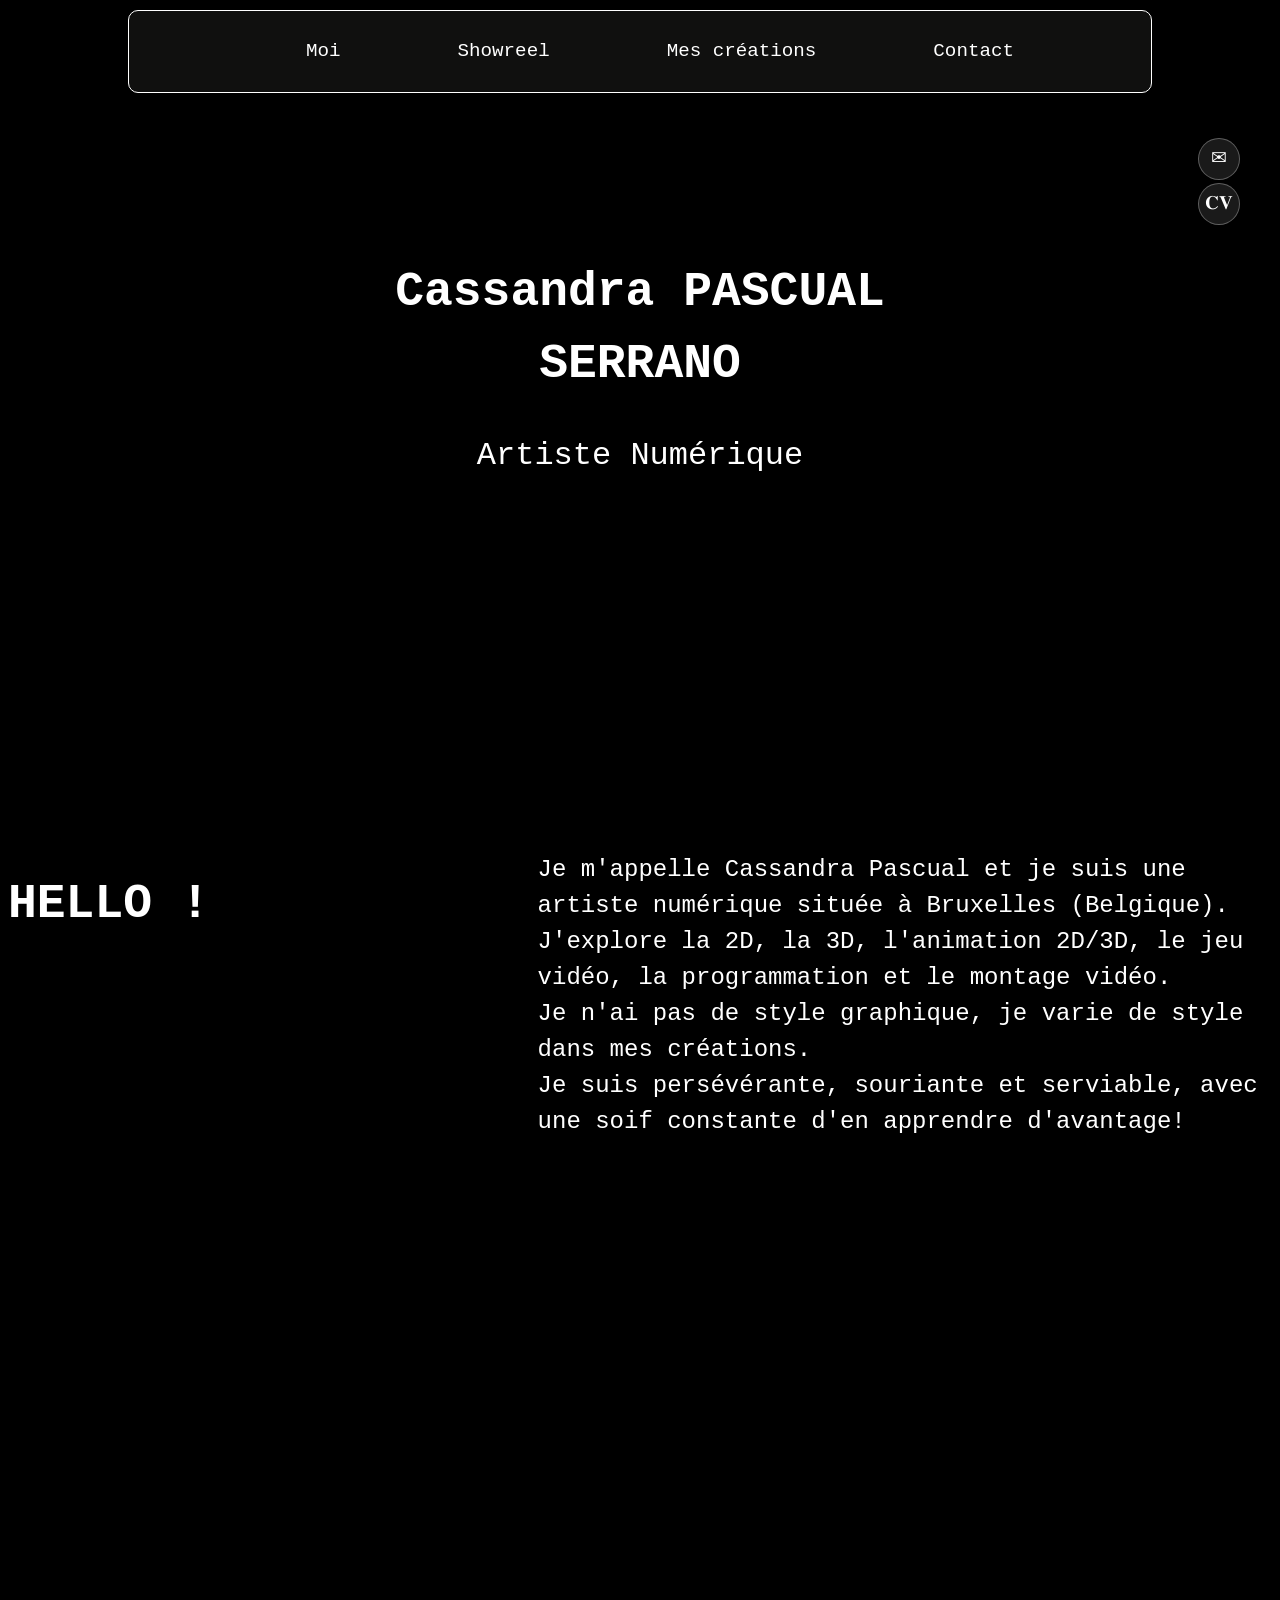
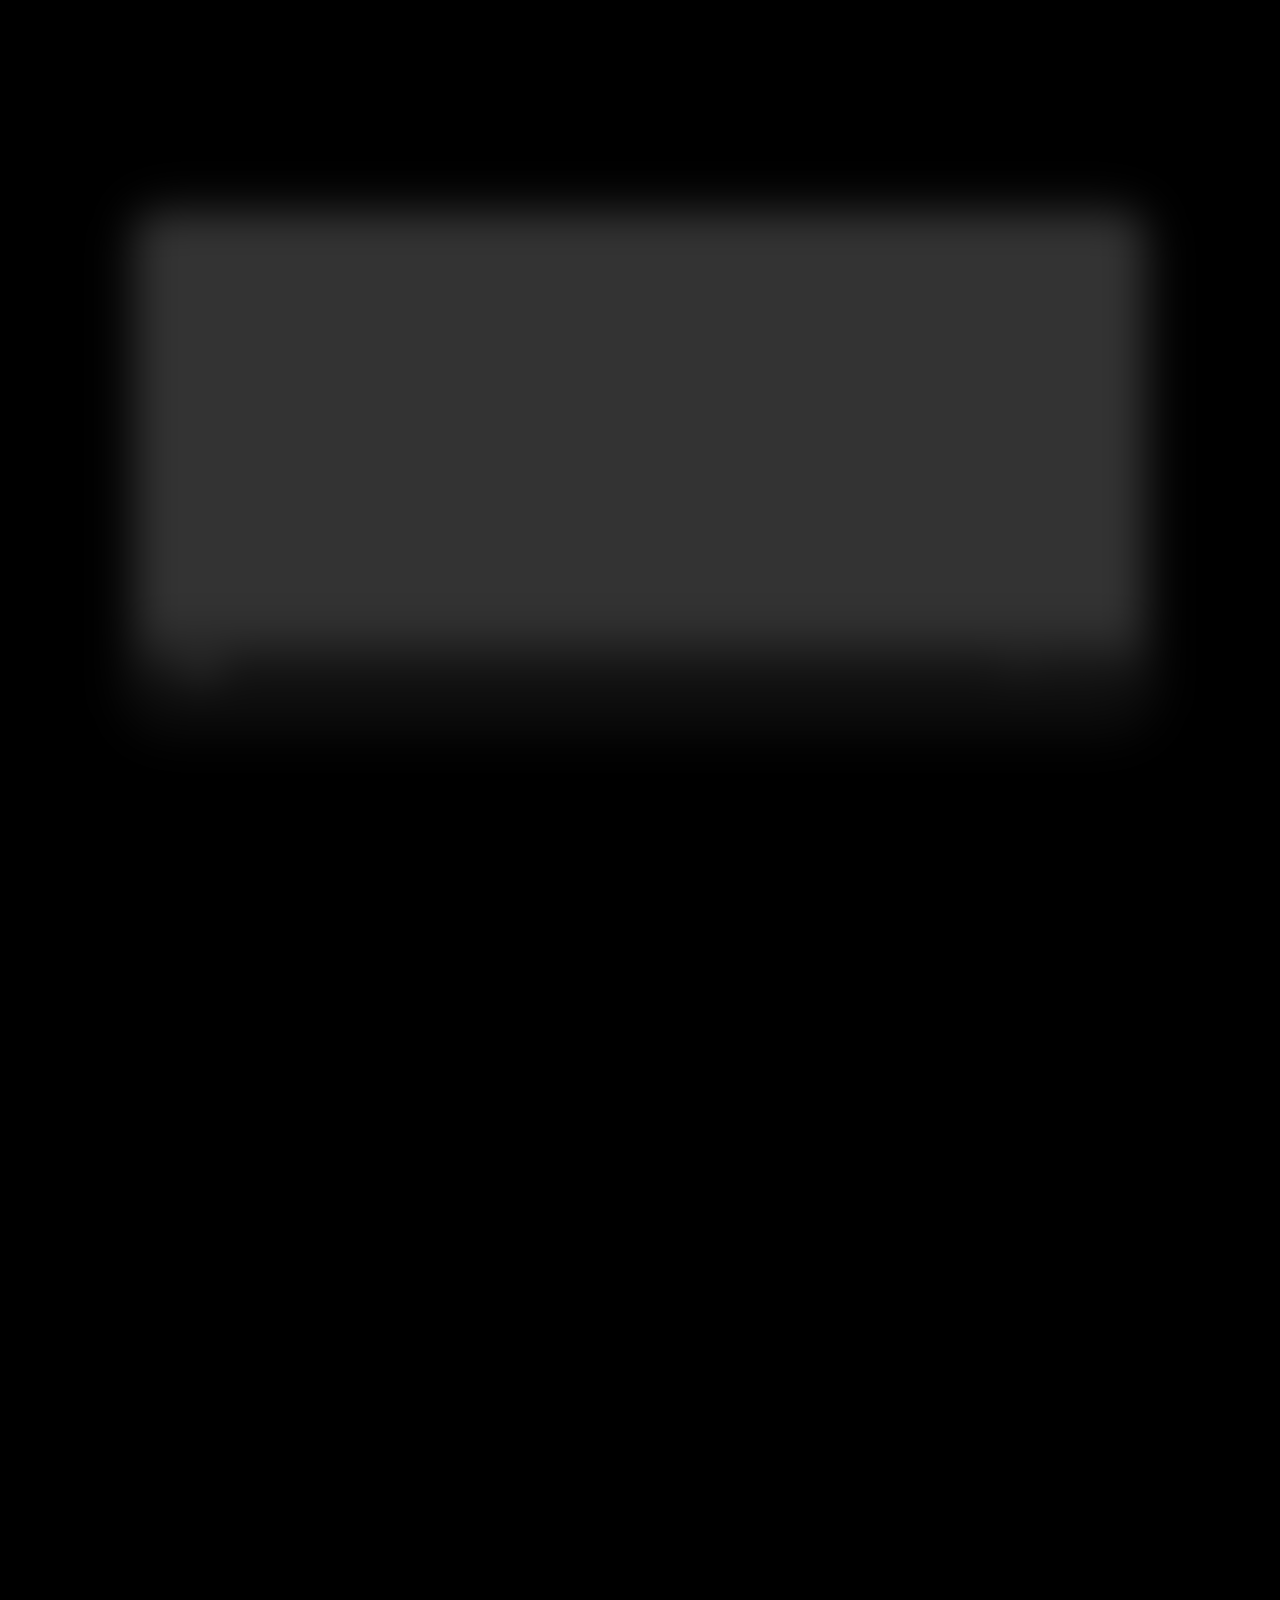
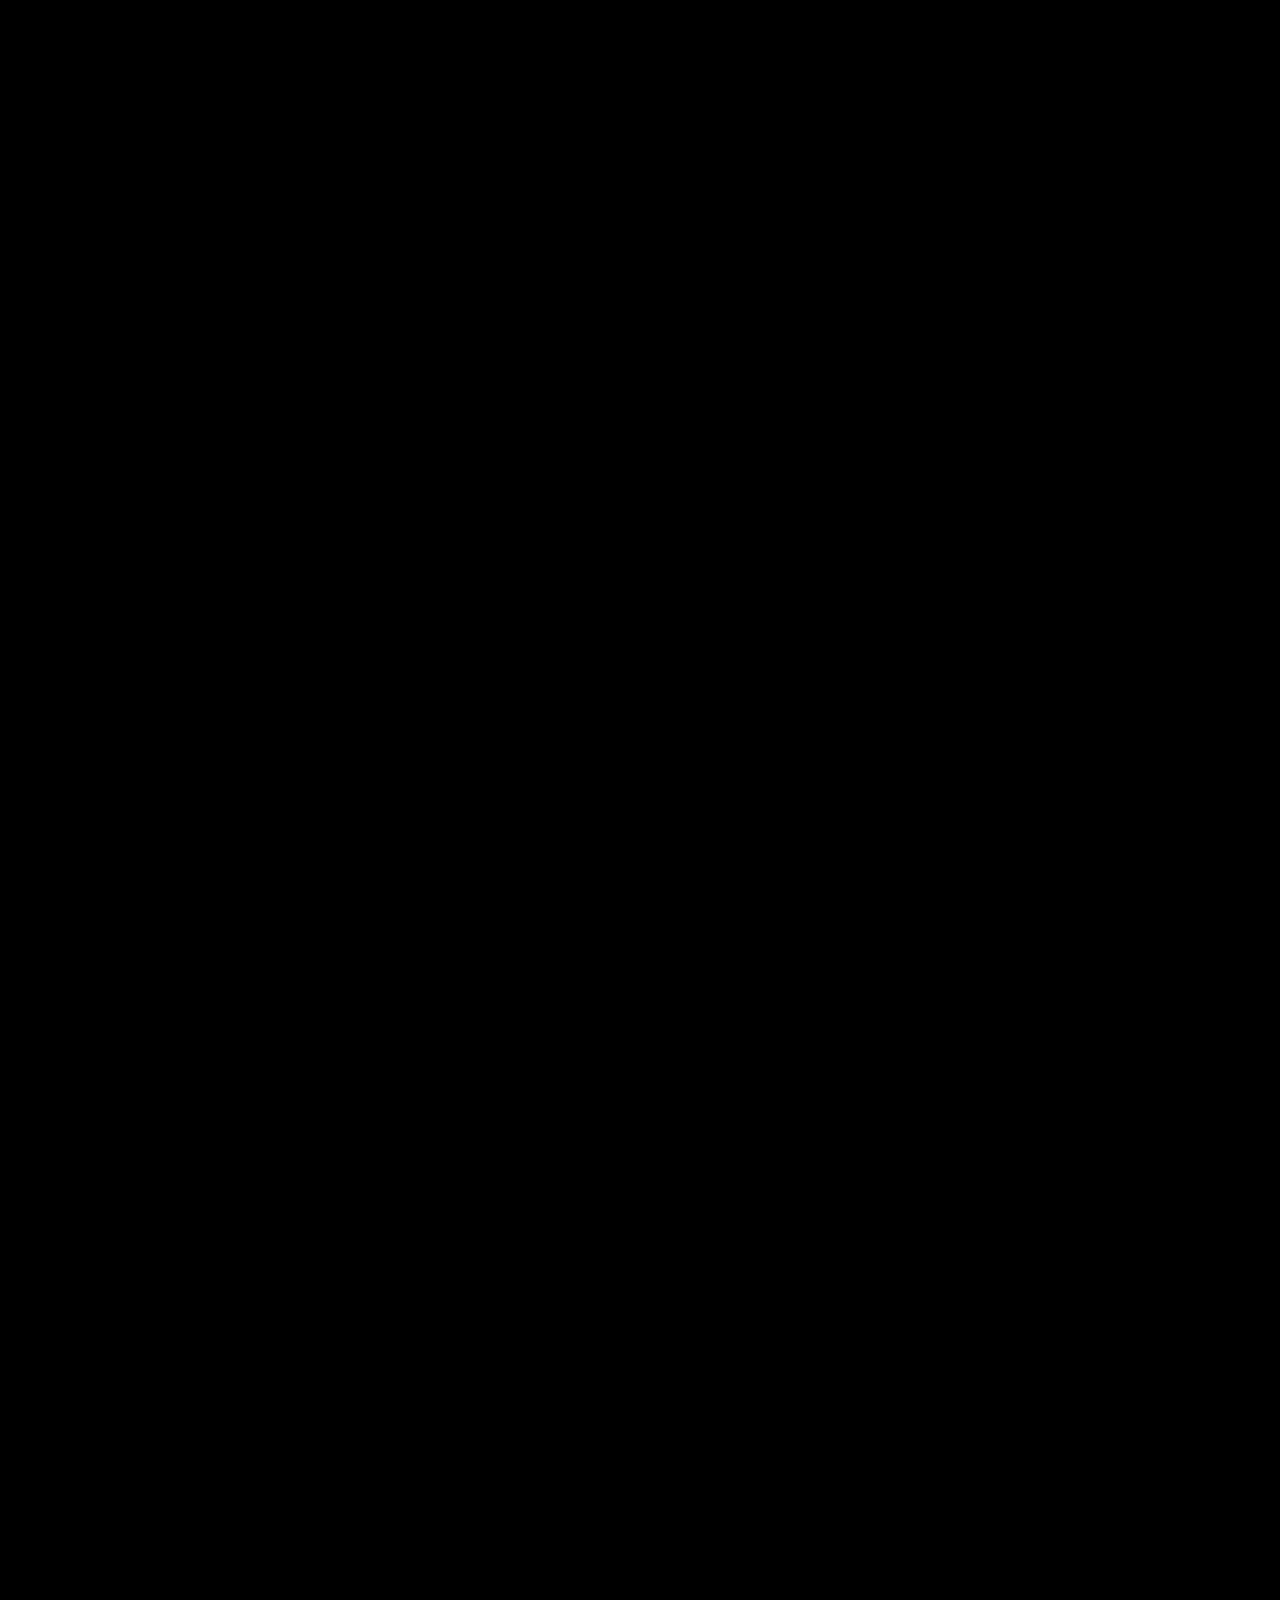
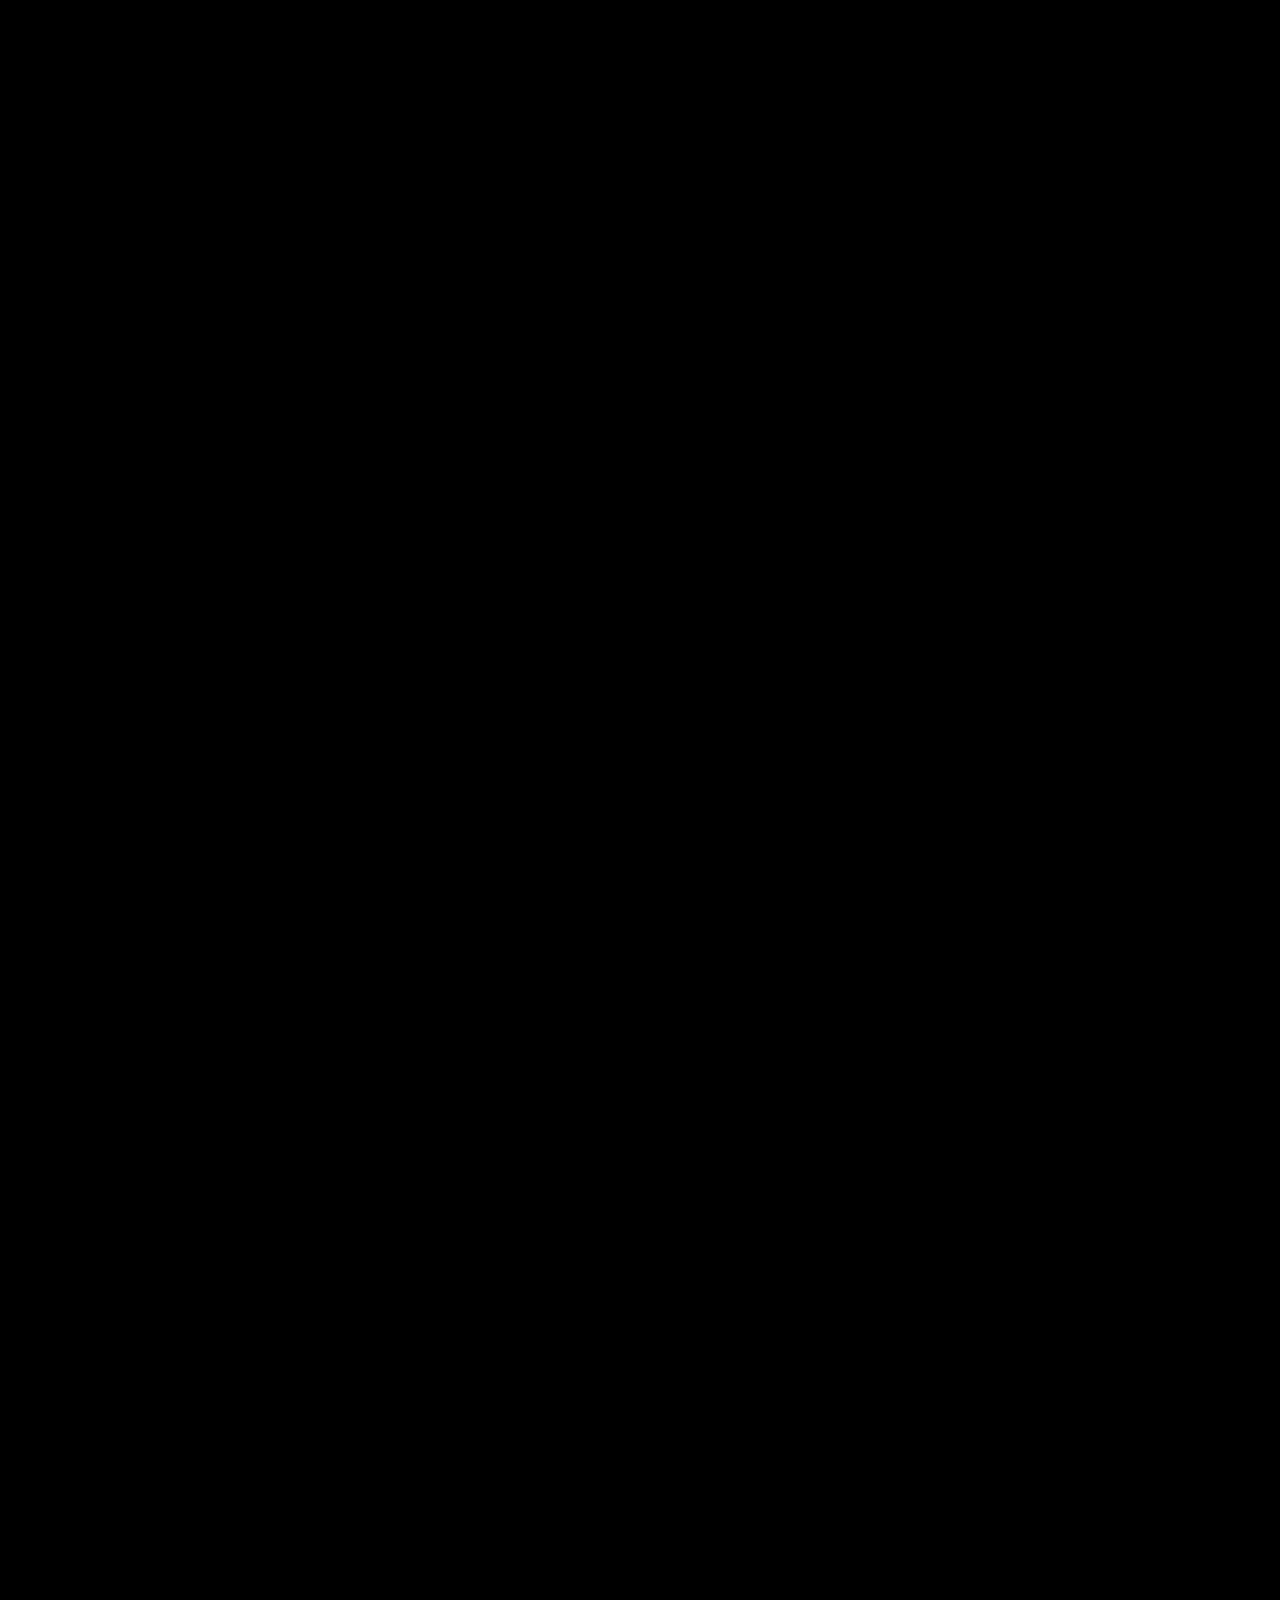
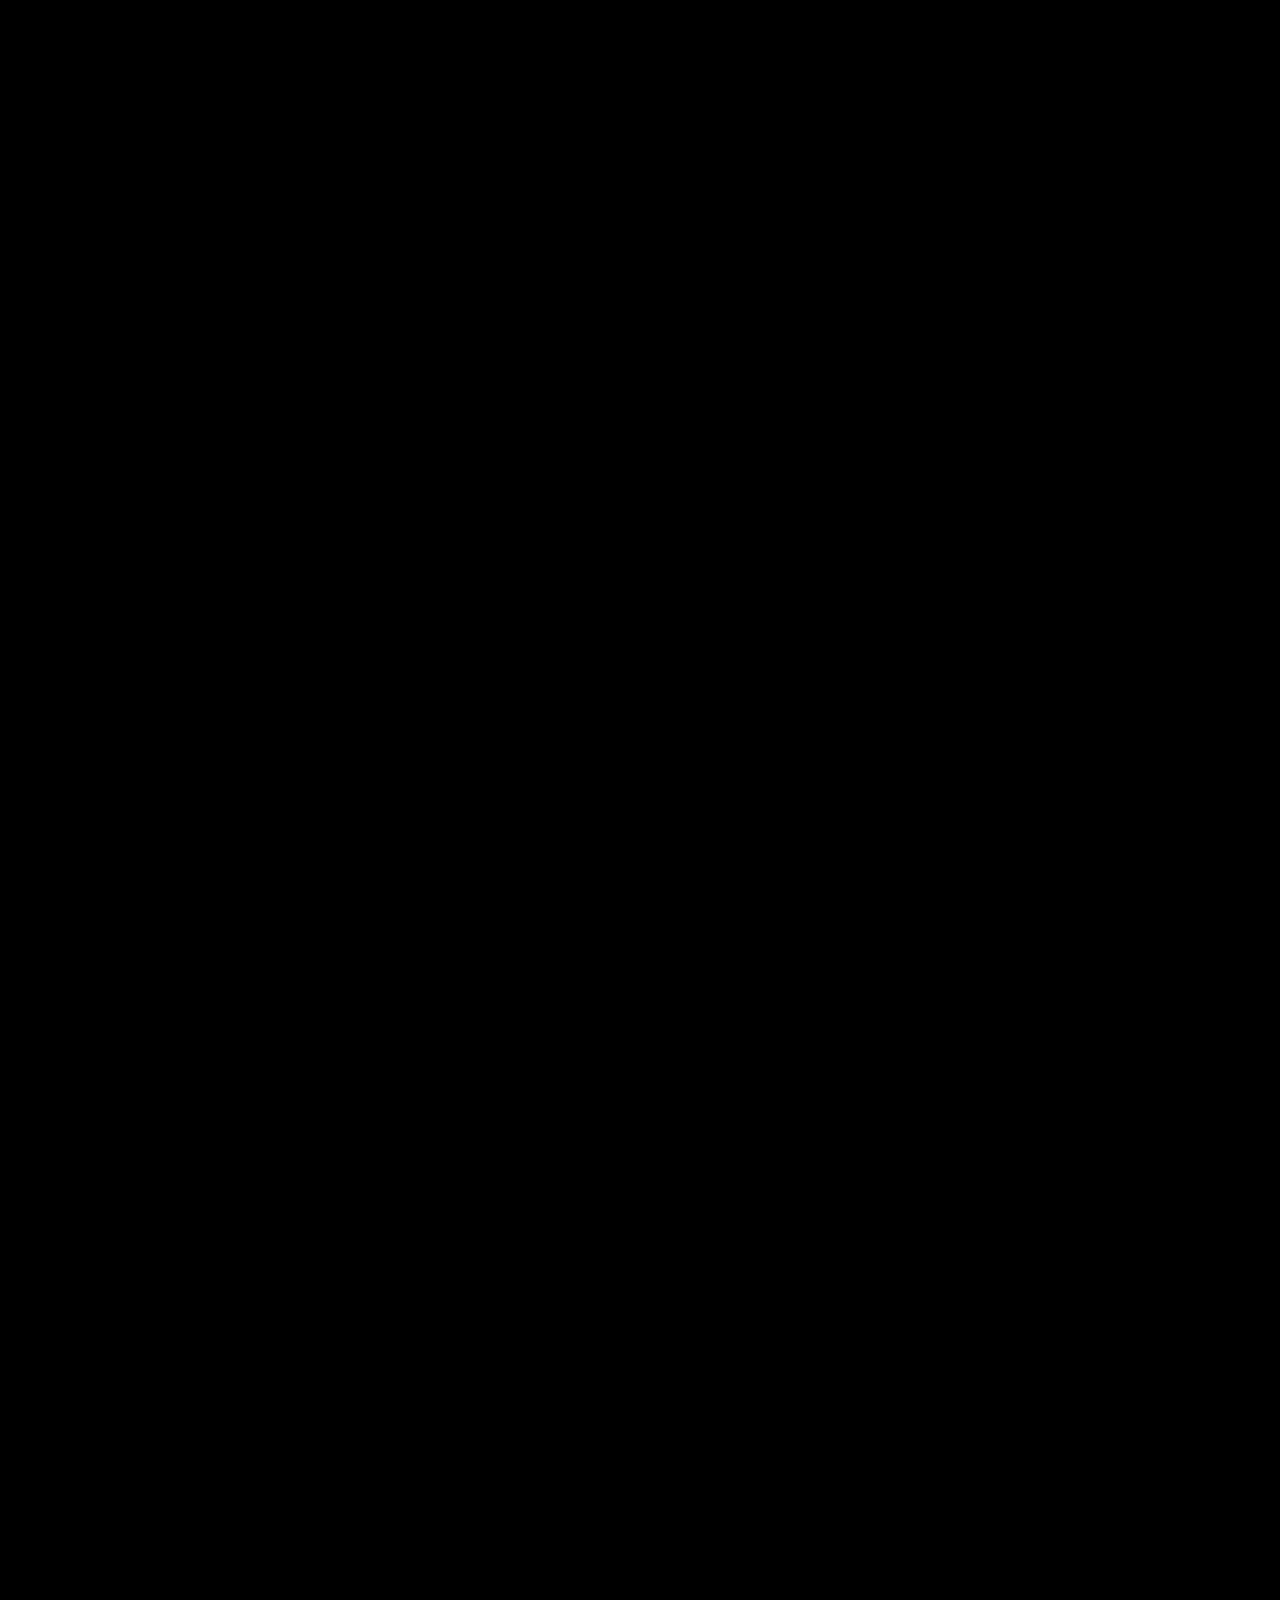
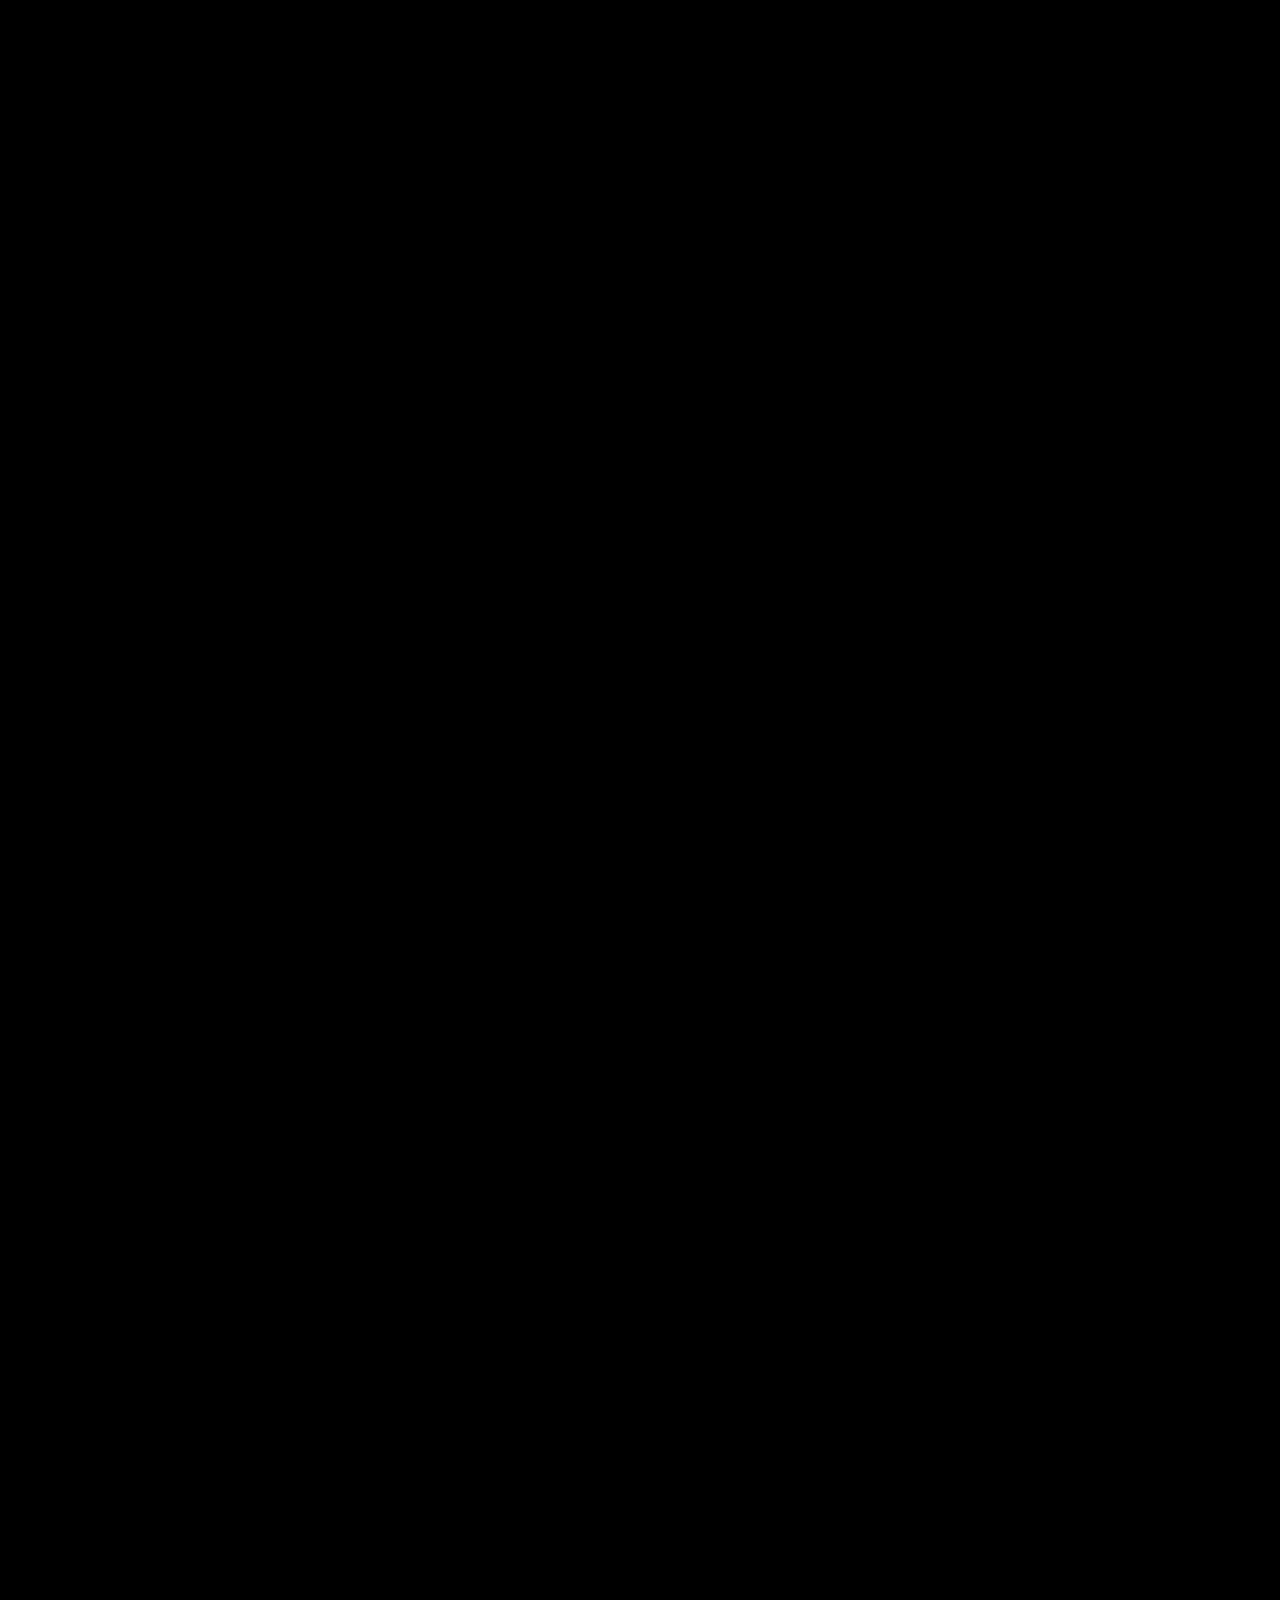
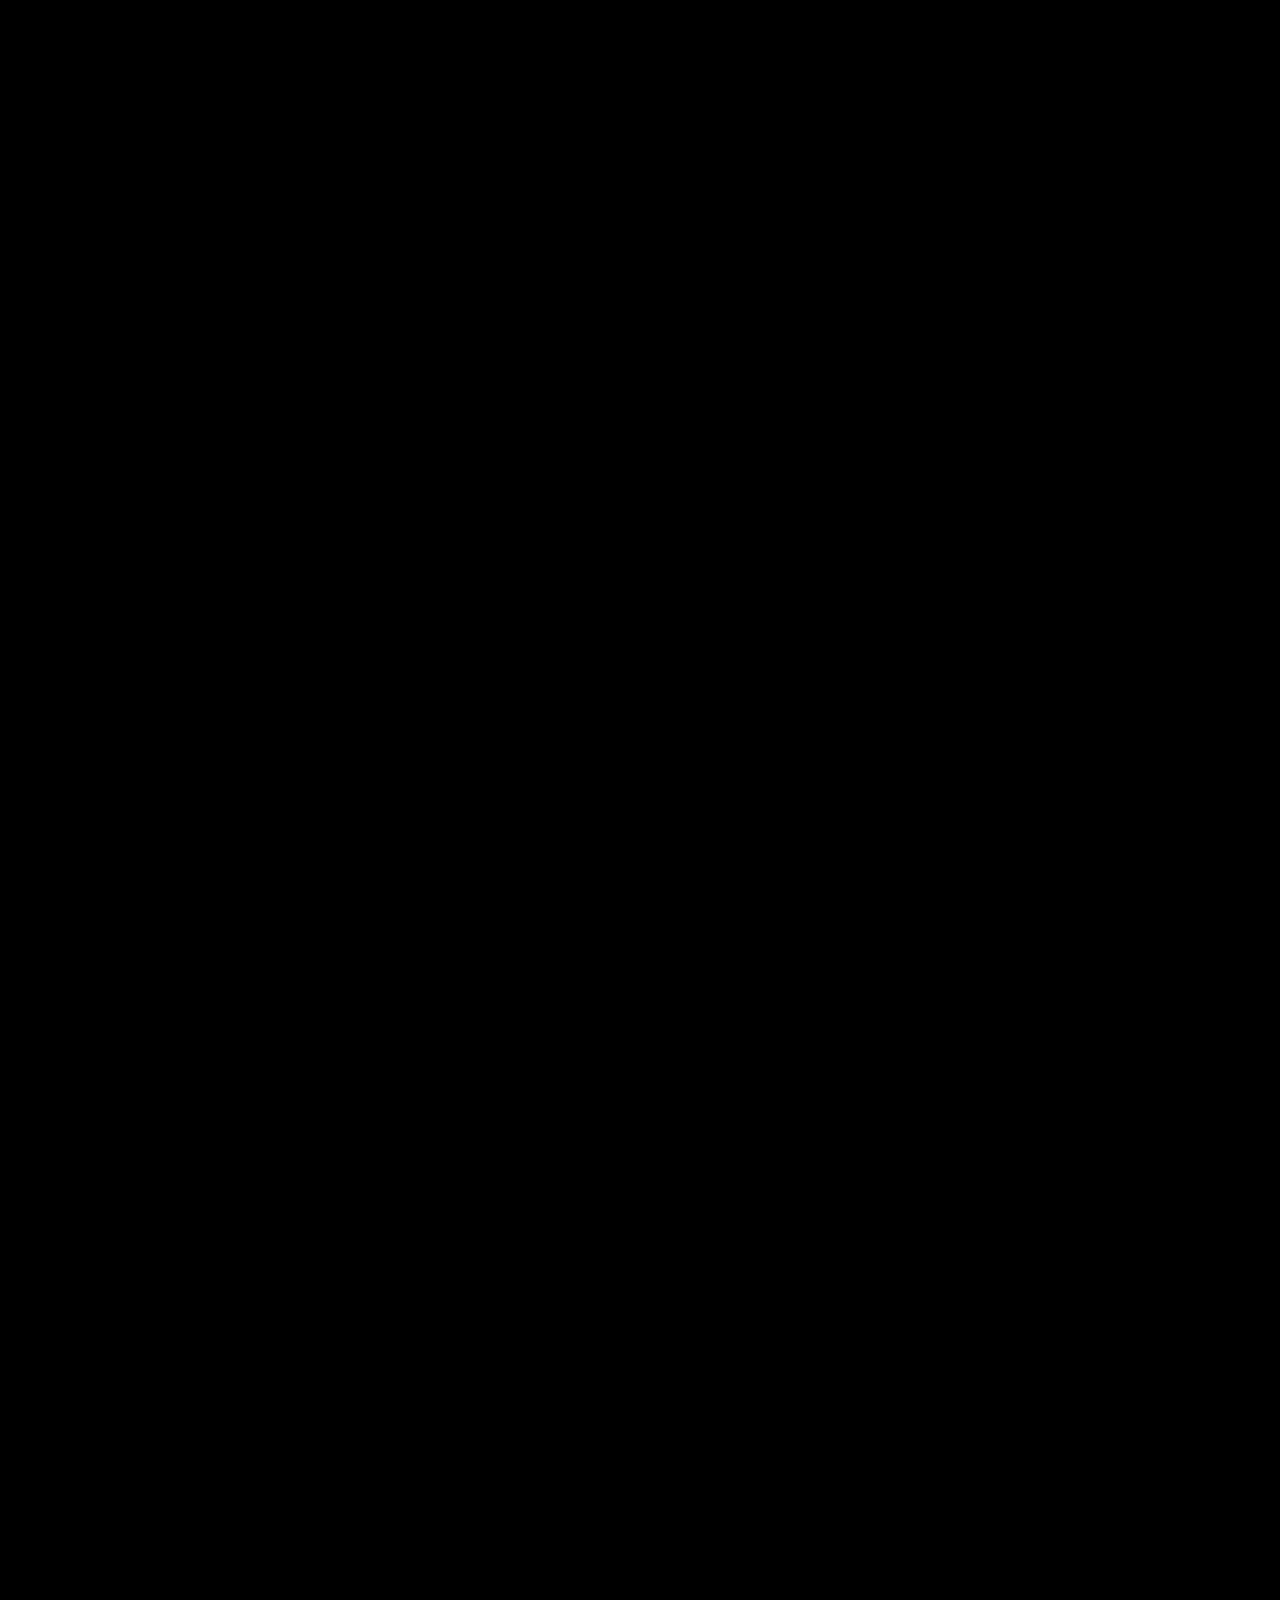
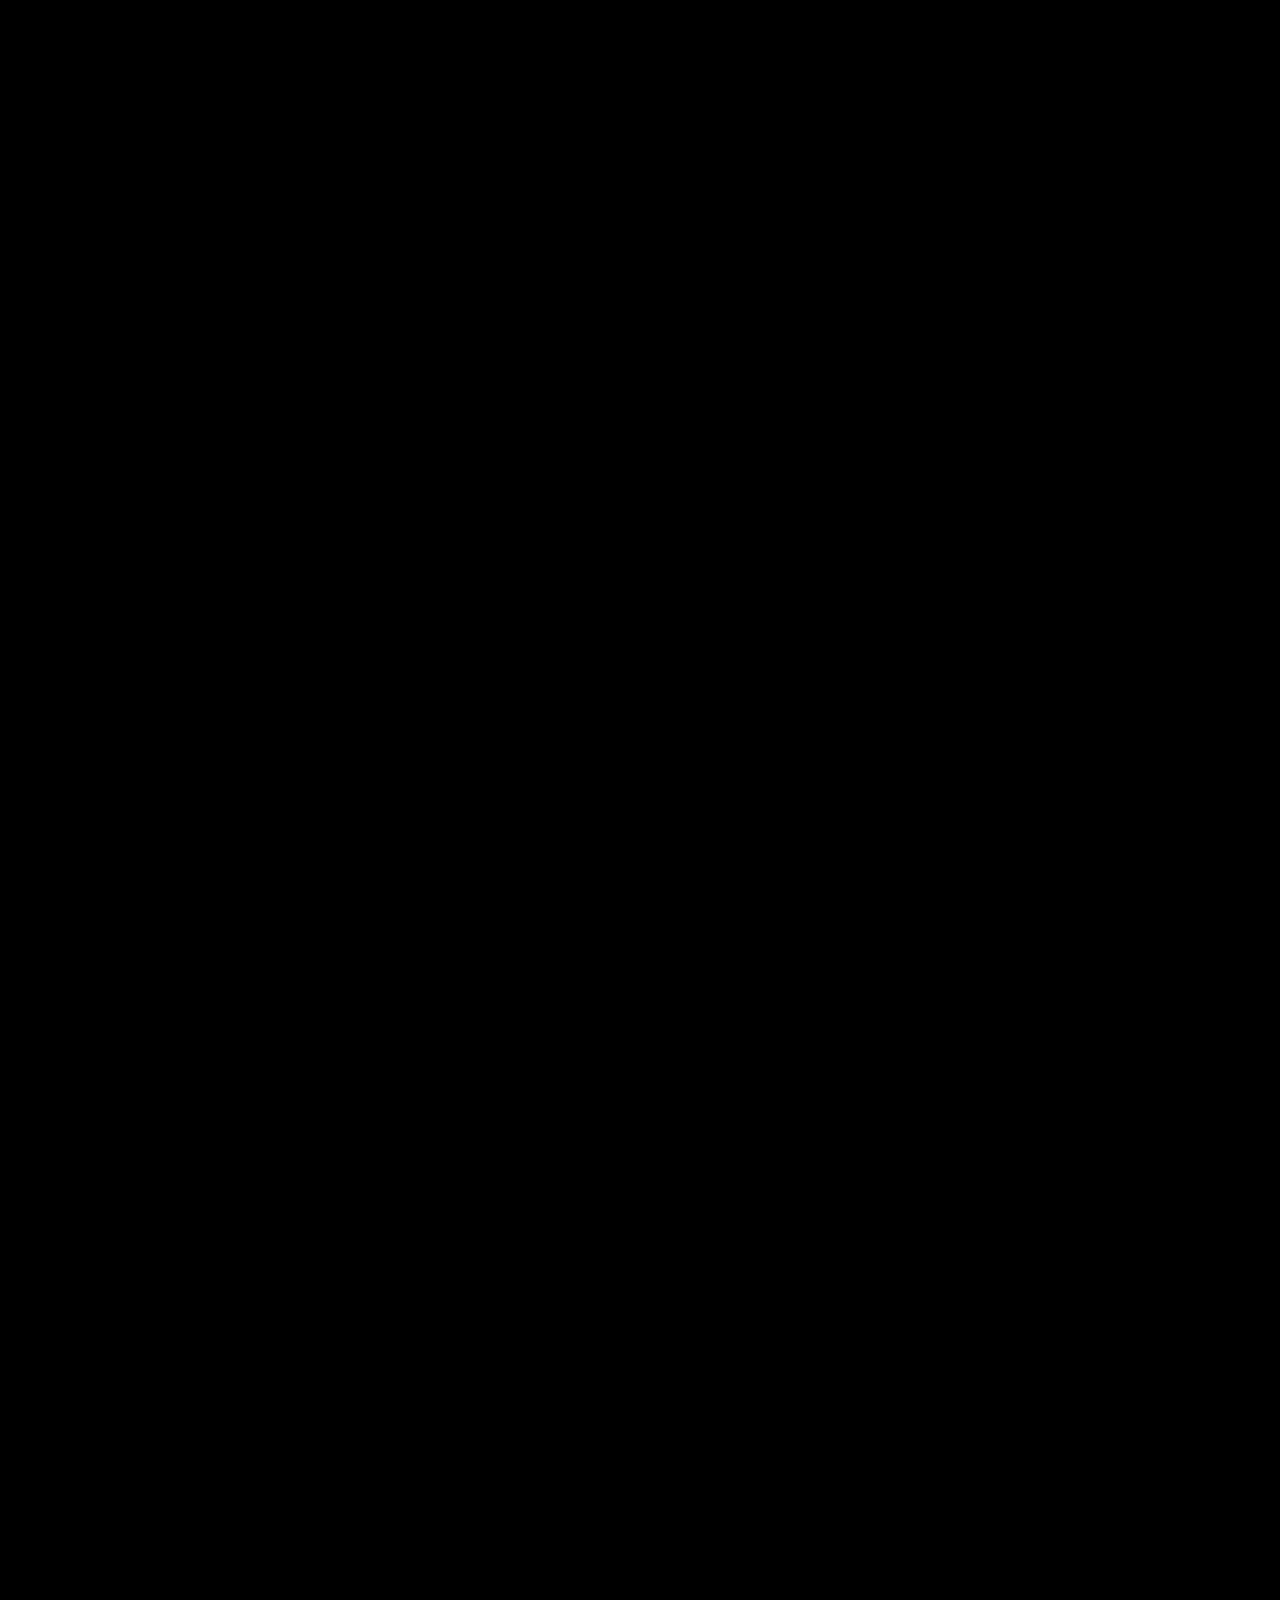
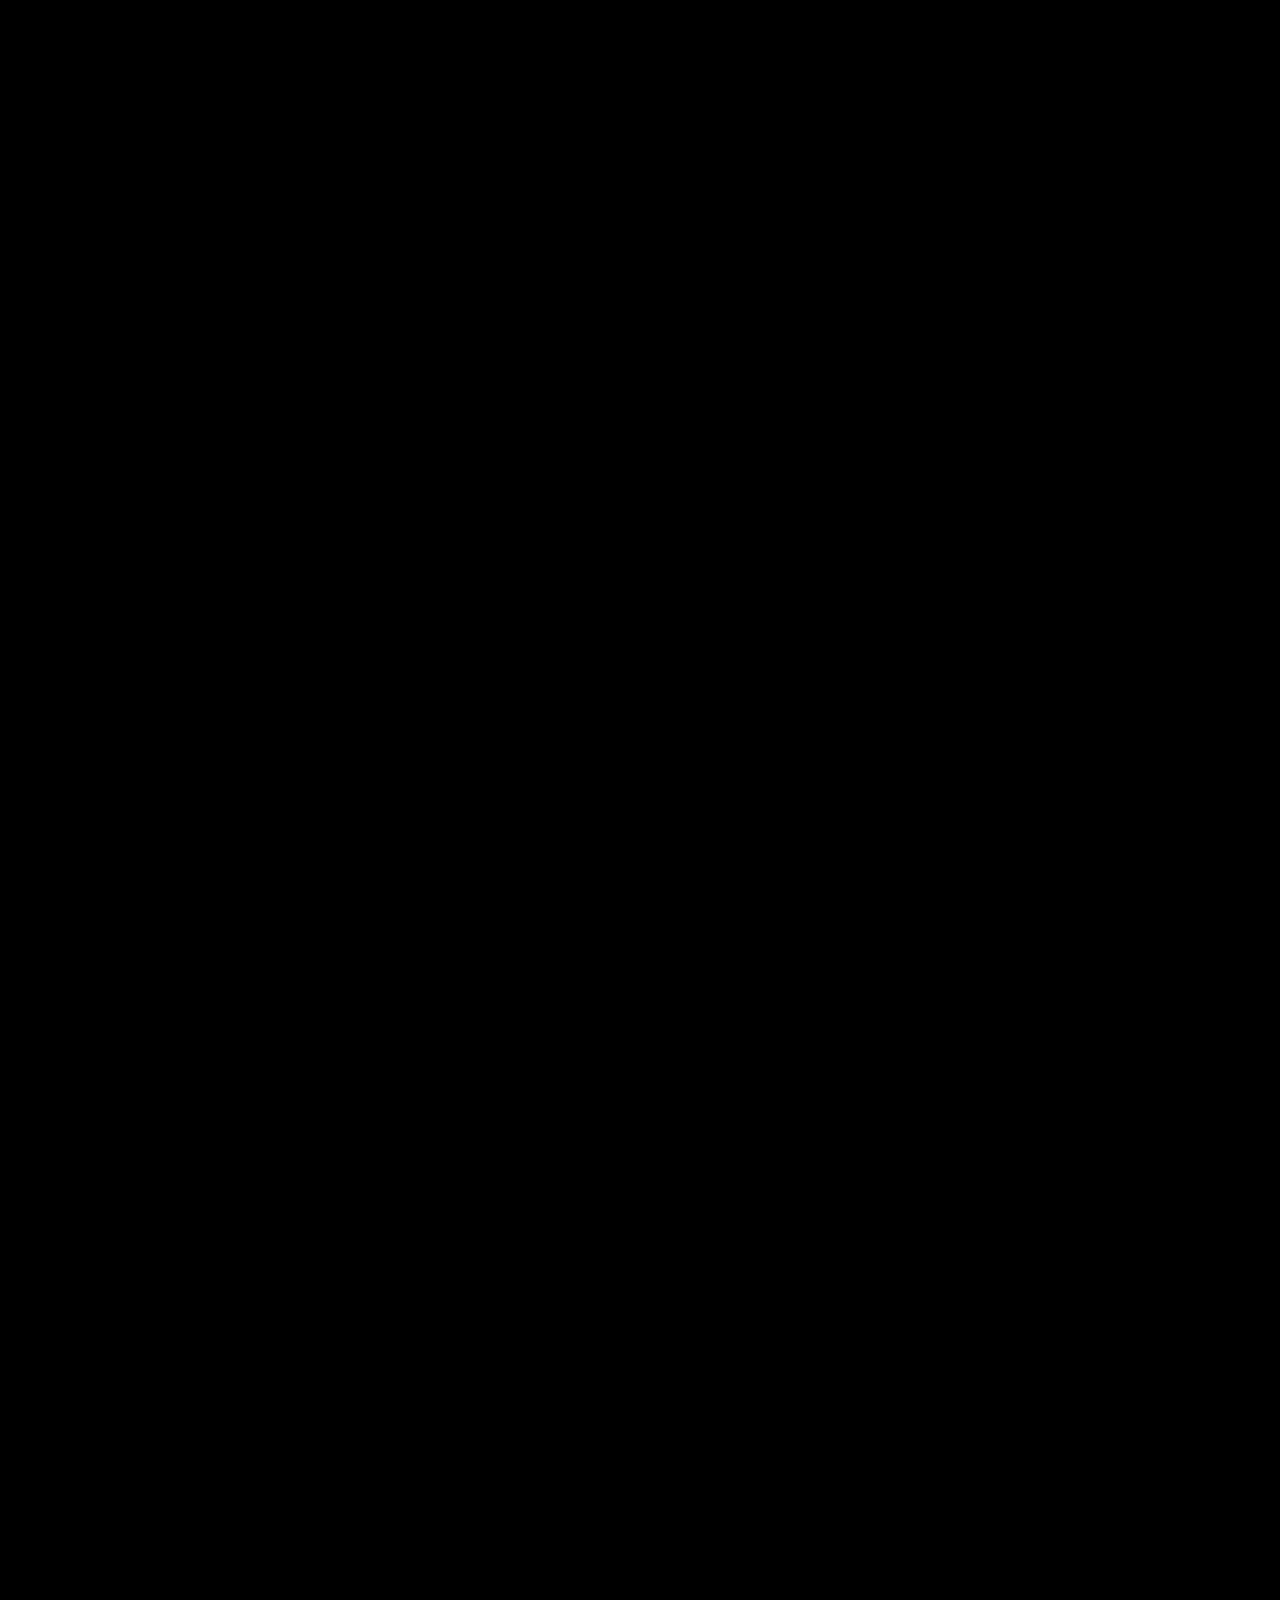
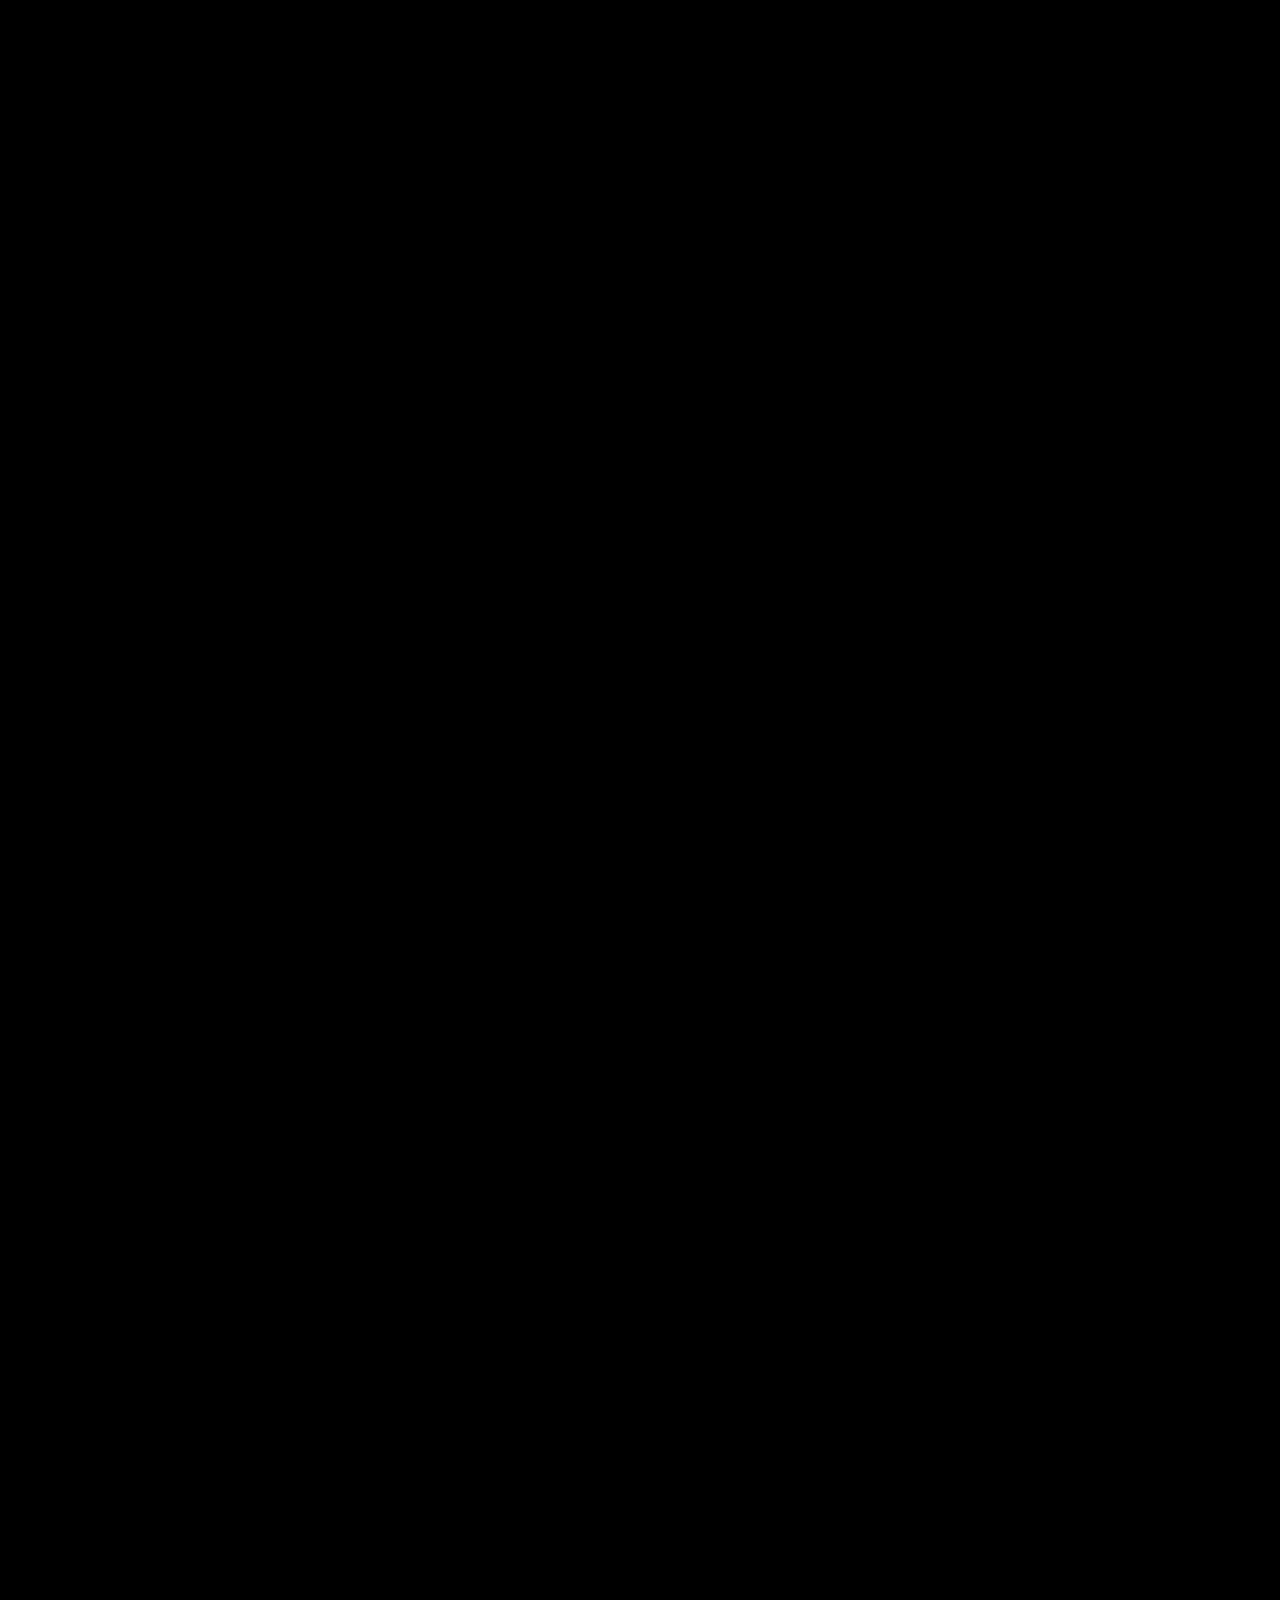
==== index.html @ 213ffda8 "nouveau cv" ====
<!DOCTYPE html>
<html lang="en">
<head>
    <meta charset="UTF-8">
    <meta name="viewport" content="width=device-width, initial-scale=1.0">
    <title>Mon Portfolio</title>
    <meta type="description" content="Ceci est mon portfolio en tant qu'artiste numérique" />
    <link rel="stylesheet" href="styles/styles.css" type="text/css">  

</head>
<body>

    <nav id="navbar">
        <ul>
            <li><a href="#home">Moi</a></li>
            <li><a href="#showreel">Showreel</a></li> 
            <li class="has-sous-nav">
                <a href="#creations">Mes créations</a>
                <ul class="sous-nav">
                   <!--<li><a href="sommeil.html">In-Somnia</a></li>-->
                   <li><a href="#Dear_trace">Dear Trace</a></li> 
                   <li><a href="#La_rue">La Rue</a></li>  
                   <li><a href="#The_last_project">The Last Project</a></li>
                   <li><a href="#Burning_window">Burning Window</a></li>
                   <li><a href="#Le_nouveau_prof">Le Nouveau Prof</a></li>
                   <!--<li><a href="clipweb.html">Clipweb</a></li>-->
                   <!--<li><a href="4cases.html">Le Mystère Révélé</a></li>--> 
                   
                   <!--<li><a href="paradoxe.html">Quand La Lumière Crée L'ombre</a></li>-->
                </ul>
            </li>
            <!--<li><a href="#experiences">Mes experiences</a></li> -->
            <li><a href="#contact">Contact</a></li>  
        

        </ul>
    </nav>
    <div class="bg-blobs">
            <span></span>
            <span></span>
            <span></span>
            <span></span>
            <span></span>
    </div>
    <div id="home" class="slider page-section">
      <!-- <img src="img/bob.png" class="slider-background"> -->
       
        <div class="slider-content">
            <h1 id="name"> Cassandra PASCUAL SERRANO</h1>
            <p> Artiste Numérique</p>
            <video id="avatar" width="180" muted preload="auto" playsinline>
                <source id="avatar-src" src="" type="video/mp4">
            
        </div> 
    </div>

    <div class="section page-section">
        <div class="boxed">
            <div class="flex">
                <div class="w40">
                    <h2> HELLO !</h2>
                </div>
                <div class="w60"> 
                    <p>Je m'appelle Cassandra Pascual et je suis une artiste numérique située à Bruxelles (Belgique).<br> 
                        J'explore la 2D, la 3D, l'animation 2D/3D, le jeu vidéo, la programmation et le montage vidéo.<br>  
                        Je n'ai pas de style graphique, je varie de style dans mes créations.<br> 
                        Je suis persévérante, souriante et serviable, avec une soif constante d'en 
                        apprendre d'avantage!<br> 
                    </p>
                </div>
            </div>
        </div>
    </div>

    <!-- SECTION SHOWREEL -->
<div id="showreel" class="showreel-section page-section">
    <!--<h2>Showreel</h2>-->
    <div class="video-container">
        <video controls autoplay loop playsinline>
            <source src="videoscompr/showreel_vf.mp4"type="video/mp4">
        </video>
     </div>
</div>
 



    <div id="creations" class="page-section">
        <div class="mescrea-content">
            <h3>Mes créations</h3>

            <div class="categories"> 
                <h5 class="titre_categorie"> 3D </h5>

                <article class="projet"> 
                    <h6 id="Dear_trace" class="titre_projet"> Dear Trace</h6>
                    <p class="desc_projet">Design 3D d'un jeu vidéo pour une gamejam de 3 jours.</p>

                    <div class="media lien-jeu" data-url="https://ghostsnwitches.itch.io/dear-trace">
                        <img src="img/rendu_cuisinev2.jpg" alt="Dear Trace">
                        <img src="img/close_up_plan_de_travail.jpg" alt="Dear Trace">
                        <img src="img/close_up_sol.jpg" alt="Dear Trace">
                    </div>
                </article>

                <article class="projet"> 
                    <h6 id="La_rue" class="titre_projet"> La Rue</h6>
                    <p class="desc_projet">Animation 3D d'une étrange rue abandonnée.</p>

                    <div class="media">
                        <img src="img/bw/IMG_2753.png" alt="La Rue" class="video-poster" data-video="videoscompr/larue1.mp4">
                        <img src="img/larue/maison.png" alt="La Rue">
                        <img src="img/larue/cartons.png" alt="La Rue">
                        <img src="img/larue/chaises.png" alt="La Rue">
                        <img src="img/larue/fantome.png" alt="La Rue">
                    </div>
                    
                    
                </article>

                <article class="projet"> 
                    <h6 id="The_last_project" class="titre_projet"> The Last Project</h6>
                    <p class="desc_projet">Jeu vidéo 3D d'un escape game dans un laboratoire.</p>

                    <div class="media">
                        <img src="img/bw/IMG_2756.png" alt="The Last Project" class="video-poster" data-video="videoscompr/tlp.mp4">
                        <img src="img/tlp/start.png" alt="La Rue">
                        <img src="img/tlp/IMG_0666.jpg" alt="tlp">
                        <img src="img/tlp/IMG_0667.jpg" alt="tlp">
                        <img src="img/tlp/IMG_0668.jpg" alt="tlp">
                        <img src="img/tlp/IMG_0669.jpg" alt="tlp">
                        <img src="img/tlp/IMG_0670.jpg" alt="tlp">
                        <img src="img/tlp/IMG_0672.jpg" alt="tlp">
                        <img src="img/tlp/IMG_0673.jpg" alt="tlp">
                        
                    </div>
                    
                </article>
            
            </div>

            <div class="categories"> 
                <h5 class="titre_categorie"> 2D </h5>

                <article class="projet"> 
                    <h6 id="Burning_window" class="titre_projet"> Burning Window</h6>
                    <p class="desc_projet">Animation 2D.</p>

                    <div class="media">
                        <img src="img/bw/IMG_2754.png" alt="Burning Window" class="video-poster" data-video="videoscompr/videos_version_finale-2.mp4">
                        <img src="img/bw/IMG_2738.jpeg" alt="Burning_window">
                        <img src="img/bw/IMG_2748.png" alt="Burning_window">
                        <img src="img/bw/IMG_2744.png" alt="Burning_window">
                        <img src="img/bw/IMG_2745.png" alt="Burning_window">
                        <img src="img/bw/IMG_2747.png" alt="Burning_window">
                        <img src="img/bw/IMG_2746.png" alt="Burning_window">
                    </div>
                    
                </article>

                <article class="projet"> 
                    <h6 id="Le_nouveau_prof" class="titre_projet"> Le Nouveau Prof</h6>
                    <p class="desc_projet">Charadesign, Storyboard et Animatique.</p>

                    <div class="media">
                        <img src="img/bw/IMG_2755.png" alt="Le Nouveau Prof" class="video-poster" data-video="videoscompr/animatique.mp4">
                        <img src="img/harrypotter.PNG" alt="Le_nouveau_prof">
                        <img src="img/emotions.png" alt="Le_nouveau_prof">
                        <img src="img/silas.png" alt="Le_nouveau_prof">
                        <img src="img/icarus.png" alt="Le_nouveau_prof">
                        
                    </div>
                    
                </article>
            </div>
            
        </div>

        
    </div>

    <!--<div class="slide-track">
            <div class="slide" data-page="maison.html">
                <img src="img/maison_3d.jpg" class="trapeze1"/>
            </div> 
            <div class="slide" data-page="clipweb.html">
                <img src="img/clipweb.PNG" class="trapeze2"/>
            </div>
            <div class="slide" data-page="paradoxe.html">
                <img src="img/paradoxe.png" class="trapeze3"/>
            </div>
            <div class="slide" data-page="flammes.html">
                <img src="img/flammes.JPG" class="trapeze4"/>
            </div>
            <div class="slide" data-page="sommeil.html">
                <img src="img/sommeil.JPG" class="trapeze5"/>
            </div>
            <div class="slide" data-page="harrypotter.html">
                <img src="img/harrypotter.PNG" class="trapeze6"/>
            </div>
            <div class="slide" data-page="thelastproject.html">
                <img src="img/tlp.png" class="trapeze1"/>
            </div>
            
            <div class="slide" data-page="maison.html">
                <img src="img/maison_3d.jpg" class="trapeze1"/>
            </div>
            <div class="slide" data-page="clipweb.html">
                <img src="img/clipweb.PNG" class="trapeze2"/>
            </div>
            <div class="slide" data-page="paradoxe.html">
                <img src="img/paradoxe.png" class="trapeze3"/>
            </div>
            <div class="slide" data-page="flammes.html">
                <img src="img/flammes.JPG" class="trapeze4"/>
            </div>
            <div class="slide" data-page="sommeil.html">
                <img src="img/sommeil.JPG" class="trapeze5"/>
            </div>
            <div class="slide" data-page="harrypotter.html">
                <img src="img/harrypotter.PNG" class="trapeze6"/>
            </div>
            <div class="slide" data-page="thelastproject.html">
                <img src="img/tlp.png" class="trapeze1"/>
            </div>
        </div>-->



    <div class="bulle-contact" id="bulle-contact">✉︎</div> 
    <div class="bulle-contact" id="bulle-cv">𝐂𝐕</div>

    <footer class="footer page-section" id="contact">
        <div class="footer-content">
            <h4>Contact</h4>
            <div class="footer-copyright">
                <p>© 2025 Cassandra Pascual Serrano</p>
            </div>
            <div class="footer-info">
                <p>Artiste numérique | Portfolio personnel</p>
            </div>
            <div class="footer-links">
                <a href="mailto:cassiepascual85@gmail.com">✉︎</a>
                <!--<a href="https://www.instagram.com/tonprofil" target="_blank">Instagram</a>-->
                <a href="pdf/cv_lastvf.pdf" target="_blank">𝐂𝐕</a>
            </div>
            <div class="hdp">
                <a href="#home">Haut de page ↑</a>
            </div>
        </div>
    </footer>

</body>
<script src="js/app.js"></script>
</html>
---- styles/styles.css ----
/*{
    margin:0;
    padding:0;
    font-family: monospace;

    

}*/
html {
    font-size: 16px;
}

.page-section {
  opacity: 0;
  filter: blur(20px);
  transform: translateY(50px);
  transition: opacity 1.2s ease, filter 1.2s ease, transform 1.2s ease;
}

/* Quand la section devient visible */
.page-section.visible {
  opacity: 1;
  filter: blur(0px);
  transform: translateY(0);
}



body{
    font-family: monospace;
    line-height: 1.5;
    background: black;
    overflow-x: hidden;
}


@media screen and (max-width: 768px) {
    .slider {
        min-height: 60vh;
    }
}

@media screen and (max-width: 480px) {
    .slider {
        min-height: 50vh;
    }
}

.slider{
    width: 100%;
    min-height: 80vh;
    aspect-ratio: 16/9;
    background: rgba(0, 0, 0, 0);
    position: relative;
}

/*BULLES*/

.bg-blobs {
    position: fixed;
    top: 0;
    left: 0;
    width: 100vw;
    height: 100vh;
    z-index: -1;
    overflow: hidden;
    }
.bg-blobs span {
    position: absolute;
    display: block;
    border-radius: 50%;
    filter: blur(100px);
    opacity: 0;
    animation: moveBlob 20s ease-in-out infinite alternate;
    mix-blend-mode: screen;
}
.bg-blobs span:nth-child(1) {
    width: 400px;
    height: 400px;
    background: rgba(255, 0, 200, 0.3);
    top: 10%;
    left: 15%;
    animation-delay: 0s;
}
.bg-blobs span:nth-child(2) {
    width: 400px;
    height: 400px;
    background: rgba(0, 200, 255, 0.3);
    top: 40%;
    left: 60%;
    animation-delay: 5s;
}
.bg-blobs span:nth-child(3) {
    width: 300px;
    height: 300px;
    background: rgba(255, 0, 200, 0.3);
    top: 30%;
    left: 40%;
    animation-delay: 10s;
}
.bg-blobs span:nth-child(4) {
    width: 350px;
    height: 350px;
    background: rgba(255, 0, 200, 0.3);
    top: 30%;
    left: 80%;
    animation-delay: 15s;
}

.bg-blobs span:nth-child(5) {
    width: 350px;
    height: 350px;
    background: rgba(0, 200, 255, 0.3);
    top: 60%;
    left: 10%;
    animation-delay: 15s;
}

@media screen and (max-width: 768px) {
    .bg-blobs span:nth-child(1),
    .bg-blobs span:nth-child(2) {
        width: 250px;
        height: 250px;
    }
    .bg-blobs span:nth-child(3),
    .bg-blobs span:nth-child(4),
    .bg-blobs span:nth-child(5) {
        width: 200px;
        height: 200px;
    }
}
@media screen and (max-width: 480px) {
    .bg-blobs span:nth-child(1),
    .bg-blobs span:nth-child(2) {
        width: 180px;
        height: 180px;
    }
    .bg-blobs span:nth-child(3),
    .bg-blobs span:nth-child(4),
    .bg-blobs span:nth-child(5) {
        width: 150px;
        height: 150px;
    }
}


@keyframes moveBlob {
    0% {
     transform: scale(1);
     opacity: 0;
    }
    25% {
     transform:  scale(1.6);
     opacity: 0.5;    
    }
    50% {
     transform:  scale(1.1);
     opacity: 1;
    }
    75% {
     transform:  scale(1.6);  
     opacity: 0.5;  
    }
     100% {
     transform:  scale(1);
     opacity: 0;
    }
}

/*.slider-background{
    width: 100%;
    height: 100%;
    object-fit: cover;
    filter: brightness(30%);
}*/

.slider-content{
   position: absolute; 
   top: 50%;
   left: 50%;
   transform: translate(-50%, -50%);
   text-align: center;
}

/*TITRE NOM PRENOM*/
h1{
  color: rgb(255, 255, 255);  
  font-size: 3rem;
}

#avatar {
    position: absolute;
    left:  35%;   /* à droite du nom */
    top: -160px;
    opacity: 0;
    transform: translateY(0) scale(2);
    transition: opacity 0.2s ease, transform 0.2s ease;
    pointer-events: none;
    clip-path: circle(30% at 50% 50%);
}

#avatar.show {
    opacity: 1;
    transform: translateY(0) scale(2);
}

@media screen and (max-width: 768px) {
    h1 {
        font-size: 2.2rem;
    }

    #avatar {
        left: 30%;
        top: -120px;
        transform: translateY(0) scale(1.5);
    }
}


@media screen and (max-width: 480px) {
    h1 {
        font-size: 1.8rem;
    }

    #avatar {
        left: 25%;
        top: -90px;
        transform: translateY(0) scale(1.2);
    }
}


/* TITRE A PROPOS DE MOI*/
h2{
    color: rgb(255, 255, 255);
    font-size: 3rem;
}


/*TITRE MES CREATIONS*/
h3{
  color: rgb(255, 255, 255);  
  font-size: 3rem;
}

/*TITRE CONTACT*/
h4{
  color: rgb(255, 255, 255);  
  font-size: 3rem;
  margin: 0 0 10px 0;

}

@media screen and (max-width: 768px) {
    h2, h3, h4 {
        font-size: 2.4rem;
    }
}

/* MOBILE (480px et moins) */
@media screen and (max-width: 480px) {
    h2, h3, h4 {
        font-size: 1.8rem;
    }
}

#creations h3 {
    margin-top: 400px;
    margin-bottom: 120px;
}

.mescrea-content{
   /*position: absolute; 
   top: 10%;
   left: 50%;
   transform: translate(-50%, -50%);*/
   max-width: 1200px;
   margin: 0 auto;
   padding: 0 40px;
   text-align: center;

}

.categories {
    margin-bottom: 160px;

}

.titre_categorie {
    font-family: Impact, Haettenschweiler, 'Arial Narrow Bold', sans-serif;
    color: white;
    font-size: 4rem;
    text-align: left;
    margin-bottom: 60px;
    display: flex;
    align-items: center;
    gap: 80px;
}

.titre_categorie::after {
    content: "";
    flex-grow: 1;
    height: 3px;
    background-color: white;
    border-radius: 2px;
}

.projet {
    margin-bottom: 120px;
    text-align: left;
}

.titre_projet {
    color: white;
    font-size: 2rem;
    margin-bottom: 10px;
    text-align: center;
}

.desc_projet {
    font-size: 1.2rem;
    max-width: 600px;
    margin: 0 auto 30px auto;
    text-align: center;
    font-style: italic;
}

.media {
    display: flex;
    flex-direction: column;
    align-items: center;
    gap: 30px;

}
.media img,
.media video {
    width: 100%;
    max-width: 900px;
    display: block;
    border-radius: 20px;
    border: 3px solid rgba(255, 255, 255, 0.2);
    box-shadow: 0 0 40px rgba(255, 255, 255, 0.1);
}

.video-poster {
    cursor: none;
}

.lien-jeu {
    cursor: none;
}

@media screen and (max-width: 768px) {
    #creations h3 {
        margin-top: 250px;  
        margin-bottom: 80px;
        font-size: 2.4rem;  
    }
    
    .titre_categorie {
        font-size: 3rem;
        margin-bottom: 40px;
        gap: 40px;
    }

    .titre_projet {
        font-size: 1.6rem;
    }

    .desc_projet {
        font-size: 1rem;
        max-width: 100%;
        margin-bottom: 20px;
    }

    .media img,
    .media video {
        max-width: 100%;
    }
}


@media screen and (max-width: 480px) {
    #creations h3 {
        margin-top: 150px;
        margin-bottom: 60px;
        font-size: 1.8rem;
    }
    
    .titre_categorie {
        font-size: 2rem;
        margin-bottom: 30px;
        gap: 20px;
    }

    .titre_projet {
        font-size: 1.4rem;
    }

    .desc_projet {
        font-size: 0.9rem;
        margin-bottom: 15px;
    }

    .media {
        gap: 20px;
    }

    .media img,
    .media video {
        width: 100%;
        border-radius: 15px;
        border: 2px solid rgba(255, 255, 255, 0.2);
    }
}


p{
    color: white;
    font-size: 1.5rem; 
    line-height: 1.5em; 
}

.slider-content p{
    color: rgb(255, 255, 255);
    font-size: 2rem;
    font-weight: 300;
}

.section{
    padding: 100px 0;
    margin-bottom: 200px;
    background: rgba(0, 0, 0, 0);
}

.boxed{
    max-width: 1280px;
    margin-inline: auto;
}

.flex{
    display: flex; /*ca c'est pour mettre le texte a cote du titre*/
    gap: 40px;
}

.w40{
    width: 40%;
}

.w60{
    width: 60%;
}

.titre{
    padding: 100px 0;
    margin-top: 100px;
    max-width: 1280px;
    margin-inline: auto;
    text-align: center;
}

.texte{
    padding: 100px 0;

    max-width: 1280px;
    margin-inline: auto;
    text-align: center;
}

@media screen and (max-width: 768px) {
    p {
        font-size: 1.3rem;
        line-height: 1.4em;
    }

    .slider-content p {
        font-size: 1.6rem;
    }

    .flex {
        flex-direction: column;
    }

    .w40, .w60 {
        width: 100%;
    }

    .titre, .texte {
        padding: 80px 20px;
    }

    .section {
        padding: 80px 20px;
        margin-bottom: 150px;
    }
}

@media screen and (max-width: 480px) {
    p {
        font-size: 1.1rem;
        line-height: 1.3em;
    }

    .slider-content p {
        font-size: 1.4rem;
    }

    .titre, .texte {
        padding: 60px 15px;
    }

    .section {
        padding: 60px 15px;
        margin-bottom: 100px;
    }

    .flex {
        flex-direction: column;
        gap: 20px;
    }
}

/*SLIDER PROJETS*/

.autoplayslider{
    width: 100%;
    min-height: 80vh;
    aspect-ratio: 16/9;
    background: rgba(0, 0, 0, 0);
    position: relative;
    display: grid;
    place-items: center;
    overflow: hidden;


}

.slide-track{
    display: flex;
    gap: 0;
    width: calc(500px * 12);
    animation: scroll 20s linear infinite;
}

.slide-track:hover{
    animation-play-state: paused;
}

@keyframes scroll {
    0% {
        transform: translateX(0);
    }
    100% {
        transform: translateX(calc(-500px * 6));
    }
}

.slide{
    flex: 0 0 500px;
    height: 400px;
    width: 500px;
    display: flex;
    align-items: center;
    padding: 15px;
    perspective: 100px;
    overflow: visible;
    transition: transform 0.4s ease;
}

.slide img{
    cursor: none;
}


img {
    width: 700px;
    transition: transform 1s;
}

.cursor-text {
    position: fixed;
    pointer-events: none;
    color: white;
    font-size: 1.2rem;
    font-weight: bold;
    opacity: 0;
    transition: opacity 0.2s;
    z-index: 10000;



    background: rgba(0, 0, 0, 0.283);
    backdrop-filter: blur(5px); /* flou derrière */
    padding: 8px 12px;
    border-radius: 20px;
    border: 2px solid rgb(255, 255, 255);
    white-space: nowrap;
    transform: translate(-50%, -50%) scale(0.8);

}

@media screen and (max-width: 768px) {
    .cursor-text {
        font-size: 1rem;        
        padding: 6px 10px;      
        transform: translate(-50%, -50%) scale(0.7);
    }
}


@media screen and (max-width: 480px) {
    .cursor-text {
        font-size: 0.9rem;       
        padding: 5px 8px;
        transform: translate(-50%, -50%) scale(0.6);
    }
}


img:hover{
    transform: translateZ(20px);
}


/*FORME DE MES IMAGES*/

.trapeze1{
    width: 100%;
    height: 100%;
    position: absolute; left: 0px;
    object-fit: cover;
    clip-path: polygon(25% 0%, 100% 0%, 75% 100%, 0% 100%);
}

.trapeze2{
    width: 100%;
    height: 100%;
    position: absolute; left: -100px;
    object-fit: cover;
    clip-path: polygon(25% 0%, 100% 0%, 100% 100%, 0% 100%);
}
.trapeze3{
    width: 100%;
    height: 100%;
    position: absolute; left: -60px;
    object-fit: cover;
    clip-path: polygon(0% 0%, 75% 0%, 100% 100%, 0% 100%);
}

.trapeze4{
    width: 100%;
    height: 100%;
    position: absolute; left: -150px;
    object-fit: cover;
    clip-path: polygon(0% 0%, 100% 0%, 75% 100%, 25% 100%);
}

.trapeze5{
    width: 100%;
    height: 100%;
    position: absolute; left: -245px;
    object-fit: cover;
    clip-path: polygon(25% 0%, 100% 0%, 100% 100%, 0% 100%);
}

.trapeze6{
    width: 100%;
    height: 100%;
    position: absolute; left: -210px;
    object-fit: cover;
    clip-path: polygon(0% 0%, 100% 0%, 75% 100%, 0% 100%);
}


/*BARRE DE NAVIGATION*/

#navbar{
    position: fixed;
    top: 10px;
    left: 10%;
    right: 10%;

    background-color: rgba(243, 255, 240, 0.062);
    backdrop-filter: blur(5px);
    z-index: 1000;
    padding: 10px 20px;
    border-radius: 10px;
    border: 1px solid rgb(255, 255, 255);

}

#navbar > ul{
    list-style: none;
    display: flex;
    justify-content: space-evenly;
}

#navbar ul li a {
    color: rgb(255, 255, 255);
    text-decoration: none;
    font-size: 1.2rem;
    transition: color 0.3s;
}
#navbar ul li a:hover {

    font-weight: bold;

}


.has-sous-nav{
    position: relative;
}

.has-sous-nav::before{
    content: "";
    position: absolute;
    top: 100%; /* juste en dessous du lien principal */
    left: 0;
    width: 100%;
    height: 20px; /* zone tampon invisible */
    background: transparent;
    z-index: 0;

}

.sous-nav{
    list-style: none;
    display: none;
    position: absolute;
    top: 32px;
    left: 0;
    background-color: rgba(0, 0, 0, 0.634);
    backdrop-filter: blur(10px);
    z-index: 2000;
    padding: 10px 20px;
    border-radius: 0 0 10px 10px;
    border: 1px solid rgb(255, 255, 255);
    width: max-content;


}

.has-sous-nav:hover .sous-nav{
    display: block;


}


@media screen and (max-width: 768px) {
    #navbar {
        left: 5%;
        right: 5%;
        padding: 8px 15px;
    }

    #navbar ul {
        flex-wrap: wrap;          
        justify-content: center;
    }

    #navbar ul li a {
        font-size: 1rem;          
        padding: 5px 10px;
    }

    .sous-nav {
        top: 28px;
        padding: 8px 15px;
        border-radius: 0 0 8px 8px;
    }
}


@media screen and (max-width: 480px) {
    #navbar {
        left: 2%;
        right: 2%;
        padding: 6px 10px;
        border-radius: 8px;
    }

    #navbar ul {
        flex-direction: column;    
        gap: 5px;
    }

    #navbar ul li a {
        font-size: 0.9rem;
        padding: 4px 8px;
    }

    .has-sous-nav:hover .sous-nav {
        display: none;              
    }

    .has-sous-nav.active .sous-nav {
        display: block;             
    }

    .sous-nav {
        top: auto;
        left: 0;
        margin-top: 5px;
        border-radius: 0 0 8px 8px;
        width: 100%;               
    }
}




/* FOOTER */
.footer {
  background: rgba(255, 255, 255, 0.05);
  backdrop-filter: blur(10px);
  border-top-left-radius: 50px;
  border-top-right-radius: 50px;
  border-top: 1px solid rgba(255, 255, 255, 0.2);
  color: white;
  text-align: center;
  padding: 30px 10px;
  font-size: 1rem;
  margin-top: 100px;
  width: 100%;
  min-height: 30vh;

  position: relative;
  display: flex;
  flex-direction: column;
  justify-content: center; 
  align-items: center;
}

.footer-copyright{
    position: absolute;
    bottom: 10px;
    left: 10px;
}

.footer-links {
  margin-top: 10px;
  font-size: 4rem;
}

.footer-links a {
  color: rgba(255, 255, 255, 0.8);
  text-decoration: none;
  margin: 0 10px;
  transition: color 0.3s, font-weight 0.3s;
}

.footer-links a:hover {
  color: white;
  font-weight: bold;
}

.hdp a {
  color: rgba(255, 255, 255, 0.8);
  text-decoration: none;
  margin: 0 10px;
  transition: color 0.3s, font-weight 0.3s;
}

.hdp a:hover {
  color: white;
  font-weight: bold;
}


@media screen and (max-width: 768px) {
    .footer {
        padding: 25px 15px;      
        font-size: 0.9rem;       
        border-top-left-radius: 35px;
        border-top-right-radius: 35px;
        min-height: 25vh;
    }

    .footer-links {
        font-size: 3rem;          
        flex-wrap: wrap;          
        justify-content: center;
    }

    .footer-links a {
        margin: 5px 8px;          
    }

    .hdp a {
        font-size: 0.9rem;
        margin: 0 5px;
    }

    .footer-copyright {
        bottom: 5px;
        left: 5px;
        font-size: 0.8rem;
    }
}


@media screen and (max-width: 480px) {
    .footer {
        padding: 20px 10px;
        font-size: 0.8rem;
        border-top-left-radius: 25px;
        border-top-right-radius: 25px;
        min-height: 20vh;
    }

    .footer-links {
        font-size: 2.5rem;        
        flex-direction: column;   
        gap: 8px;
    }

    .footer-links a {
        margin: 4px 0;
    }

    .hdp a {
        font-size: 0.8rem;
        margin: 0 3px;
    }

    .footer-copyright {
        bottom: 3px;
        left: 3px;
        font-size: 0.7rem;
    }
}


/* BULLE CONTACT et CV */
.bulle-contact {
  position: fixed;
  right: 40px;
  width: 40px;
  height: 40px;
  background: rgba(255, 255, 255, 0.1);
  backdrop-filter: blur(8px);
  border-radius: 50%;
  border: 1px solid rgba(255, 255, 255, 0.3);
  color: white;
  font-size: 1.2rem;
  display: flex;
  align-items: center;
  justify-content: center;
  cursor: pointer;
  transition: transform 0.3s ease, background 0.3s ease;
  z-index: 10000;
}

.bulle-contact:hover {
  transform: scale(1.1);

}

/* Cache la bulle quand on est sur le footer */
.footer-visible .bulle-contact {
  opacity: 0;
  pointer-events: none;
  transition: opacity 0.3s ease;
}

#bulle-cv{
    bottom: 75%;
}

#bulle-contact{
    bottom: 80%;
}


@media screen and (max-width: 768px) {
    .bulle-contact {
        width: 35px;
        height: 35px;
        font-size: 1rem;
        right: 25px; 
    }

    #bulle-cv {
        bottom: 70%;
    }

    #bulle-contact {
        bottom: 75%;
    }
}


@media screen and (max-width: 480px) {
    .bulle-contact {
        width: 30px;
        height: 30px;
        font-size: 0.9rem;
        right: 15px; 
    }

    #bulle-cv {
        bottom: 65%;
    }

    #bulle-contact {
        bottom: 70%;
    }
}


/* SECTION SHOWREEL */
.showreel-section {
  background: rgba(0, 0, 0, 0.03); /* léger fond pour contraster */
  backdrop-filter: blur(10px);
  padding: 150px 20px;
  text-align: center;
  margin-top: 400px;
}

.showreel-section h2 {
  font-size: 3rem;
  color: white;

}


@media screen and (max-width: 768px) {
    .showreel-section {
        padding: 100px 15px; 
        margin-top: 250px;    
    }

    .showreel-section h2 {
        font-size: 2.2rem;   
    }
}


@media screen and (max-width: 480px) {
    .showreel-section {
        padding: 80px 10px;
        margin-top: 200px;
    }

    .showreel-section h2 {
        font-size: 1.8rem;
    }
}


/* Conteneur vidéo */
.video-container {
  max-width: 1000px;
  margin: 0 auto;
  border-radius: 20px;
  overflow: hidden;
  border: 3px solid rgba(255, 255, 255, 0.2);
  box-shadow: 0 0 40px rgba(255, 255, 255, 0.1);
}

/* Vidéo */
.video-container video {
  width: 100%;
  height: auto;
  display: block;
}

.image_container {
    display: flex;
    flex-direction: column; /* empile verticalement */
    align-items: center;    /* centre horizontalement */
    gap: 20px;              /* espace entre les images */
}

.image_container img {
    display: block;        /* chaque image est un bloc séparé */
    max-width: 1000px;      /* optionnel : limite la taille des images */
    width: 100%;           /* responsive si max-width est défini */
}
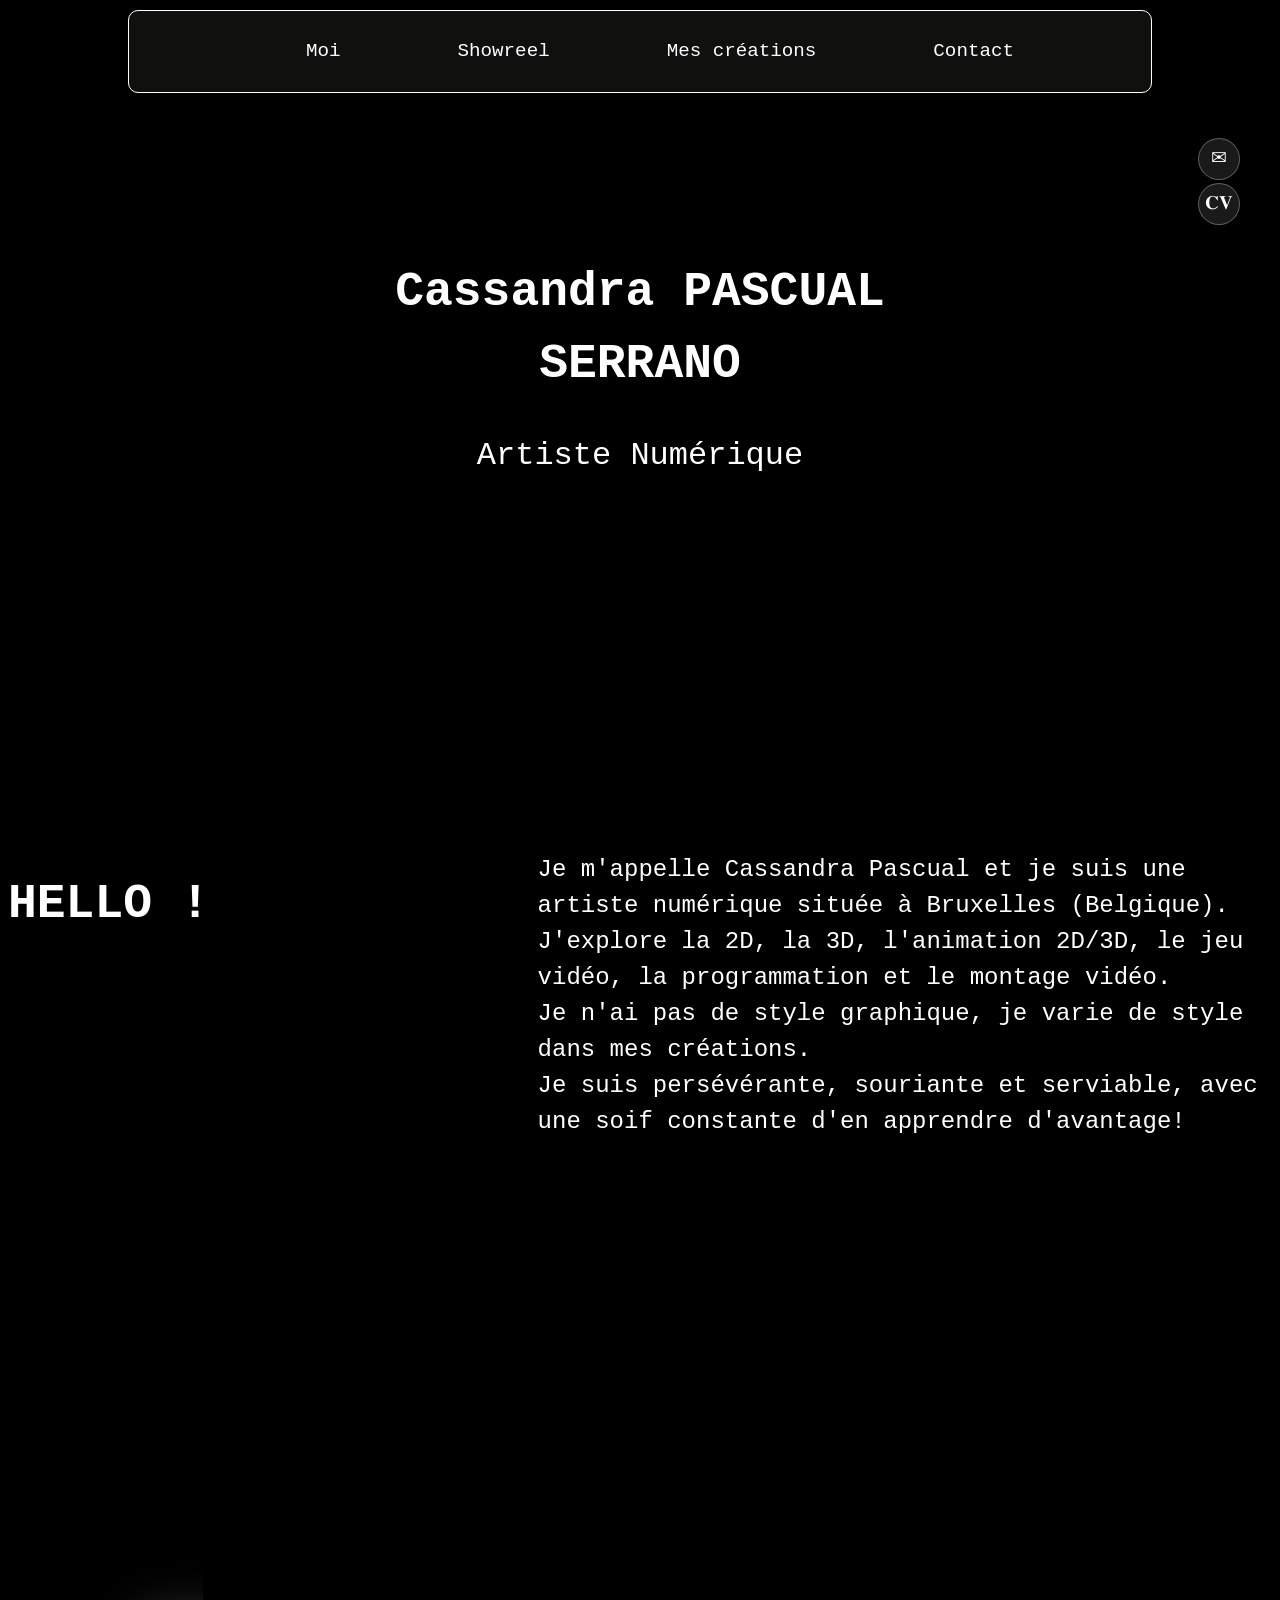
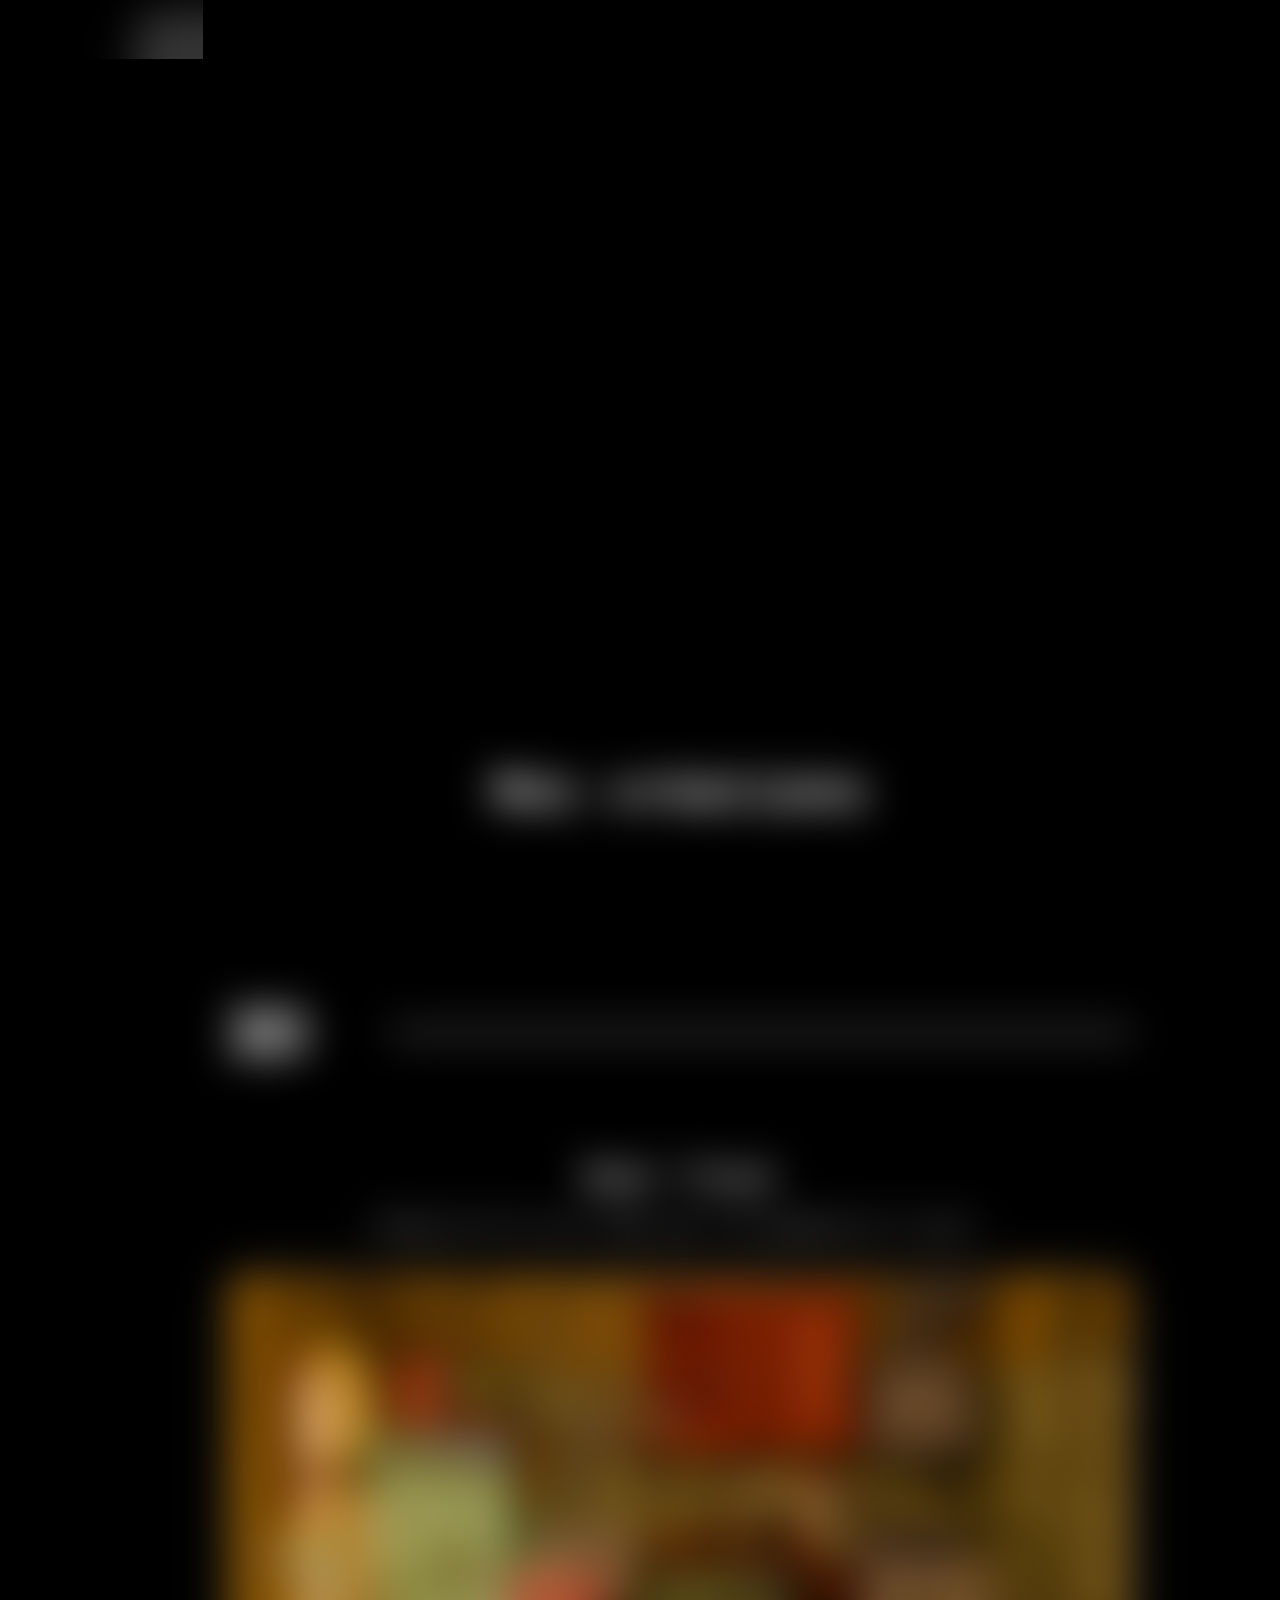
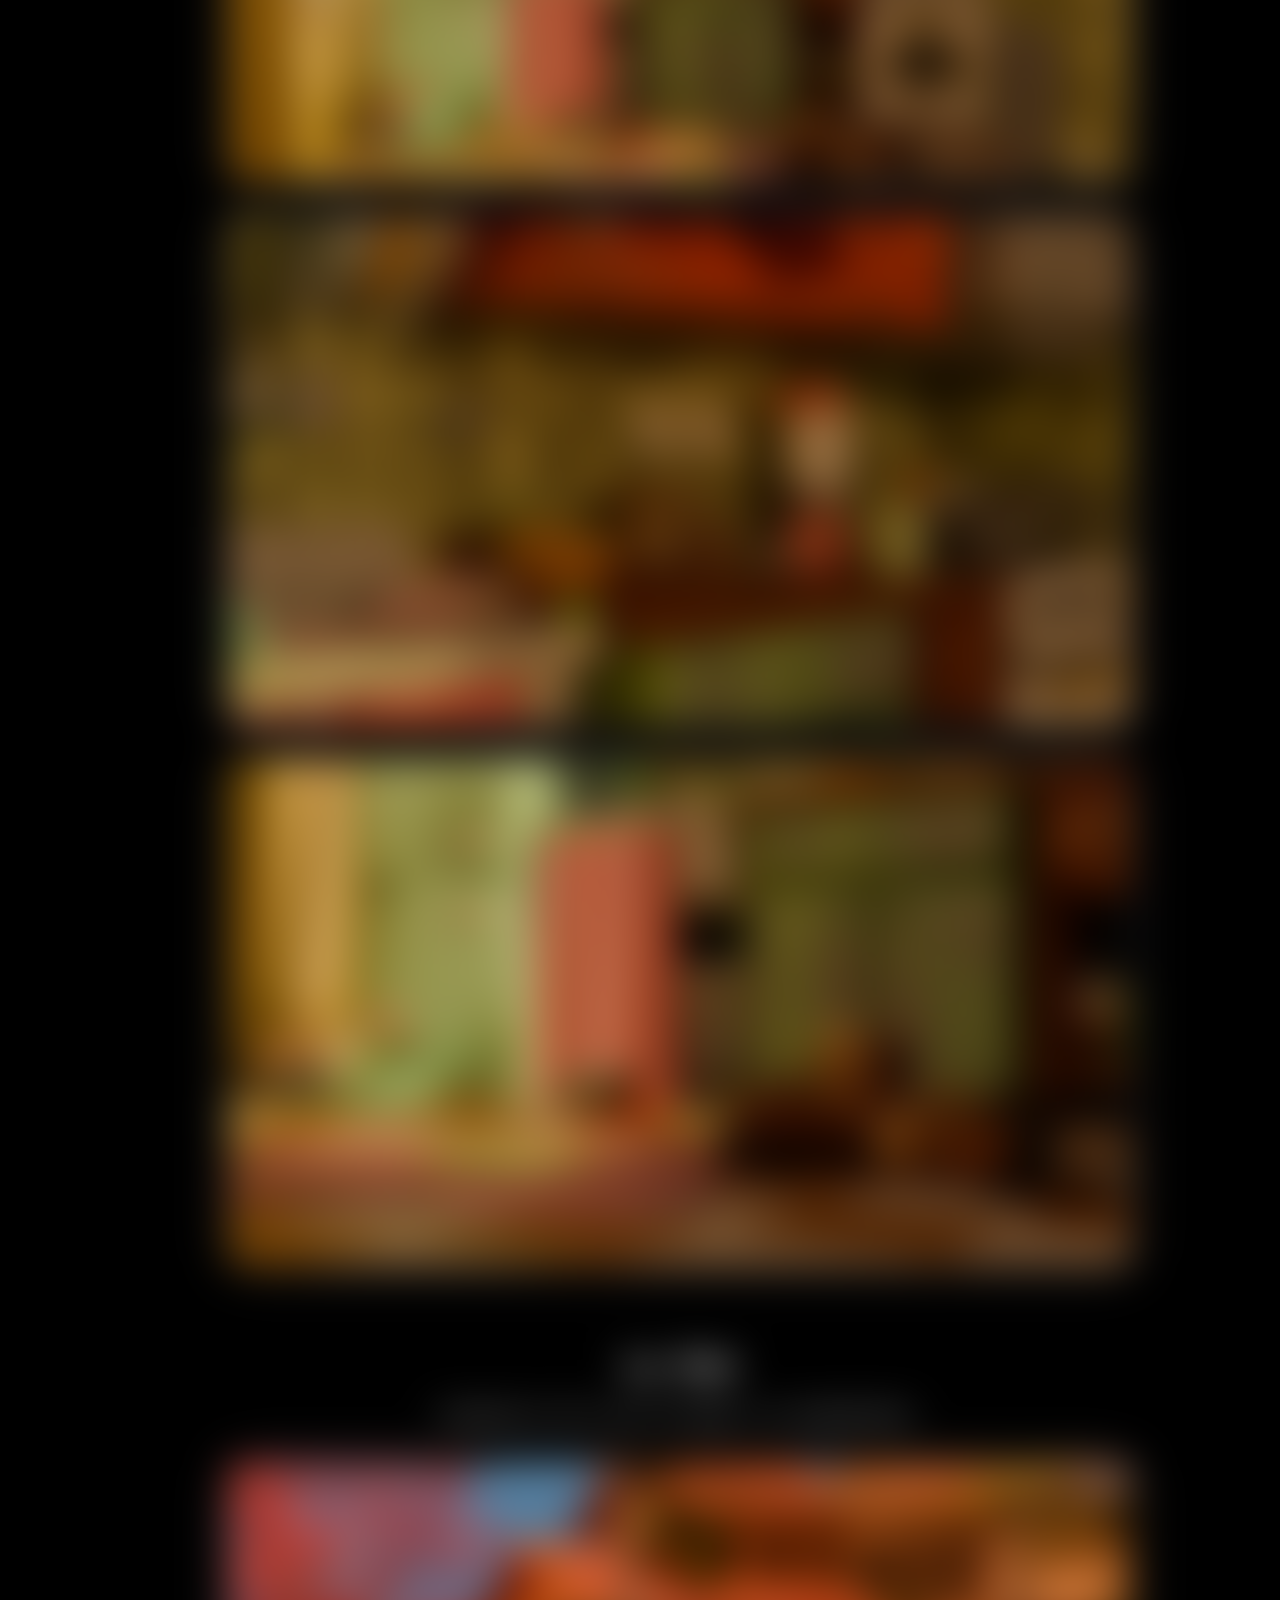
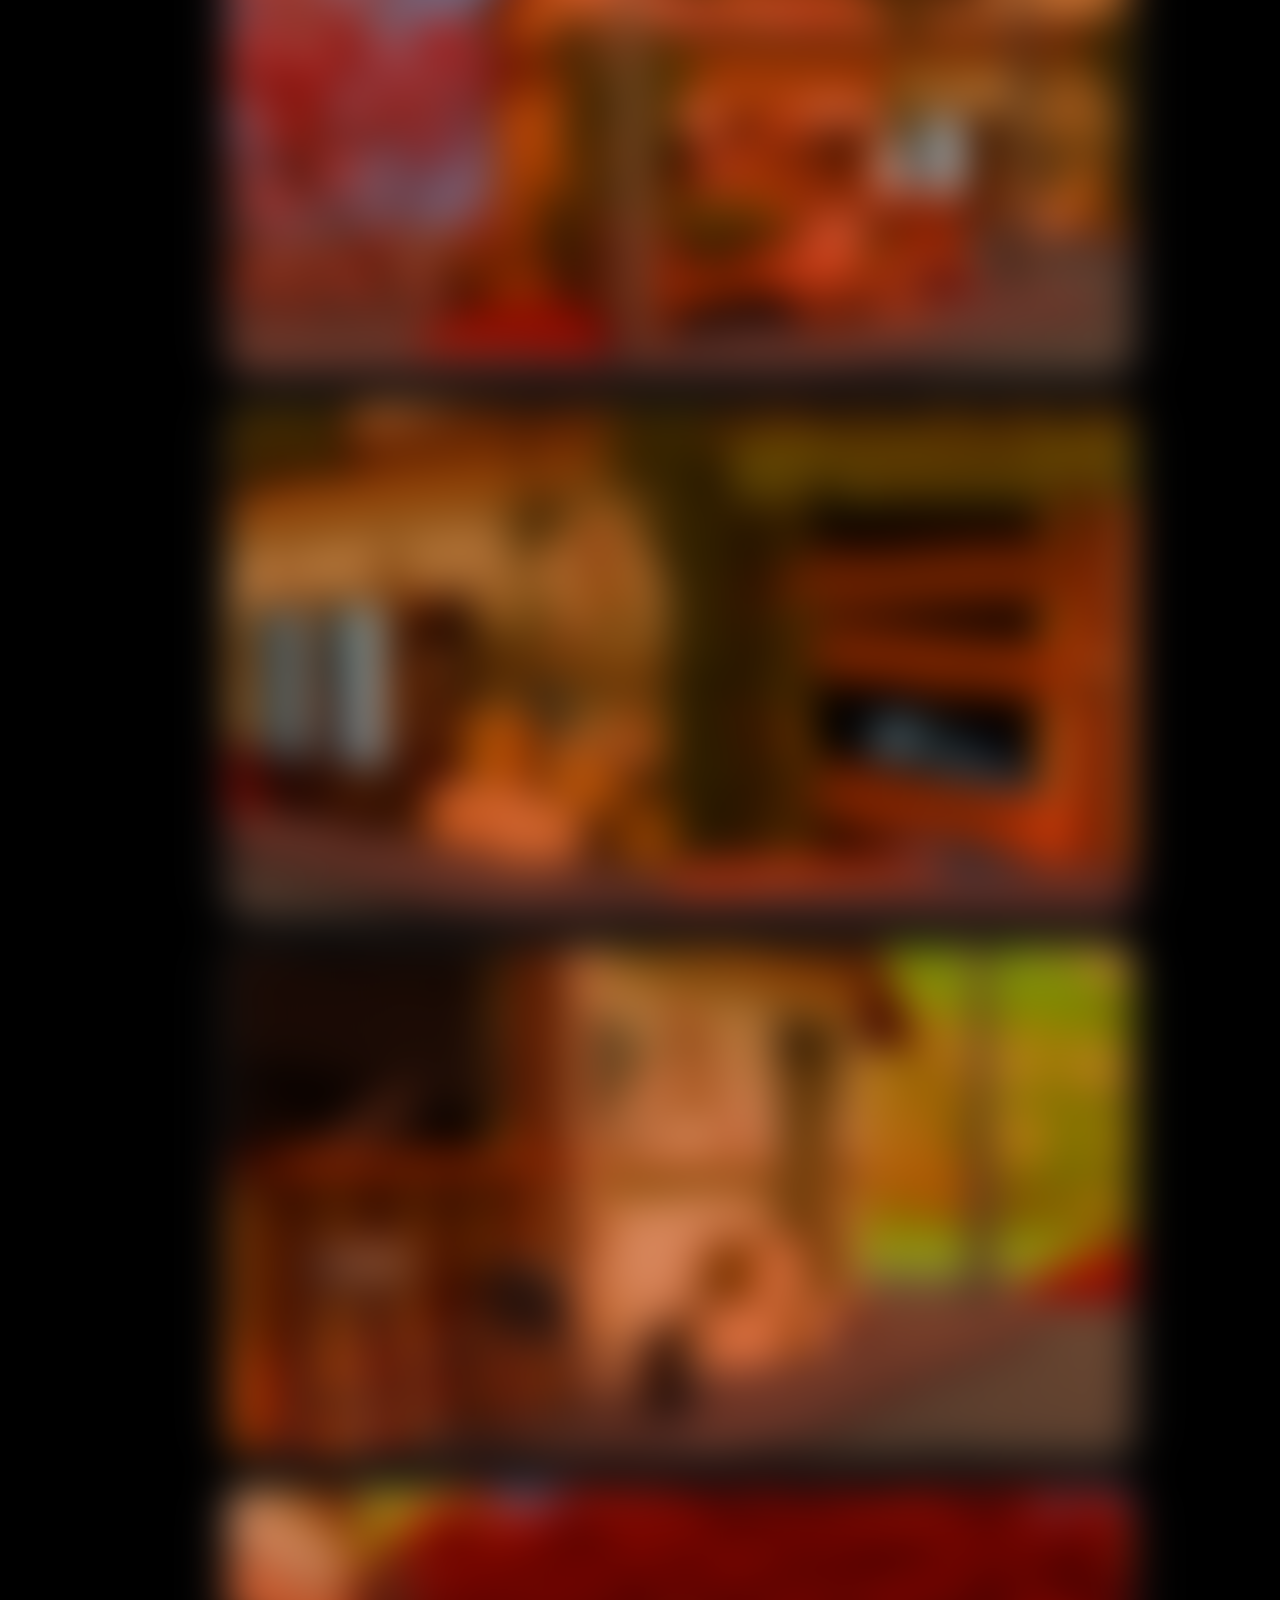
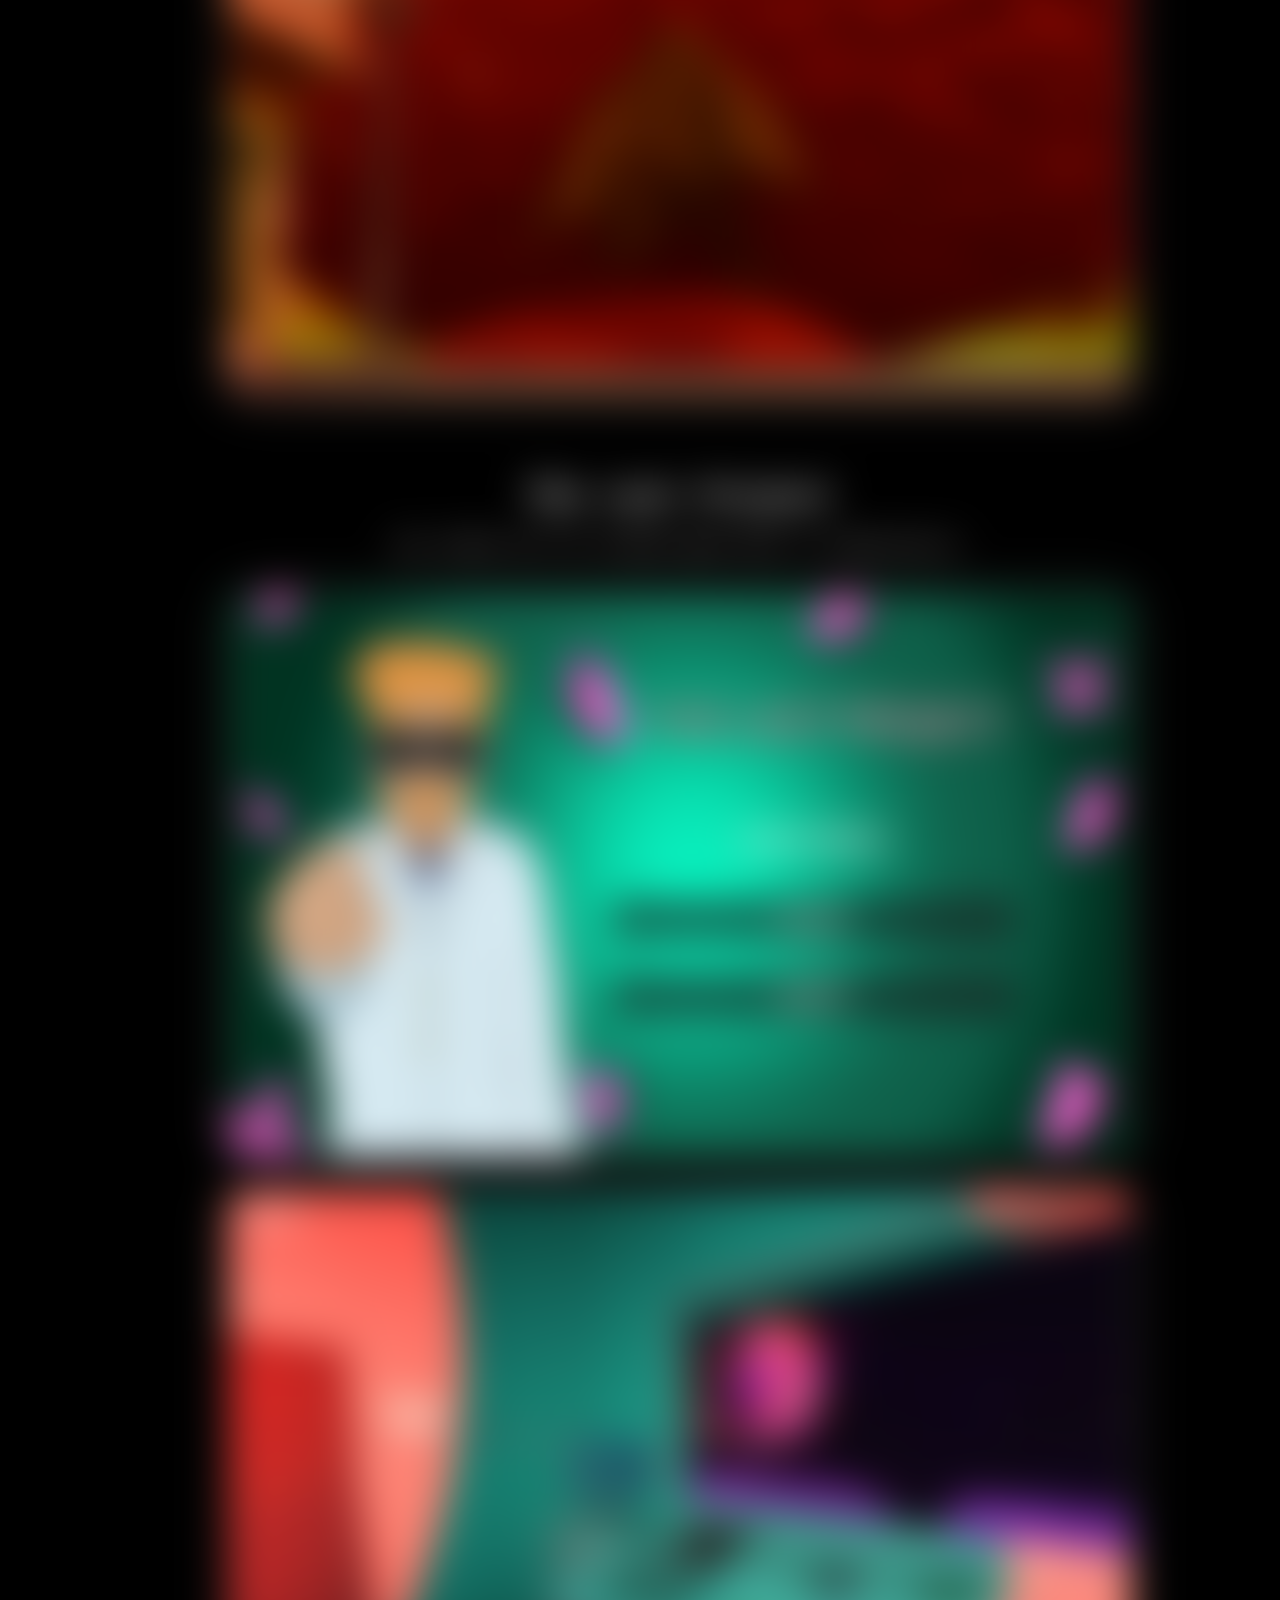
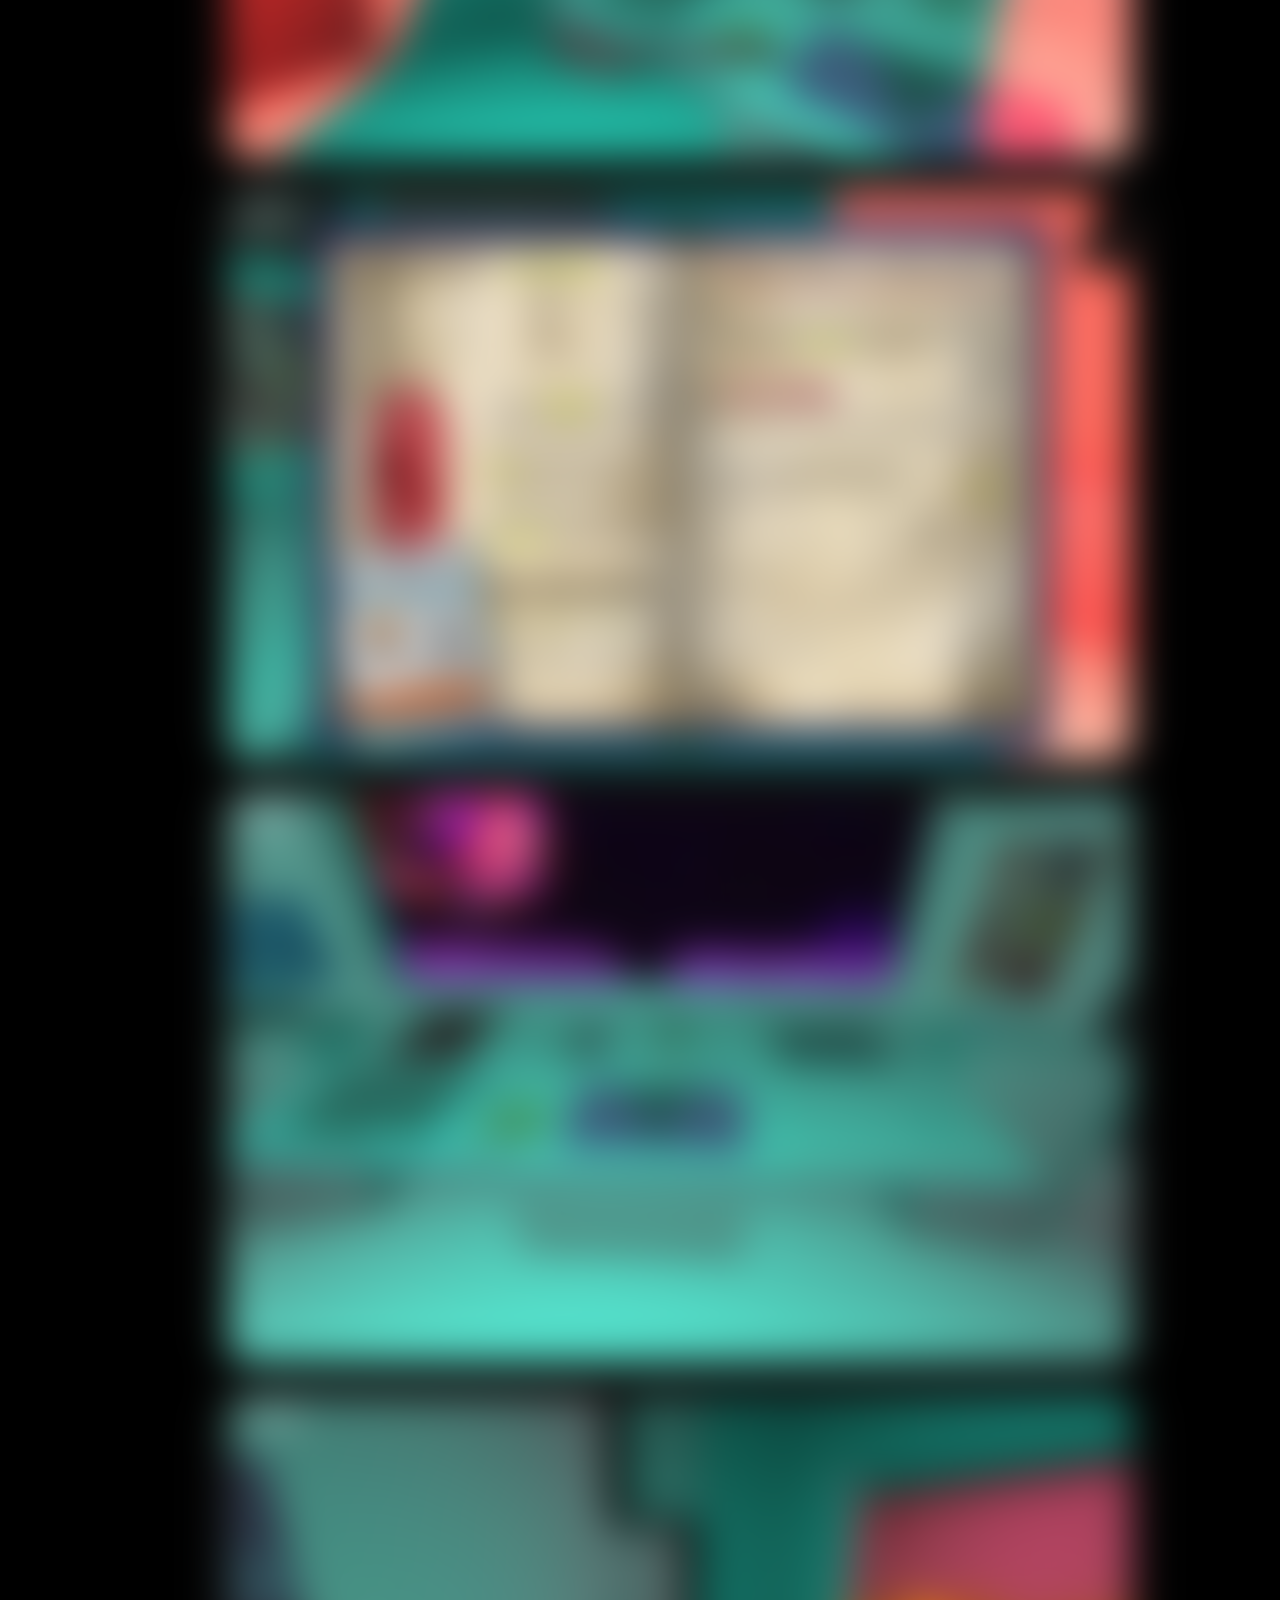
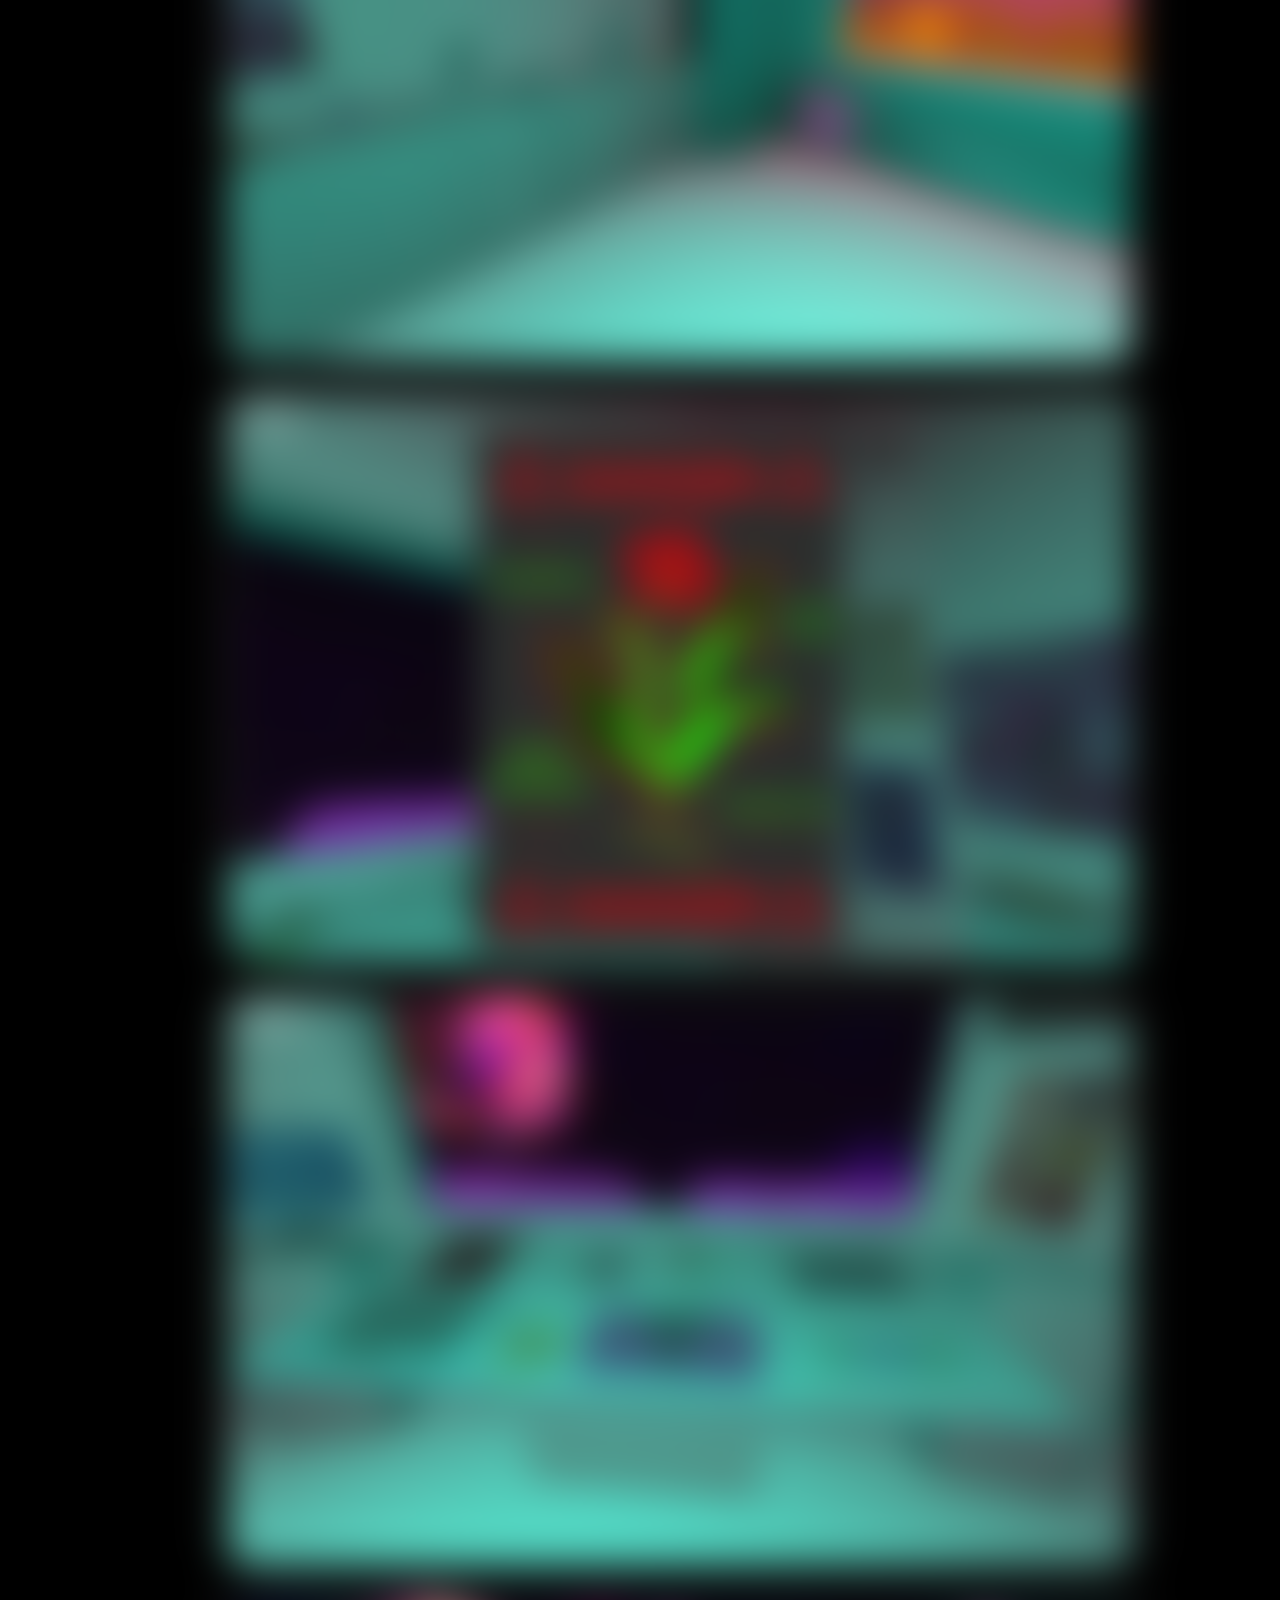
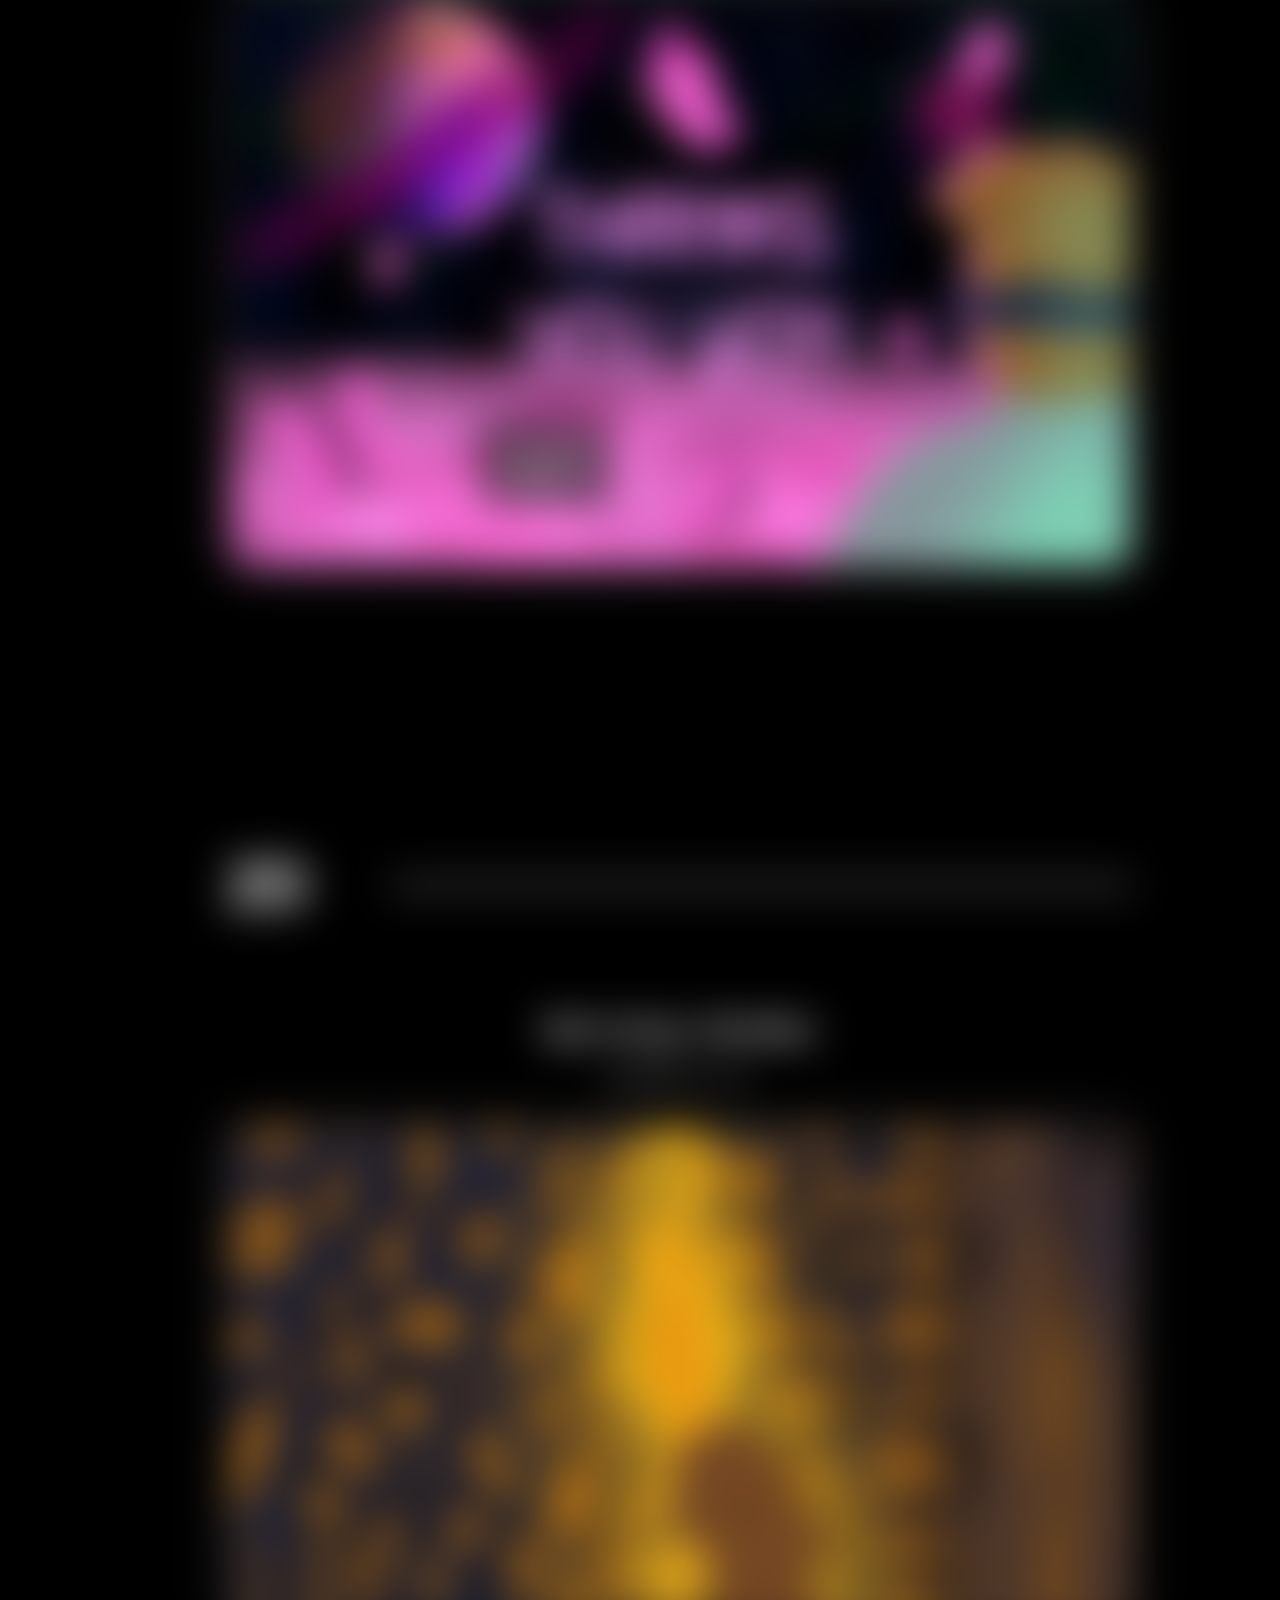
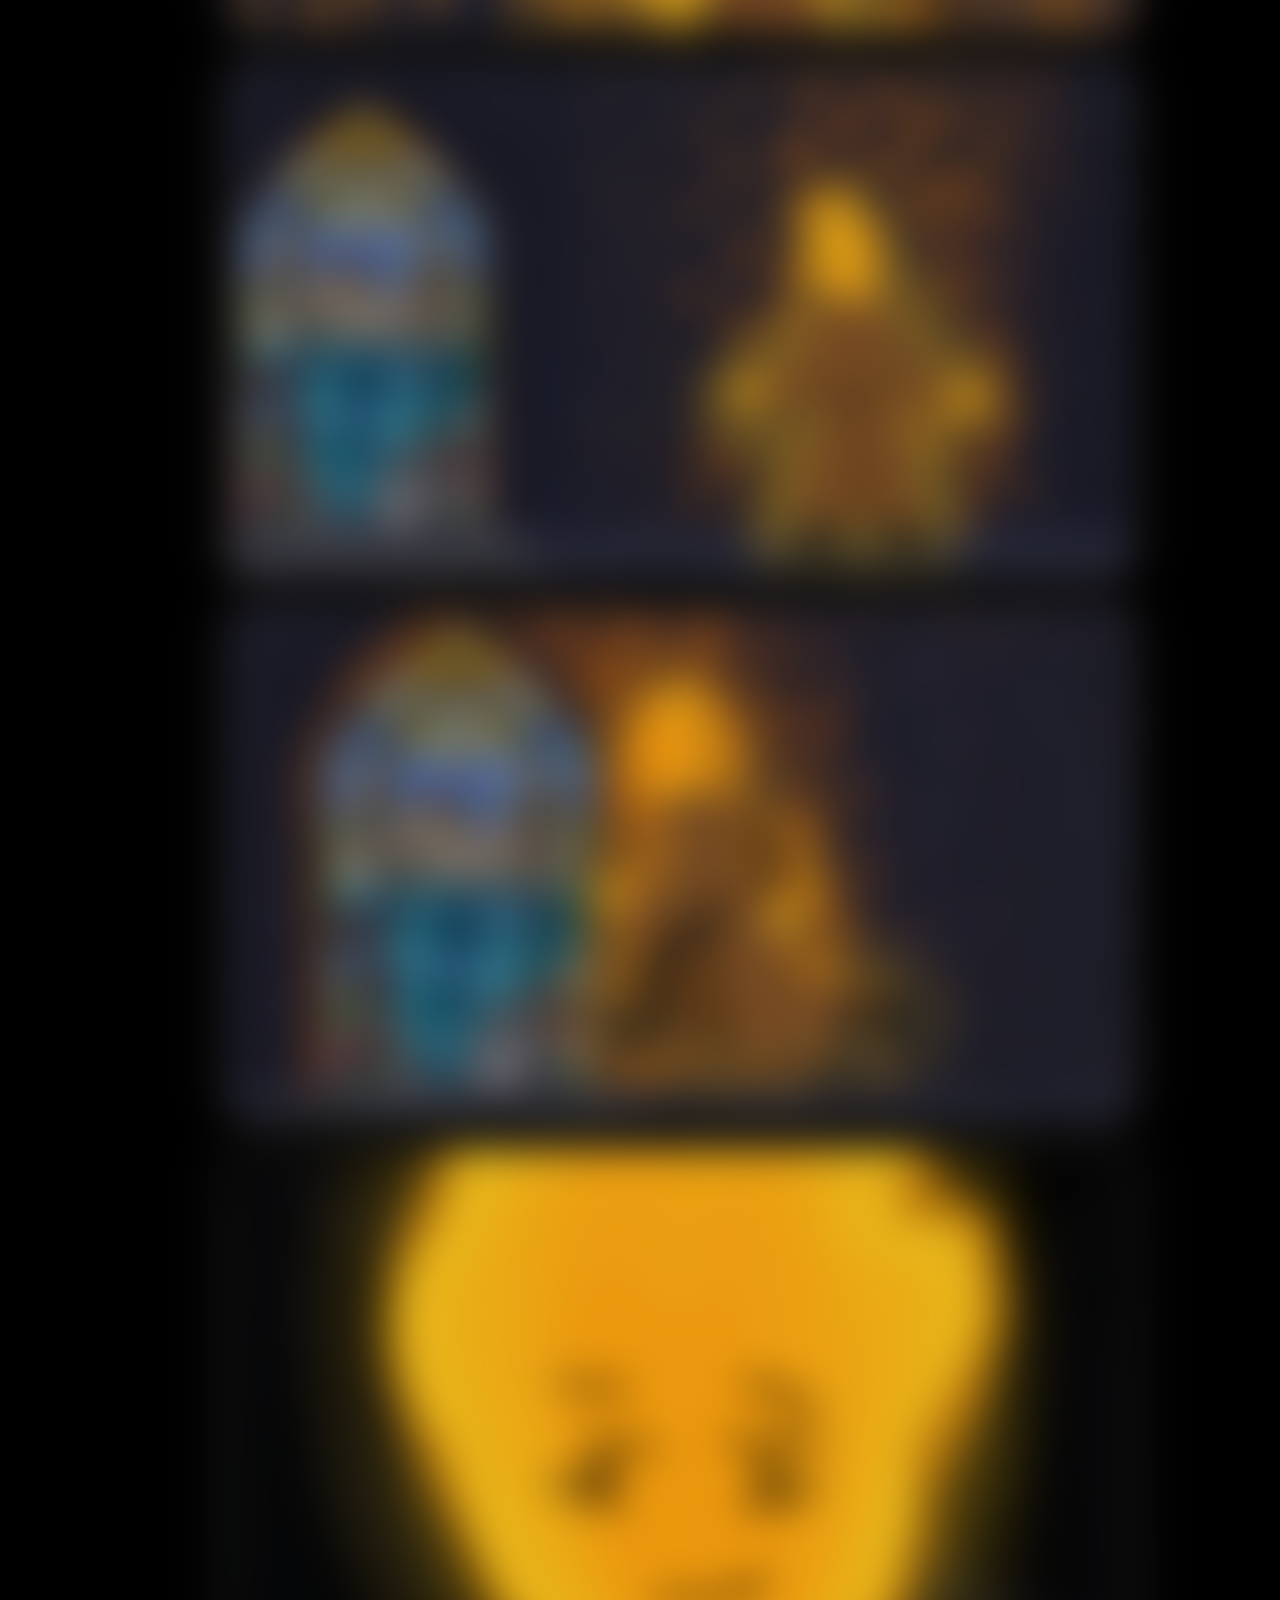
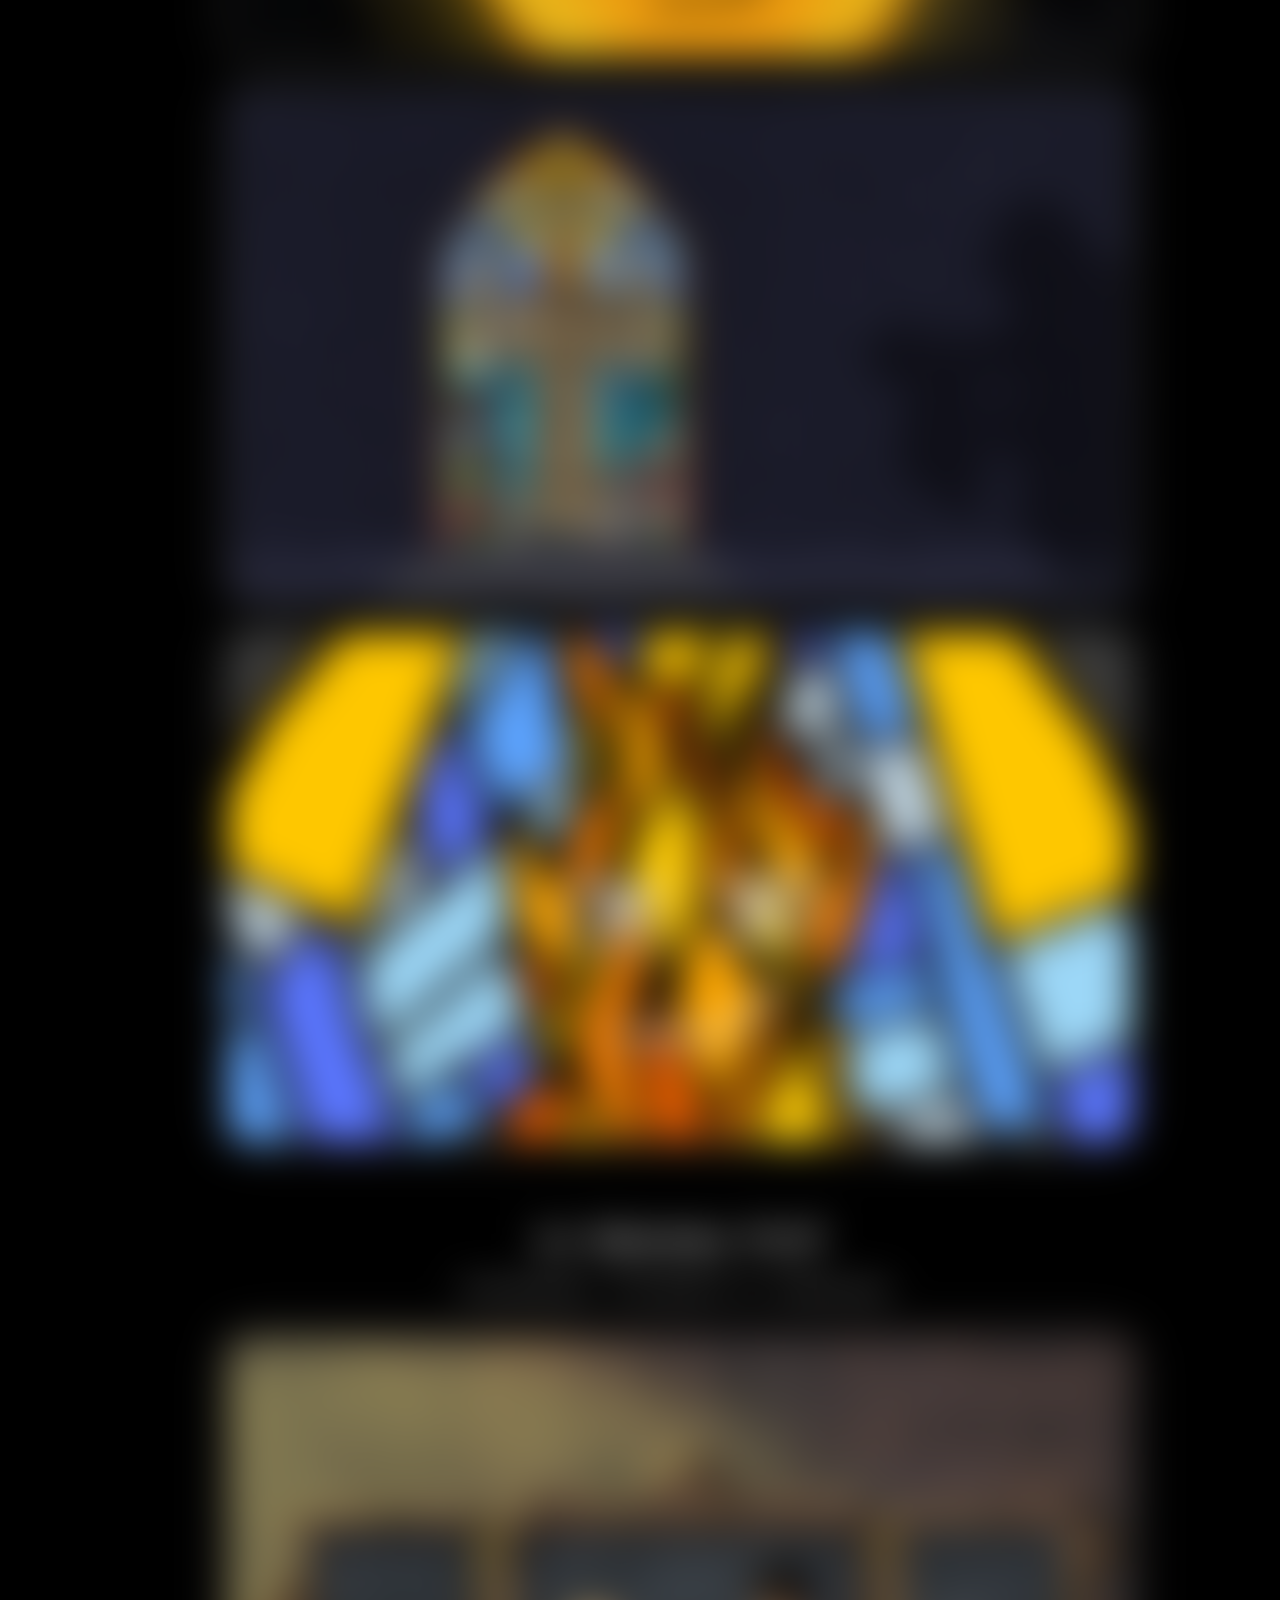
==== commit d521861a: "sans les videos" ====
--- a/index.html
+++ b/index.html
@@ -108,7 +108,7 @@
                     <p class="desc_projet">Animation 3D d'une étrange rue abandonnée.</p>
 
                     <div class="media">
-                        <img src="img/bw/IMG_2753.png" alt="La Rue" class="video-poster" data-video="videoscompr/larue1.mp4">
+                        <!--<img src="img/bw/IMG_2753.png" alt="La Rue" class="video-poster" data-video="videoscompr/larue1.mp4">-->
                         <img src="img/larue/maison.png" alt="La Rue">
                         <img src="img/larue/cartons.png" alt="La Rue">
                         <img src="img/larue/chaises.png" alt="La Rue">
@@ -123,7 +123,7 @@
                     <p class="desc_projet">Jeu vidéo 3D d'un escape game dans un laboratoire.</p>
 
                     <div class="media">
-                        <img src="img/bw/IMG_2756.png" alt="The Last Project" class="video-poster" data-video="videoscompr/tlp.mp4">
+                        <!--<img src="img/bw/IMG_2756.png" alt="The Last Project" class="video-poster" data-video="videoscompr/tlp.mp4">-->
                         <img src="img/tlp/start.png" alt="La Rue">
                         <img src="img/tlp/IMG_0666.jpg" alt="tlp">
                         <img src="img/tlp/IMG_0667.jpg" alt="tlp">
@@ -147,7 +147,7 @@
                     <p class="desc_projet">Animation 2D.</p>
 
                     <div class="media">
-                        <img src="img/bw/IMG_2754.png" alt="Burning Window" class="video-poster" data-video="videoscompr/videos_version_finale-2.mp4">
+                        <!--<img src="img/bw/IMG_2754.png" alt="Burning Window" class="video-poster" data-video="videoscompr/videos_version_finale-2.mp4">-->
                         <img src="img/bw/IMG_2738.jpeg" alt="Burning_window">
                         <img src="img/bw/IMG_2748.png" alt="Burning_window">
                         <img src="img/bw/IMG_2744.png" alt="Burning_window">
@@ -163,7 +163,7 @@
                     <p class="desc_projet">Charadesign, Storyboard et Animatique.</p>
 
                     <div class="media">
-                        <img src="img/bw/IMG_2755.png" alt="Le Nouveau Prof" class="video-poster" data-video="videoscompr/animatique.mp4">
+                        <!--<img src="img/bw/IMG_2755.png" alt="Le Nouveau Prof" class="video-poster" data-video="videoscompr/animatique.mp4">-->
                         <img src="img/harrypotter.PNG" alt="Le_nouveau_prof">
                         <img src="img/emotions.png" alt="Le_nouveau_prof">
                         <img src="img/silas.png" alt="Le_nouveau_prof">
--- a/styles/styles.css
+++ b/styles/styles.css
@@ -264,32 +264,31 @@
     }
 }
 
-#creations h3 {
-    margin-top: 400px;
-    margin-bottom: 120px;
-}
+/*#creations h3 {
+    
+    
+}*/
 
 .mescrea-content{
-   /*position: absolute; 
-   top: 10%;
-   left: 50%;
-   transform: translate(-50%, -50%);*/
-   max-width: 1200px;
-   margin: 0 auto;
-   padding: 0 40px;
+   display: flex;
+   flex-direction: column;
+   align-items: center;
+   width: 100%;
+   padding: clamp(20px, 4vw, 40px);
    text-align: center;
 
 }
 
 .categories {
-    margin-bottom: 160px;
+    margin-bottom: clamp(40px, 10vh, 120px);
 
 }
 
 .titre_categorie {
     font-family: Impact, Haettenschweiler, 'Arial Narrow Bold', sans-serif;
     color: white;
-    font-size: 4rem;
+    /*font-size: 4rem;*/
+    font-size: clamp(2rem, 5vw, 4rem);
     text-align: left;
     margin-bottom: 60px;
     display: flex;
@@ -306,20 +305,22 @@
 }
 
 .projet {
-    margin-bottom: 120px;
+    margin-bottom: clamp(40px, 8vh, 100px);
     text-align: left;
 }
 
 .titre_projet {
     color: white;
-    font-size: 2rem;
+    font-size: clamp(1.2rem, 3vw, 2rem);
+    /*font-size: 2rem;*/
     margin-bottom: 10px;
     text-align: center;
 }
 
 .desc_projet {
-    font-size: 1.2rem;
-    max-width: 600px;
+    font-size: clamp(1rem, 2.5vw, 1.2rem);
+    /*font-size: 1.2rem;*/
+    max-width: 100%;
     margin: 0 auto 30px auto;
     text-align: center;
     font-style: italic;
@@ -336,6 +337,7 @@
 .media video {
     width: 100%;
     max-width: 900px;
+    height: auto;
     display: block;
     border-radius: 20px;
     border: 3px solid rgba(255, 255, 255, 0.2);
@@ -1016,7 +1018,7 @@
   backdrop-filter: blur(10px);
   padding: 150px 20px;
   text-align: center;
-  margin-top: 400px;
+  margin-top: 200px;
 }
 
 .showreel-section h2 {
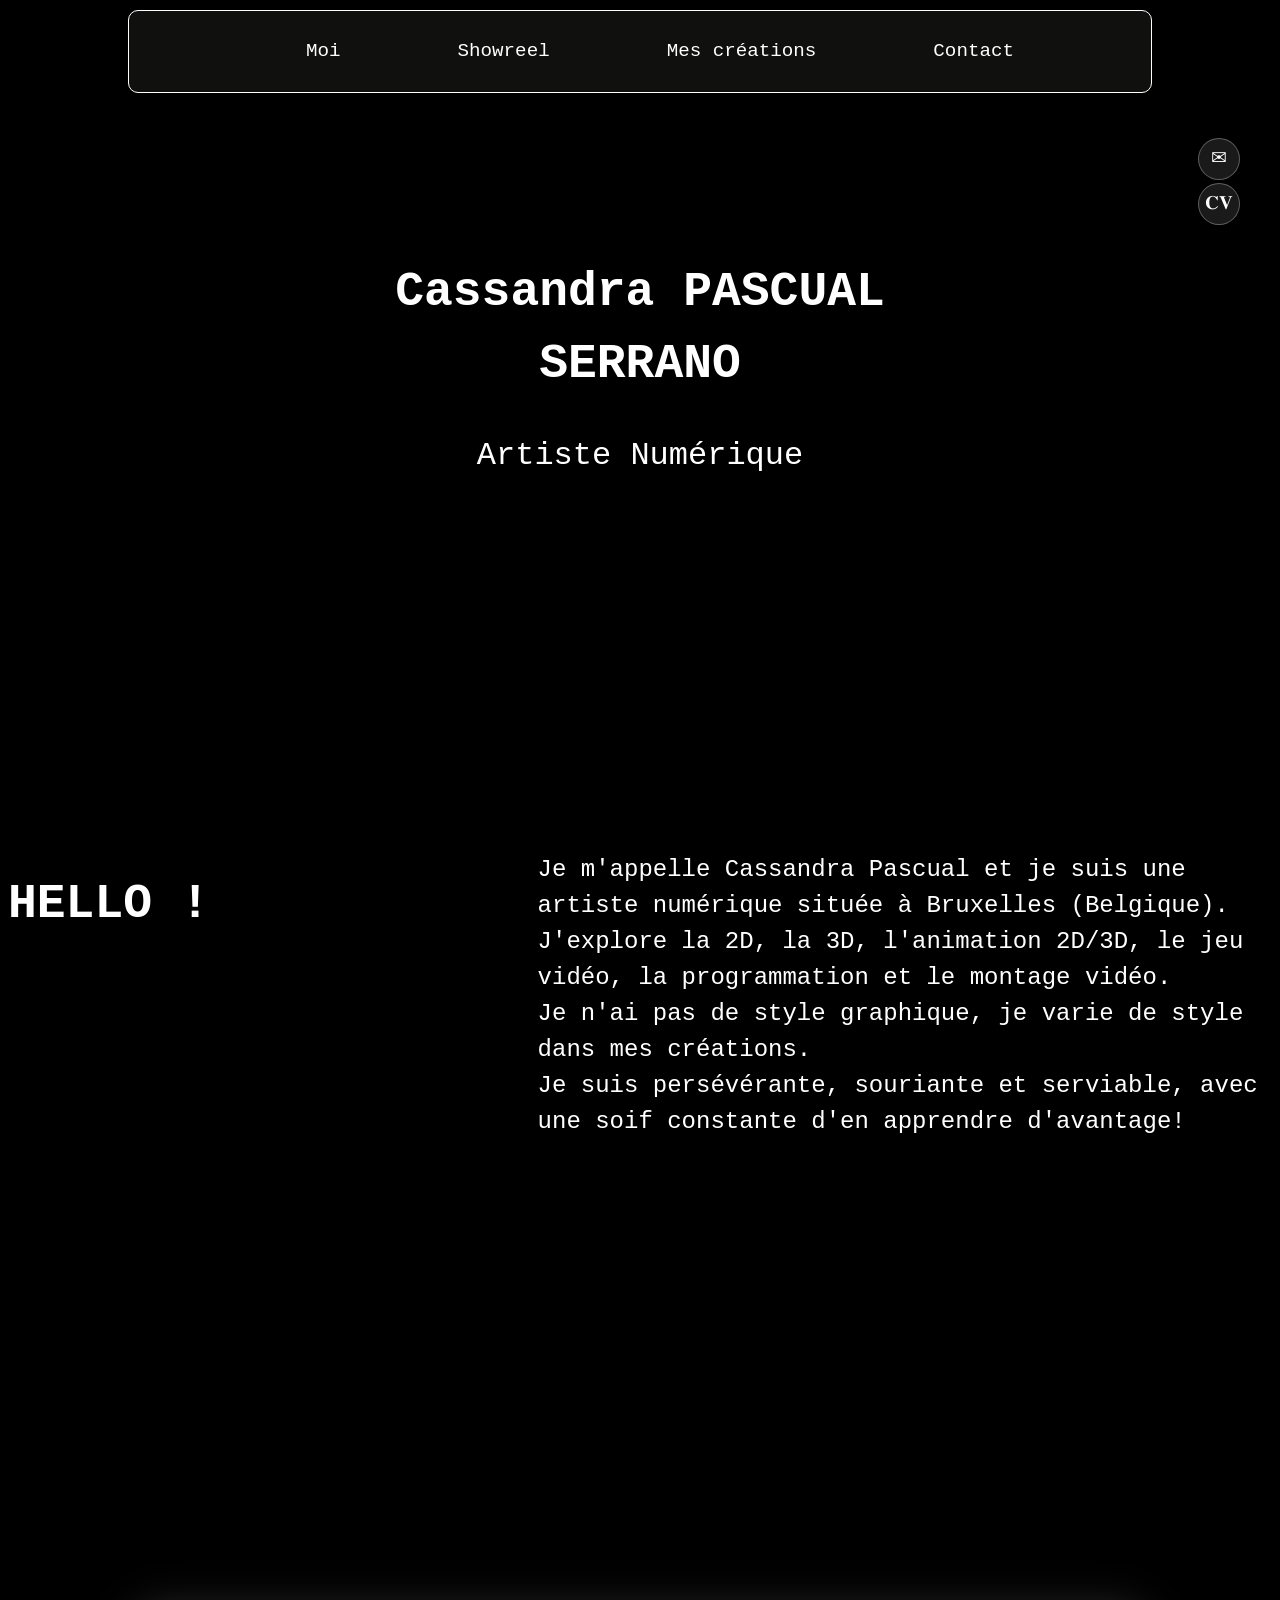
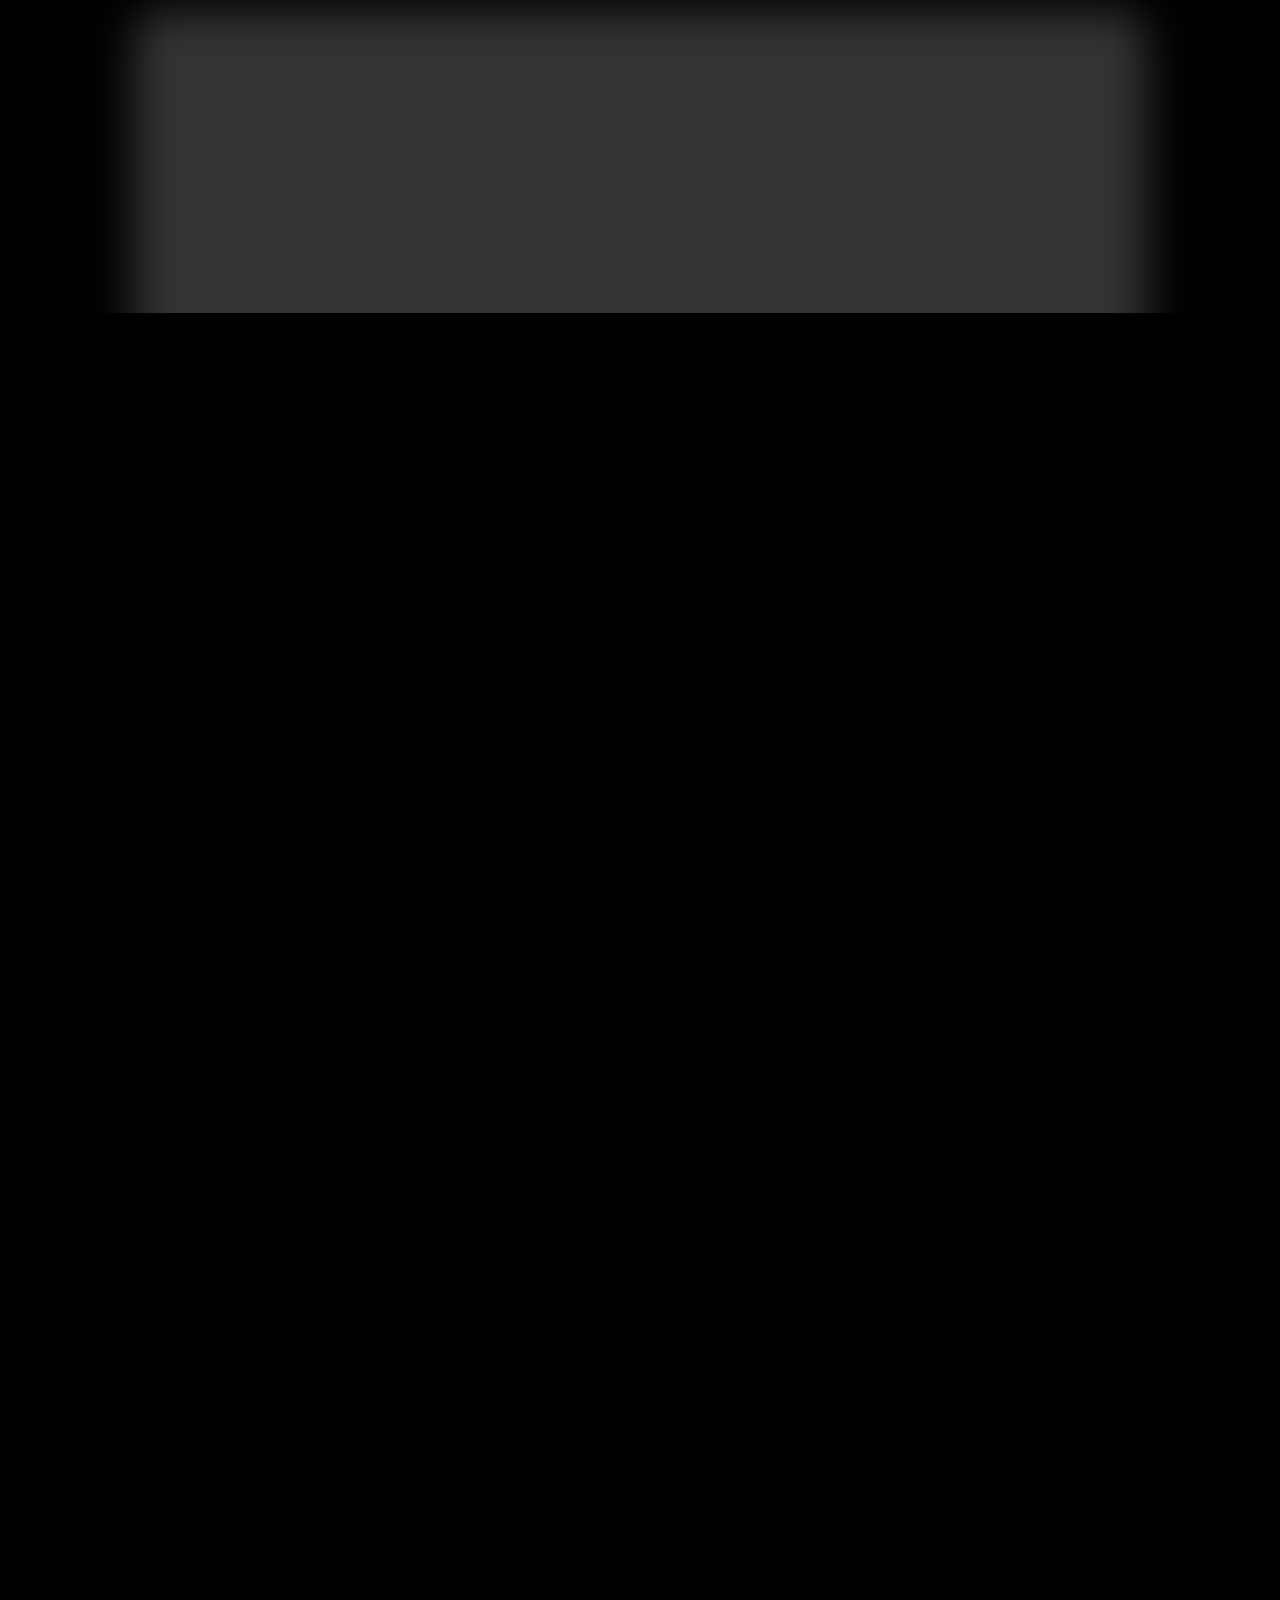
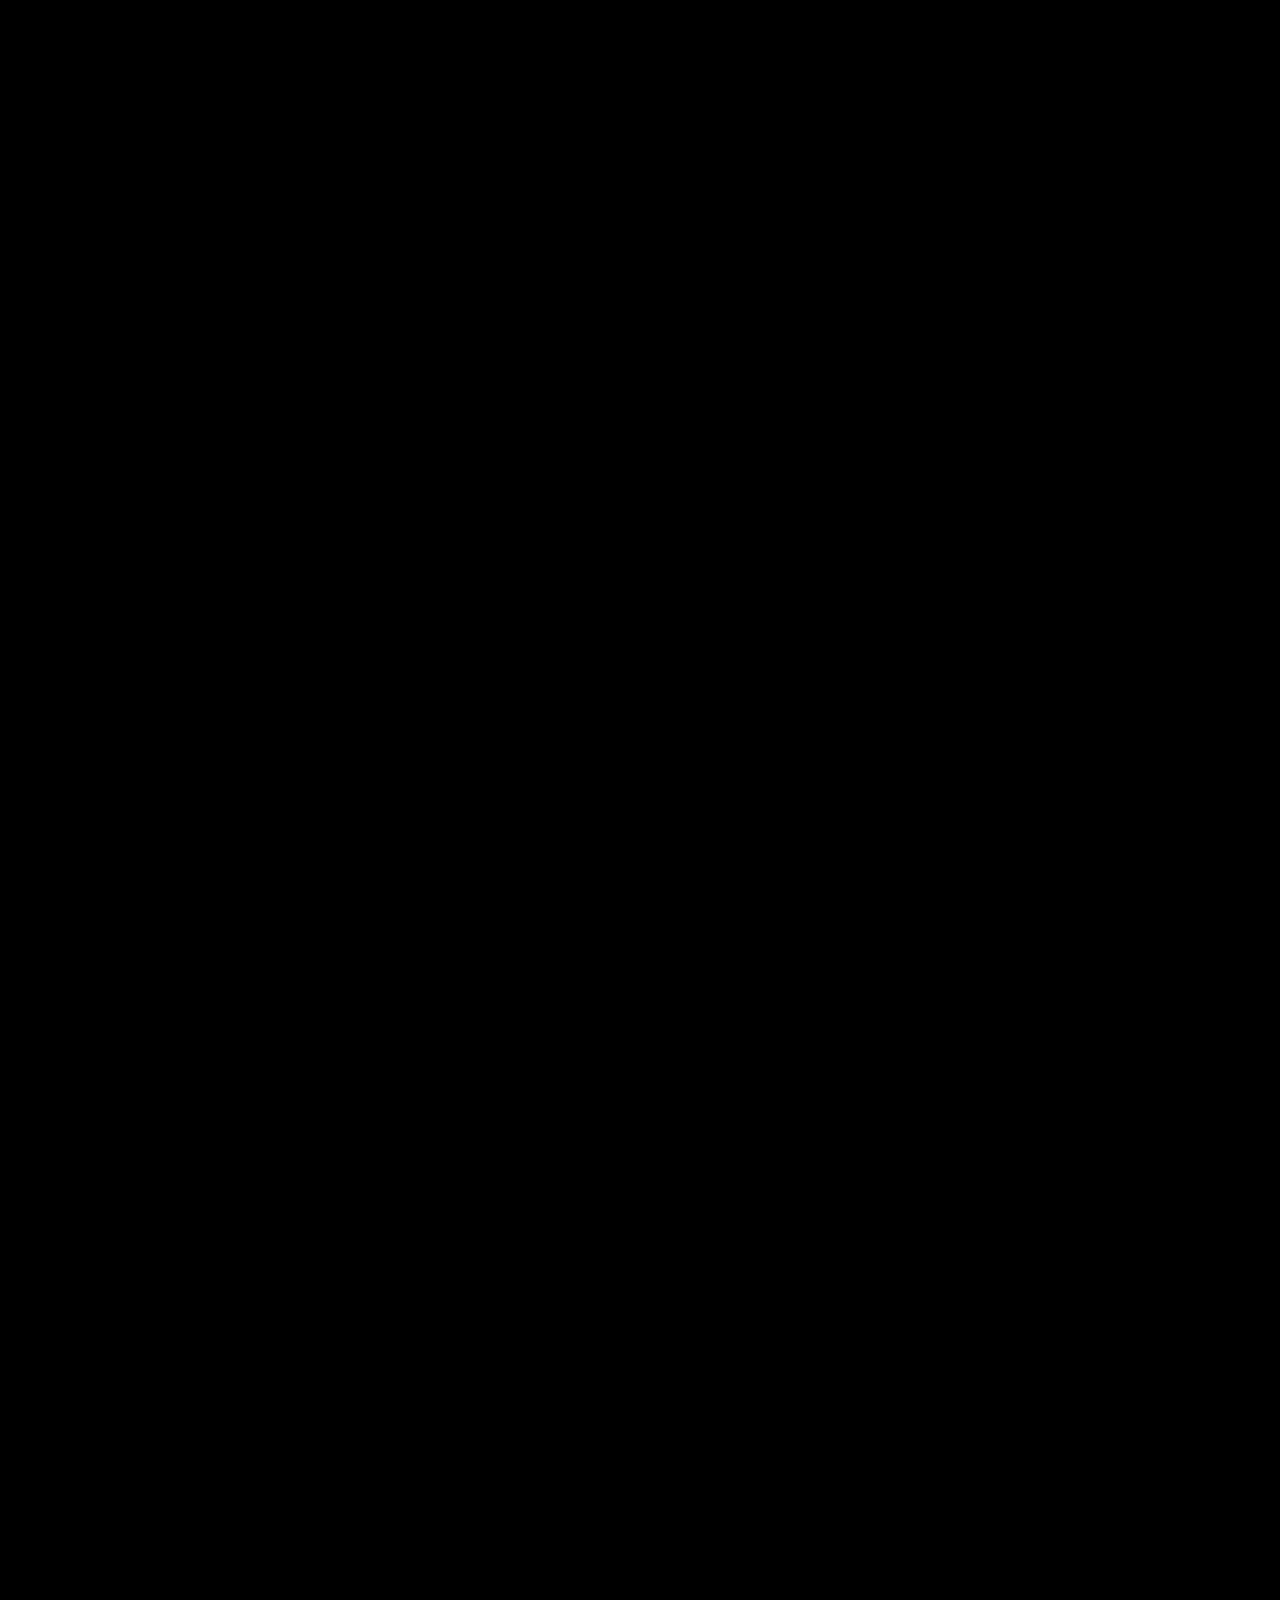
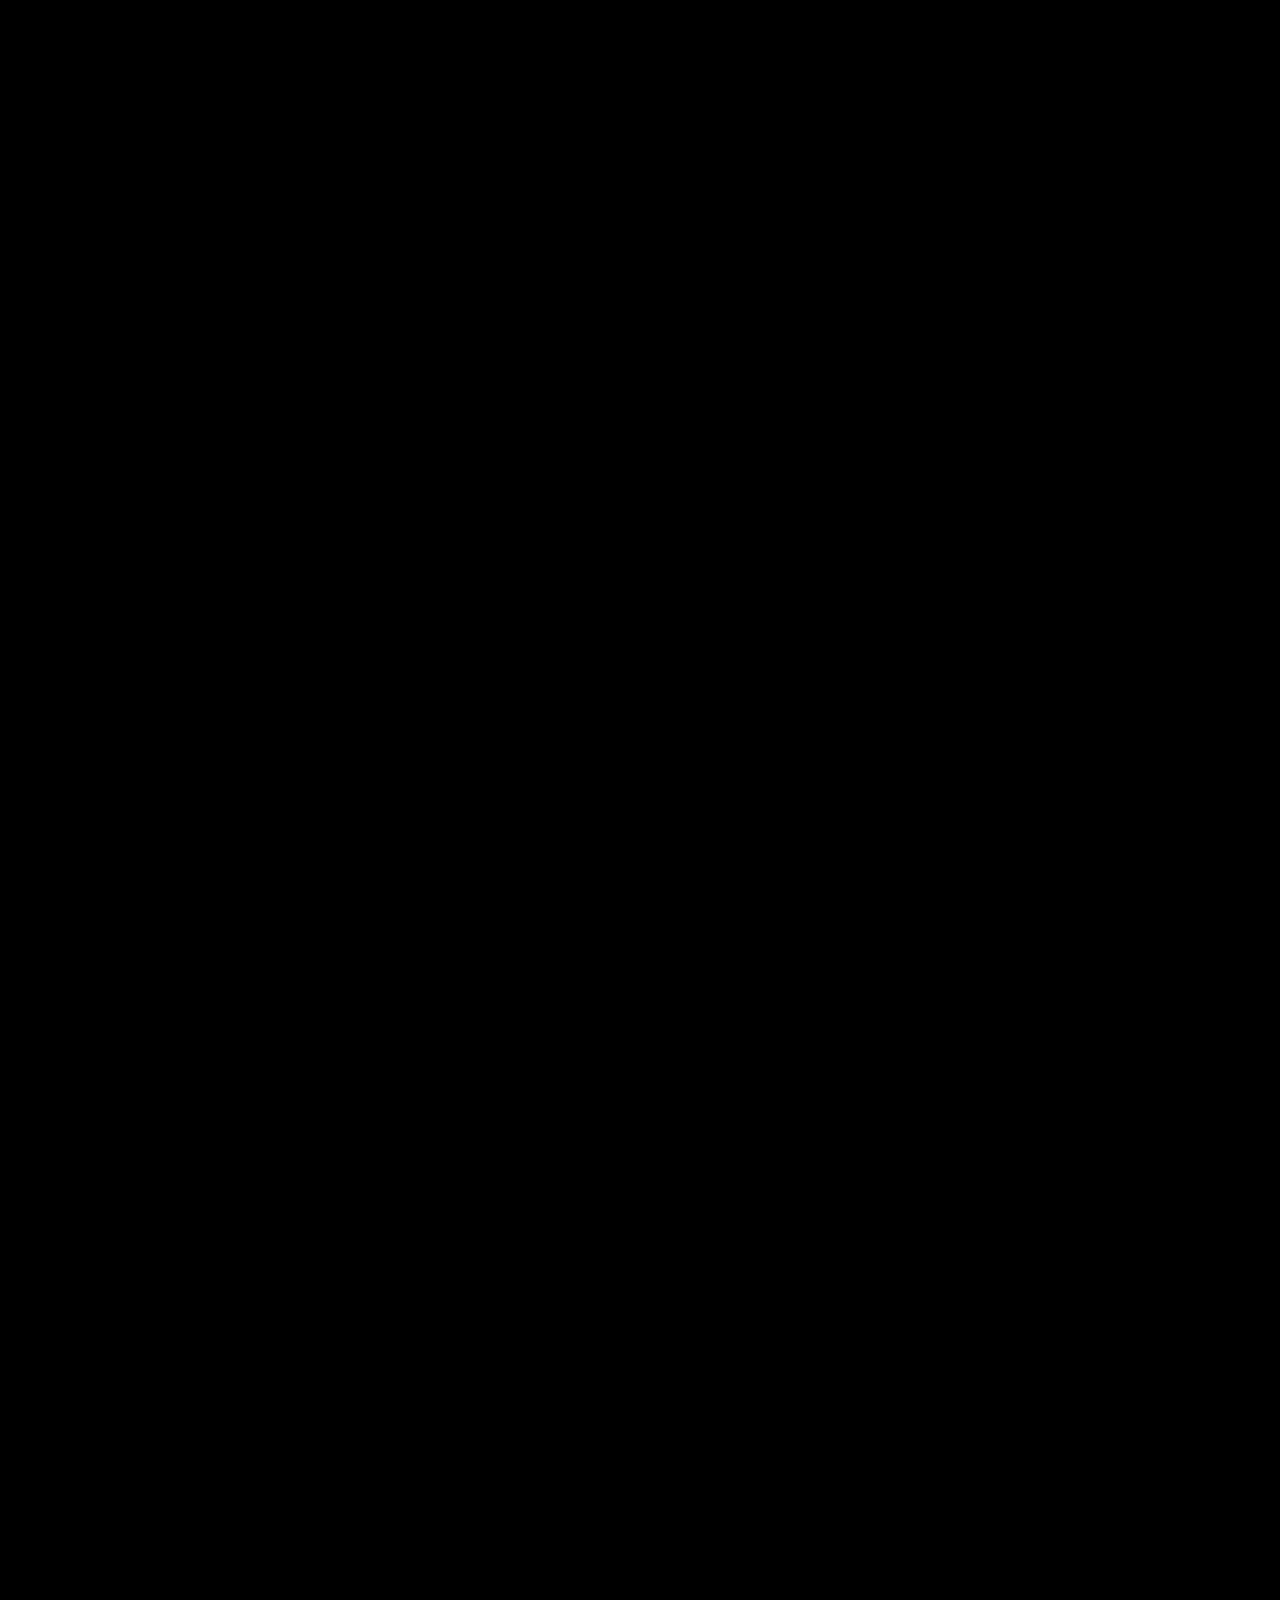
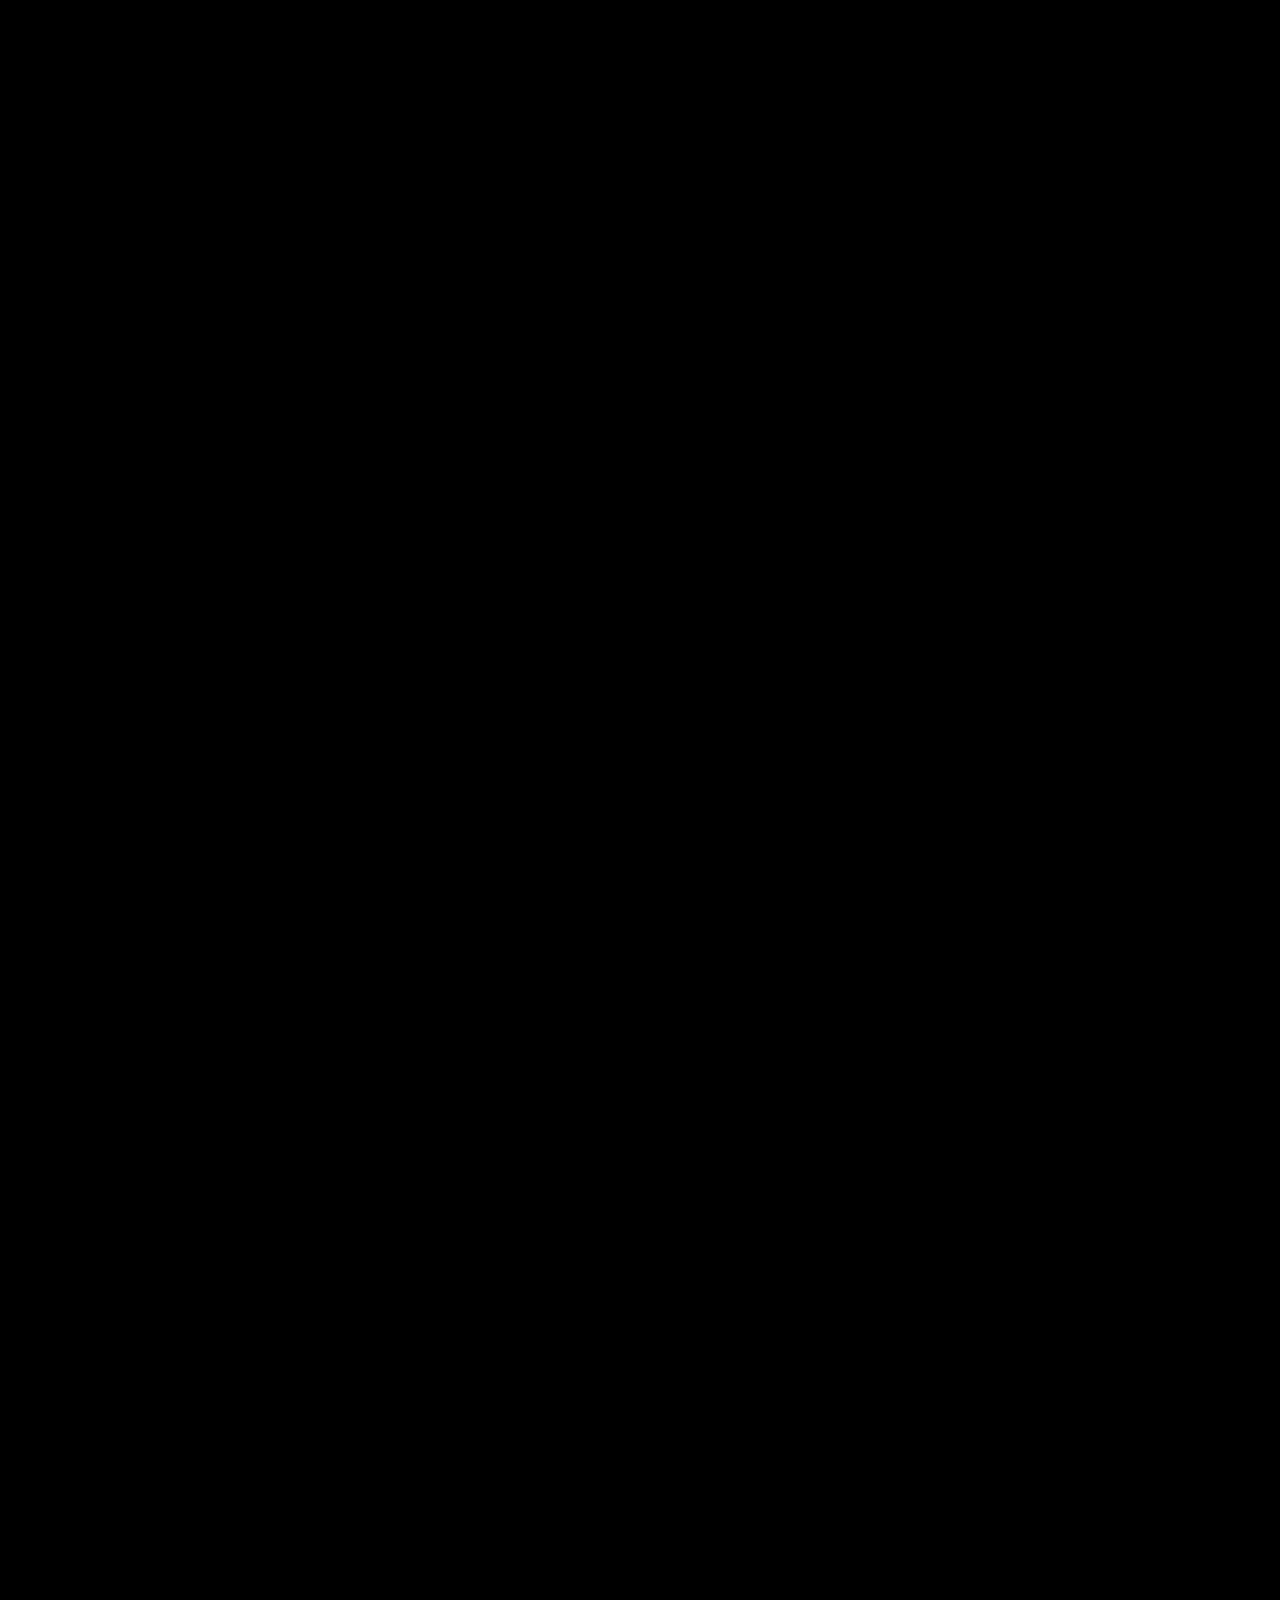
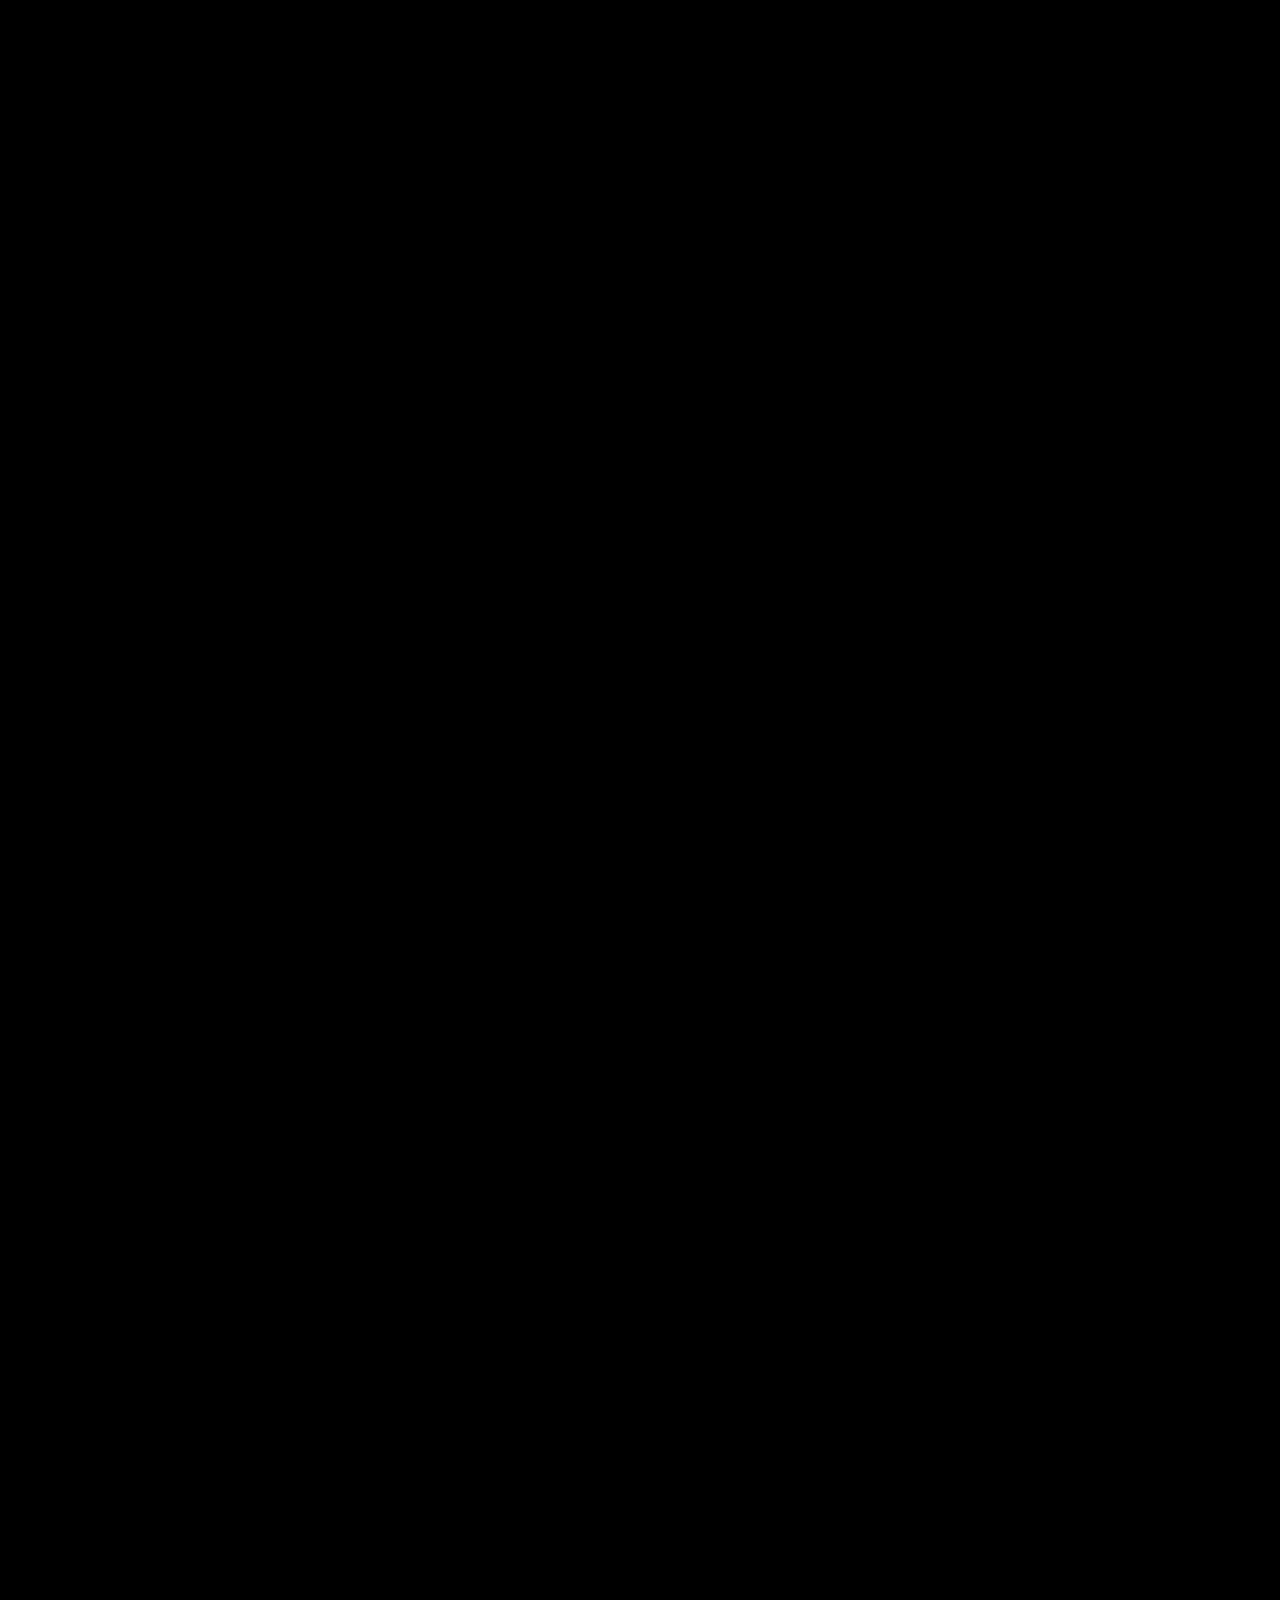
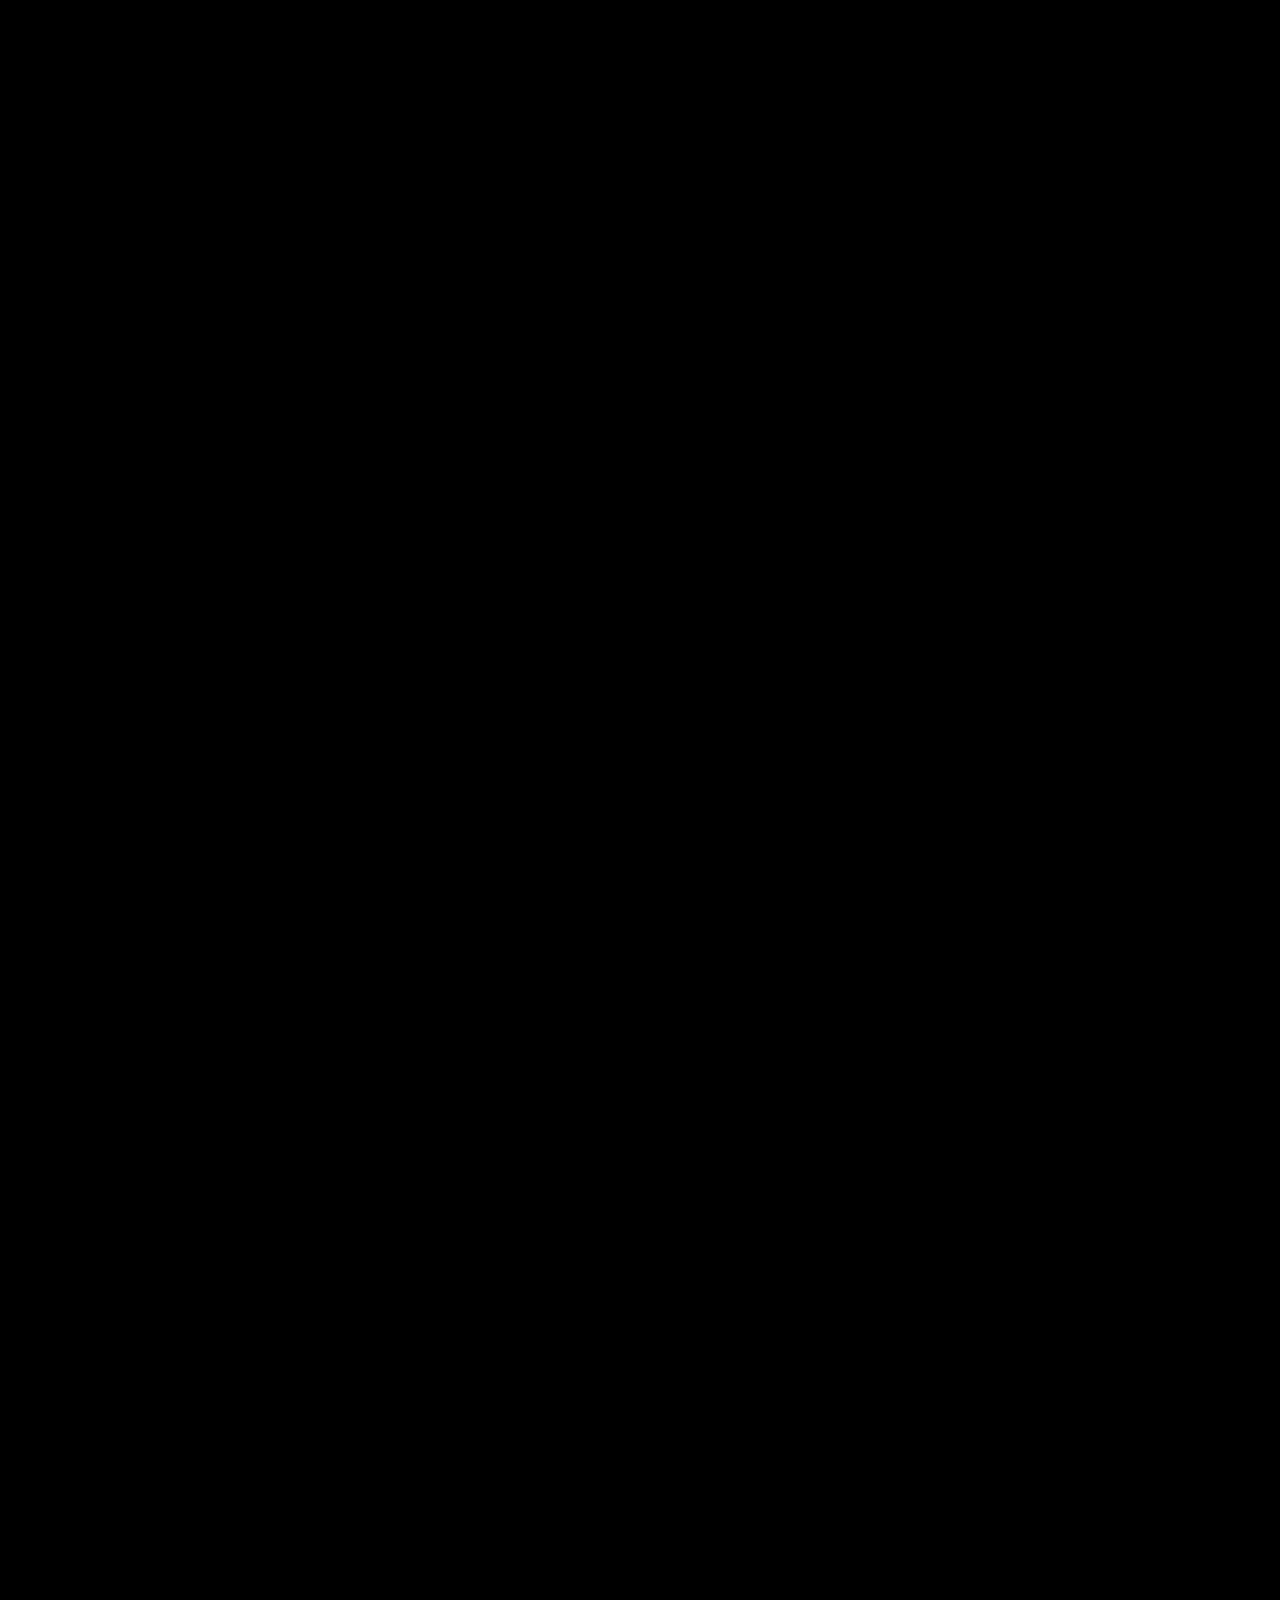
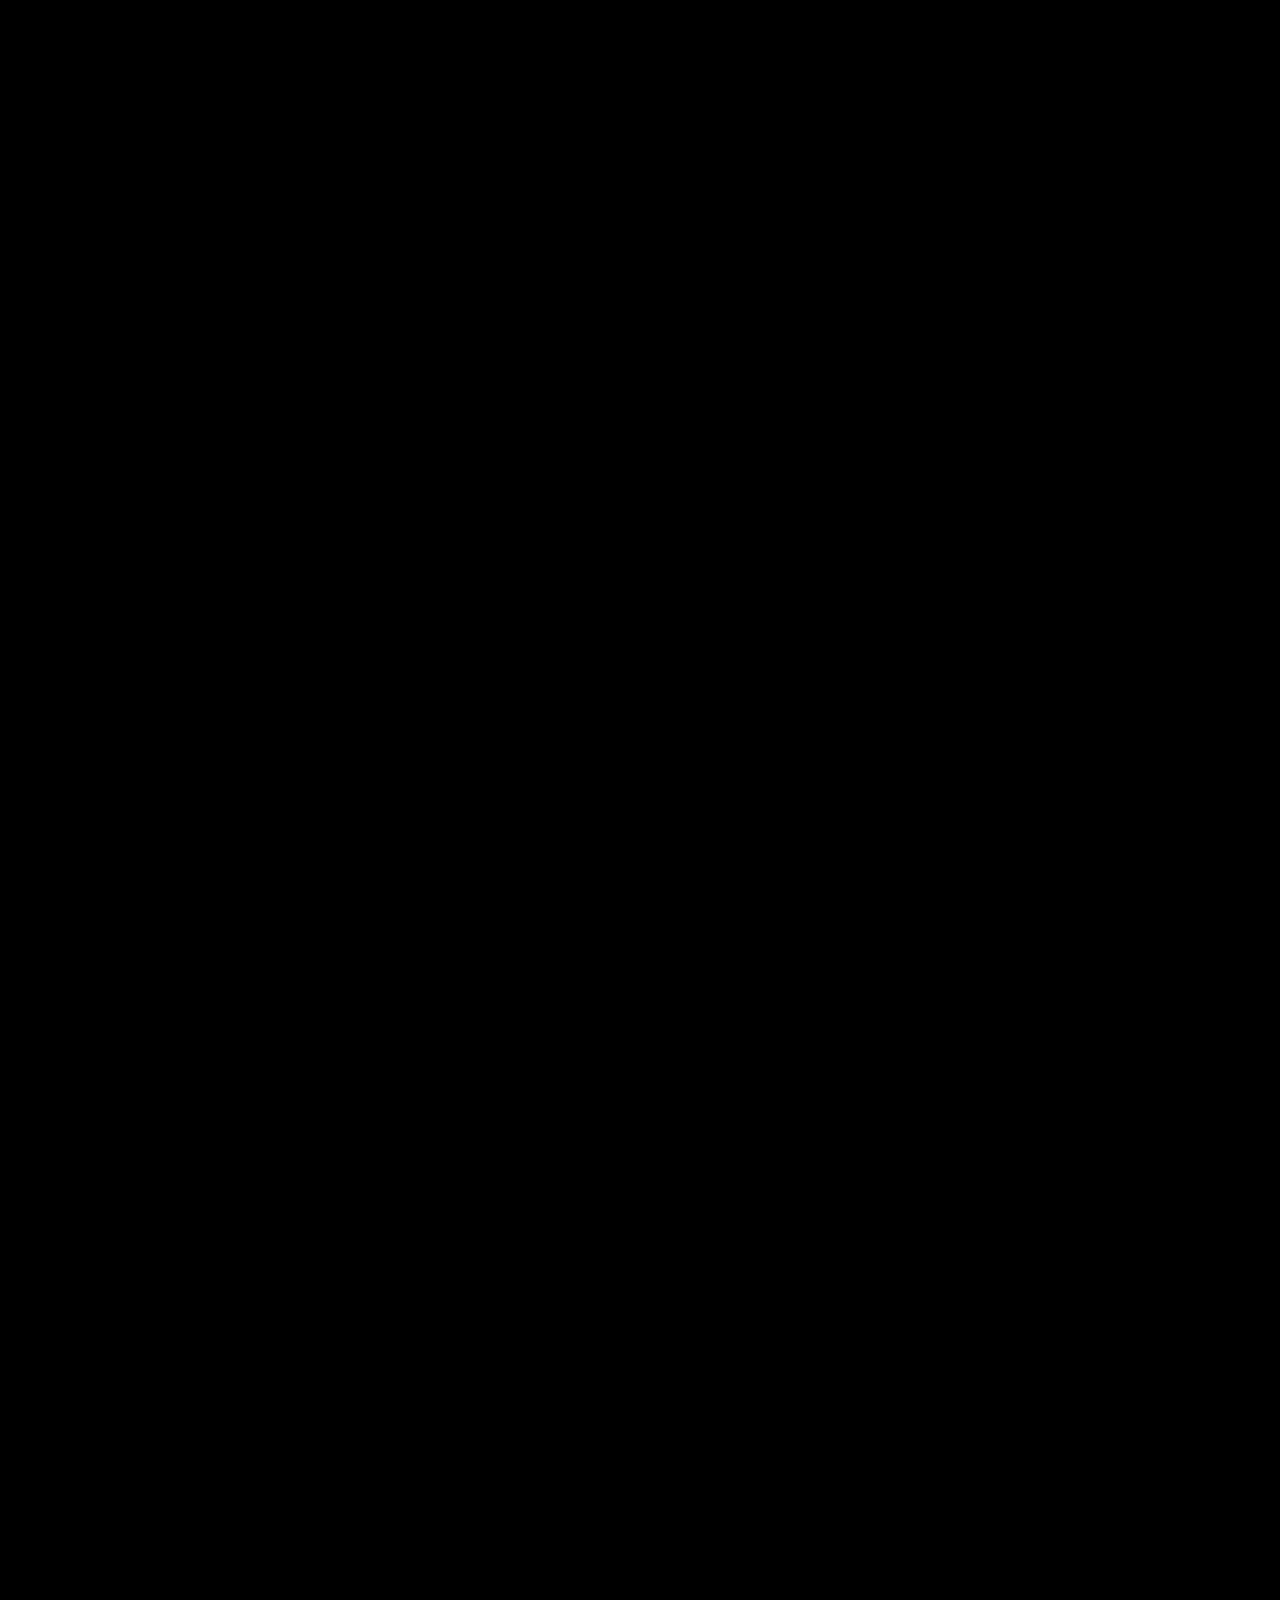
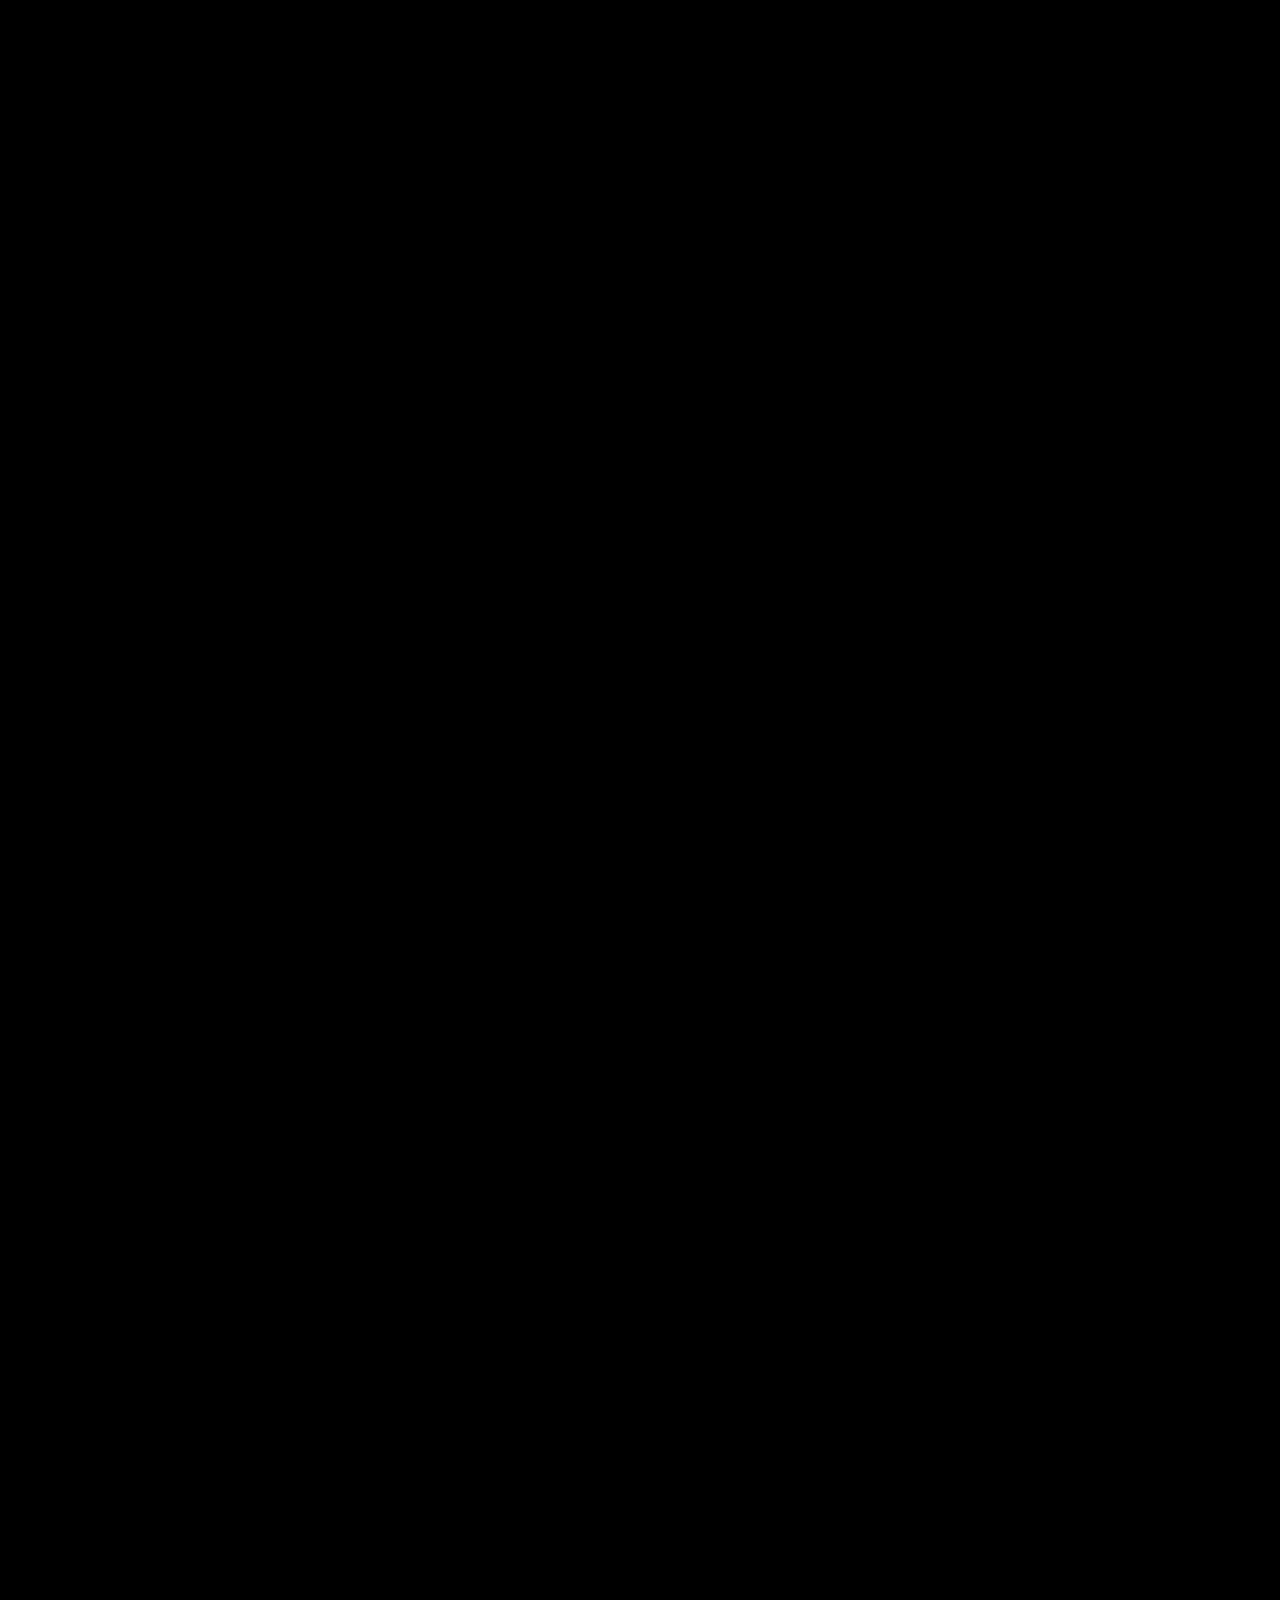
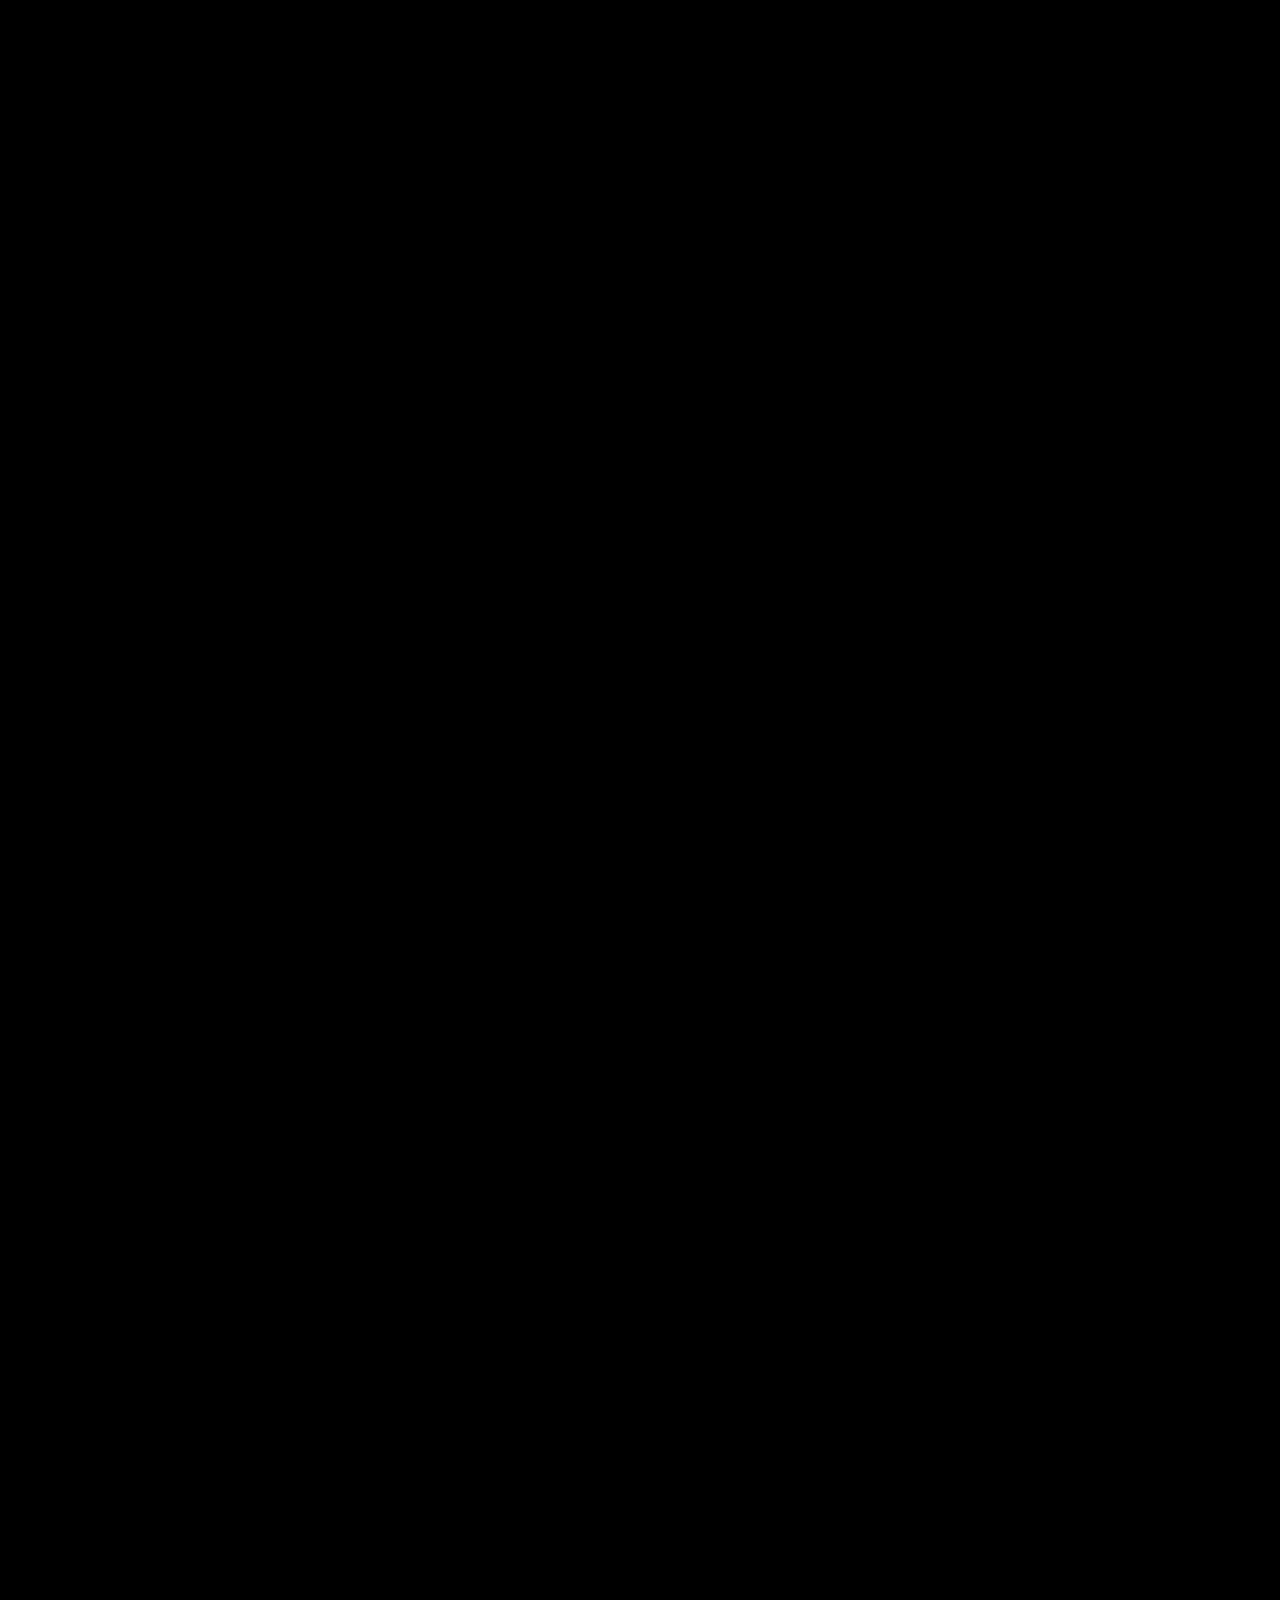
==== commit b70dabcd: "changement des images" ====
--- a/index.html
+++ b/index.html
@@ -97,9 +97,9 @@
                     <p class="desc_projet">Design 3D d'un jeu vidéo pour une gamejam de 3 jours.</p>
 
                     <div class="media lien-jeu" data-url="https://ghostsnwitches.itch.io/dear-trace">
-                        <img src="img/rendu_cuisinev2.jpg" alt="Dear Trace">
-                        <img src="img/close_up_plan_de_travail.jpg" alt="Dear Trace">
-                        <img src="img/close_up_sol.jpg" alt="Dear Trace">
+                        <img src="img/rendu_cuisine.jpg" alt="Dear Trace">
+                        <img src="img/plan_de_travail.jpg" alt="Dear Trace">
+                        <img src="img/sol.jpg" alt="Dear Trace">
                     </div>
                 </article>
 
@@ -108,11 +108,11 @@
                     <p class="desc_projet">Animation 3D d'une étrange rue abandonnée.</p>
 
                     <div class="media">
-                        <!--<img src="img/bw/IMG_2753.png" alt="La Rue" class="video-poster" data-video="videoscompr/larue1.mp4">-->
-                        <img src="img/larue/maison.png" alt="La Rue">
-                        <img src="img/larue/cartons.png" alt="La Rue">
-                        <img src="img/larue/chaises.png" alt="La Rue">
-                        <img src="img/larue/fantome.png" alt="La Rue">
+                        <img src="img/playlarue.png" alt="La Rue" class="video-poster" data-video="videoscompr/larue1.mp4">
+                        <img src="img/maison.png" alt="La Rue">
+                        <img src="img/cartons.png" alt="La Rue">
+                        <img src="img/chaises.png" alt="La Rue">
+                        <img src="img/fantome.png" alt="La Rue">
                     </div>
                     
                     
@@ -123,15 +123,15 @@
                     <p class="desc_projet">Jeu vidéo 3D d'un escape game dans un laboratoire.</p>
 
                     <div class="media">
-                        <!--<img src="img/bw/IMG_2756.png" alt="The Last Project" class="video-poster" data-video="videoscompr/tlp.mp4">-->
-                        <img src="img/tlp/start.png" alt="La Rue">
-                        <img src="img/tlp/IMG_0666.jpg" alt="tlp">
-                        <img src="img/tlp/IMG_0667.jpg" alt="tlp">
-                        <img src="img/tlp/IMG_0668.jpg" alt="tlp">
-                        <img src="img/tlp/IMG_0669.jpg" alt="tlp">
-                        <img src="img/tlp/IMG_0670.jpg" alt="tlp">
-                        <img src="img/tlp/IMG_0672.jpg" alt="tlp">
-                        <img src="img/tlp/IMG_0673.jpg" alt="tlp">
+                        <img src="img/histoirejeu.png" alt="The Last Project" class="video-poster" data-video="videoscompr/tlp.mp4">
+                        <img src="img/start.png" alt="La Rue">
+                        <img src="img/decor.jpg" alt="tlp">
+                        <img src="img/livre.jpg" alt="tlp">
+                        <img src="img/tablette.jpg" alt="tlp">
+                        <img src="img/cuisine.jpg" alt="tlp">
+                        <img src="img/poster.jpg" alt="tlp">
+                        <img src="img/active.jpg" alt="tlp">
+                        <img src="img/fin.jpg" alt="tlp">
                         
                     </div>
                     
@@ -147,13 +147,13 @@
                     <p class="desc_projet">Animation 2D.</p>
 
                     <div class="media">
-                        <!--<img src="img/bw/IMG_2754.png" alt="Burning Window" class="video-poster" data-video="videoscompr/videos_version_finale-2.mp4">-->
-                        <img src="img/bw/IMG_2738.jpeg" alt="Burning_window">
-                        <img src="img/bw/IMG_2748.png" alt="Burning_window">
-                        <img src="img/bw/IMG_2744.png" alt="Burning_window">
-                        <img src="img/bw/IMG_2745.png" alt="Burning_window">
-                        <img src="img/bw/IMG_2747.png" alt="Burning_window">
-                        <img src="img/bw/IMG_2746.png" alt="Burning_window">
+                        <img src="img/playanimation.png" alt="Burning Window" class="video-poster" data-video="videoscompr/videos_version_finale-2.mp4">
+                        <img src="img/stop.jpeg" alt="Burning_window">
+                        <img src="img/cherche.png" alt="Burning_window">
+                        <img src="img/cours.png" alt="Burning_window">
+                        <img src="img/visage.png" alt="Burning_window">
+                        <img src="img/cache.png" alt="Burning_window">
+                        <img src="img/fiere.png" alt="Burning_window">
                     </div>
                     
                 </article>
@@ -163,8 +163,8 @@
                     <p class="desc_projet">Charadesign, Storyboard et Animatique.</p>
 
                     <div class="media">
-                        <!--<img src="img/bw/IMG_2755.png" alt="Le Nouveau Prof" class="video-poster" data-video="videoscompr/animatique.mp4">-->
-                        <img src="img/harrypotter.PNG" alt="Le_nouveau_prof">
+                        <img src="img/playhp.png" alt="Le Nouveau Prof" class="video-poster" data-video="videoscompr/animatique.mp4">
+                        <img src="img/hpcouleur.PNG" alt="Le_nouveau_prof">
                         <img src="img/emotions.png" alt="Le_nouveau_prof">
                         <img src="img/silas.png" alt="Le_nouveau_prof">
                         <img src="img/icarus.png" alt="Le_nouveau_prof">
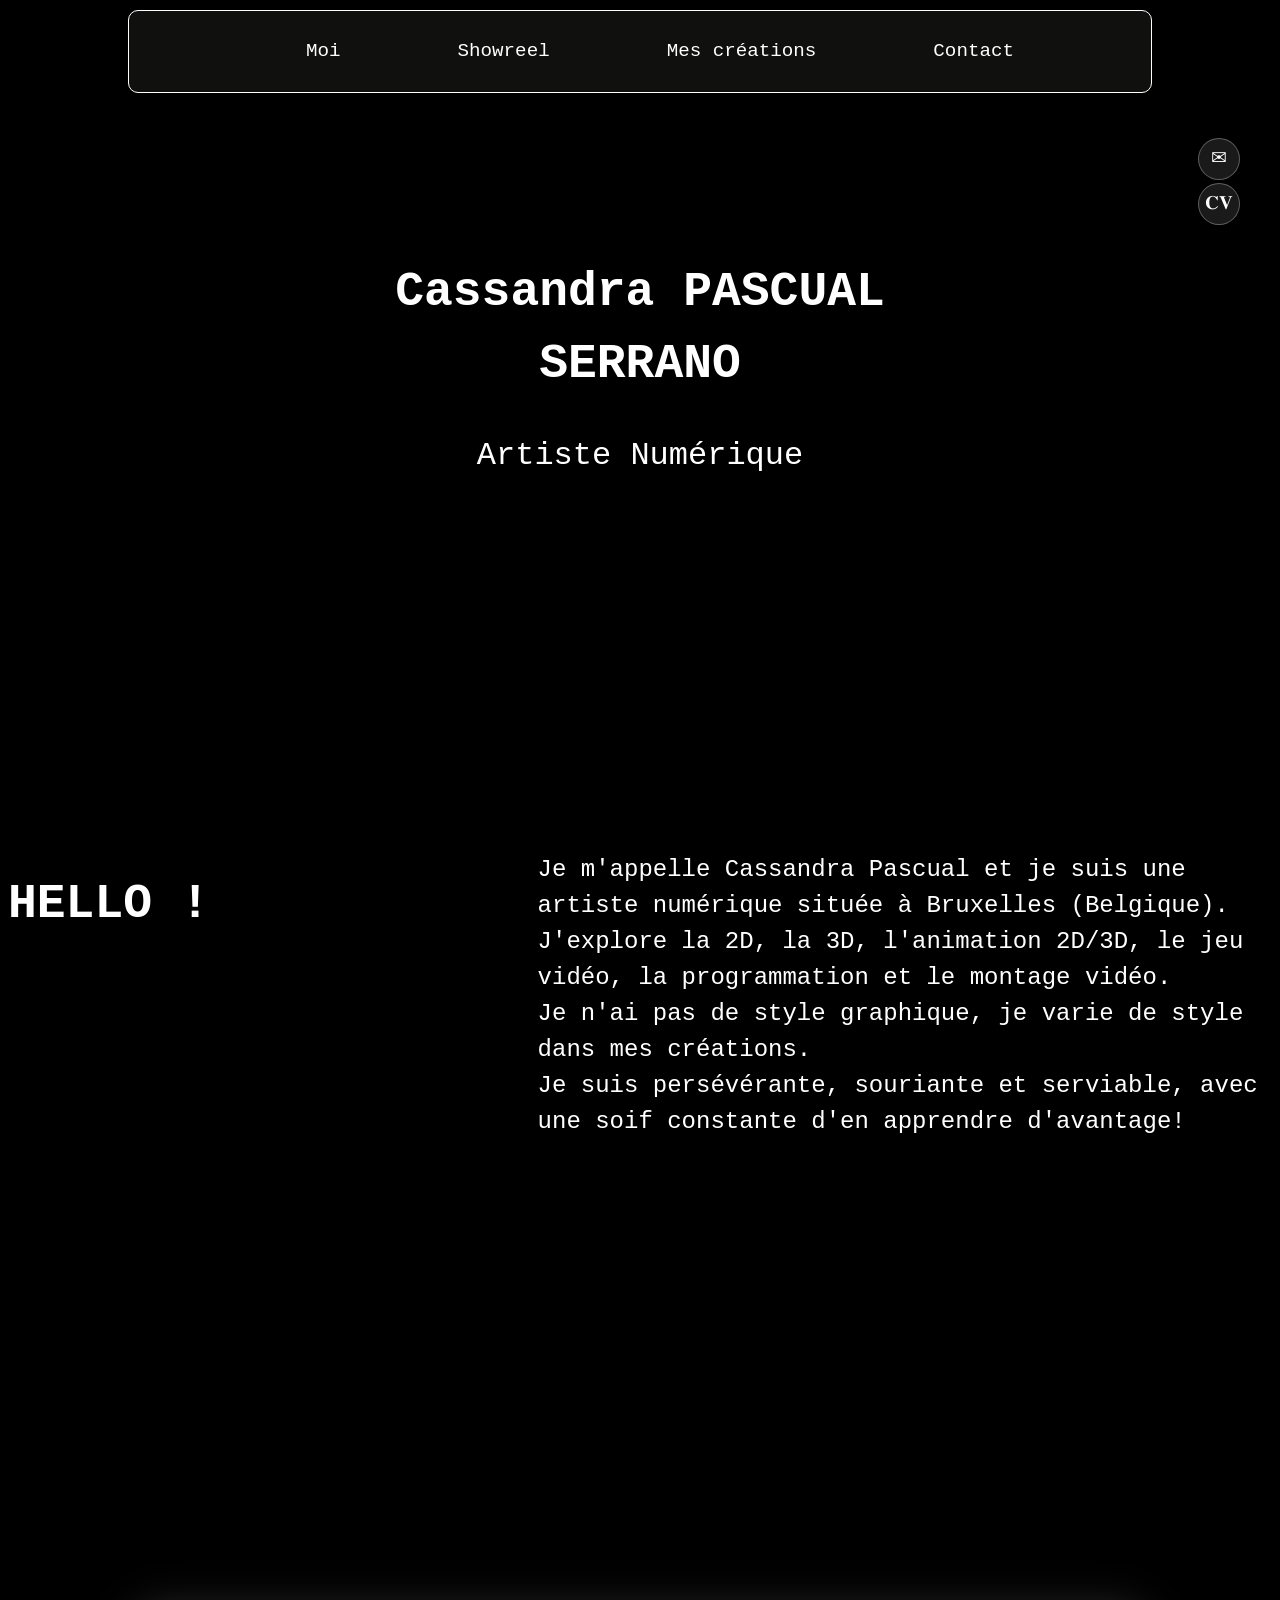
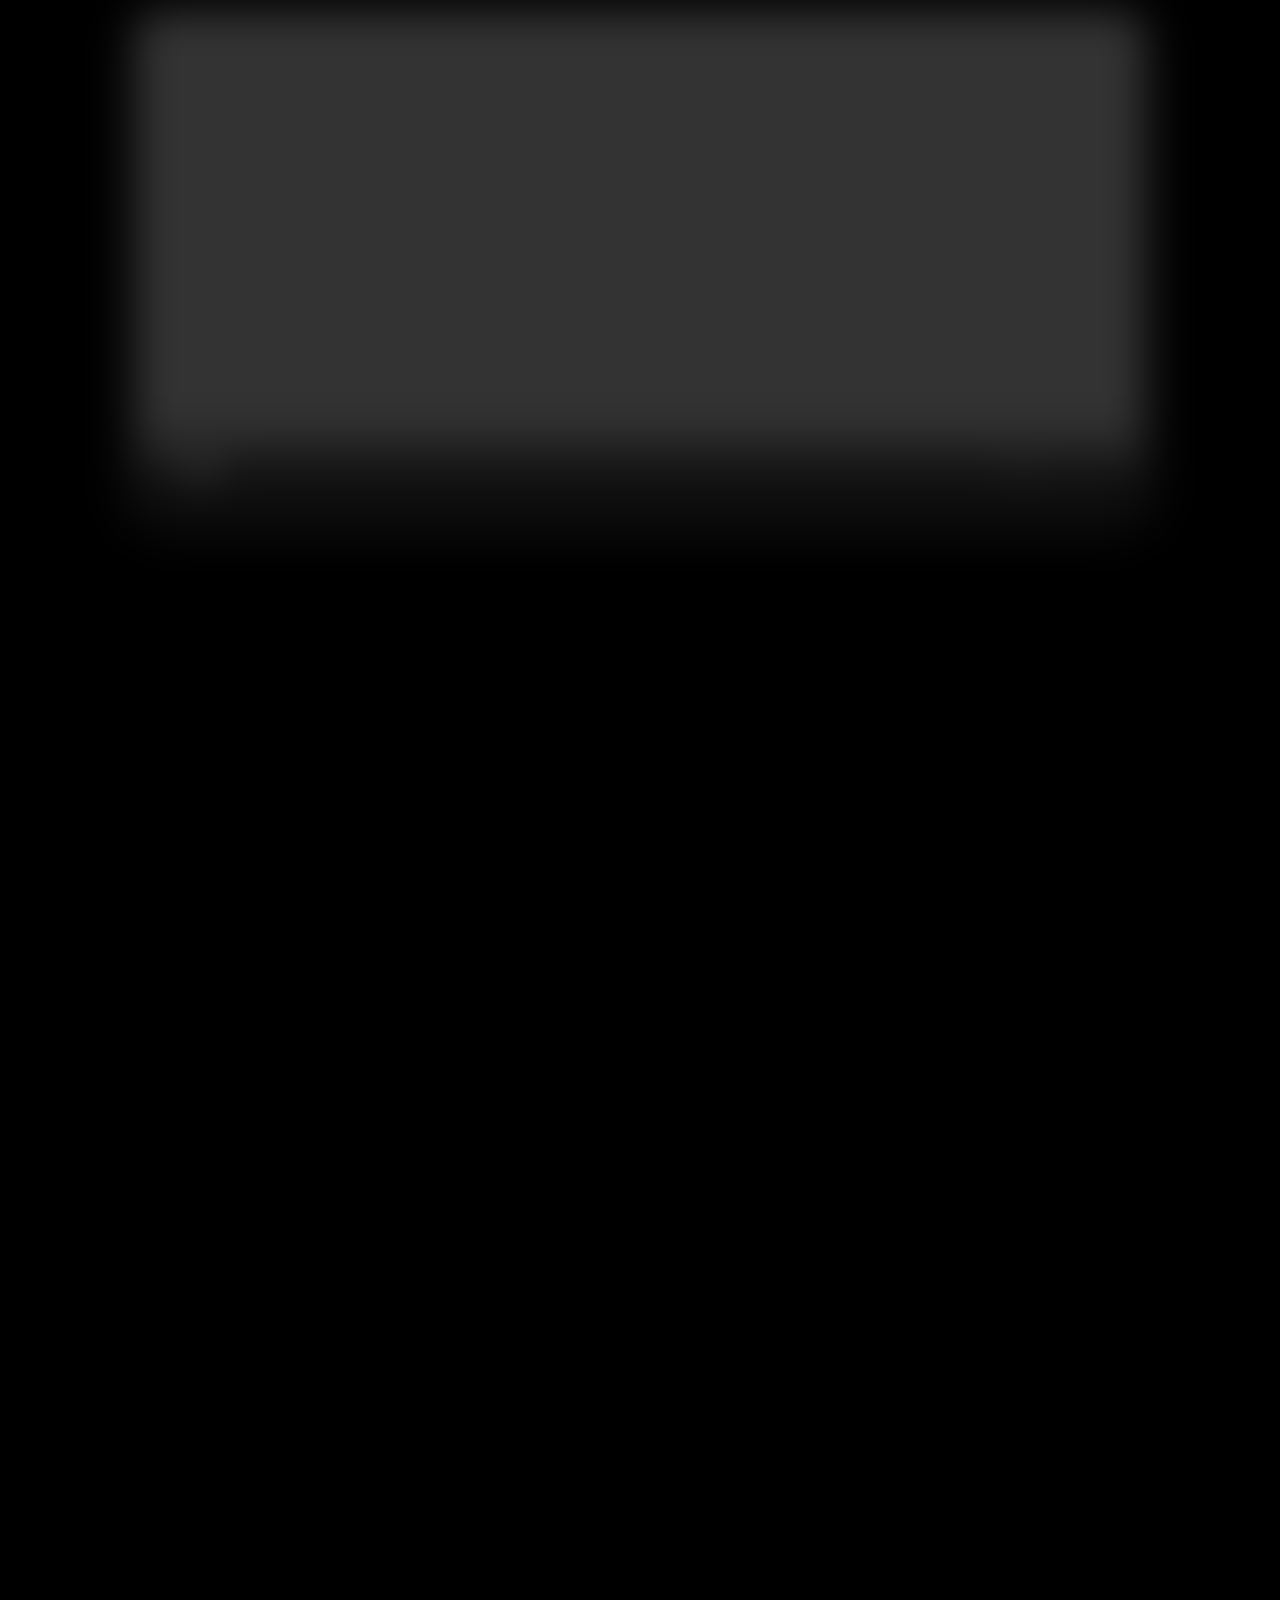
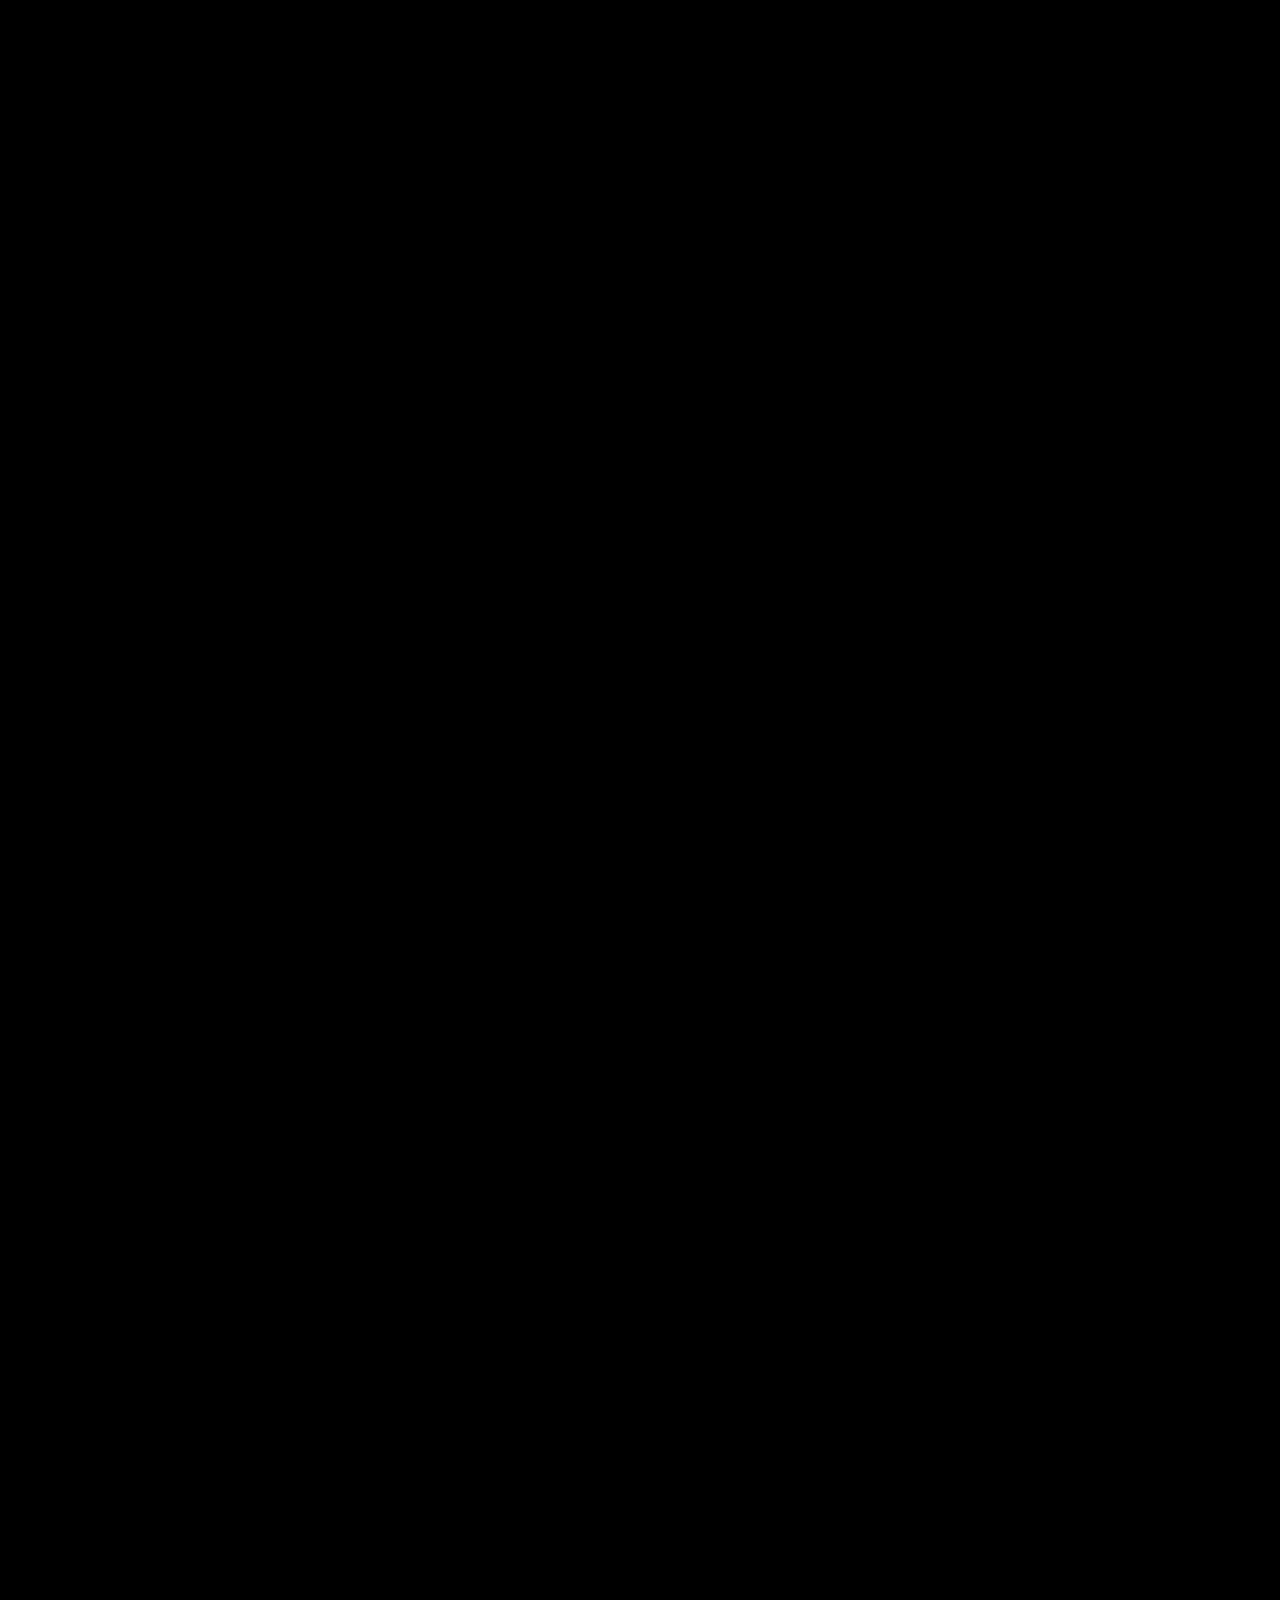
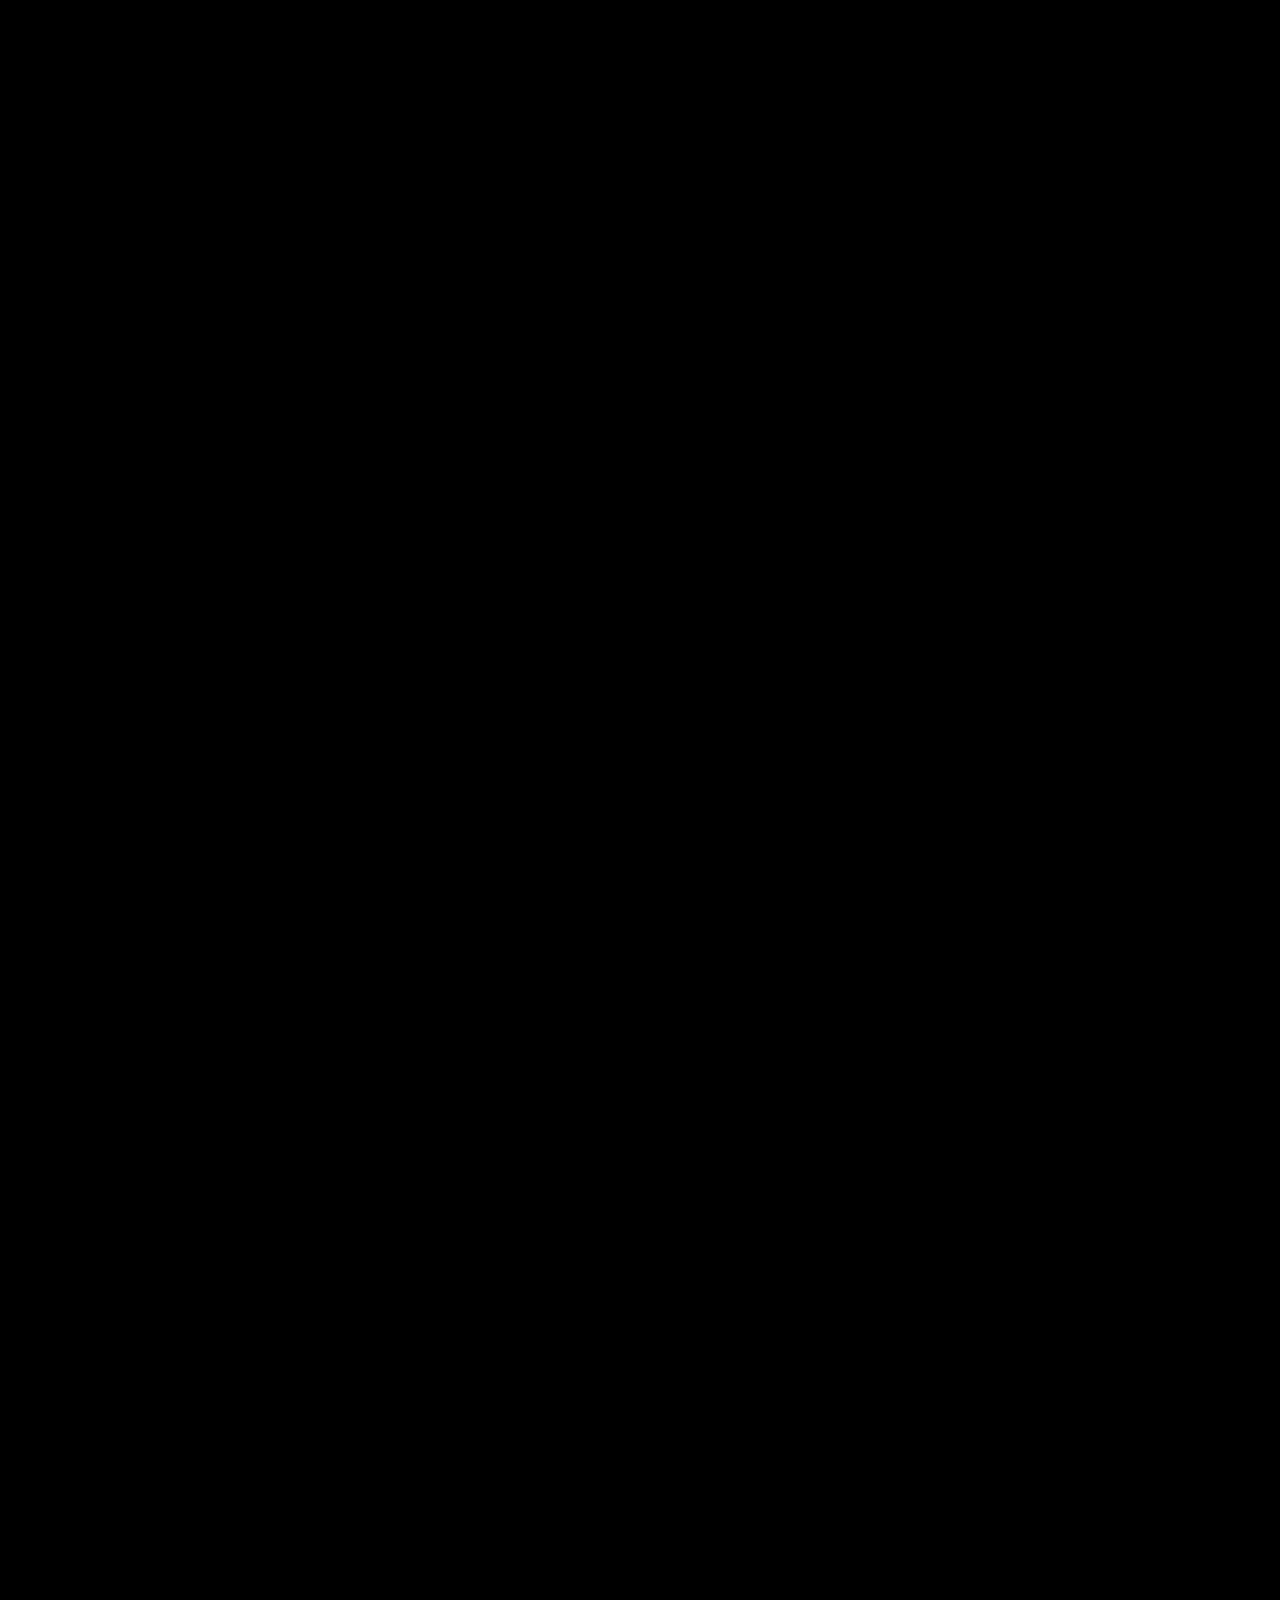
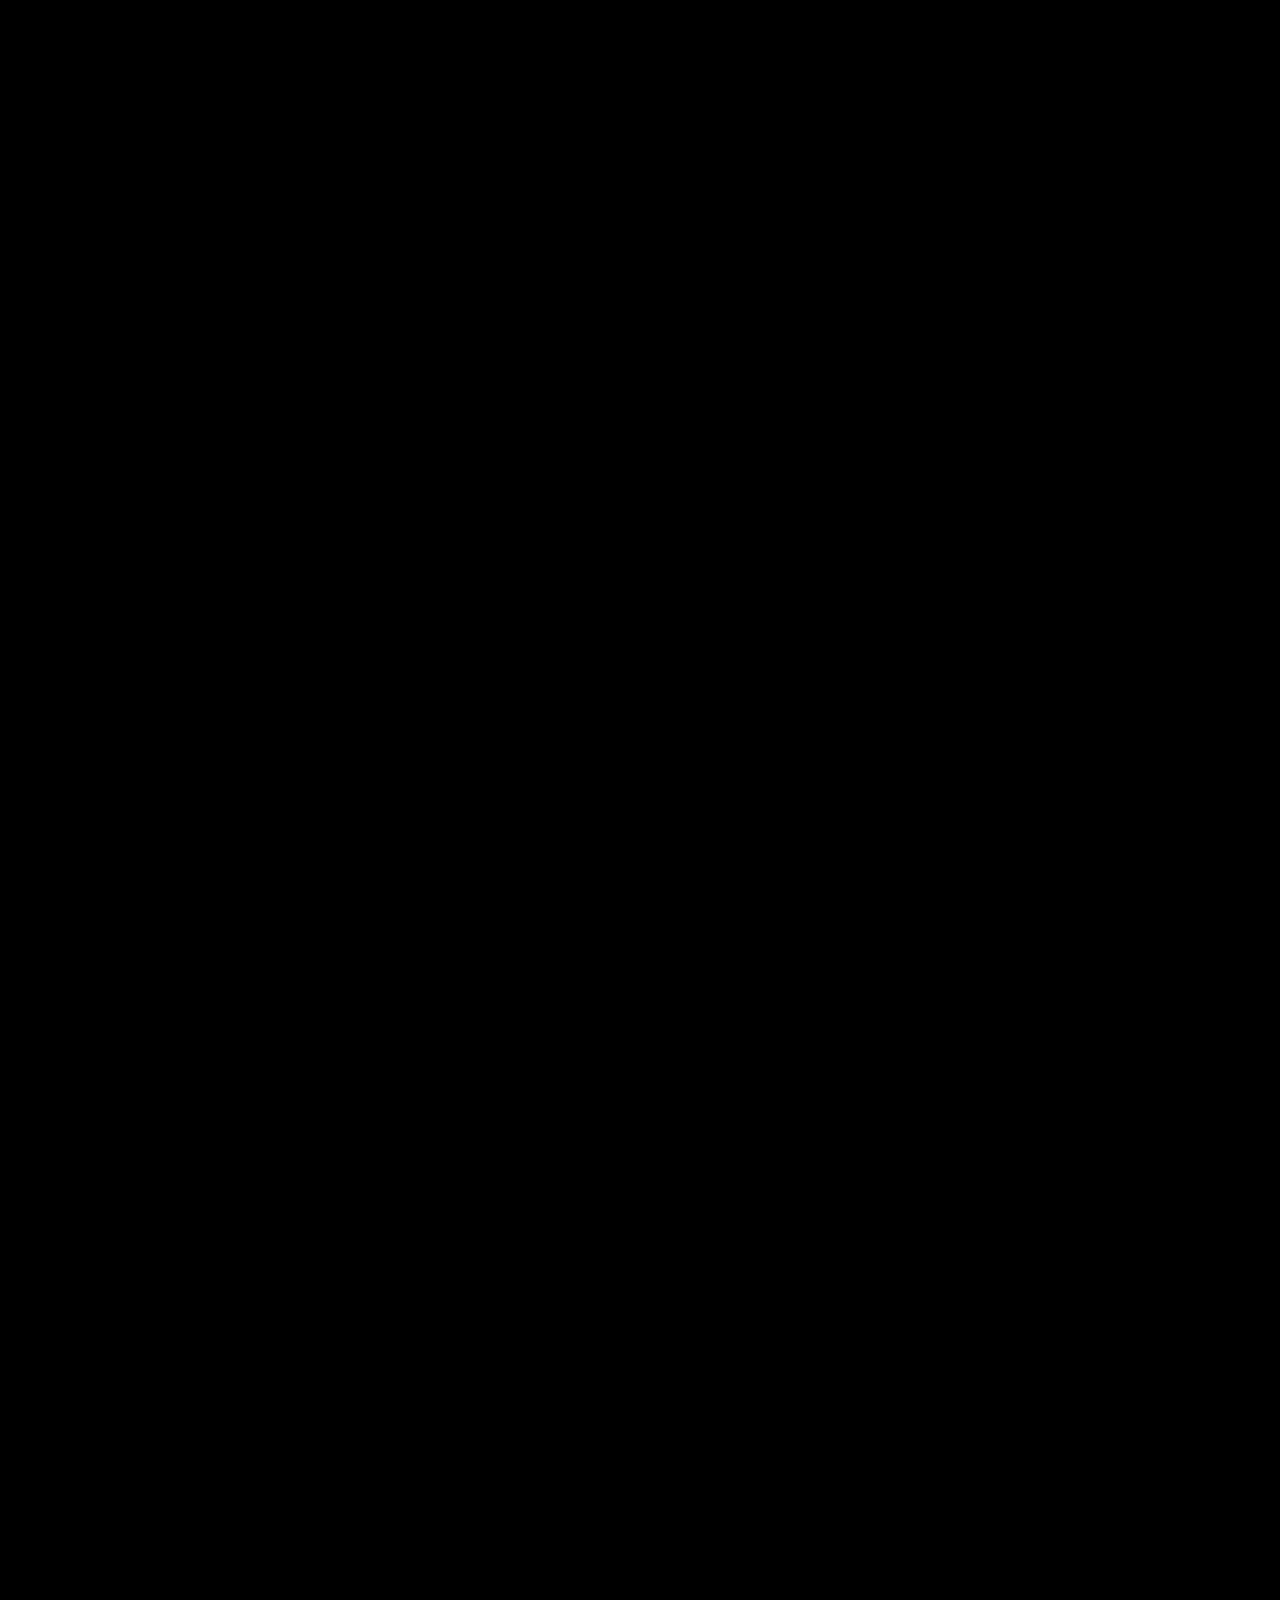
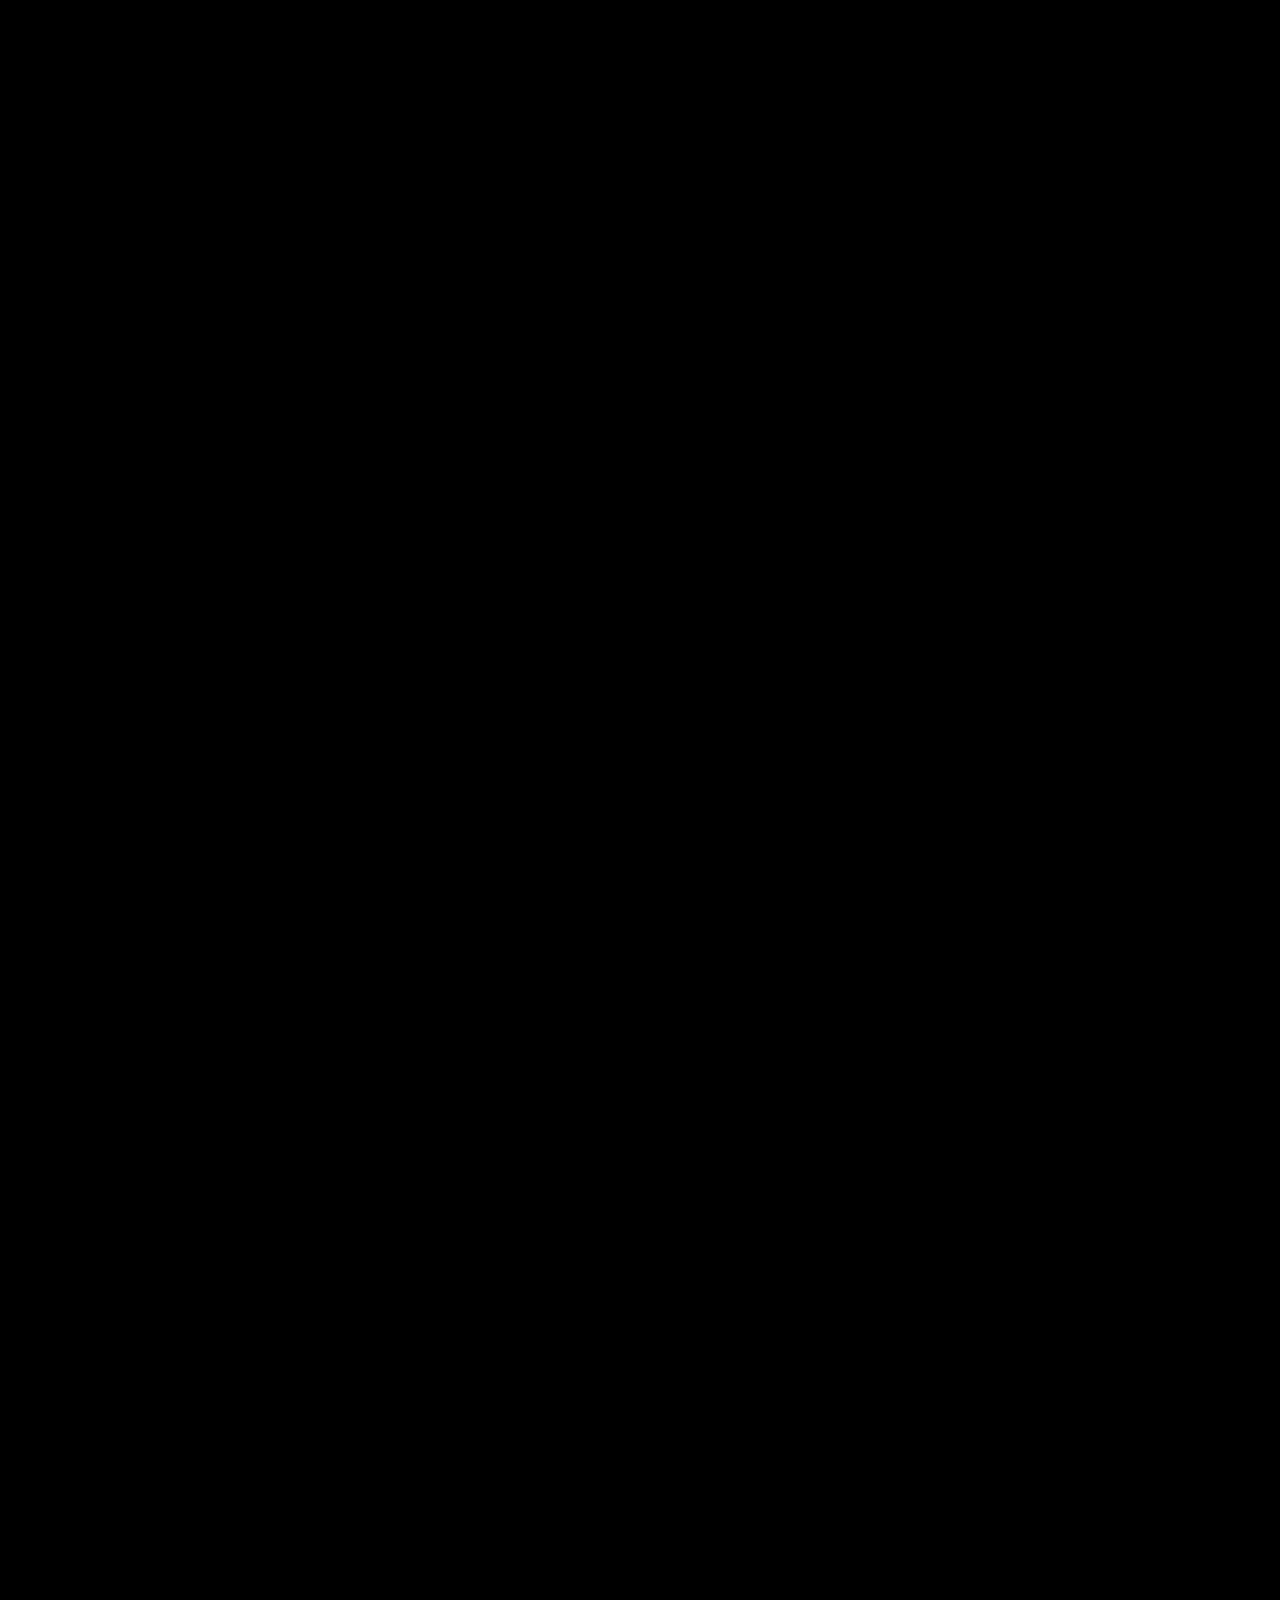
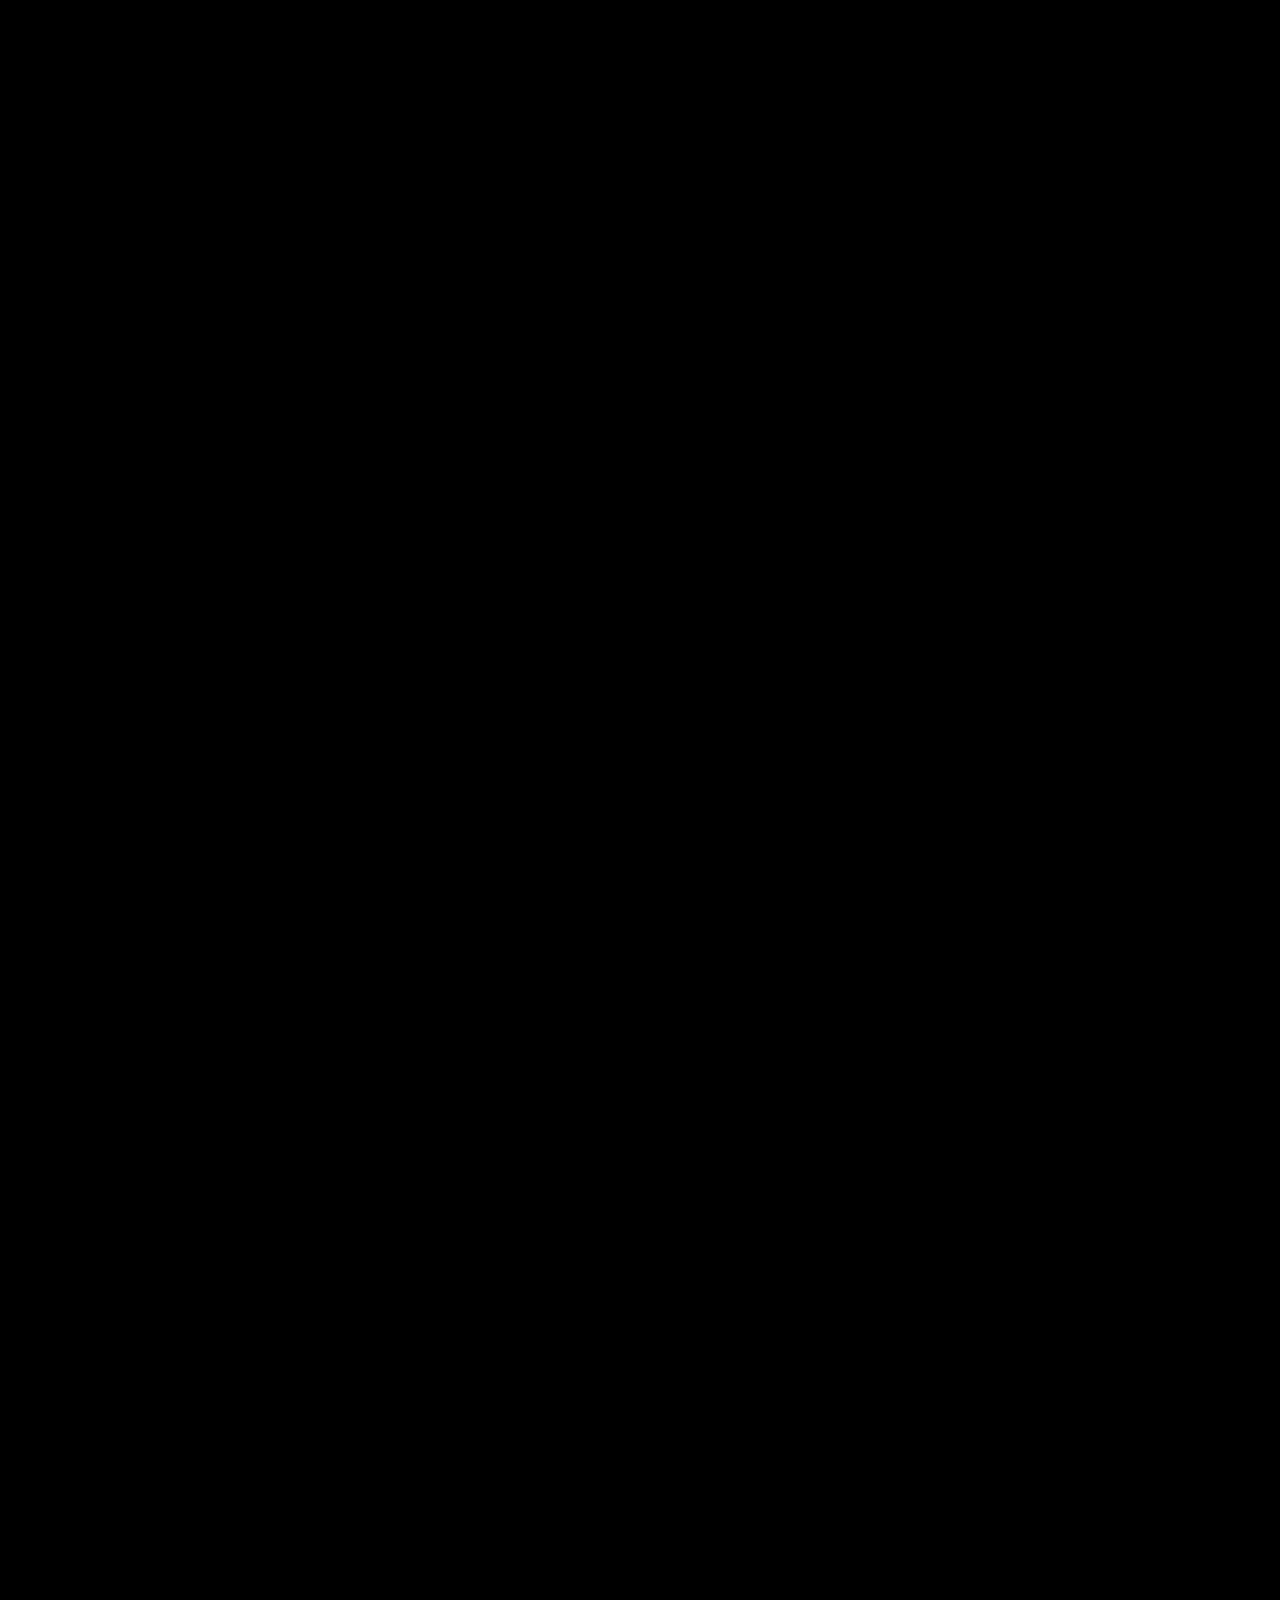
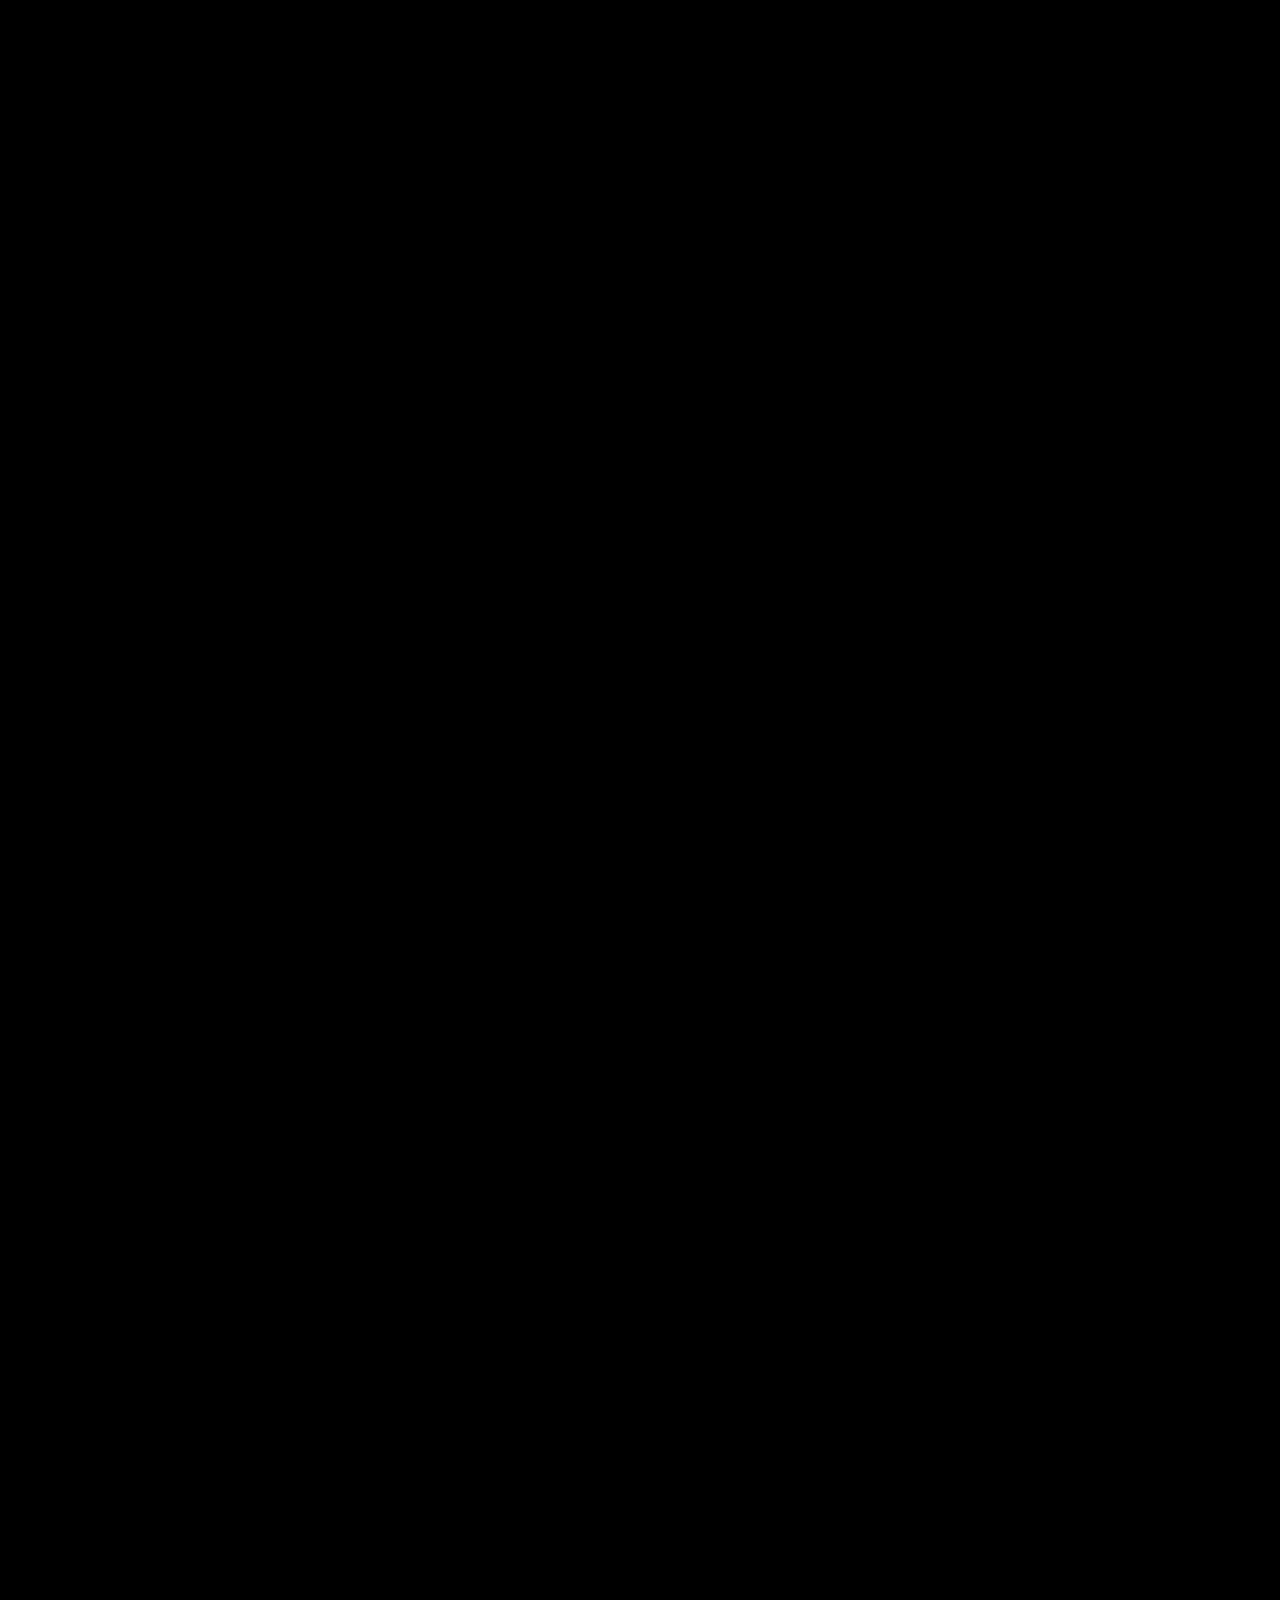
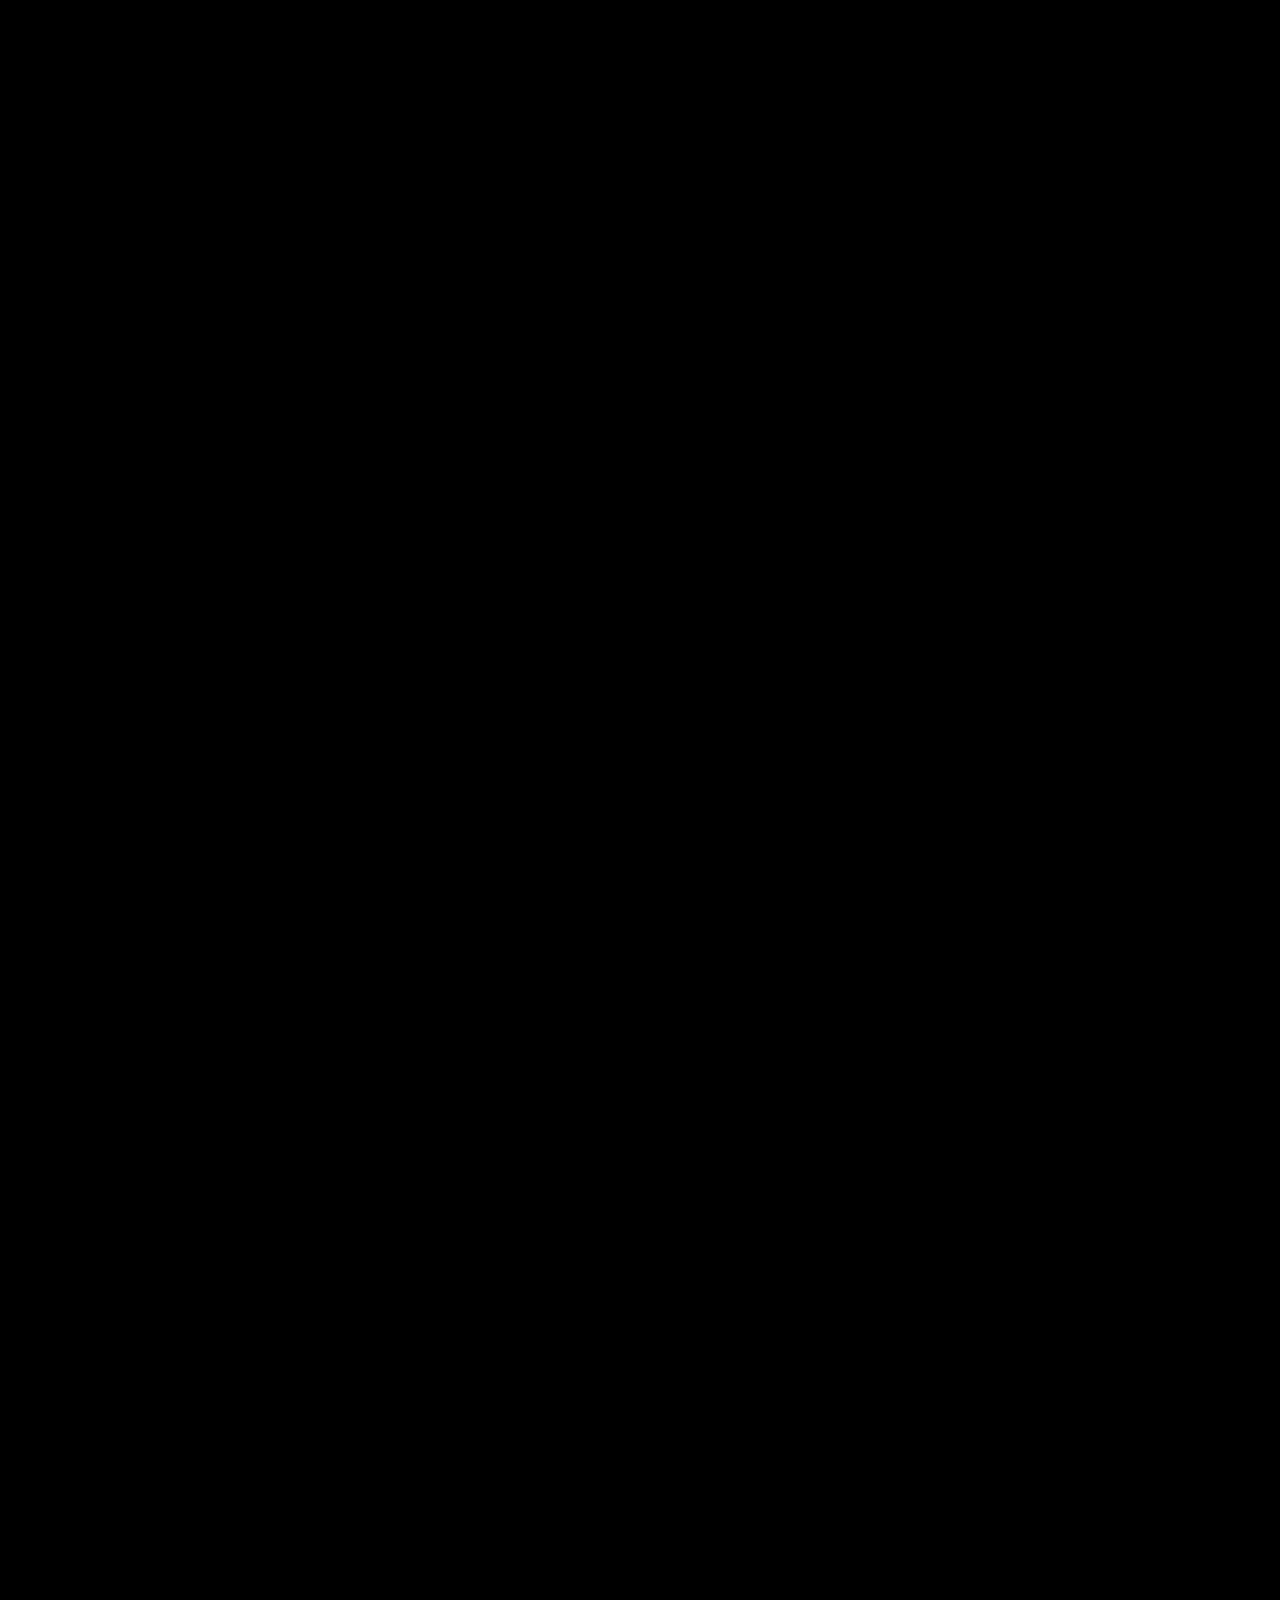
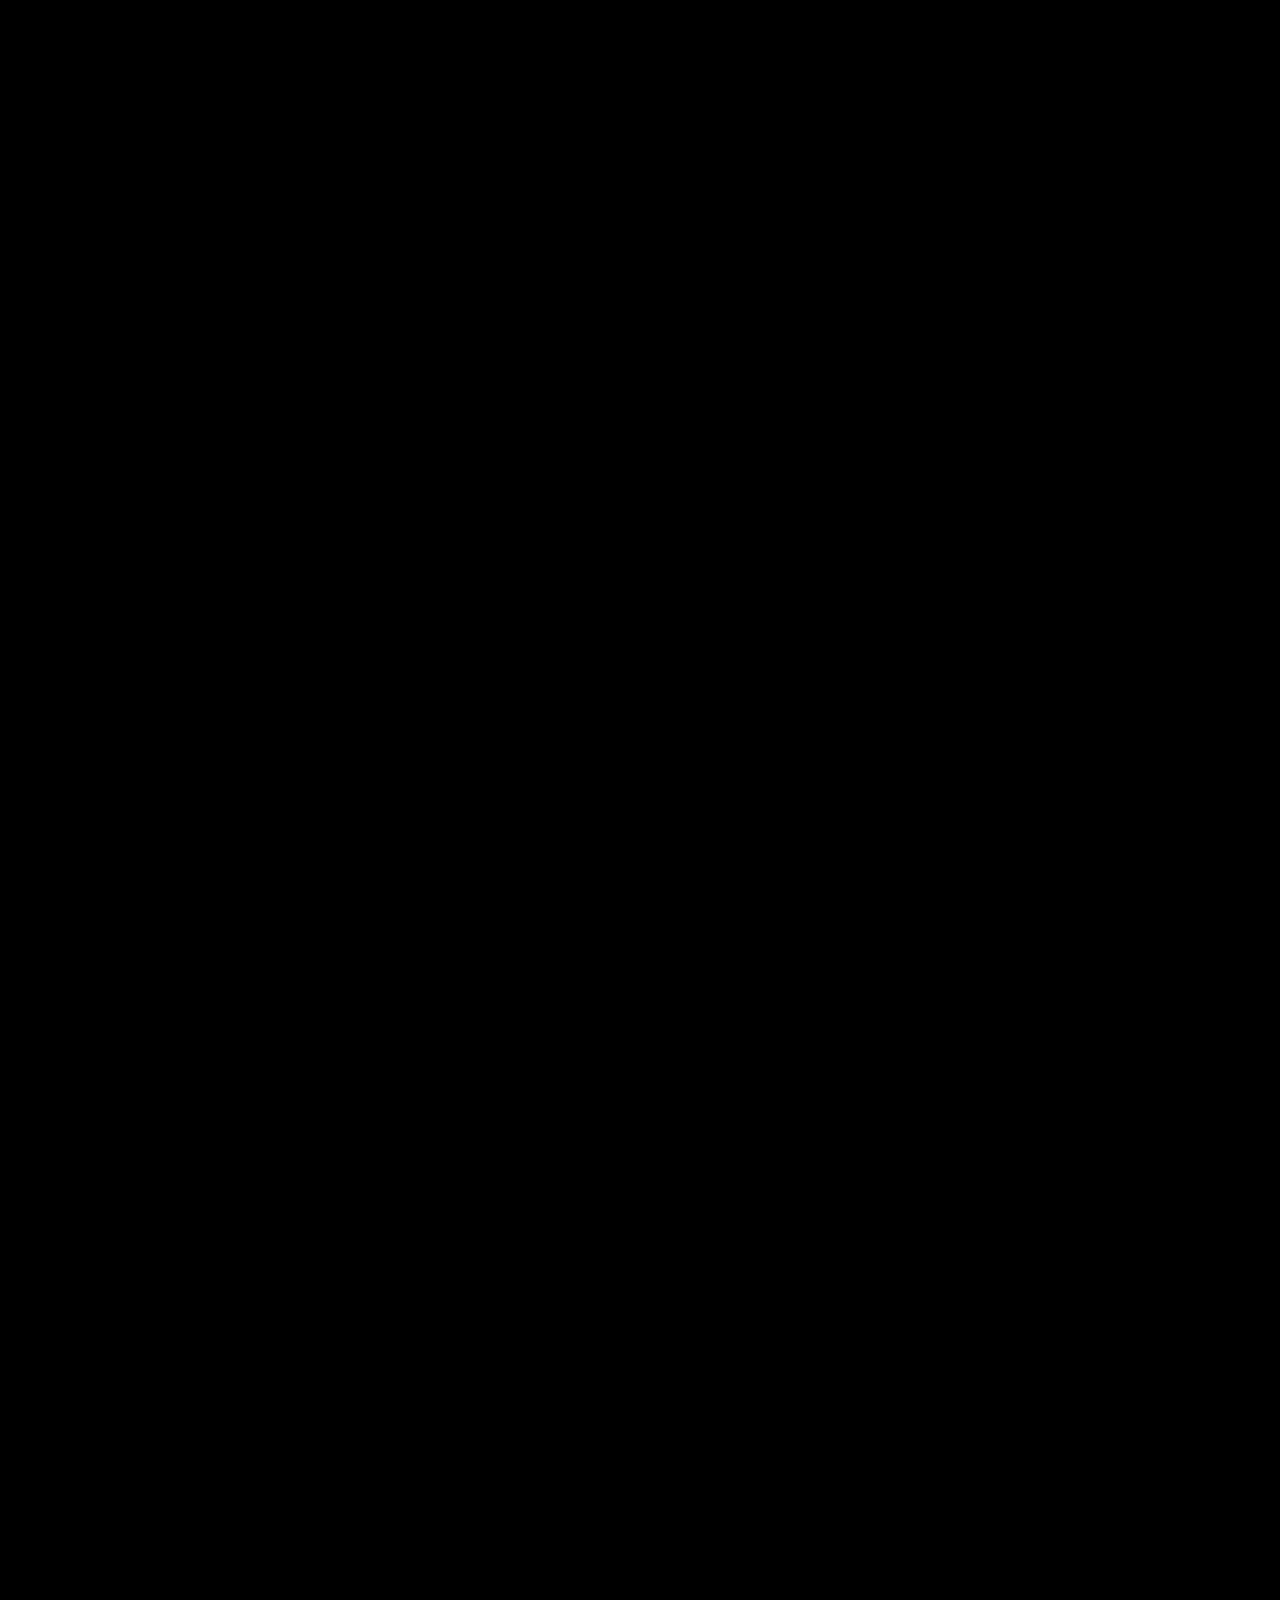
==== commit 070ae2c7: "ajout d'affiches" ====
--- a/index.html
+++ b/index.html
@@ -21,6 +21,7 @@
                    <li><a href="#Dear_trace">Dear Trace</a></li> 
                    <li><a href="#La_rue">La Rue</a></li>  
                    <li><a href="#The_last_project">The Last Project</a></li>
+                   <li><a href="#Affiches">Affiches</a></li>
                    <li><a href="#Burning_window">Burning Window</a></li>
                    <li><a href="#Le_nouveau_prof">Le Nouveau Prof</a></li>
                    <!--<li><a href="clipweb.html">Clipweb</a></li>-->
@@ -143,6 +144,20 @@
                 <h5 class="titre_categorie"> 2D </h5>
 
                 <article class="projet"> 
+                    <h6 id="Affiches" class="titre_projet"> Affiches</h6>
+                    <p class="desc_projet">Affiches réalisées à partir de thèmes imposé.</p>
+
+                    <div class="media">
+                        <div class="Affiches">
+                            <img src="img/IMG_2844.jpeg" alt="Affiche_Halloween">
+                            <img src="img/IMG_2843.jpeg" alt="Affiche_Halloween_costume">
+                            <img src="img/Sans titre5 21.png" alt="Affiche_Carnaval">
+                        </div>
+                    </div>
+                    
+                </article>
+
+                <article class="projet"> 
                     <h6 id="Burning_window" class="titre_projet"> Burning Window</h6>
                     <p class="desc_projet">Animation 2D.</p>
 
@@ -234,7 +249,7 @@
         <div class="footer-content">
             <h4>Contact</h4>
             <div class="footer-copyright">
-                <p>© 2025 Cassandra Pascual Serrano</p>
+                <p>© 2026 Cassandra Pascual Serrano</p>
             </div>
             <div class="footer-info">
                 <p>Artiste numérique | Portfolio personnel</p>
--- a/styles/styles.css
+++ b/styles/styles.css
@@ -264,93 +264,76 @@
     }
 }
 
-/*#creations h3 {
-    
-    
-}*/
-
-.mescrea-content{
-   display: flex;
-   flex-direction: column;
-   align-items: center;
-   width: 100%;
-   padding: clamp(20px, 4vw, 40px);
-   text-align: center;
-
-}
-
-.categories {
-    margin-bottom: clamp(40px, 10vh, 120px);
-
-}
-
-.titre_categorie {
-    font-family: Impact, Haettenschweiler, 'Arial Narrow Bold', sans-serif;
-    color: white;
-    /*font-size: 4rem;*/
-    font-size: clamp(2rem, 5vw, 4rem);
-    text-align: left;
-    margin-bottom: 60px;
-    display: flex;
-    align-items: center;
-    gap: 80px;
-}
-
-.titre_categorie::after {
-    content: "";
-    flex-grow: 1;
-    height: 3px;
-    background-color: white;
-    border-radius: 2px;
-}
-
-.projet {
-    margin-bottom: clamp(40px, 8vh, 100px);
-    text-align: left;
-}
-
-.titre_projet {
-    color: white;
-    font-size: clamp(1.2rem, 3vw, 2rem);
-    /*font-size: 2rem;*/
-    margin-bottom: 10px;
-    text-align: center;
-}
-
-.desc_projet {
-    font-size: clamp(1rem, 2.5vw, 1.2rem);
-    /*font-size: 1.2rem;*/
-    max-width: 100%;
-    margin: 0 auto 30px auto;
-    text-align: center;
-    font-style: italic;
-}
-
-.media {
-    display: flex;
-    flex-direction: column;
-    align-items: center;
-    gap: 30px;
-
-}
-.media img,
-.media video {
-    width: 100%;
+
+
+#creations h3 { 
+    margin-top: 200px; 
+    margin-bottom: 120px; 
+} 
+.mescrea-content{ 
+    max-width: 1000px; 
+    margin: 0 auto; 
+    padding: 0 40px; 
+    text-align: center; 
+} 
+
+.titre_categorie { 
+    font-family: Impact, Haettenschweiler, 'Arial Narrow Bold', sans-serif; 
+    color: white; 
+    font-size: 4rem; 
+    text-align: left; 
+    margin-bottom: 60px; 
+    display: flex; 
+    align-items: center; 
+    gap: 80px; 
+} 
+.titre_categorie::after { 
+    content: ""; 
+    flex-grow: 1; 
+    height: 3px; 
+    background-color: white; 
+    border-radius: 2px; 
+} 
+.projet { 
+    margin-bottom: 120px; 
+    text-align: left; 
+} 
+
+.titre_projet { 
+    color: white; 
+    font-size: 2rem; 
+    margin-bottom: 10px; 
+    text-align: center; 
+} 
+.desc_projet { 
+    font-size: 1.2rem; 
+    max-width: 600px; 
+    margin: 0 auto 30px auto; 
+    text-align: center; 
+    font-style: italic; 
+} 
+.media { 
+    display: flex; 
+    flex-direction: column; 
+    align-items: center; 
+    gap: 30px; 
+} 
+.media img, 
+.media video { 
+    width: 100%; 
     max-width: 900px;
-    height: auto;
-    display: block;
-    border-radius: 20px;
-    border: 3px solid rgba(255, 255, 255, 0.2);
-    box-shadow: 0 0 40px rgba(255, 255, 255, 0.1);
-}
-
-.video-poster {
-    cursor: none;
-}
-
-.lien-jeu {
-    cursor: none;
-}
+    display: block; 
+    border-radius: 20px; 
+    border: 3px solid rgba(255, 255, 255, 0.2); 
+    box-shadow: 0 0 40px rgba(255, 255, 255, 0.1); 
+} 
+.video-poster { 
+    cursor: none; 
+} 
+.lien-jeu { 
+    cursor: none; 
+}
+
 
 @media screen and (max-width: 768px) {
     #creations h3 {
@@ -1081,3 +1064,9 @@
     max-width: 1000px;      /* optionnel : limite la taille des images */
     width: 100%;           /* responsive si max-width est défini */
 }
+
+.Affiches {
+    display: grid;
+    grid-template-columns: repeat(3, 1fr);
+    gap: 20px;
+}
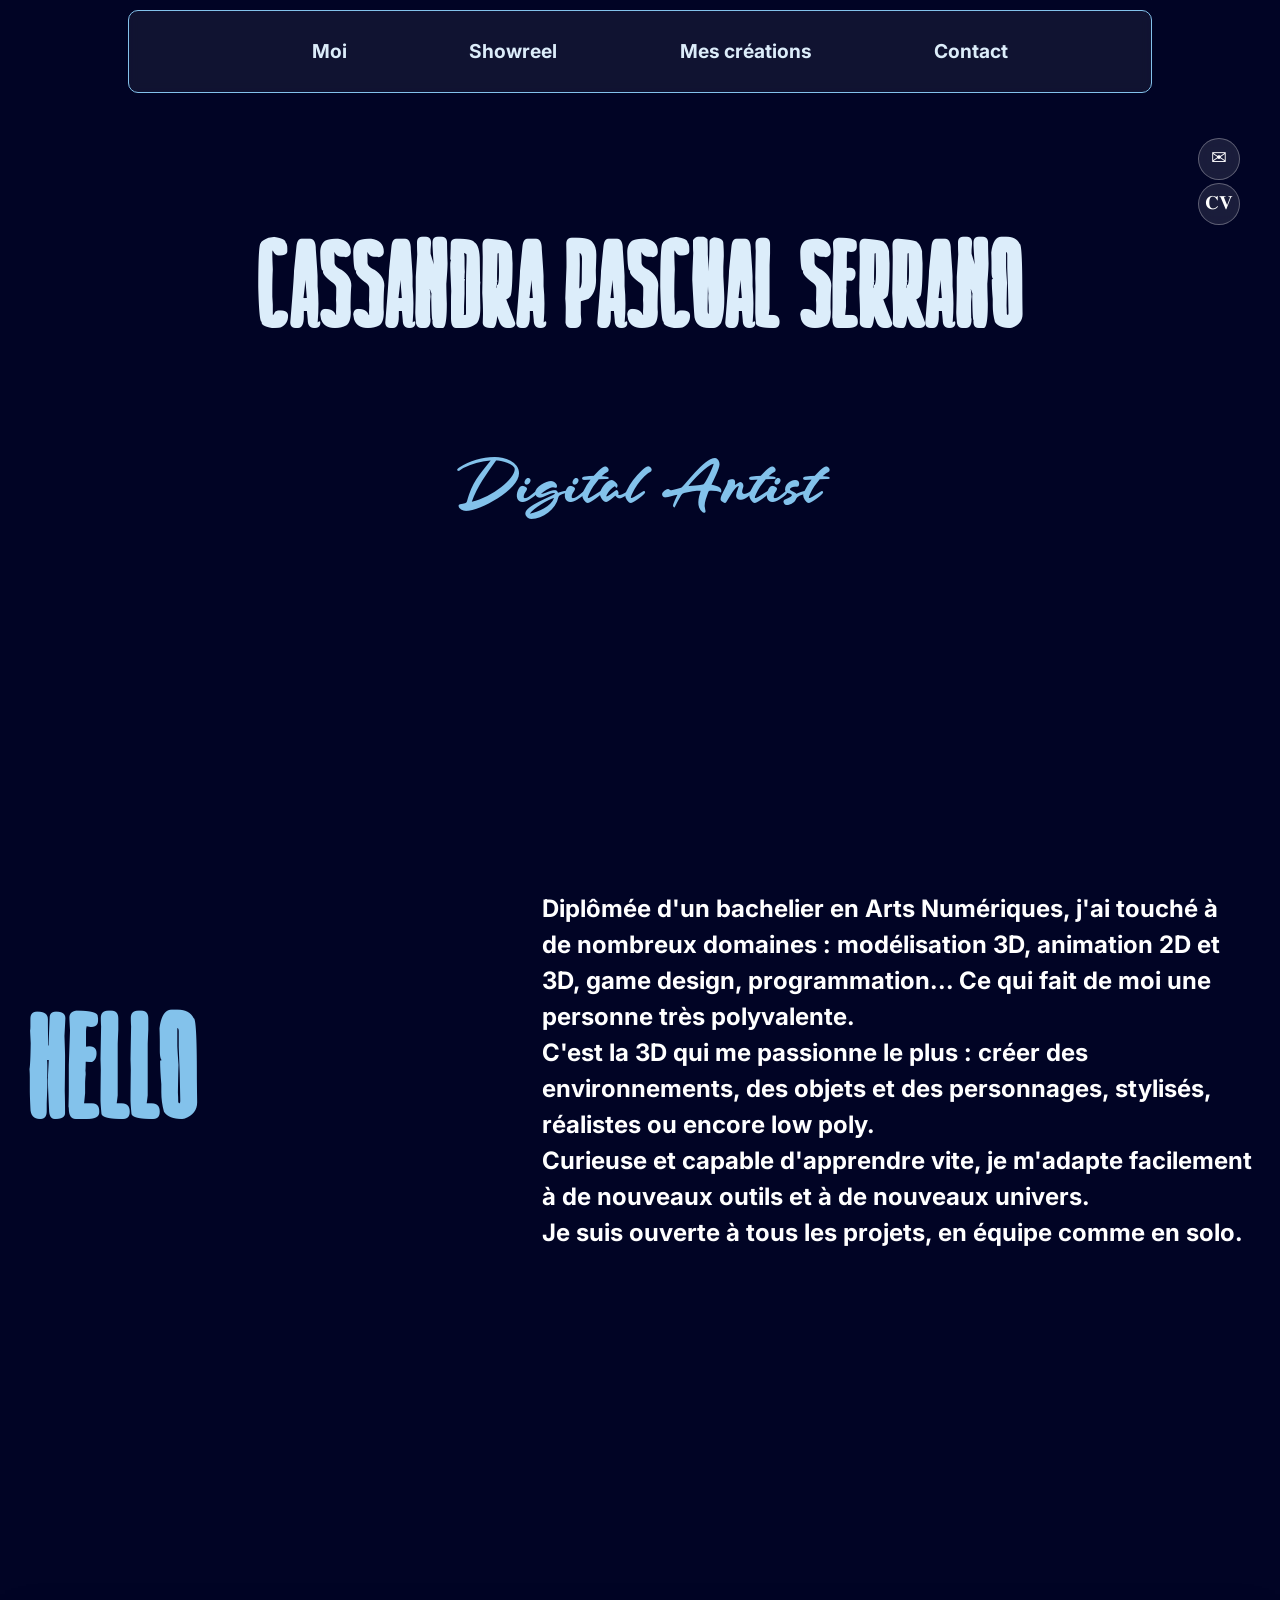
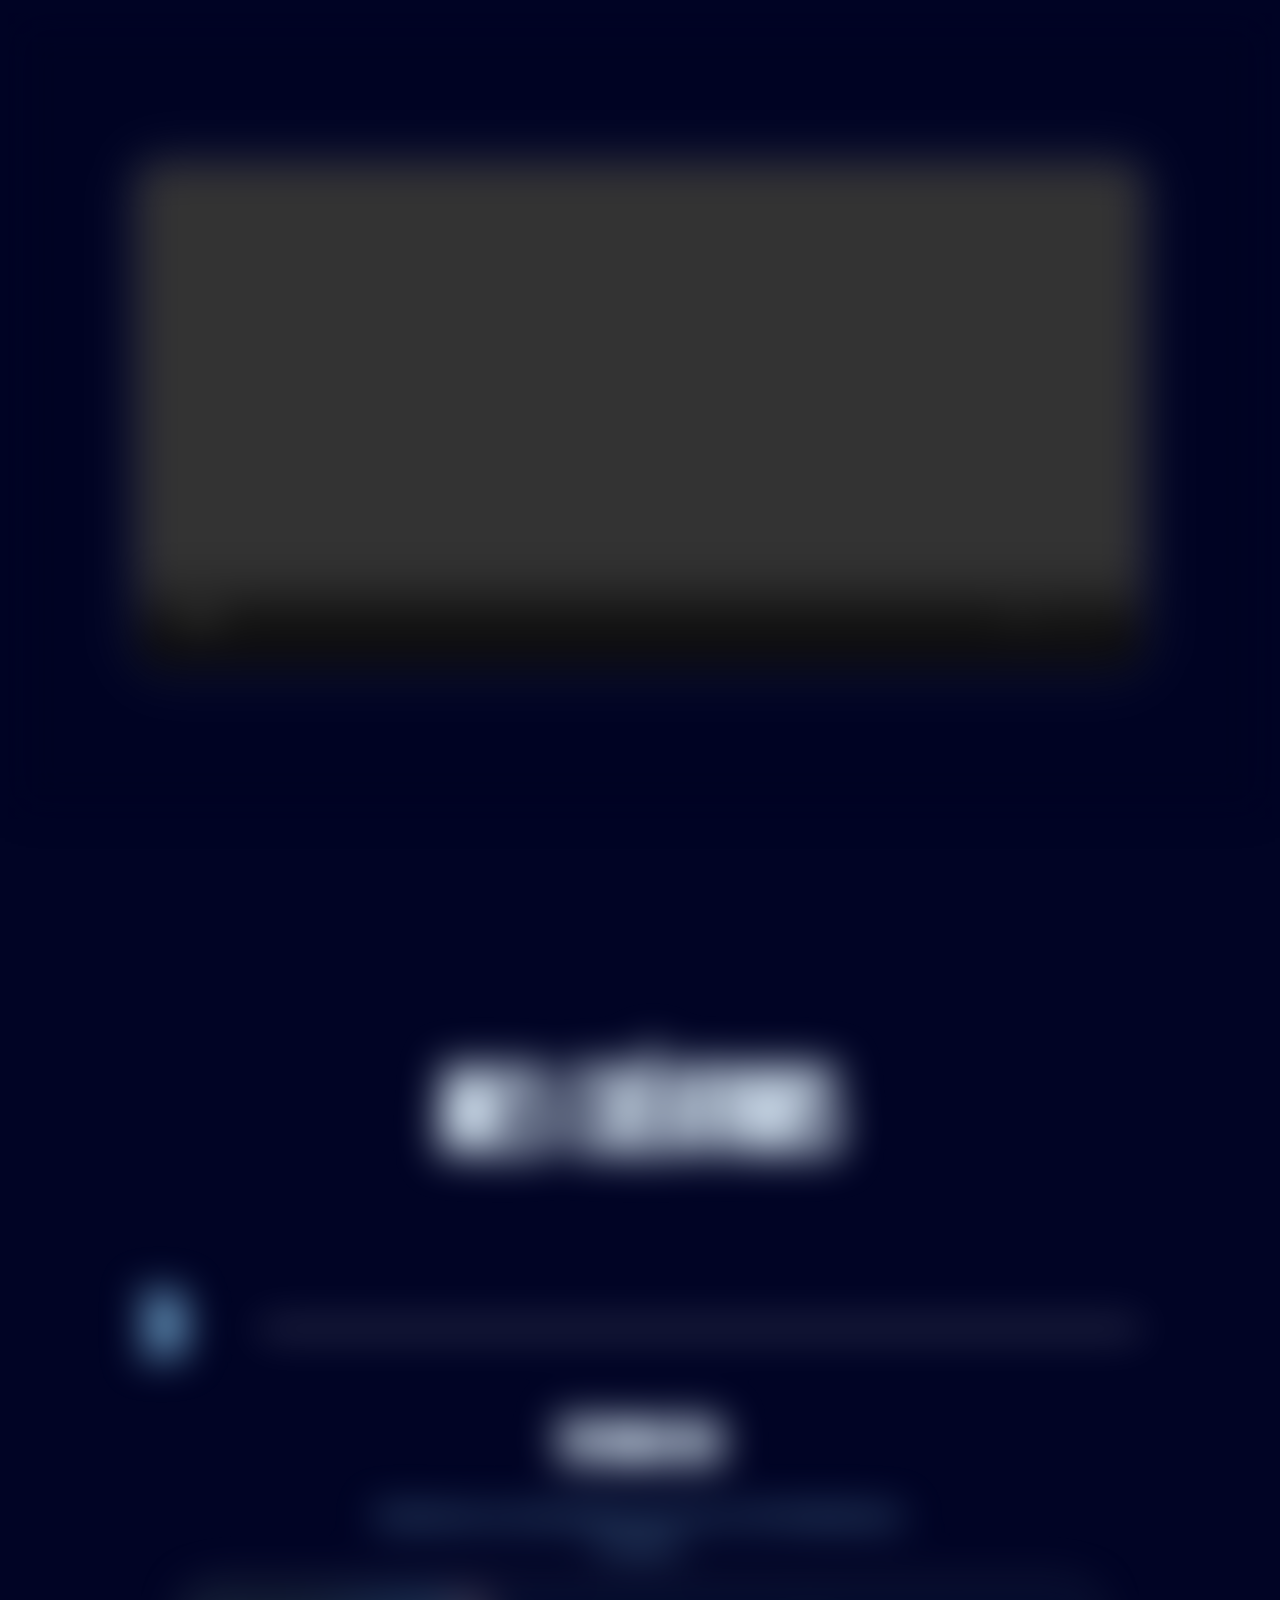
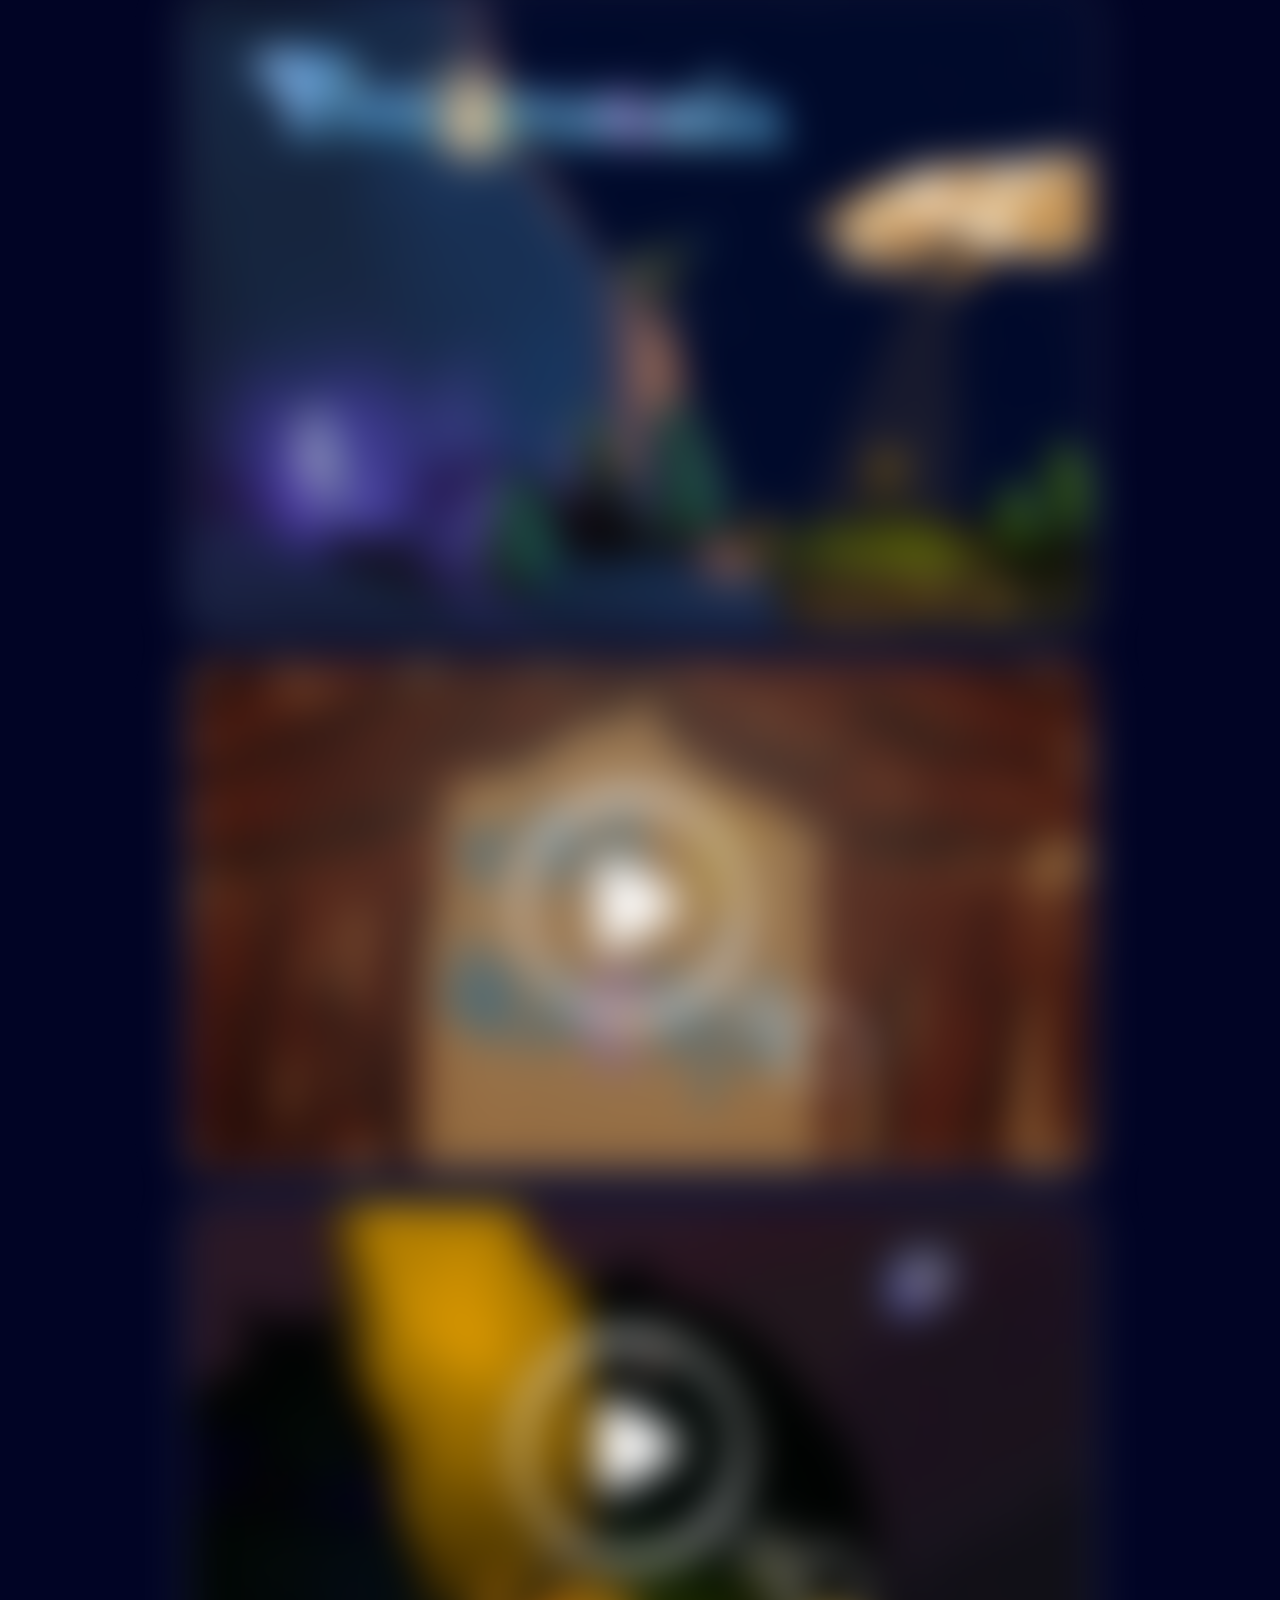
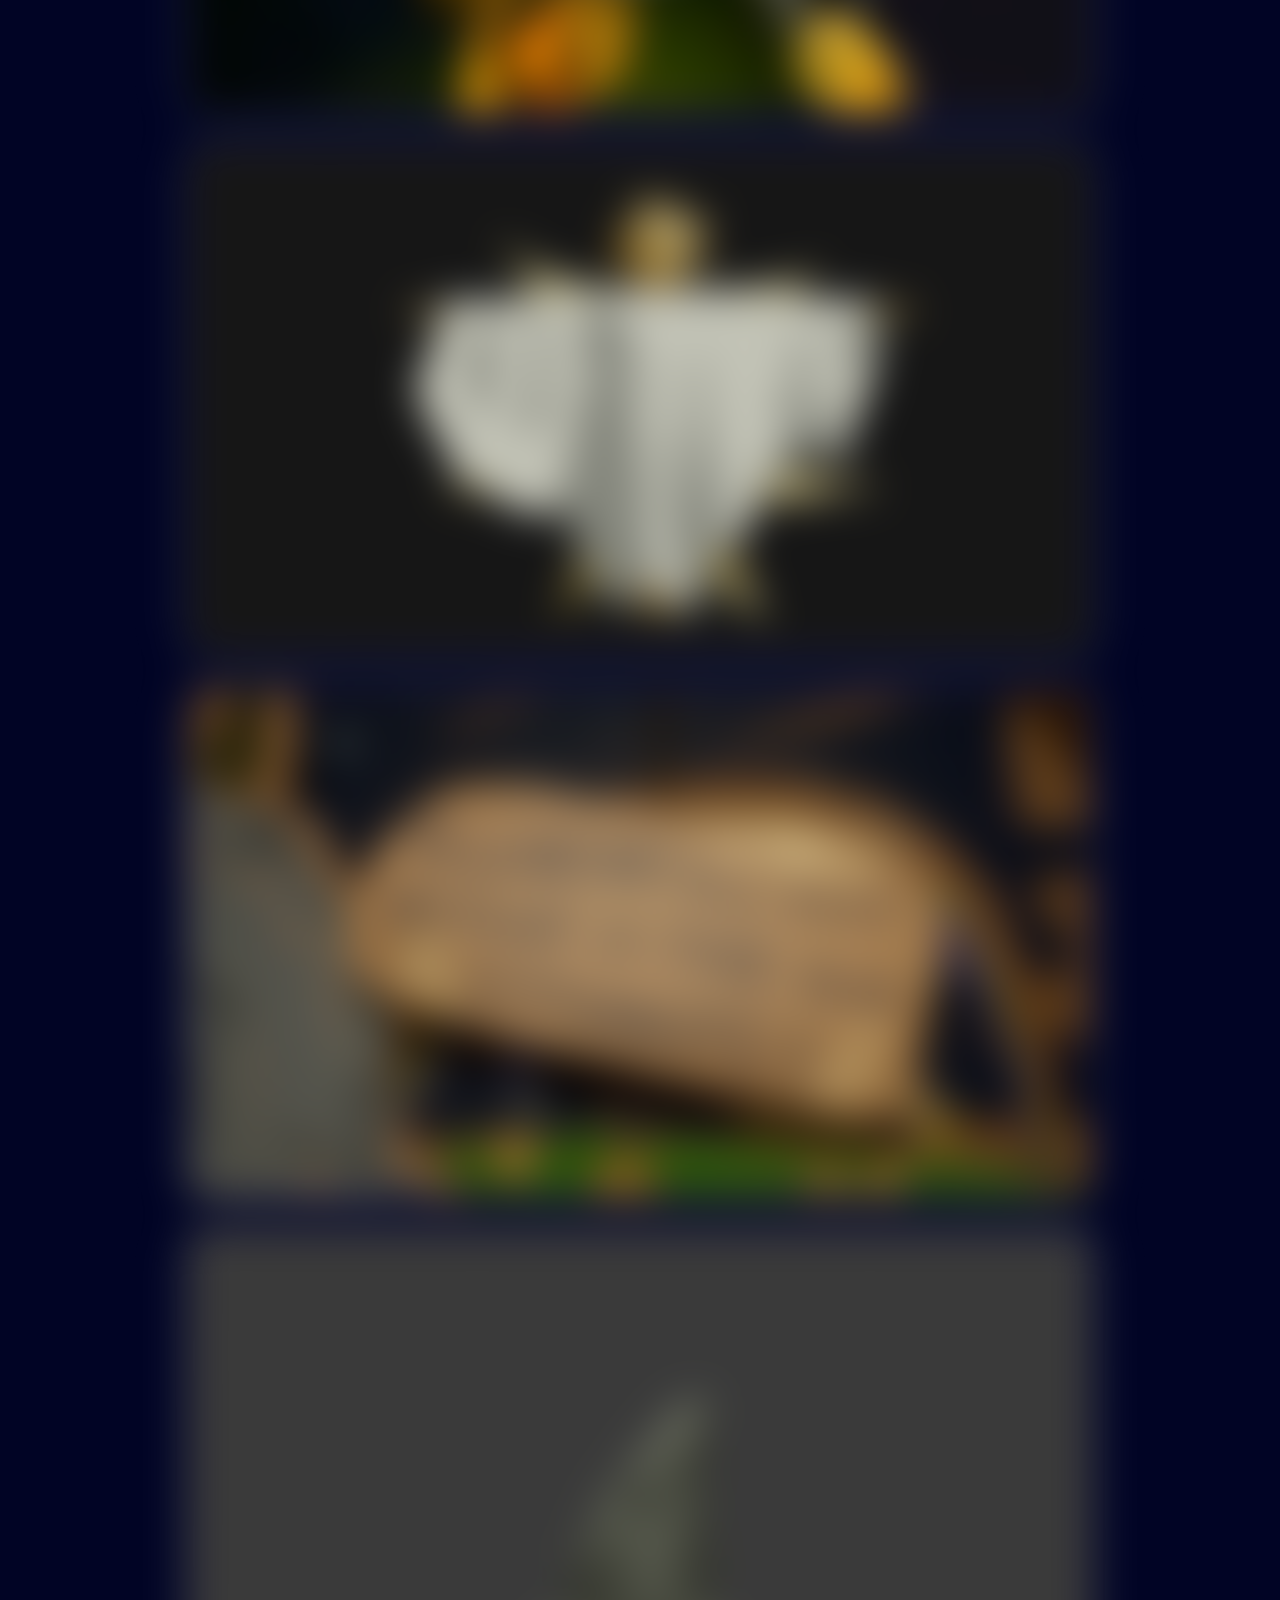
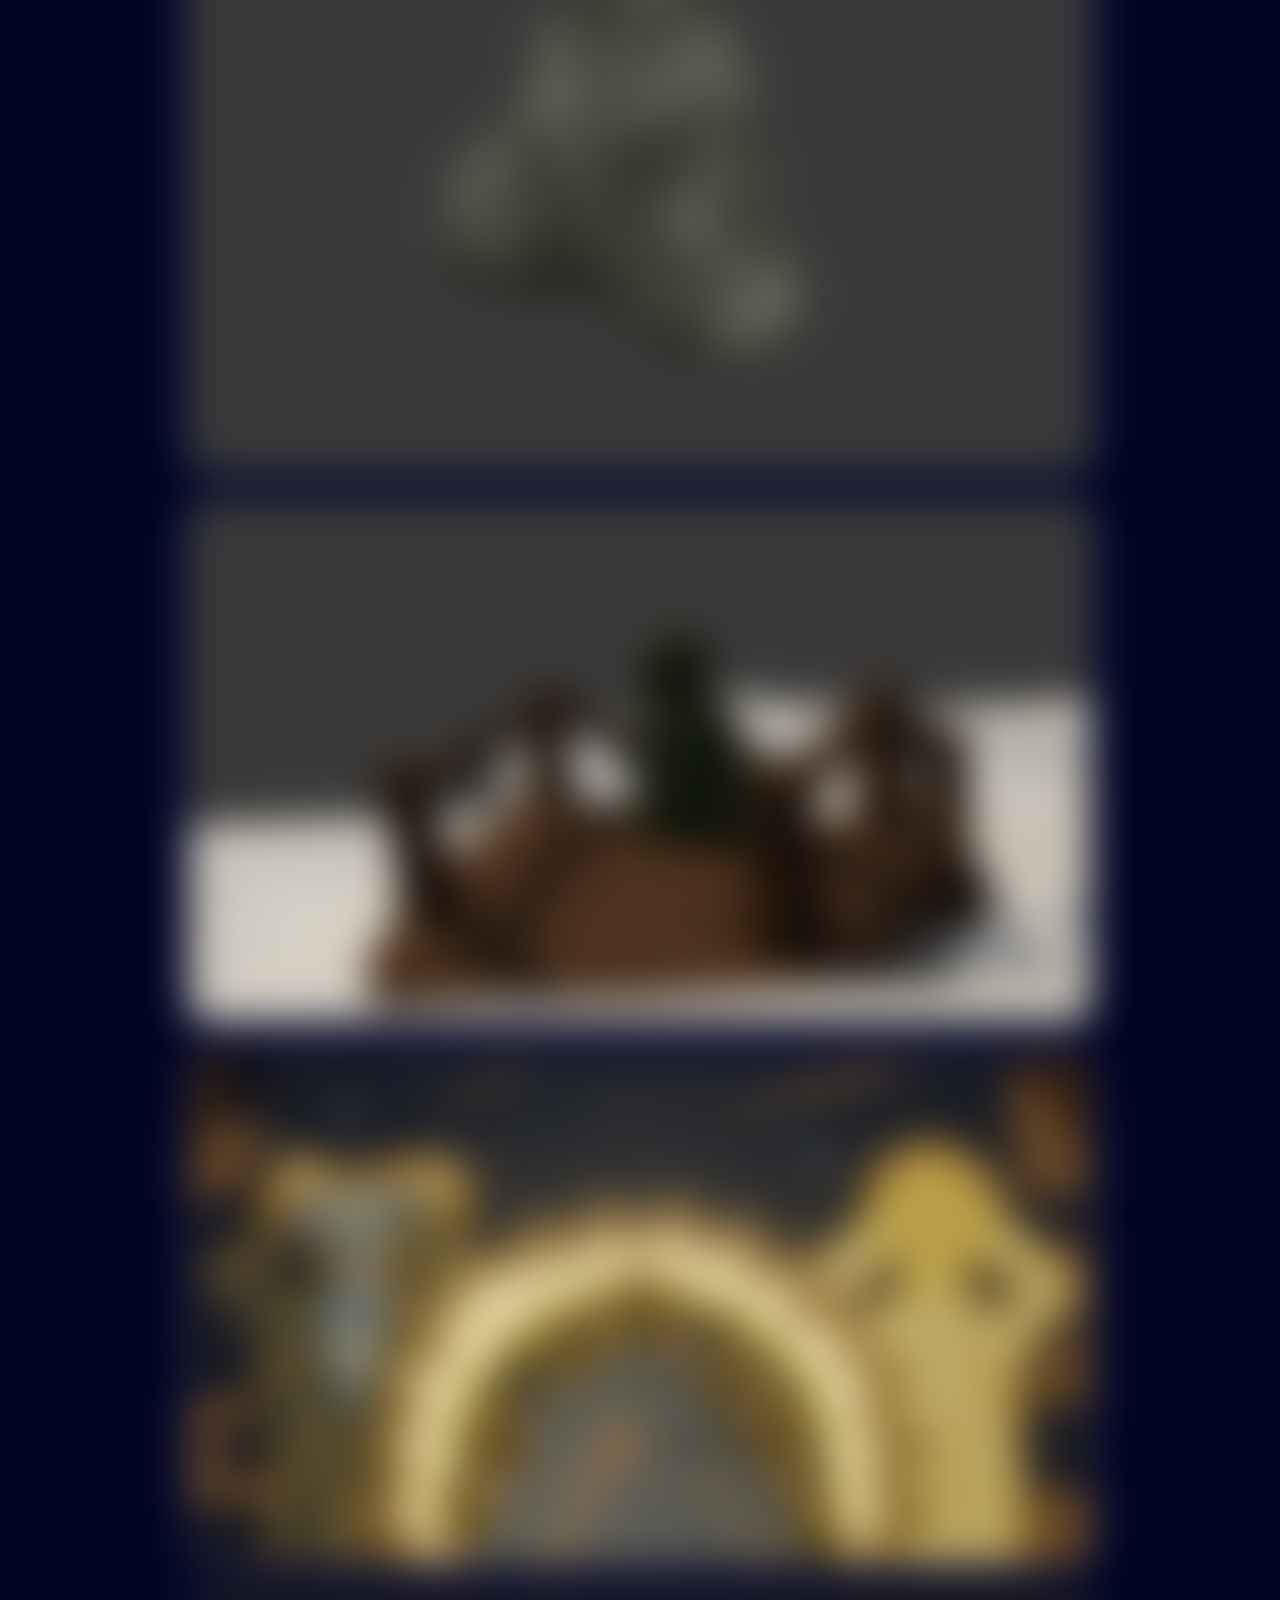
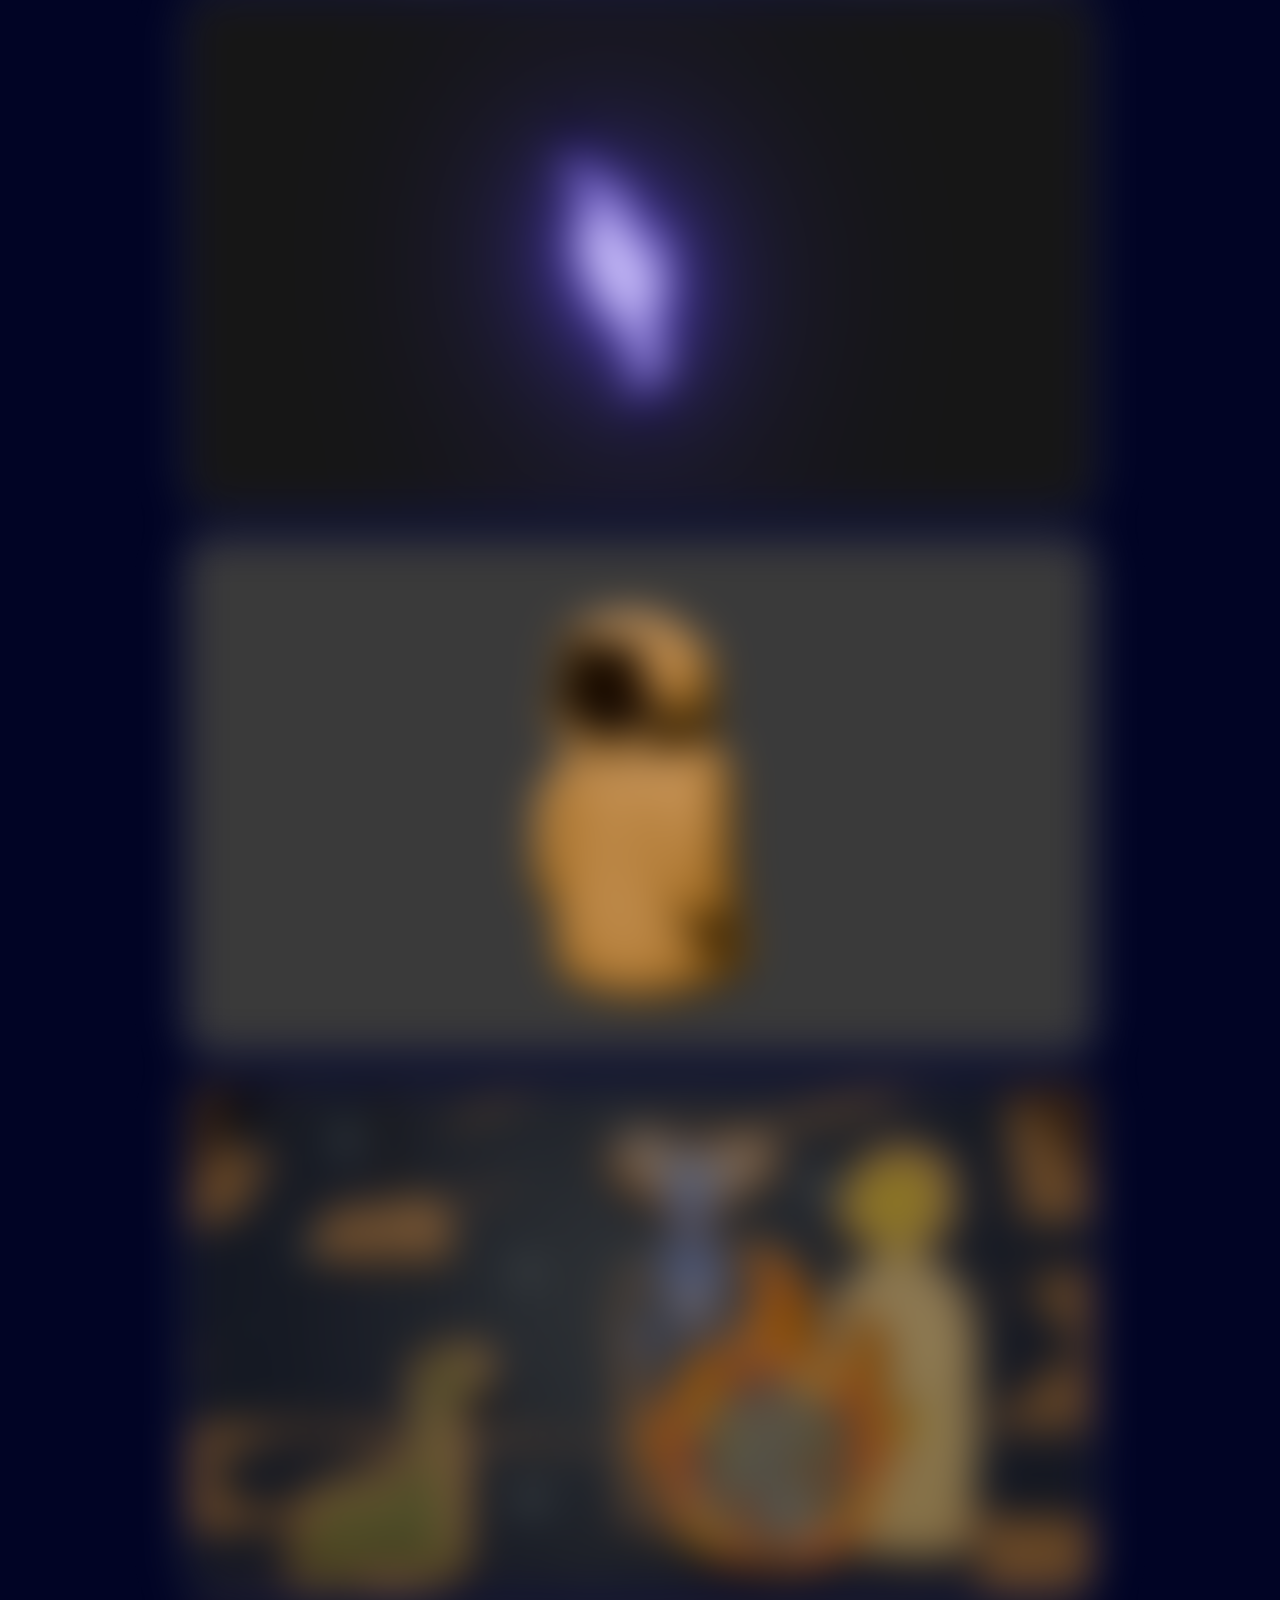
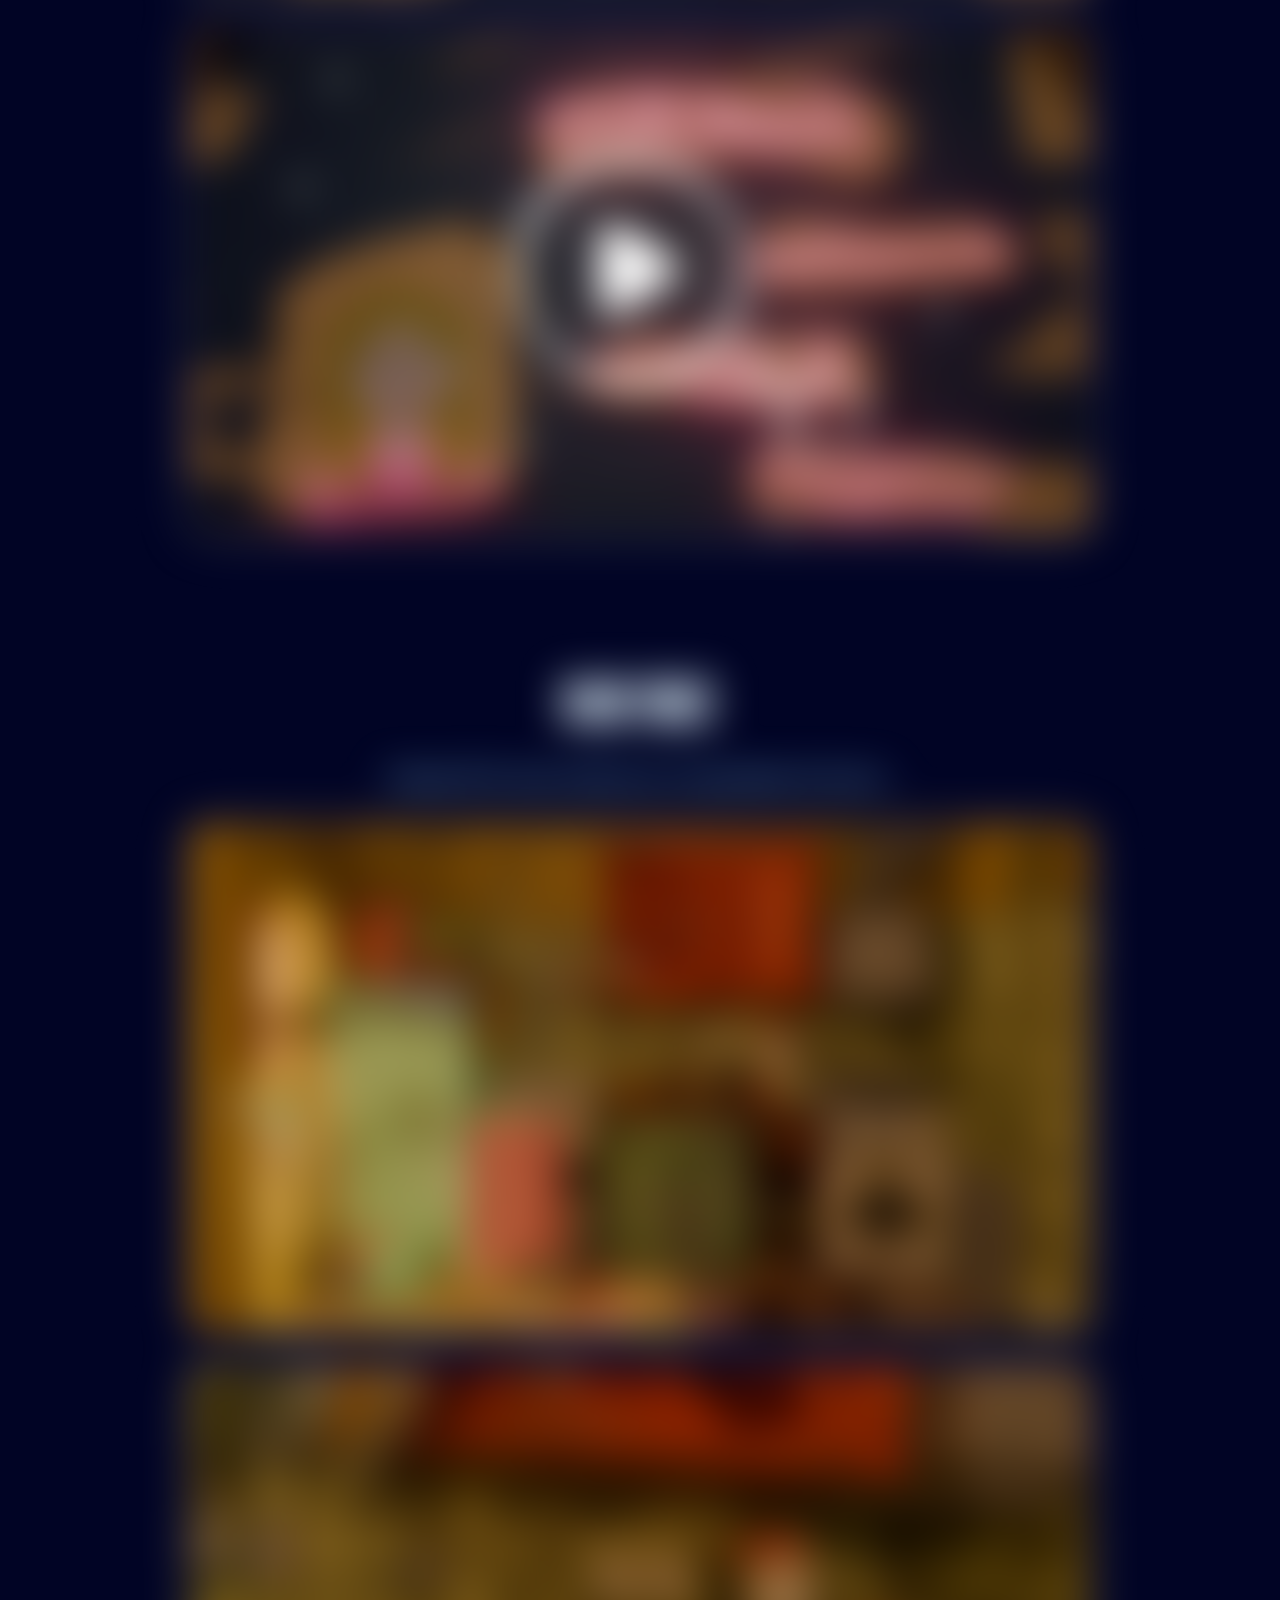
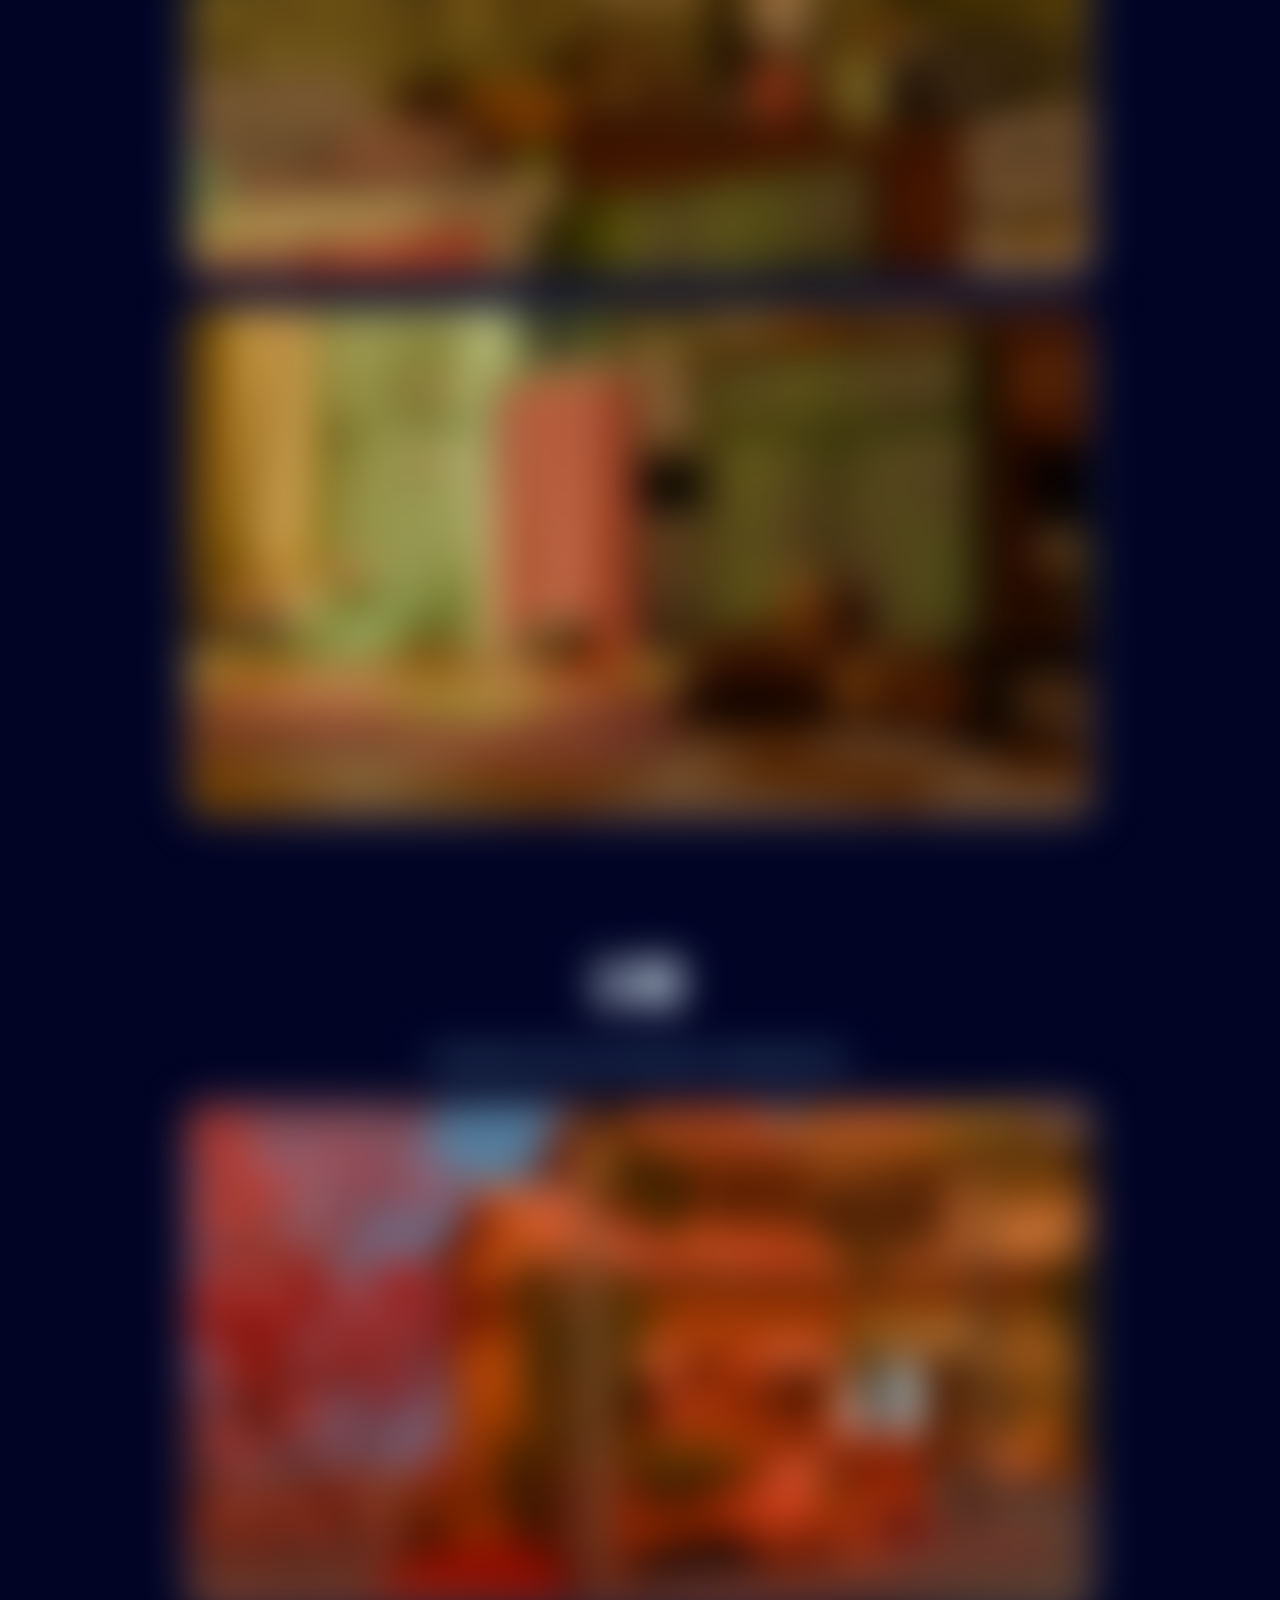
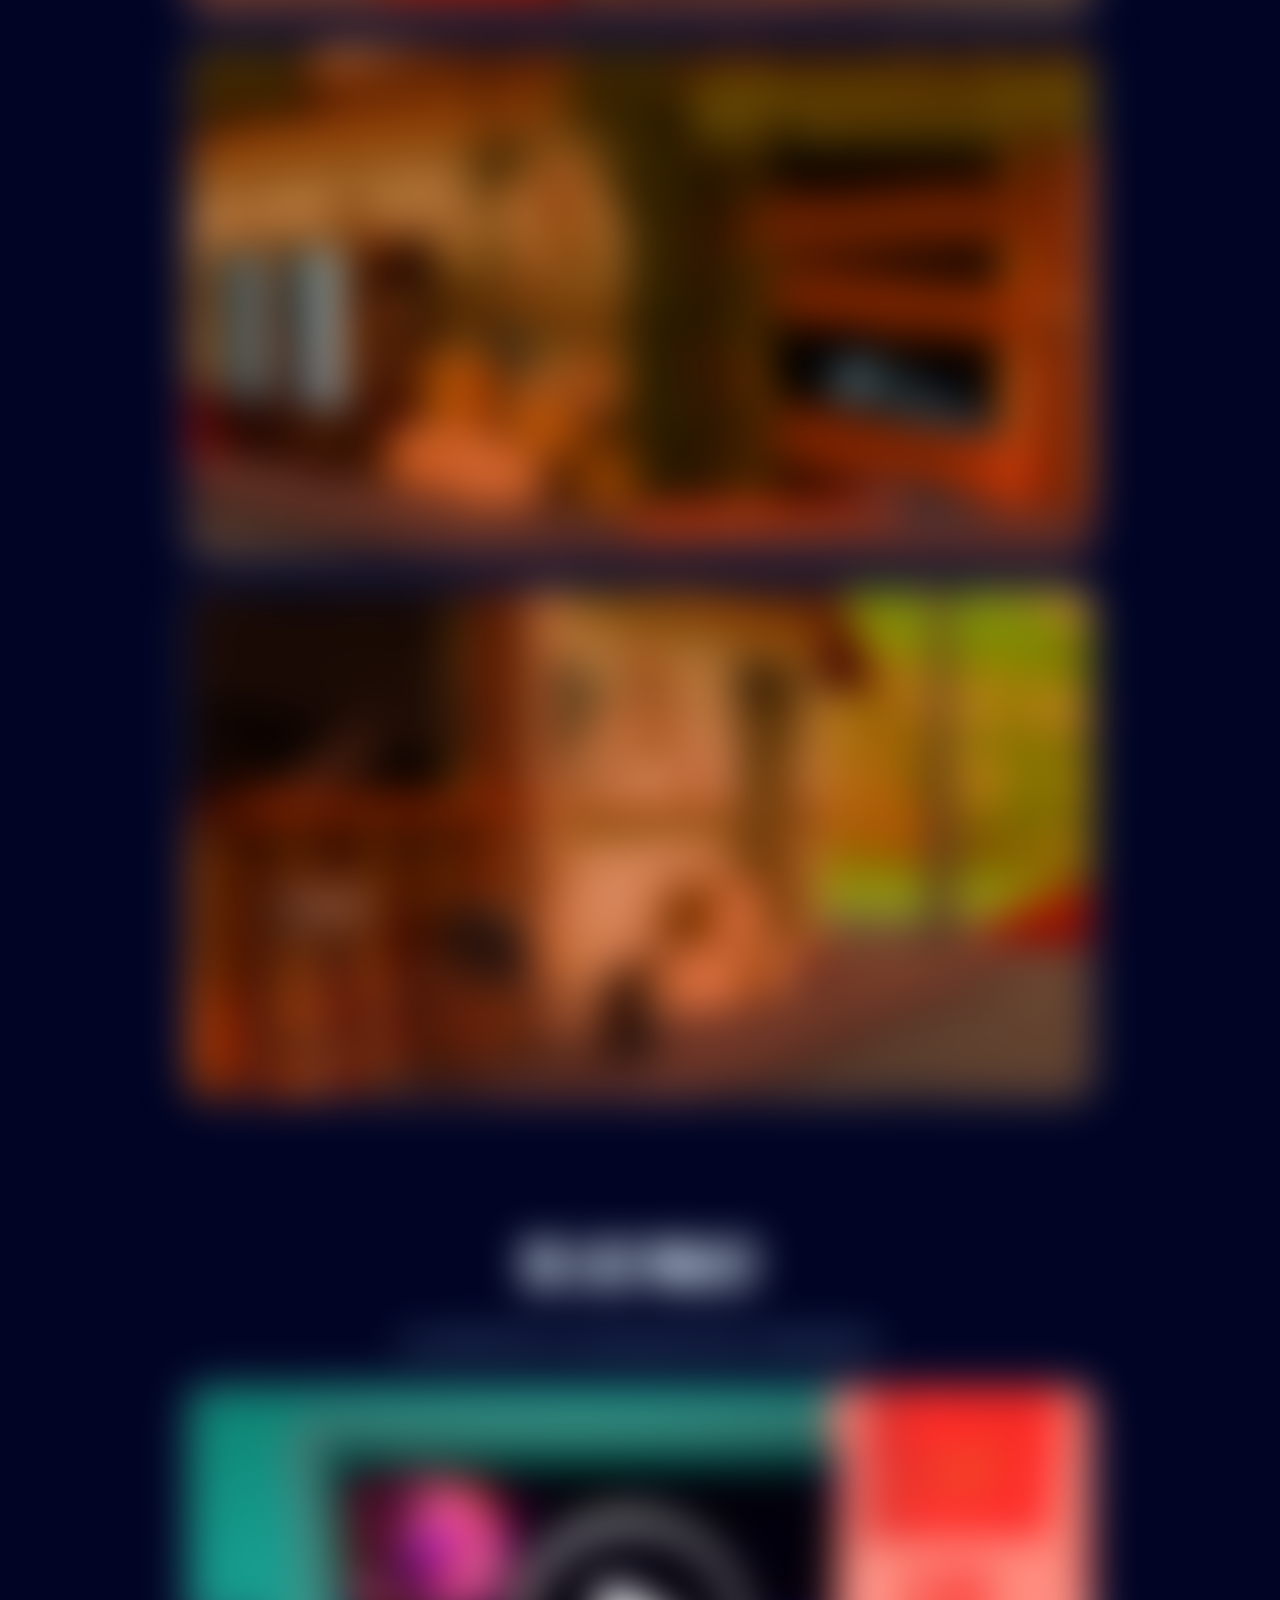
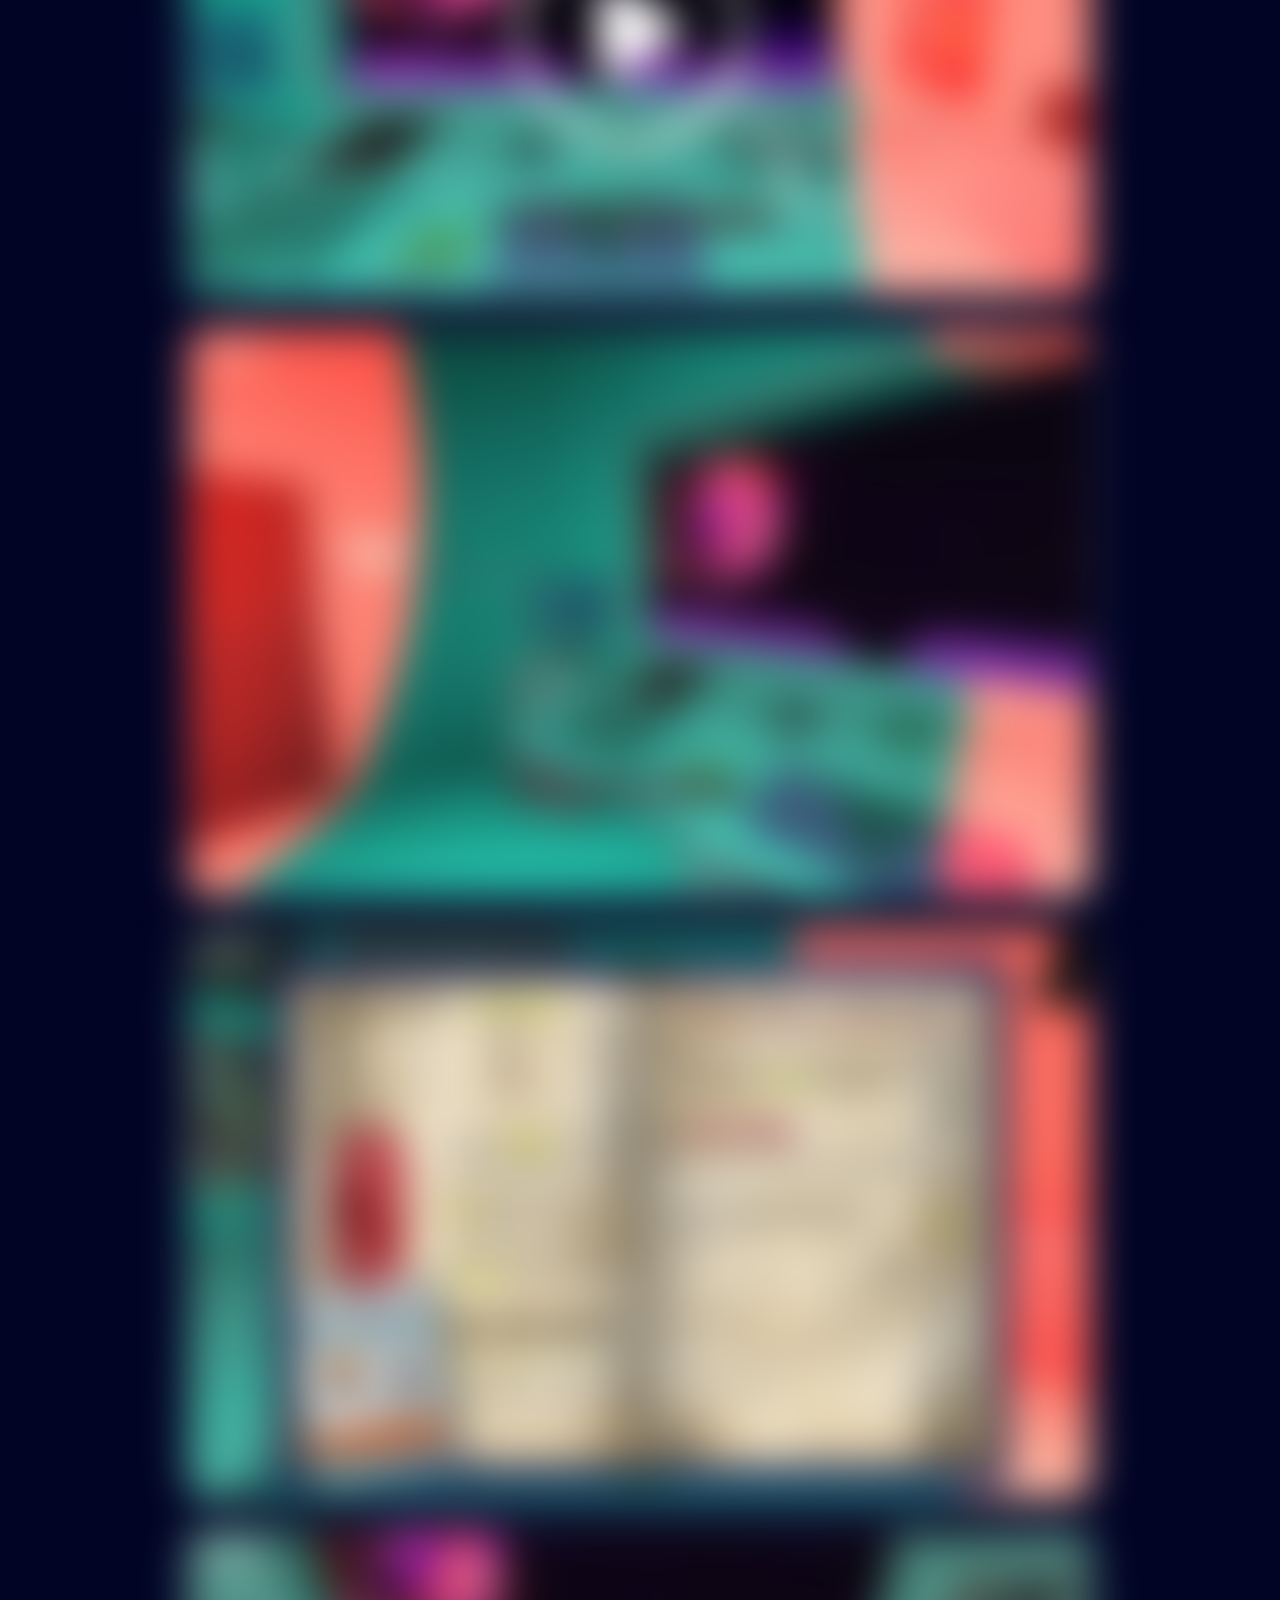
==== commit ec8775c0: "changement pour postuler" ====
--- a/index.html
+++ b/index.html
@@ -18,6 +18,7 @@
                 <a href="#creations">Mes créations</a>
                 <ul class="sous-nav">
                    <!--<li><a href="sommeil.html">In-Somnia</a></li>-->
+                   <li><a href="#theomachia">Theomachia</a></li> 
                    <li><a href="#Dear_trace">Dear Trace</a></li> 
                    <li><a href="#La_rue">La Rue</a></li>  
                    <li><a href="#The_last_project">The Last Project</a></li>
@@ -48,10 +49,10 @@
        
         <div class="slider-content">
             <h1 id="name"> Cassandra PASCUAL SERRANO</h1>
-            <p> Artiste Numérique</p>
+            <p class="poste"> Digital Artist </p>
             <video id="avatar" width="180" muted preload="auto" playsinline>
                 <source id="avatar-src" src="" type="video/mp4">
-            
+            </video>
         </div> 
     </div>
 
@@ -59,14 +60,14 @@
         <div class="boxed">
             <div class="flex">
                 <div class="w40">
-                    <h2> HELLO !</h2>
+                    <h2> HELLO </h2>
                 </div>
                 <div class="w60"> 
-                    <p>Je m'appelle Cassandra Pascual et je suis une artiste numérique située à Bruxelles (Belgique).<br> 
-                        J'explore la 2D, la 3D, l'animation 2D/3D, le jeu vidéo, la programmation et le montage vidéo.<br>  
-                        Je n'ai pas de style graphique, je varie de style dans mes créations.<br> 
-                        Je suis persévérante, souriante et serviable, avec une soif constante d'en 
-                        apprendre d'avantage!<br> 
+                    <p class="texte_intro">Diplômée d'un bachelier en Arts Numériques, j'ai touché à de nombreux domaines : 
+                        modélisation 3D, animation 2D et 3D, game design, programmation... Ce qui fait de moi une personne très polyvalente.<br> 
+                        C'est la 3D qui me passionne le plus : créer des environnements, des objets et des personnages, stylisés, réalistes ou encore low poly.<br>
+                        Curieuse et capable d'apprendre vite, je m'adapte facilement à de nouveaux outils et à de nouveaux univers.<br> 
+                        Je suis ouverte à tous les projets, en équipe comme en solo.
                     </p>
                 </div>
             </div>
@@ -78,7 +79,7 @@
     <!--<h2>Showreel</h2>-->
     <div class="video-container">
         <video controls autoplay loop playsinline>
-            <source src="videoscompr/showreel_vf.mp4"type="video/mp4">
+            <source src="videoscompr/Showreel_2026_v2.mp4"type="video/mp4">
         </video>
      </div>
 </div>
@@ -93,11 +94,31 @@
             <div class="categories"> 
                 <h5 class="titre_categorie"> 3D </h5>
 
+                 <article class="projet"> 
+                    <h6 id="theomachia" class="titre_projet"> Theomachia</h6>
+                    <p class="desc_projet">Réalisation de cinématiques pour jeu en VR. Modélisation d'assets.</p>
+
+                    <div class="media">
+                        <img src="img/interface_vfinal.png" alt="interface">
+                        <img src="img/cinematique.png" alt="cinematique" class="video-poster" data-video="videoscompr/vfinal_cinematique (1).mp4">
+                        <img src="img/gameplay.png" alt="gameplay" class="video-poster" data-video="videoscompr/comp_just_gameplay.mp4">
+                        <img src="img/obe.png" alt="obe">
+                        <img src="img/fin1.png" alt="fin1">
+                        <img src="img/montagne.png" alt="montagne">
+                        <img src="img/soldat_pont.png" alt="pont">
+                        <img src="img/fin2.png" alt="fin2">
+                        <img src="img/fragment.png" alt="fragment">
+                        <img src="img/adepte.png" alt="adepte">
+                        <img src="img/fin3.png" alt="fin3">
+                        <img src="img/credits.png" alt="credits" class="video-poster" data-video="videoscompr/vfinal.mp4">
+                    </div>
+                </article>
+
                 <article class="projet"> 
                     <h6 id="Dear_trace" class="titre_projet"> Dear Trace</h6>
                     <p class="desc_projet">Design 3D d'un jeu vidéo pour une gamejam de 3 jours.</p>
 
-                    <div class="media lien-jeu" data-url="https://ghostsnwitches.itch.io/dear-trace">
+                    <div class="media">
                         <img src="img/rendu_cuisine.jpg" alt="Dear Trace">
                         <img src="img/plan_de_travail.jpg" alt="Dear Trace">
                         <img src="img/sol.jpg" alt="Dear Trace">
@@ -109,11 +130,9 @@
                     <p class="desc_projet">Animation 3D d'une étrange rue abandonnée.</p>
 
                     <div class="media">
-                        <img src="img/playlarue.png" alt="La Rue" class="video-poster" data-video="videoscompr/larue1.mp4">
                         <img src="img/maison.png" alt="La Rue">
                         <img src="img/cartons.png" alt="La Rue">
                         <img src="img/chaises.png" alt="La Rue">
-                        <img src="img/fantome.png" alt="La Rue">
                     </div>
                     
                     
@@ -125,7 +144,7 @@
 
                     <div class="media">
                         <img src="img/histoirejeu.png" alt="The Last Project" class="video-poster" data-video="videoscompr/tlp.mp4">
-                        <img src="img/start.png" alt="La Rue">
+
                         <img src="img/decor.jpg" alt="tlp">
                         <img src="img/livre.jpg" alt="tlp">
                         <img src="img/tablette.jpg" alt="tlp">
@@ -178,7 +197,6 @@
                     <p class="desc_projet">Charadesign, Storyboard et Animatique.</p>
 
                     <div class="media">
-                        <img src="img/playhp.png" alt="Le Nouveau Prof" class="video-poster" data-video="videoscompr/animatique.mp4">
                         <img src="img/hpcouleur.PNG" alt="Le_nouveau_prof">
                         <img src="img/emotions.png" alt="Le_nouveau_prof">
                         <img src="img/silas.png" alt="Le_nouveau_prof">
@@ -252,12 +270,12 @@
                 <p>© 2026 Cassandra Pascual Serrano</p>
             </div>
             <div class="footer-info">
-                <p>Artiste numérique | Portfolio personnel</p>
+                <p>Digital Artist | Portfolio personnel</p>
             </div>
             <div class="footer-links">
                 <a href="mailto:cassiepascual85@gmail.com">✉︎</a>
                 <!--<a href="https://www.instagram.com/tonprofil" target="_blank">Instagram</a>-->
-                <a href="pdf/cv_lastvf.pdf" target="_blank">𝐂𝐕</a>
+                <a href="pdf/version2026/cv.pdf" target="_blank">𝐂𝐕</a>
             </div>
             <div class="hdp">
                 <a href="#home">Haut de page ↑</a>
--- a/styles/styles.css
+++ b/styles/styles.css
@@ -1,70 +1,155 @@
-/*{
-    margin:0;
-    padding:0;
-    font-family: monospace;
-
-    
-
-}*/
+/* =========================================================
+   VARIABLES
+   ========================================================= */
+:root {
+    /* CORRECTION : largeur du slider pilotée par une variable */
+    --slide-w: 500px;
+    /* CORRECTION : taille de l'avatar (ajuste selon ton ancienne taille) */
+    --avatar-size: 80px;
+}
+
+@media screen and (max-width: 1024px) {
+    :root { --slide-w: 400px; }
+}
+@media screen and (max-width: 768px) {
+    :root { --slide-w: 300px; --avatar-size: 64px; }
+}
+@media screen and (max-width: 480px) {
+    :root { --slide-w: 220px; --avatar-size: 56px; }
+}
+
 html {
     font-size: 16px;
 }
 
+/* =========================================================
+   ANIMATION D'APPARITION
+   ========================================================= */
 .page-section {
-  opacity: 0;
-  filter: blur(20px);
-  transform: translateY(50px);
-  transition: opacity 1.2s ease, filter 1.2s ease, transform 1.2s ease;
-}
-
-/* Quand la section devient visible */
+    opacity: 0;
+    filter: blur(20px);
+    transform: translateY(50px);
+    transition: opacity 1.2s ease, filter 1.2s ease, transform 1.2s ease;
+}
+
 .page-section.visible {
-  opacity: 1;
-  filter: blur(0px);
-  transform: translateY(0);
-}
-
-
-
-body{
+    opacity: 1;
+    filter: blur(0px);
+    transform: translateY(0);
+}
+
+/* CORRECTION : respecte les utilisateurs qui désactivent les animations */
+@media (prefers-reduced-motion: reduce) {
+    .page-section {
+        opacity: 1;
+        filter: none;
+        transform: none;
+        transition: none;
+    }
+    .slide-track,
+    .bg-blobs span {
+        animation: none;
+    }
+}
+
+/* =========================================================
+   POLICES
+   ========================================================= */
+@font-face {
+    font-family: "BigTitles";
+    src: url(../fonts/Big_Titles.otf) format("opentype");
+    font-display: swap;
+}
+
+@font-face {
+    font-family: "Baleday";
+    src: url(../fonts/baleday/Baleday.otf) format("opentype");
+    font-display: swap;
+}
+
+@font-face {
+    font-family: "Inter";
+    src: url(../fonts/Inter/static/Inter_18pt-Regular.ttf) format('truetype');
+    font-display: swap;
+}
+
+@font-face {
+    font-family: "InterBold";
+    src: url(../fonts/Inter/static/Inter_18pt-Bold.ttf) format('truetype');
+    font-display: swap;
+}
+
+/* =========================================================
+   BASE
+   ========================================================= */
+body {
     font-family: monospace;
     line-height: 1.5;
-    background: black;
+    background: #010425;
     overflow-x: hidden;
 }
 
+/* CORRECTION : plus de width: 700px global, les images ne débordent plus */
+img {
+    max-width: 100%;
+    height: auto;
+    transition: transform 1s;
+}
+
+img:hover {
+    transform: translateZ(20px);
+}
+
+/* =========================================================
+   SLIDER D'ACCUEIL
+   ========================================================= */
+.slider {
+    width: 100%;
+    min-height: 80vh;   /* fallback */
+    min-height: 80dvh;  /* CORRECTION : dvh pour les barres d'adresse mobiles */
+    aspect-ratio: 16/9;
+    background: rgba(0, 0, 0, 0);
+    position: relative;
+}
 
 @media screen and (max-width: 768px) {
     .slider {
         min-height: 60vh;
+        min-height: 60dvh;
     }
 }
 
 @media screen and (max-width: 480px) {
     .slider {
         min-height: 50vh;
-    }
-}
-
-.slider{
-    width: 100%;
-    min-height: 80vh;
-    aspect-ratio: 16/9;
-    background: rgba(0, 0, 0, 0);
-    position: relative;
-}
-
-/*BULLES*/
-
+        min-height: 50dvh;
+    }
+}
+
+.slider-content {
+    position: absolute;
+    top: 50%;
+    left: 50%;
+    transform: translate(-50%, -50%);
+    text-align: center;
+    width: 100%; /* CORRECTION : évite que le contenu soit comprimé sur petit écran */
+    padding: 0 10px;
+}
+
+/* =========================================================
+   BULLES D'ARRIERE-PLAN
+   ========================================================= */
 .bg-blobs {
     position: fixed;
     top: 0;
     left: 0;
     width: 100vw;
     height: 100vh;
+    height: 100dvh;
     z-index: -1;
     overflow: hidden;
-    }
+}
+
 .bg-blobs span {
     position: absolute;
     display: block;
@@ -74,6 +159,7 @@
     animation: moveBlob 20s ease-in-out infinite alternate;
     mix-blend-mode: screen;
 }
+
 .bg-blobs span:nth-child(1) {
     width: 400px;
     height: 400px;
@@ -82,6 +168,7 @@
     left: 15%;
     animation-delay: 0s;
 }
+
 .bg-blobs span:nth-child(2) {
     width: 400px;
     height: 400px;
@@ -90,6 +177,7 @@
     left: 60%;
     animation-delay: 5s;
 }
+
 .bg-blobs span:nth-child(3) {
     width: 300px;
     height: 300px;
@@ -98,6 +186,7 @@
     left: 40%;
     animation-delay: 10s;
 }
+
 .bg-blobs span:nth-child(4) {
     width: 350px;
     height: 350px;
@@ -129,6 +218,7 @@
         height: 200px;
     }
 }
+
 @media screen and (max-width: 480px) {
     .bg-blobs span:nth-child(1),
     .bg-blobs span:nth-child(2) {
@@ -143,213 +233,210 @@
     }
 }
 
-
 @keyframes moveBlob {
     0% {
-     transform: scale(1);
-     opacity: 0;
+        transform: scale(1);
+        opacity: 0;
     }
     25% {
-     transform:  scale(1.6);
-     opacity: 0.5;    
+        transform: scale(1.6);
+        opacity: 0.5;
     }
     50% {
-     transform:  scale(1.1);
-     opacity: 1;
+        transform: scale(1.1);
+        opacity: 1;
     }
     75% {
-     transform:  scale(1.6);  
-     opacity: 0.5;  
-    }
-     100% {
-     transform:  scale(1);
-     opacity: 0;
-    }
-}
-
-/*.slider-background{
-    width: 100%;
-    height: 100%;
-    object-fit: cover;
-    filter: brightness(30%);
-}*/
-
-.slider-content{
-   position: absolute; 
-   top: 50%;
-   left: 50%;
-   transform: translate(-50%, -50%);
-   text-align: center;
-}
-
-/*TITRE NOM PRENOM*/
-h1{
-  color: rgb(255, 255, 255);  
-  font-size: 3rem;
-}
-
+        transform: scale(1.6);
+        opacity: 0.5;
+    }
+    100% {
+        transform: scale(1);
+        opacity: 0;
+    }
+}
+
+/* =========================================================
+   TITRES
+   CORRECTION : clamp(min, fluide, max) remplace les media queries.
+   Le max correspond à ta taille desktop d'origine.
+   ========================================================= */
+
+/* TITRE NOM PRENOM */
+h1 {
+    color: #dcedfa;
+    font-size: clamp(1.8rem, 10vw, 8rem);
+    letter-spacing: 0.025em;
+    line-height: 1;
+}
+
+/* TITRE A PROPOS DE MOI */
+h2 {
+    color: #83c2eb;
+    font-size: clamp(1.8rem, 12vw, 10rem);
+    font-family: "BigTitles";
+    letter-spacing: 0.025em;
+}
+
+/* TITRE MES CREATIONS */
+h3 {
+    color: #dcedfa;
+    font-size: clamp(1.8rem, 10vw, 8rem);
+    font-family: "BigTitles";
+    letter-spacing: 0.025em;
+}
+
+/* TITRE CONTACT */
+h4 {
+    color: #83c2eb;
+    font-size: clamp(1.8rem, 7.5vw, 6rem);
+    margin: 0 0 10px 0;
+    font-family: "BigTitles";
+    letter-spacing: 0.035em;
+}
+
+/* Mots longs : évite le débordement horizontal */
+h1, h2, h3, h4 {
+    overflow-wrap: break-word;
+}
+
+/* =========================================================
+   AVATAR
+   ========================================================= */
 #avatar {
     position: absolute;
-    left:  35%;   /* à droite du nom */
+    left: 50%;
     top: -160px;
+       /* à ajuster : voir remarque ci-dessous */
+
     opacity: 0;
-    transform: translateY(0) scale(2);
+    transform: translateX(-50%) scale(2);
     transition: opacity 0.2s ease, transform 0.2s ease;
     pointer-events: none;
-    clip-path: circle(30% at 50% 50%);
+
+    object-fit: cover;
+    border-radius: 50%;
+    border: 2px solid #83c2eb;
+    box-sizing: border-box;
 }
 
 #avatar.show {
     opacity: 1;
-    transform: translateY(0) scale(2);
+    transform: translateX(-50%) scale(2);
+}
+
+@media screen and (max-width: 1024px) {
+    #avatar {
+        top: -130px;
+    }
 }
 
 @media screen and (max-width: 768px) {
-    h1 {
-        font-size: 2.2rem;
-    }
-
     #avatar {
-        left: 30%;
         top: -120px;
-        transform: translateY(0) scale(1.5);
-    }
-}
-
+        transform: translateX(-50%) scale(1.5);
+    }
+    #avatar.show {
+        transform: translateX(-50%) scale(1.5);
+    }
+}
 
 @media screen and (max-width: 480px) {
-    h1 {
-        font-size: 1.8rem;
-    }
-
     #avatar {
-        left: 25%;
         top: -90px;
-        transform: translateY(0) scale(1.2);
-    }
-}
-
-
-/* TITRE A PROPOS DE MOI*/
-h2{
-    color: rgb(255, 255, 255);
-    font-size: 3rem;
-}
-
-
-/*TITRE MES CREATIONS*/
-h3{
-  color: rgb(255, 255, 255);  
-  font-size: 3rem;
-}
-
-/*TITRE CONTACT*/
-h4{
-  color: rgb(255, 255, 255);  
-  font-size: 3rem;
-  margin: 0 0 10px 0;
-
-}
-
-@media screen and (max-width: 768px) {
-    h2, h3, h4 {
-        font-size: 2.4rem;
-    }
-}
-
-/* MOBILE (480px et moins) */
-@media screen and (max-width: 480px) {
-    h2, h3, h4 {
-        font-size: 1.8rem;
-    }
-}
-
-
-
-#creations h3 { 
-    margin-top: 200px; 
-    margin-bottom: 120px; 
-} 
-.mescrea-content{ 
-    max-width: 1000px; 
-    margin: 0 auto; 
-    padding: 0 40px; 
-    text-align: center; 
-} 
-
-.titre_categorie { 
-    font-family: Impact, Haettenschweiler, 'Arial Narrow Bold', sans-serif; 
-    color: white; 
-    font-size: 4rem; 
-    text-align: left; 
-    margin-bottom: 60px; 
-    display: flex; 
-    align-items: center; 
-    gap: 80px; 
-} 
-.titre_categorie::after { 
-    content: ""; 
-    flex-grow: 1; 
-    height: 3px; 
-    background-color: white; 
-    border-radius: 2px; 
-} 
-.projet { 
-    margin-bottom: 120px; 
-    text-align: left; 
-} 
-
-.titre_projet { 
-    color: white; 
-    font-size: 2rem; 
-    margin-bottom: 10px; 
-    text-align: center; 
-} 
-.desc_projet { 
-    font-size: 1.2rem; 
-    max-width: 600px; 
-    margin: 0 auto 30px auto; 
-    text-align: center; 
-    font-style: italic; 
-} 
-.media { 
-    display: flex; 
-    flex-direction: column; 
-    align-items: center; 
-    gap: 30px; 
-} 
-.media img, 
-.media video { 
-    width: 100%; 
+        transform: translateX(-50%) scale(1.2);
+    }
+    #avatar.show {
+        transform: translateX(-50%) scale(1.2);
+    }
+}
+
+/* =========================================================
+   SECTION MES CREATIONS
+   ========================================================= */
+#creations h3 {
+    margin-top: 200px;
+    margin-bottom: 0px;
+}
+
+.mescrea-content {
+    max-width: 1000px;
+    margin: 0 auto;
+    padding: 0 20px;
+    text-align: center;
+}
+
+.titre_categorie {
+    font-family: "BigTitles";
+    color: #83c2eb;
+    font-size: clamp(2rem, 7vw, 8rem);
+    letter-spacing: 0.025em;
+    text-align: left;
+    margin-top: 50px;
+    margin-bottom: 0px;
+    display: flex;
+    align-items: center;
+    gap: clamp(20px, 6vw, 80px); /* CORRECTION : gap fluide */
+}
+
+.titre_categorie::after {
+    content: "";
+    flex-grow: 1;
+    height: 3px;
+    background-color: white;
+    border-radius: 2px;
+}
+
+.projet {
+    margin-bottom: 120px;
+    text-align: left;
+}
+
+.titre_projet {
+    color: #dcedfa;
+    font-size: clamp(1.4rem, 5vw, 5rem);
+    margin-top: 0px;
+    margin-bottom: 10px;
+    text-align: center;
+    font-family: "BigTitles";
+    letter-spacing: 0.035em;
+}
+
+#creations .desc_projet {
+    color: #83c2eb;
+    font-size: 1.2rem;
+    max-width: 600px;
+    margin: 0 auto 30px auto;
+    text-align: center;
+    font-family: "InterBold";
+}
+
+.media {
+    display: flex;
+    flex-direction: column;
+    align-items: center;
+    gap: 30px;
+}
+
+.media img,
+.media video {
+    width: 100%;
     max-width: 900px;
-    display: block; 
-    border-radius: 20px; 
-    border: 3px solid rgba(255, 255, 255, 0.2); 
-    box-shadow: 0 0 40px rgba(255, 255, 255, 0.1); 
-} 
-.video-poster { 
-    cursor: none; 
-} 
-.lien-jeu { 
-    cursor: none; 
-}
-
+    height: auto;
+    display: block;
+    border-radius: 20px;
+    border: 3px solid rgba(255, 255, 255, 0.2);
+    box-shadow: 0 0 40px rgba(255, 255, 255, 0.1);
+}
 
 @media screen and (max-width: 768px) {
     #creations h3 {
-        margin-top: 250px;  
+        margin-top: 250px;
         margin-bottom: 80px;
-        font-size: 2.4rem;  
-    }
-    
+    }
+
     .titre_categorie {
-        font-size: 3rem;
         margin-bottom: 40px;
-        gap: 40px;
-    }
-
-    .titre_projet {
-        font-size: 1.6rem;
     }
 
     .desc_projet {
@@ -358,31 +445,28 @@
         margin-bottom: 20px;
     }
 
+    #creations .desc_projet {
+        font-size: 1rem;
+    }
+
     .media img,
     .media video {
         max-width: 100%;
     }
 }
-
 
 @media screen and (max-width: 480px) {
     #creations h3 {
         margin-top: 150px;
         margin-bottom: 60px;
-        font-size: 1.8rem;
-    }
-    
+    }
+
     .titre_categorie {
-        font-size: 2rem;
         margin-bottom: 30px;
-        gap: 20px;
-    }
-
-    .titre_projet {
-        font-size: 1.4rem;
-    }
-
-    .desc_projet {
+    }
+
+    .desc_projet,
+    #creations .desc_projet {
         font-size: 0.9rem;
         margin-bottom: 15px;
     }
@@ -393,50 +477,52 @@
 
     .media img,
     .media video {
-        width: 100%;
         border-radius: 15px;
         border: 2px solid rgba(255, 255, 255, 0.2);
     }
 }
 
-
-p{
-    color: white;
-    font-size: 1.5rem; 
-    line-height: 1.5em; 
-}
-
-.slider-content p{
+.desc_projet {
     color: rgb(255, 255, 255);
-    font-size: 2rem;
-    font-weight: 300;
-}
-
-.section{
+    font-size: 1.5rem;
+}
+
+.texte_intro {
+    color: rgb(255, 255, 255);
+    font-size: 1.5rem;
+    font-family: "InterBold";
+}
+
+/* =========================================================
+   MISE EN PAGE GENERALE
+   ========================================================= */
+.section {
     padding: 100px 0;
     margin-bottom: 200px;
     background: rgba(0, 0, 0, 0);
 }
 
-.boxed{
+.boxed {
     max-width: 1280px;
     margin-inline: auto;
-}
-
-.flex{
-    display: flex; /*ca c'est pour mettre le texte a cote du titre*/
+    padding-inline: 20px; /* CORRECTION : marge de sécurité sur tablette */
+}
+
+.flex {
+    display: flex; /* texte à côté du titre */
+    align-items: center;
     gap: 40px;
 }
 
-.w40{
+.w40 {
     width: 40%;
 }
 
-.w60{
+.w60 {
     width: 60%;
 }
 
-.titre{
+.titre {
     padding: 100px 0;
     margin-top: 100px;
     max-width: 1280px;
@@ -444,12 +530,26 @@
     text-align: center;
 }
 
-.texte{
+.texte {
     padding: 100px 0;
-
     max-width: 1280px;
     margin-inline: auto;
     text-align: center;
+}
+
+/* CORRECTION : breakpoint tablette */
+@media screen and (max-width: 1024px) {
+    .flex {
+        gap: 30px;
+    }
+
+    .titre, .texte {
+        padding: 80px 20px;
+    }
+
+    .section {
+        margin-bottom: 150px;
+    }
 }
 
 @media screen and (max-width: 768px) {
@@ -505,29 +605,30 @@
     }
 }
 
-/*SLIDER PROJETS*/
-
-.autoplayslider{
+/* =========================================================
+   SLIDER PROJETS
+   CORRECTION : toutes les largeurs dépendent de --slide-w
+   ========================================================= */
+.autoplayslider {
     width: 100%;
     min-height: 80vh;
+    min-height: 80dvh;
     aspect-ratio: 16/9;
     background: rgba(0, 0, 0, 0);
     position: relative;
     display: grid;
     place-items: center;
     overflow: hidden;
-
-
-}
-
-.slide-track{
+}
+
+.slide-track {
     display: flex;
     gap: 0;
-    width: calc(500px * 12);
+    width: calc(var(--slide-w) * 12);
     animation: scroll 20s linear infinite;
 }
 
-.slide-track:hover{
+.slide-track:hover {
     animation-play-state: paused;
 }
 
@@ -536,14 +637,14 @@
         transform: translateX(0);
     }
     100% {
-        transform: translateX(calc(-500px * 6));
-    }
-}
-
-.slide{
-    flex: 0 0 500px;
-    height: 400px;
-    width: 500px;
+        transform: translateX(calc(var(--slide-w) * -6));
+    }
+}
+
+.slide {
+    flex: 0 0 var(--slide-w);
+    width: var(--slide-w);
+    height: calc(var(--slide-w) * 0.8);
     display: flex;
     align-items: center;
     padding: 15px;
@@ -552,16 +653,70 @@
     transition: transform 0.4s ease;
 }
 
-.slide img{
-    cursor: none;
-}
-
-
-img {
-    width: 700px;
-    transition: transform 1s;
-}
-
+/* =========================================================
+   FORMES DES IMAGES (trapèzes)
+   CORRECTION : décalages proportionnels à --slide-w
+   (valeurs d'origine basées sur 500px)
+   ========================================================= */
+.trapeze1 {
+    width: 100%;
+    height: 100%;
+    position: absolute;
+    left: 0px;
+    object-fit: cover;
+    clip-path: polygon(25% 0%, 100% 0%, 75% 100%, 0% 100%);
+}
+
+.trapeze2 {
+    width: 100%;
+    height: 100%;
+    position: absolute;
+    left: calc(var(--slide-w) * -0.2);   /* -100px */
+    object-fit: cover;
+    clip-path: polygon(25% 0%, 100% 0%, 100% 100%, 0% 100%);
+}
+
+.trapeze3 {
+    width: 100%;
+    height: 100%;
+    position: absolute;
+    left: calc(var(--slide-w) * -0.12);  /* -60px */
+    object-fit: cover;
+    clip-path: polygon(0% 0%, 75% 0%, 100% 100%, 0% 100%);
+}
+
+.trapeze4 {
+    width: 100%;
+    height: 100%;
+    position: absolute;
+    left: calc(var(--slide-w) * -0.3);   /* -150px */
+    object-fit: cover;
+    clip-path: polygon(0% 0%, 100% 0%, 75% 100%, 25% 100%);
+}
+
+.trapeze5 {
+    width: 100%;
+    height: 100%;
+    position: absolute;
+    left: calc(var(--slide-w) * -0.49);  /* -245px */
+    object-fit: cover;
+    clip-path: polygon(25% 0%, 100% 0%, 100% 100%, 0% 100%);
+}
+
+.trapeze6 {
+    width: 100%;
+    height: 100%;
+    position: absolute;
+    left: calc(var(--slide-w) * -0.42);  /* -210px */
+    object-fit: cover;
+    clip-path: polygon(0% 0%, 100% 0%, 75% 100%, 0% 100%);
+}
+
+/* =========================================================
+   CURSEUR PERSONNALISE
+   CORRECTION : uniquement sur appareils avec souris.
+   Sur tactile : curseur normal et bulle masquée.
+   ========================================================= */
 .cursor-text {
     position: fixed;
     pointer-events: none;
@@ -572,94 +727,54 @@
     transition: opacity 0.2s;
     z-index: 10000;
 
-
-
     background: rgba(0, 0, 0, 0.283);
-    backdrop-filter: blur(5px); /* flou derrière */
+    backdrop-filter: blur(5px);
     padding: 8px 12px;
     border-radius: 20px;
     border: 2px solid rgb(255, 255, 255);
     white-space: nowrap;
     transform: translate(-50%, -50%) scale(0.8);
-
+}
+
+@media (hover: hover) and (pointer: fine) {
+    .video-poster,
+    .lien-jeu,
+    .slide img {
+        cursor: none;
+    }
+}
+
+@media (hover: none), (pointer: coarse) {
+    .cursor-text {
+        display: none;
+    }
+    .video-poster,
+    .lien-jeu,
+    .slide img {
+        cursor: pointer;
+    }
 }
 
 @media screen and (max-width: 768px) {
     .cursor-text {
-        font-size: 1rem;        
-        padding: 6px 10px;      
+        font-size: 1rem;
+        padding: 6px 10px;
         transform: translate(-50%, -50%) scale(0.7);
     }
 }
-
 
 @media screen and (max-width: 480px) {
     .cursor-text {
-        font-size: 0.9rem;       
+        font-size: 0.9rem;
         padding: 5px 8px;
         transform: translate(-50%, -50%) scale(0.6);
     }
 }
 
-
-img:hover{
-    transform: translateZ(20px);
-}
-
-
-/*FORME DE MES IMAGES*/
-
-.trapeze1{
-    width: 100%;
-    height: 100%;
-    position: absolute; left: 0px;
-    object-fit: cover;
-    clip-path: polygon(25% 0%, 100% 0%, 75% 100%, 0% 100%);
-}
-
-.trapeze2{
-    width: 100%;
-    height: 100%;
-    position: absolute; left: -100px;
-    object-fit: cover;
-    clip-path: polygon(25% 0%, 100% 0%, 100% 100%, 0% 100%);
-}
-.trapeze3{
-    width: 100%;
-    height: 100%;
-    position: absolute; left: -60px;
-    object-fit: cover;
-    clip-path: polygon(0% 0%, 75% 0%, 100% 100%, 0% 100%);
-}
-
-.trapeze4{
-    width: 100%;
-    height: 100%;
-    position: absolute; left: -150px;
-    object-fit: cover;
-    clip-path: polygon(0% 0%, 100% 0%, 75% 100%, 25% 100%);
-}
-
-.trapeze5{
-    width: 100%;
-    height: 100%;
-    position: absolute; left: -245px;
-    object-fit: cover;
-    clip-path: polygon(25% 0%, 100% 0%, 100% 100%, 0% 100%);
-}
-
-.trapeze6{
-    width: 100%;
-    height: 100%;
-    position: absolute; left: -210px;
-    object-fit: cover;
-    clip-path: polygon(0% 0%, 100% 0%, 75% 100%, 0% 100%);
-}
-
-
-/*BARRE DE NAVIGATION*/
-
-#navbar{
+/* =========================================================
+   BARRE DE NAVIGATION
+   ========================================================= */
+#navbar {
     position: fixed;
     top: 10px;
     left: 10%;
@@ -670,68 +785,90 @@
     z-index: 1000;
     padding: 10px 20px;
     border-radius: 10px;
-    border: 1px solid rgb(255, 255, 255);
-
-}
-
-#navbar > ul{
+    border: 1px solid #83c2eb;
+}
+
+#navbar > ul {
     list-style: none;
     display: flex;
     justify-content: space-evenly;
 }
 
-#navbar ul li a {
-    color: rgb(255, 255, 255);
+#navbar > ul > li > a {
+    font-family: "InterBold";
+    color: #dcedfa;
     text-decoration: none;
     font-size: 1.2rem;
     transition: color 0.3s;
 }
-#navbar ul li a:hover {
-
-    font-weight: bold;
-
-}
-
-
-.has-sous-nav{
+
+#navbar > ul > li > a:hover {
+    color: #83c2eb;
+}
+
+.has-sous-nav {
     position: relative;
 }
 
-.has-sous-nav::before{
+.has-sous-nav::before {
     content: "";
     position: absolute;
-    top: 100%; /* juste en dessous du lien principal */
+    top: 100%;
     left: 0;
     width: 100%;
     height: 20px; /* zone tampon invisible */
     background: transparent;
     z-index: 0;
-
-}
-
-.sous-nav{
+}
+
+.sous-nav {
     list-style: none;
     display: none;
     position: absolute;
     top: 32px;
     left: 0;
-    background-color: rgba(0, 0, 0, 0.634);
+    background-color: #01042591;
     backdrop-filter: blur(10px);
     z-index: 2000;
     padding: 10px 20px;
     border-radius: 0 0 10px 10px;
-    border: 1px solid rgb(255, 255, 255);
+    border: 1px solid #83c2eb;
     width: max-content;
-
-
-}
-
-.has-sous-nav:hover .sous-nav{
+}
+
+#navbar .sous-nav a {
+    color: #83c2eb;
+    font-family: "InterBold";
+    text-decoration: none;
+}
+
+#navbar .sous-nav a:hover {
+    color: #dcedfa;
+    font-family: "InterBold";
+}
+
+/* CORRECTION : le :hover seulement avec une souris,
+   la classe .active (ajoutée en JS au toucher) marche partout */
+@media (hover: hover) {
+    .has-sous-nav:hover .sous-nav {
+        display: block;
+    }
+}
+
+.has-sous-nav.active .sous-nav {
     display: block;
-
-
-}
-
+}
+
+@media screen and (max-width: 1024px) {
+    #navbar {
+        left: 5%;
+        right: 5%;
+    }
+
+    #navbar > ul > li > a {
+        font-size: 1.1rem;
+    }
+}
 
 @media screen and (max-width: 768px) {
     #navbar {
@@ -741,12 +878,12 @@
     }
 
     #navbar ul {
-        flex-wrap: wrap;          
+        flex-wrap: wrap;
         justify-content: center;
     }
 
     #navbar ul li a {
-        font-size: 1rem;          
+        font-size: 1rem;
         padding: 5px 10px;
     }
 
@@ -756,7 +893,6 @@
         border-radius: 0 0 8px 8px;
     }
 }
-
 
 @media screen and (max-width: 480px) {
     #navbar {
@@ -767,21 +903,13 @@
     }
 
     #navbar ul {
-        flex-direction: column;    
+        flex-direction: column;
         gap: 5px;
     }
 
     #navbar ul li a {
         font-size: 0.9rem;
         padding: 4px 8px;
-    }
-
-    .has-sous-nav:hover .sous-nav {
-        display: none;              
-    }
-
-    .has-sous-nav.active .sous-nav {
-        display: block;             
     }
 
     .sous-nav {
@@ -789,88 +917,98 @@
         left: 0;
         margin-top: 5px;
         border-radius: 0 0 8px 8px;
-        width: 100%;               
-    }
-}
-
-
-
-
-/* FOOTER */
+        width: 100%;
+    }
+
+    /* sous-menu intégré dans le flux au lieu de flotter */
+    .has-sous-nav.active .sous-nav {
+        position: static;
+    }
+}
+
+/* =========================================================
+   FOOTER
+   ========================================================= */
 .footer {
-  background: rgba(255, 255, 255, 0.05);
-  backdrop-filter: blur(10px);
-  border-top-left-radius: 50px;
-  border-top-right-radius: 50px;
-  border-top: 1px solid rgba(255, 255, 255, 0.2);
-  color: white;
-  text-align: center;
-  padding: 30px 10px;
-  font-size: 1rem;
-  margin-top: 100px;
-  width: 100%;
-  min-height: 30vh;
-
-  position: relative;
-  display: flex;
-  flex-direction: column;
-  justify-content: center; 
-  align-items: center;
-}
-
-.footer-copyright{
+    background: rgba(255, 255, 255, 0.05);
+    backdrop-filter: blur(10px);
+    border-top-left-radius: 50px;
+    border-top-right-radius: 50px;
+    border-top: 1px solid #83c2eb;
+    text-align: center;
+    padding: 30px 10px;
+    font-size: 1rem;
+    margin-top: 100px;
+    width: 100%;
+    min-height: 30vh;
+
+    position: relative;
+    display: flex;
+    flex-direction: column;
+    justify-content: center;
+    align-items: center;
+}
+
+.footer-info {
+    font-family: "InterBold";
+    color: #dcedfa;
+}
+
+.footer-copyright {
     position: absolute;
     bottom: 10px;
     left: 10px;
+    font-family: "InterBold";
+    color: #dcedfa;
 }
 
 .footer-links {
-  margin-top: 10px;
-  font-size: 4rem;
+    margin-top: 10px;
+    font-size: 4rem;
 }
 
 .footer-links a {
-  color: rgba(255, 255, 255, 0.8);
-  text-decoration: none;
-  margin: 0 10px;
-  transition: color 0.3s, font-weight 0.3s;
+    color: #83c2eb;
+    text-decoration: none;
+    margin: 0 10px;
+    transition: color 0.3s, font-weight 0.3s;
 }
 
 .footer-links a:hover {
-  color: white;
-  font-weight: bold;
+    color: #dcedfa;
+    font-weight: bold;
 }
 
 .hdp a {
-  color: rgba(255, 255, 255, 0.8);
-  text-decoration: none;
-  margin: 0 10px;
-  transition: color 0.3s, font-weight 0.3s;
+    color: #dcedfa;
+    font-family: "InterBold";
+    text-decoration: none;
+    margin: 0 10px;
+    transition: color 0.3s, font-weight 0.3s;
 }
 
 .hdp a:hover {
-  color: white;
-  font-weight: bold;
-}
-
+    color: #83c2eb;
+    font-weight: bold;
+}
 
 @media screen and (max-width: 768px) {
     .footer {
-        padding: 25px 15px;      
-        font-size: 0.9rem;       
+        padding: 25px 15px;
+        font-size: 0.9rem;
         border-top-left-radius: 35px;
         border-top-right-radius: 35px;
         min-height: 25vh;
     }
 
     .footer-links {
-        font-size: 3rem;          
-        flex-wrap: wrap;          
+        font-size: 3rem;
+        flex-wrap: wrap;
         justify-content: center;
     }
 
     .footer-links a {
-        margin: 5px 8px;          
+        margin: 5px 8px;
     }
 
     .hdp a {
@@ -884,7 +1022,6 @@
         font-size: 0.8rem;
     }
 }
-
 
 @media screen and (max-width: 480px) {
     .footer {
@@ -896,8 +1033,8 @@
     }
 
     .footer-links {
-        font-size: 2.5rem;        
-        flex-direction: column;   
+        font-size: 2.5rem;
+        flex-direction: column;
         gap: 8px;
     }
 
@@ -917,54 +1054,53 @@
     }
 }
 
-
-/* BULLE CONTACT et CV */
+/* =========================================================
+   BULLES CONTACT ET CV
+   ========================================================= */
 .bulle-contact {
-  position: fixed;
-  right: 40px;
-  width: 40px;
-  height: 40px;
-  background: rgba(255, 255, 255, 0.1);
-  backdrop-filter: blur(8px);
-  border-radius: 50%;
-  border: 1px solid rgba(255, 255, 255, 0.3);
-  color: white;
-  font-size: 1.2rem;
-  display: flex;
-  align-items: center;
-  justify-content: center;
-  cursor: pointer;
-  transition: transform 0.3s ease, background 0.3s ease;
-  z-index: 10000;
+    position: fixed;
+    right: 40px;
+    width: 40px;
+    height: 40px;
+    background: rgba(255, 255, 255, 0.1);
+    backdrop-filter: blur(8px);
+    border-radius: 50%;
+    border: 1px solid rgba(255, 255, 255, 0.3);
+    color: white;
+    font-size: 1.2rem;
+    display: flex;
+    align-items: center;
+    justify-content: center;
+    cursor: pointer;
+    transition: transform 0.3s ease, background 0.3s ease;
+    z-index: 10000;
 }
 
 .bulle-contact:hover {
-  transform: scale(1.1);
-
+    transform: scale(1.1);
 }
 
 /* Cache la bulle quand on est sur le footer */
 .footer-visible .bulle-contact {
-  opacity: 0;
-  pointer-events: none;
-  transition: opacity 0.3s ease;
-}
-
-#bulle-cv{
+    opacity: 0;
+    pointer-events: none;
+    transition: opacity 0.3s ease;
+}
+
+#bulle-cv {
     bottom: 75%;
 }
 
-#bulle-contact{
+#bulle-contact {
     bottom: 80%;
 }
-
 
 @media screen and (max-width: 768px) {
     .bulle-contact {
         width: 35px;
         height: 35px;
         font-size: 1rem;
-        right: 25px; 
+        right: 25px;
     }
 
     #bulle-cv {
@@ -975,14 +1111,13 @@
         bottom: 75%;
     }
 }
-
 
 @media screen and (max-width: 480px) {
     .bulle-contact {
         width: 30px;
         height: 30px;
         font-size: 0.9rem;
-        right: 15px; 
+        right: 15px;
     }
 
     #bulle-cv {
@@ -994,79 +1129,169 @@
     }
 }
 
-
-/* SECTION SHOWREEL */
+/* CORRECTION : écran bas (paysage mobile) : évite le chevauchement avec la navbar */
+@media screen and (max-height: 500px) {
+    #bulle-cv {
+        bottom: 15%;
+    }
+
+    #bulle-contact {
+        bottom: 30%;
+    }
+}
+
+/* =========================================================
+   SECTION SHOWREEL
+   ========================================================= */
 .showreel-section {
-  background: rgba(0, 0, 0, 0.03); /* léger fond pour contraster */
-  backdrop-filter: blur(10px);
-  padding: 150px 20px;
-  text-align: center;
-  margin-top: 200px;
+    background: rgba(0, 0, 0, 0.03);
+    backdrop-filter: blur(10px);
+    padding: 150px 20px;
+    text-align: center;
+    margin-top: 200px;
 }
 
 .showreel-section h2 {
-  font-size: 3rem;
-  color: white;
-
-}
-
+    font-size: clamp(1.8rem, 5vw, 3rem);
+    color: white;
+}
 
 @media screen and (max-width: 768px) {
     .showreel-section {
-        padding: 100px 15px; 
-        margin-top: 250px;    
-    }
-
-    .showreel-section h2 {
-        font-size: 2.2rem;   
-    }
-}
-
+        padding: 100px 15px;
+        margin-top: 250px;
+    }
+}
 
 @media screen and (max-width: 480px) {
     .showreel-section {
         padding: 80px 10px;
         margin-top: 200px;
     }
-
-    .showreel-section h2 {
-        font-size: 1.8rem;
-    }
-}
-
+}
 
 /* Conteneur vidéo */
 .video-container {
-  max-width: 1000px;
-  margin: 0 auto;
-  border-radius: 20px;
-  overflow: hidden;
-  border: 3px solid rgba(255, 255, 255, 0.2);
-  box-shadow: 0 0 40px rgba(255, 255, 255, 0.1);
-}
-
-/* Vidéo */
+    max-width: 1000px;
+    margin: 0 auto;
+    border-radius: 20px;
+    overflow: hidden;
+    border: 3px solid rgba(255, 255, 255, 0.2);
+    box-shadow: 0 0 40px rgba(255, 255, 255, 0.1);
+}
+
 .video-container video {
-  width: 100%;
-  height: auto;
-  display: block;
-}
-
+    width: 100%;
+    height: auto;
+    display: block;
+}
+
+/* =========================================================
+   GALERIES
+   ========================================================= */
 .image_container {
     display: flex;
-    flex-direction: column; /* empile verticalement */
-    align-items: center;    /* centre horizontalement */
-    gap: 20px;              /* espace entre les images */
+    flex-direction: column;
+    align-items: center;
+    gap: 20px;
 }
 
 .image_container img {
-    display: block;        /* chaque image est un bloc séparé */
-    max-width: 1000px;      /* optionnel : limite la taille des images */
-    width: 100%;           /* responsive si max-width est défini */
-}
-
+    display: block;
+    max-width: 1000px;
+    width: 100%;
+}
+
+/* CORRECTION : grille responsive 3 -> 2 -> 1 colonnes */
 .Affiches {
     display: grid;
     grid-template-columns: repeat(3, 1fr);
     gap: 20px;
+}
+
+@media screen and (max-width: 768px) {
+    .Affiches {
+        grid-template-columns: repeat(2, 1fr);
+        gap: 15px;
+    }
+}
+
+@media screen and (max-width: 480px) {
+    .Affiches {
+        grid-template-columns: 1fr;
+    }
+}
+
+/* =========================================================
+   TEXTES DIVERS
+   ========================================================= */
+#name {
+    font-family: "BigTitles";
+}
+
+.poste {
+    font-family: "Baleday";
+    color: #83c2eb;
+    font-size: clamp(1.5rem, 5vw, 4rem);
+}
+
+/* =========================================================
+   LIGHTBOX
+   ========================================================= */
+.zoomable {
+    cursor: zoom-in;
+}
+
+.lightbox {
+    position: fixed;
+    inset: 0;
+    background: rgba(1, 4, 37, 0.92);
+    backdrop-filter: blur(8px);
+    display: flex;
+    align-items: center;
+    justify-content: center;
+    z-index: 5000;
+    opacity: 0;
+    pointer-events: none;
+    transition: opacity 0.3s ease;
+    cursor: zoom-out;
+}
+
+.lightbox.open {
+    opacity: 1;
+    pointer-events: auto;
+}
+
+.lightbox-img {
+    width: 96vw;
+    height: 94vh;
+    height: 94dvh; /* CORRECTION */
+    object-fit: contain;
+    border-radius: 8px;
+    cursor: default;
+}
+
+.lightbox-close {
+    position: absolute;
+    top: 20px;
+    right: 30px;
+    background: none;
+    border: none;
+    color: #83c2eb;
+    font-size: 3rem;
+    line-height: 1;
+    cursor: pointer;
+    transition: color 0.3s;
+}
+
+.lightbox-close:hover {
+    color: #dcedfa;
+}
+
+@media screen and (max-width: 480px) {
+    .lightbox-close {
+        top: 10px;
+        right: 15px;
+        font-size: 2.2rem;
+    }
 }
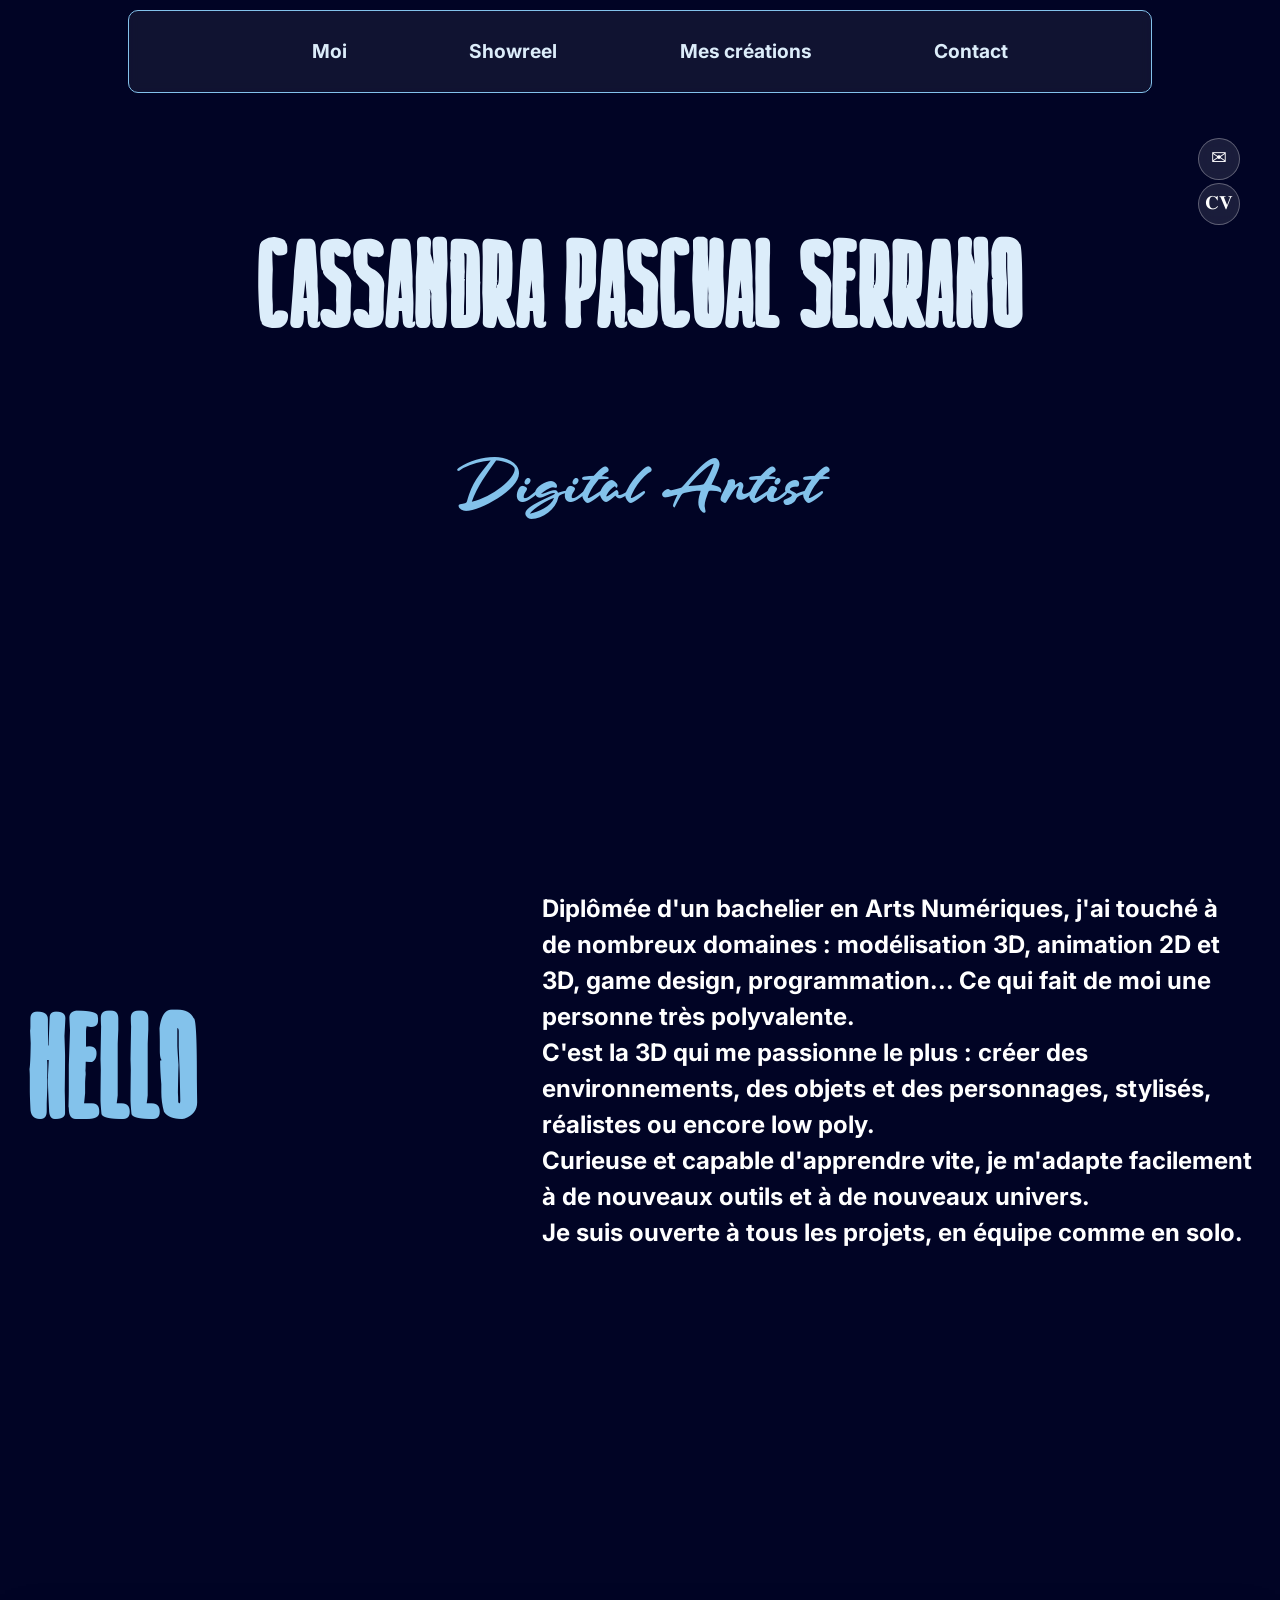
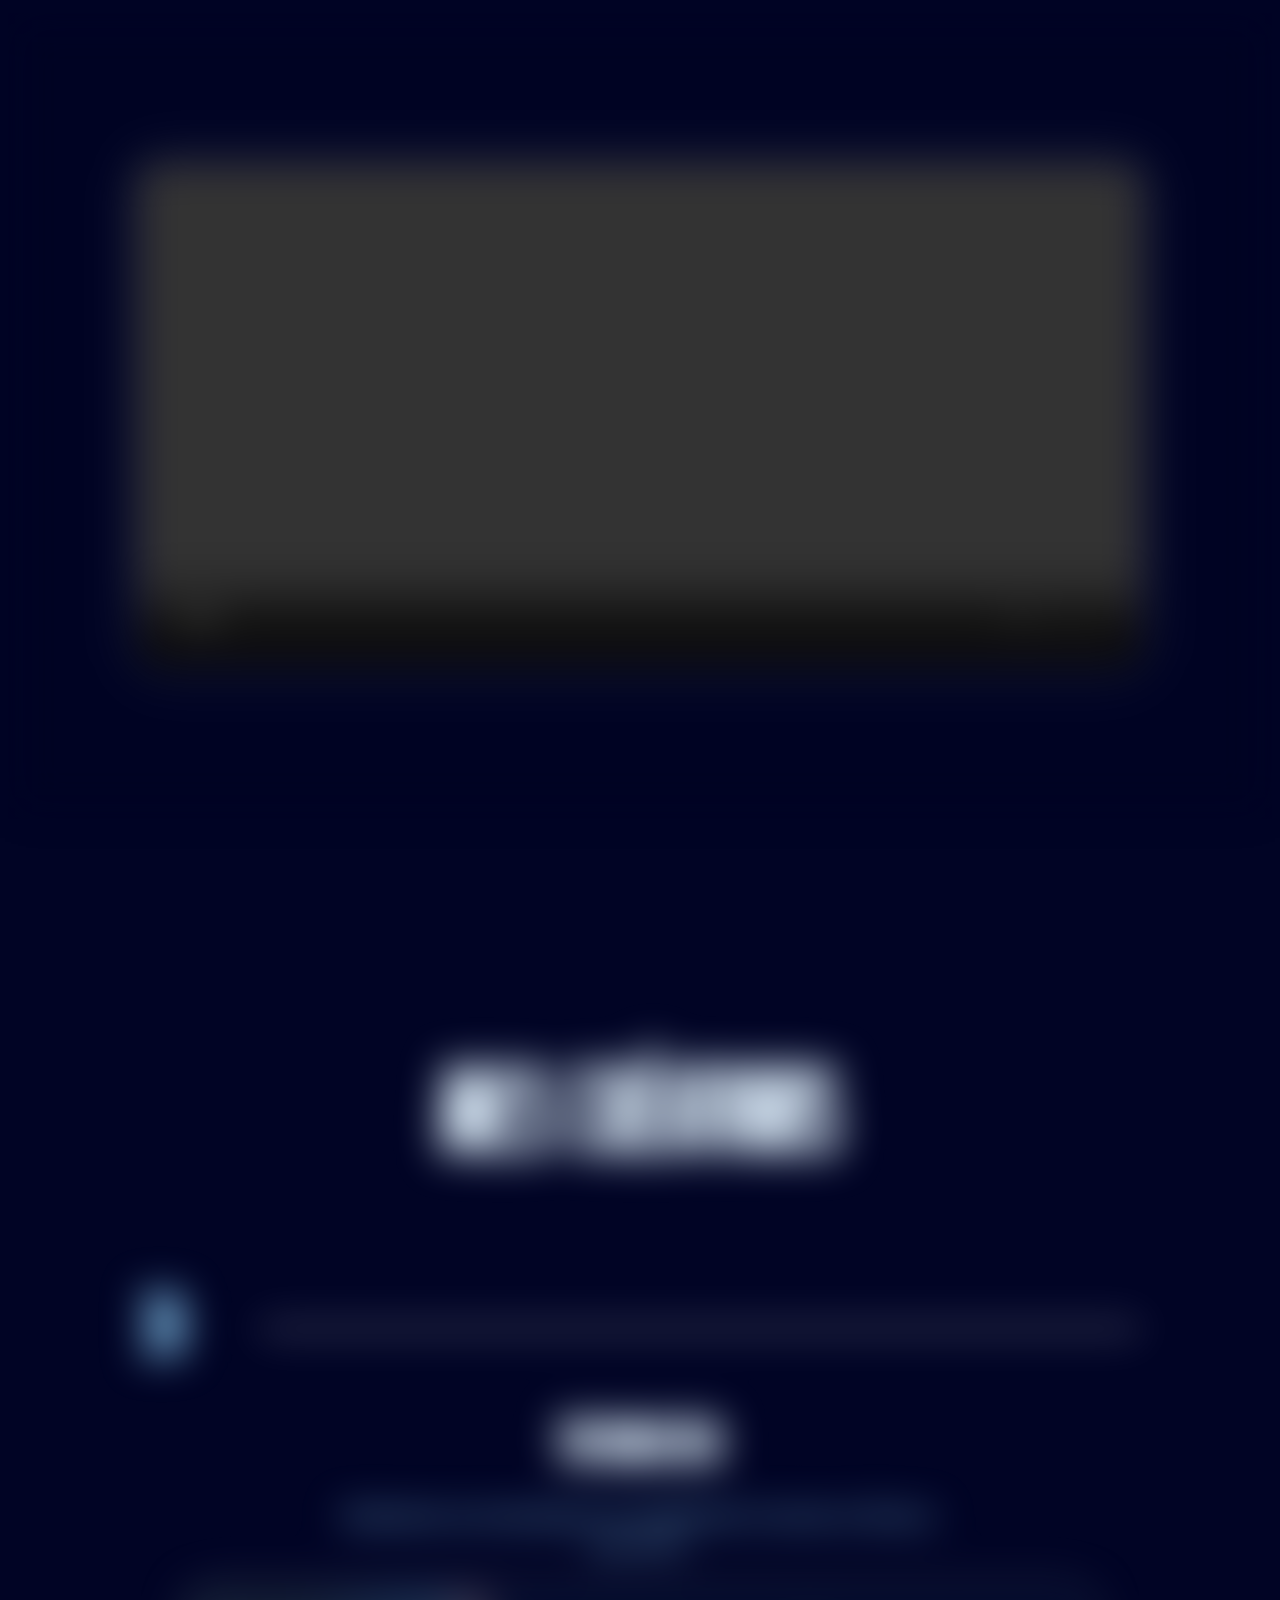
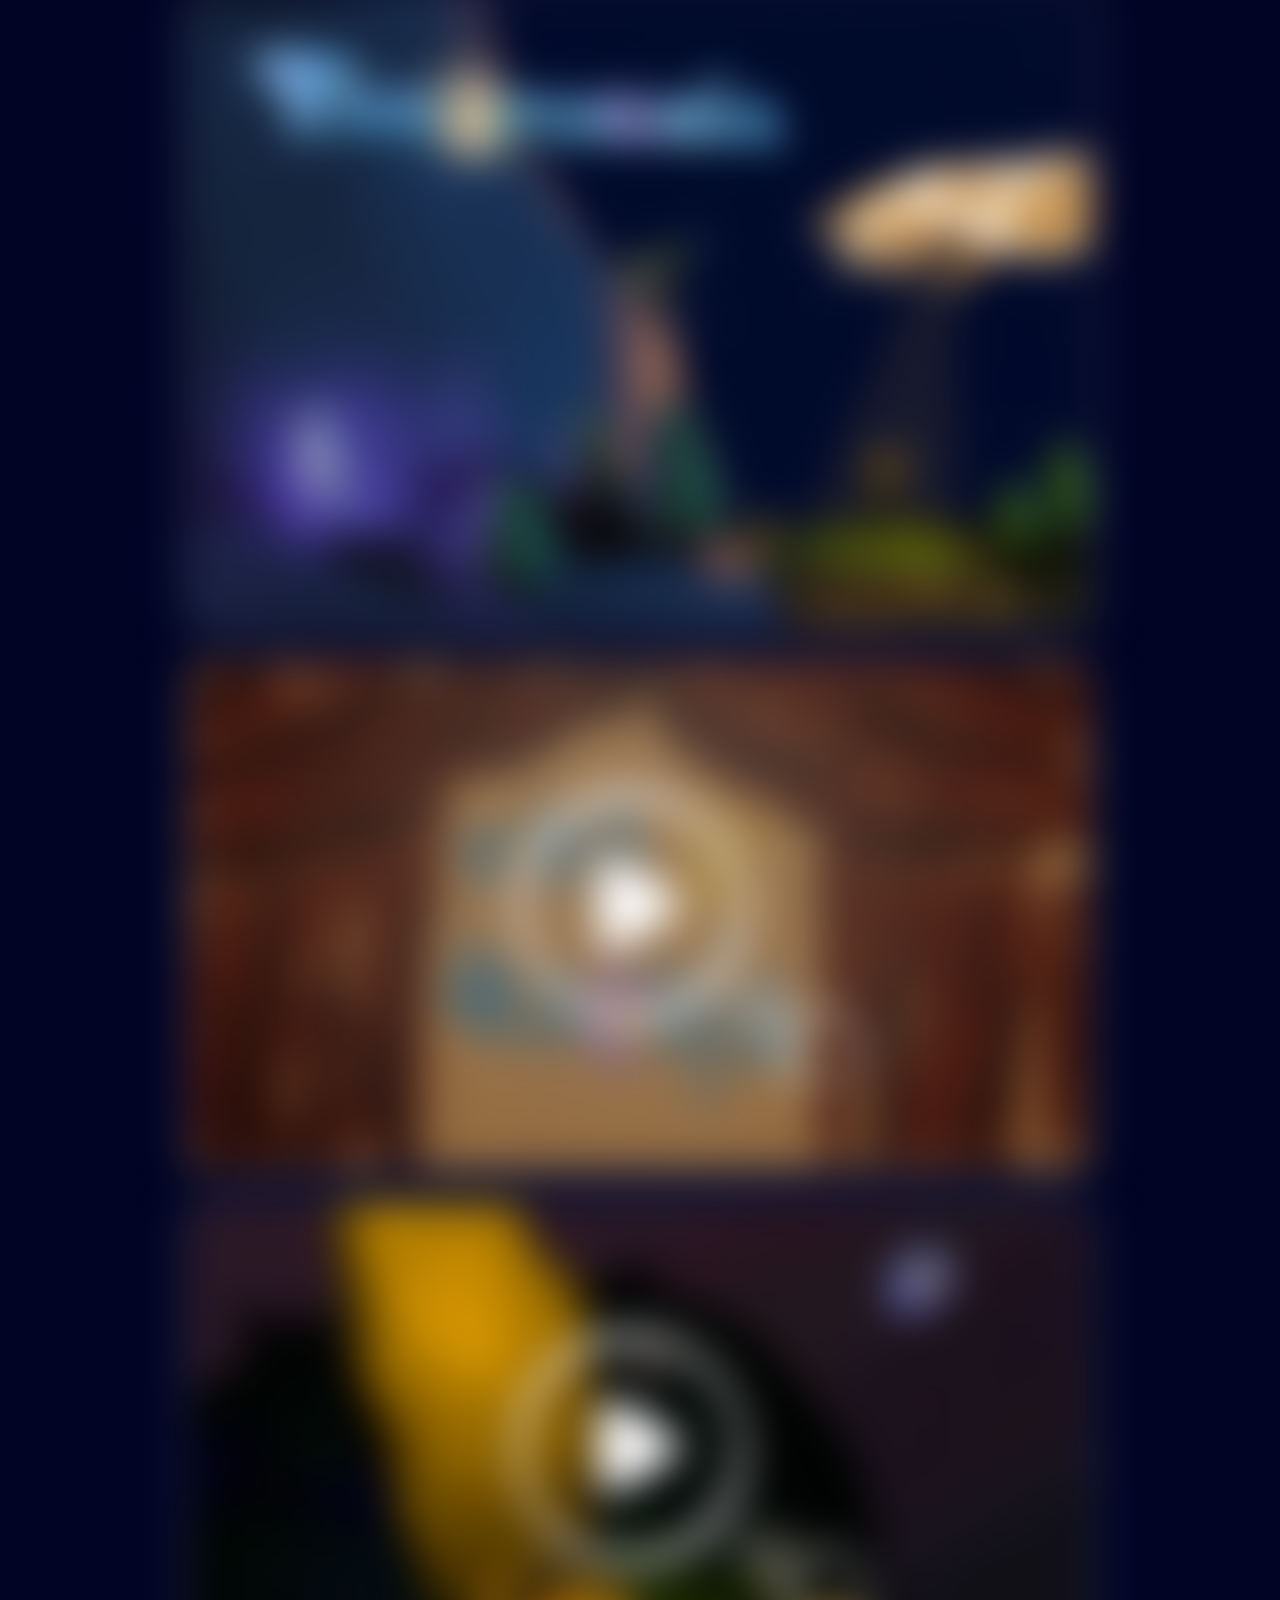
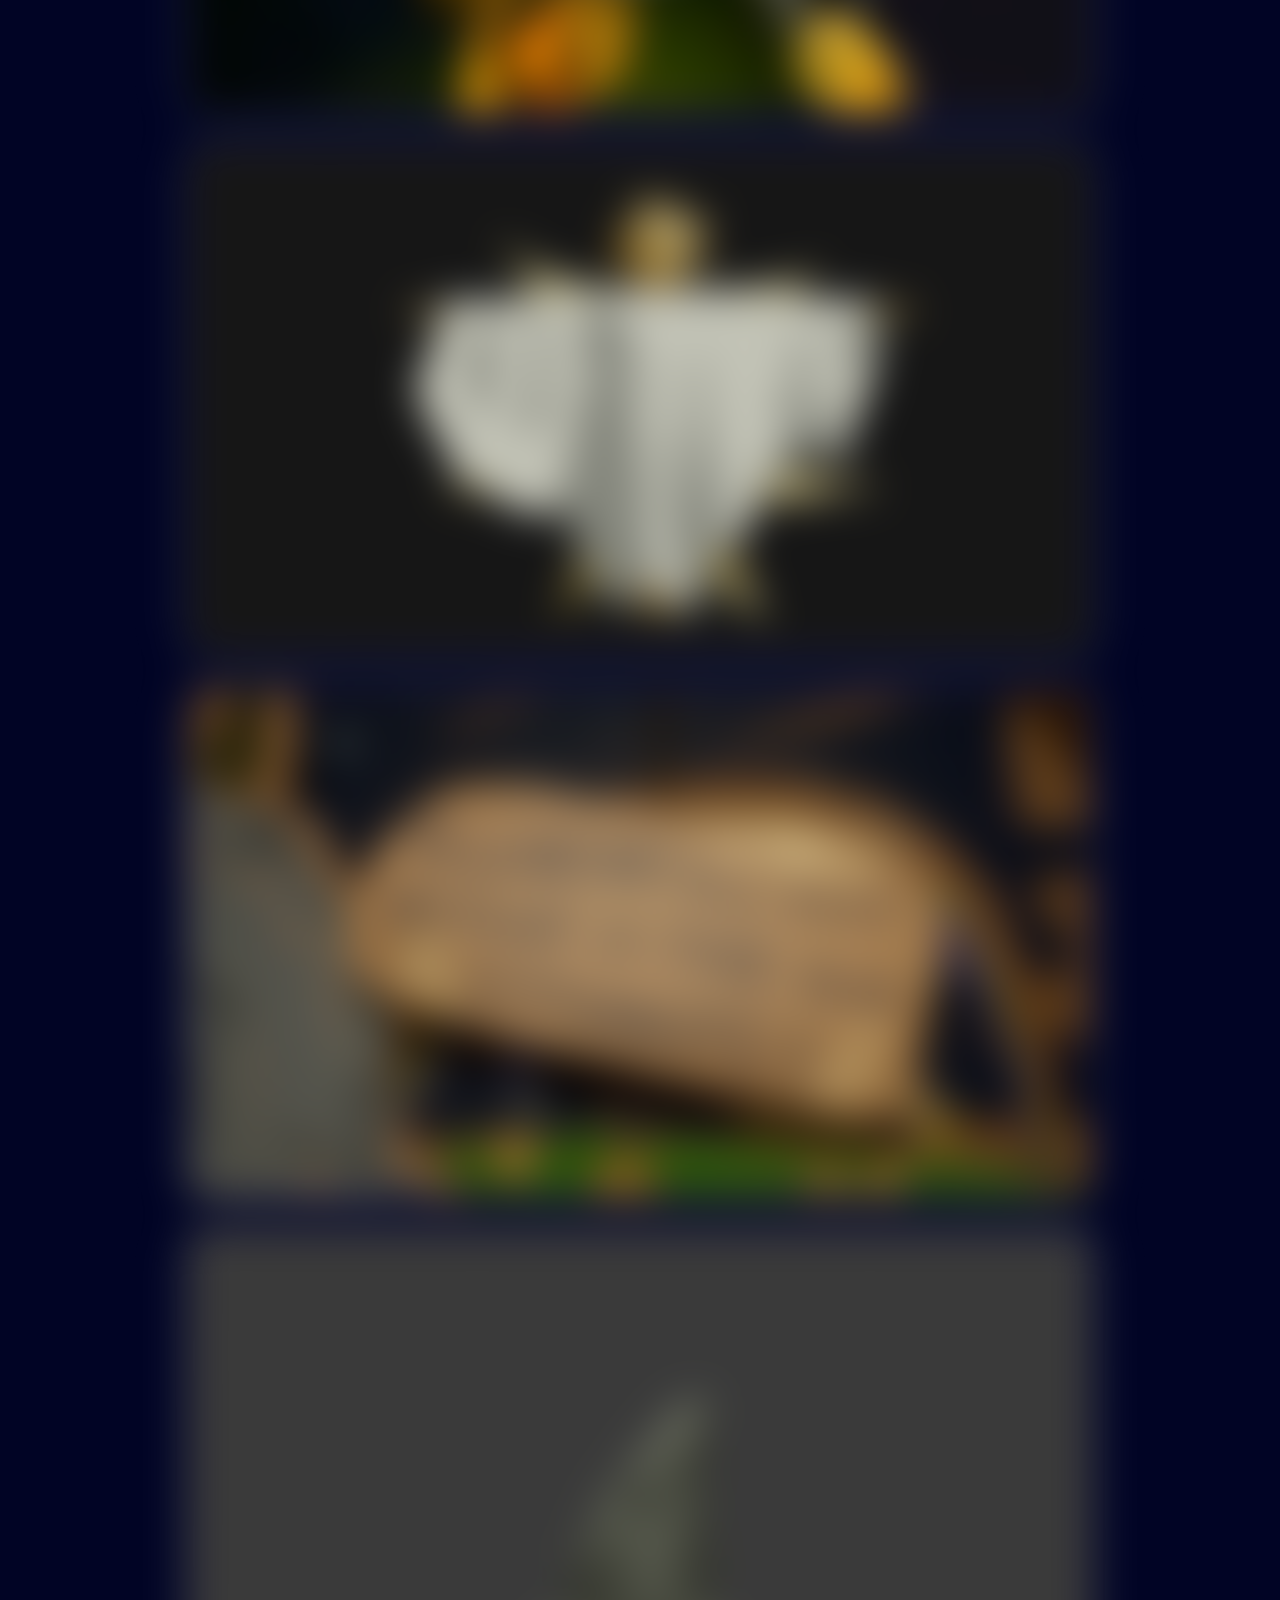
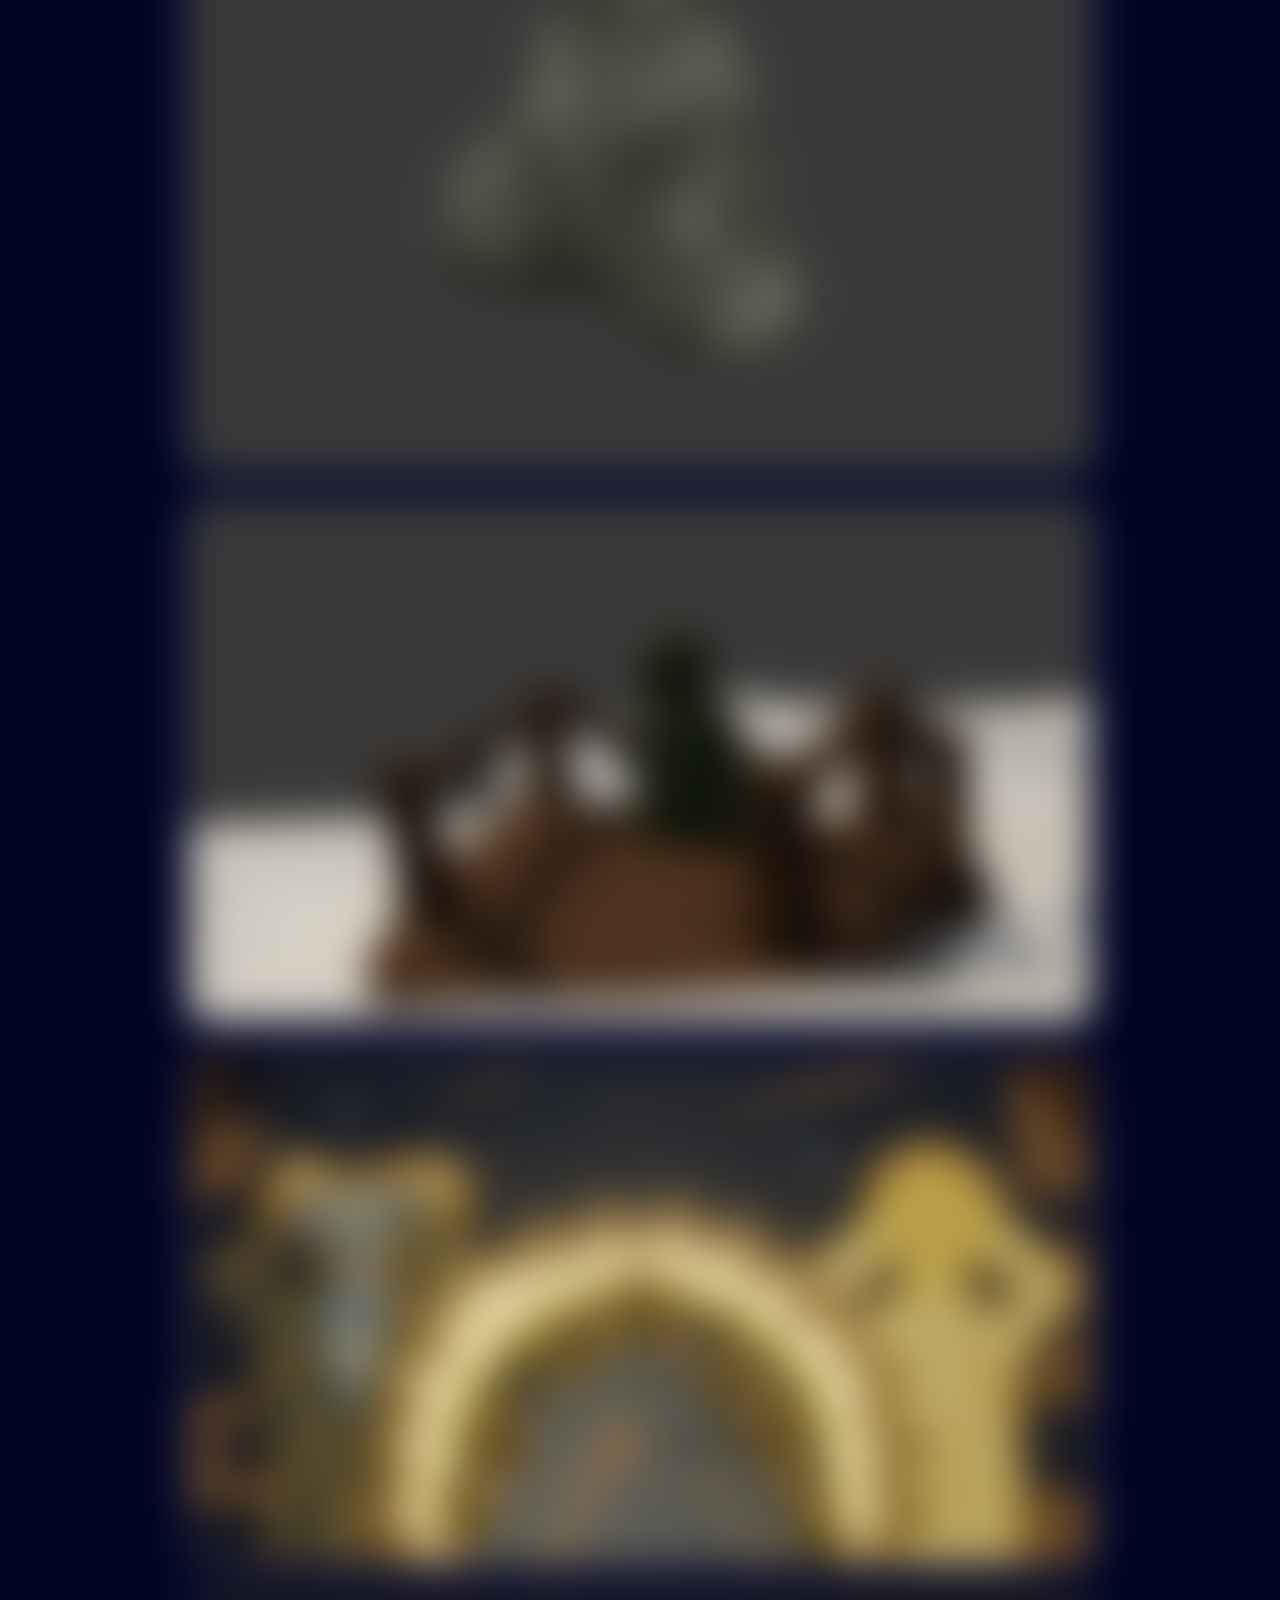
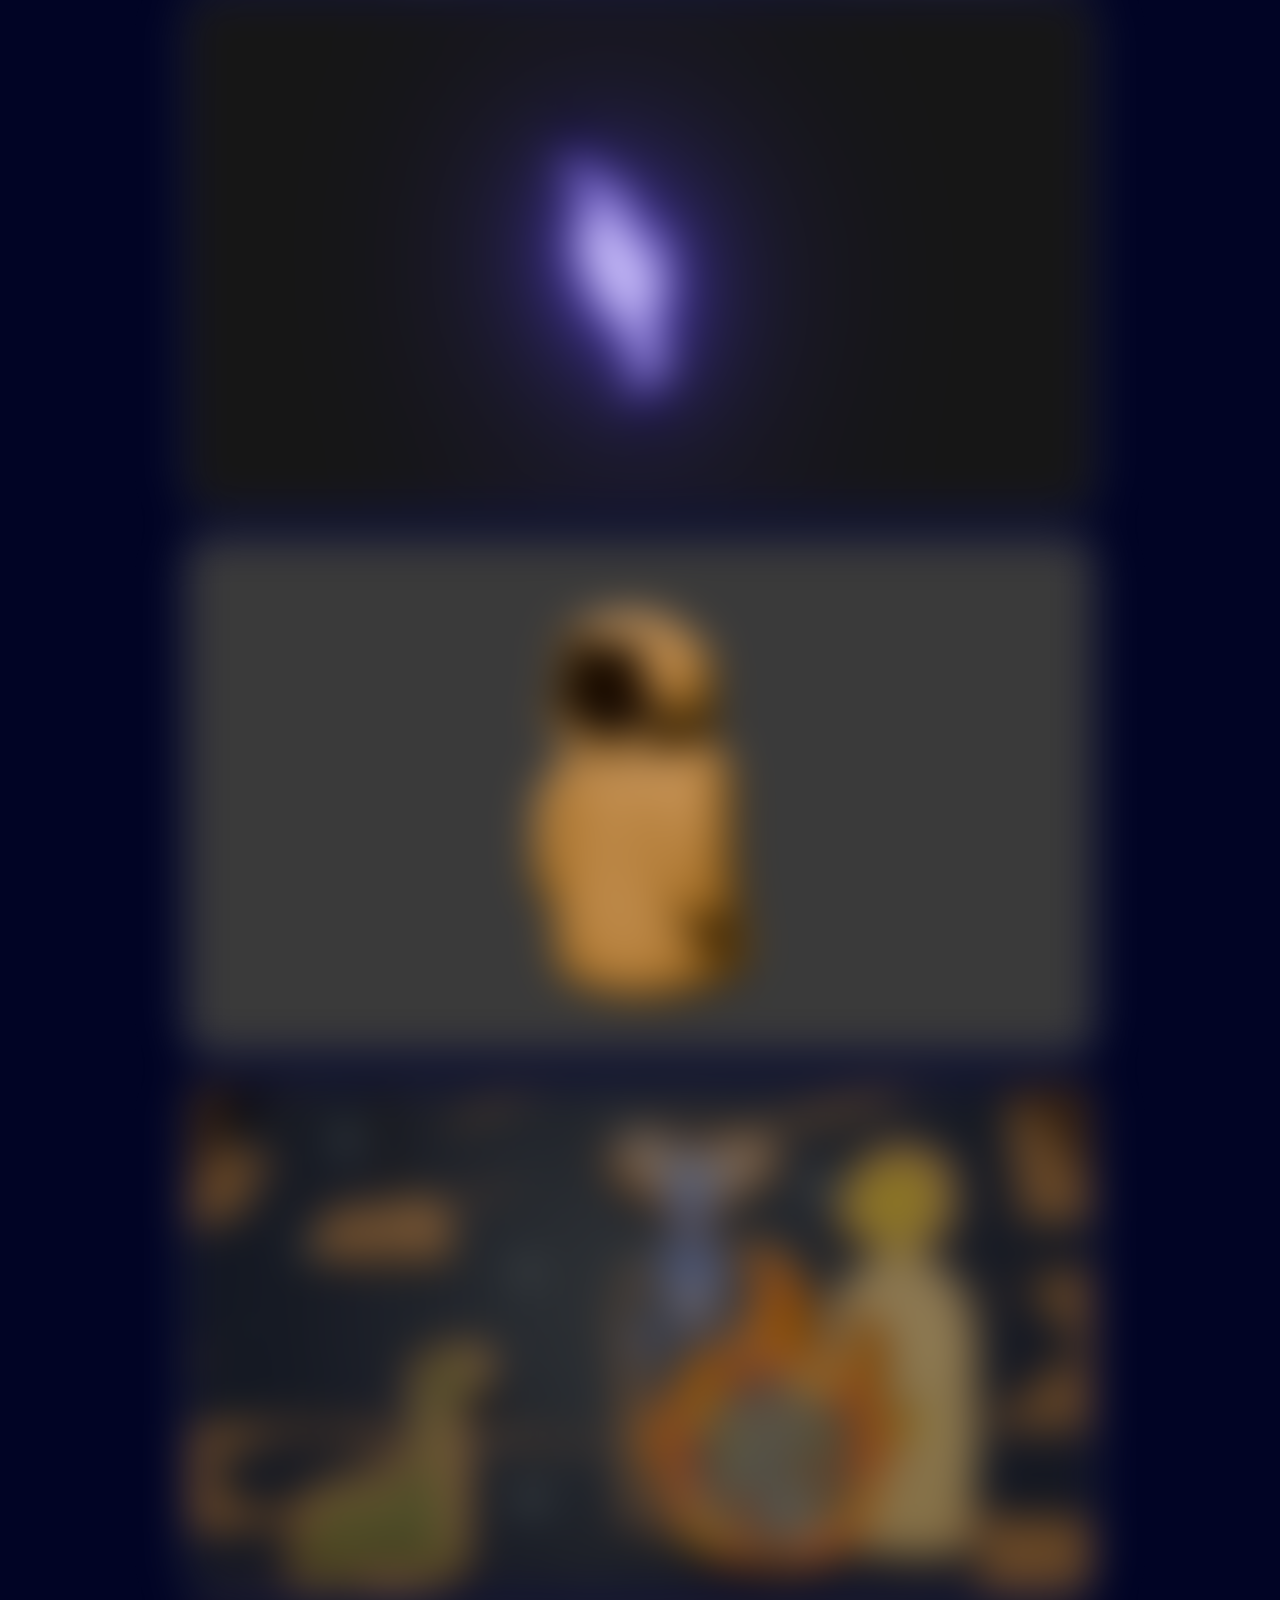
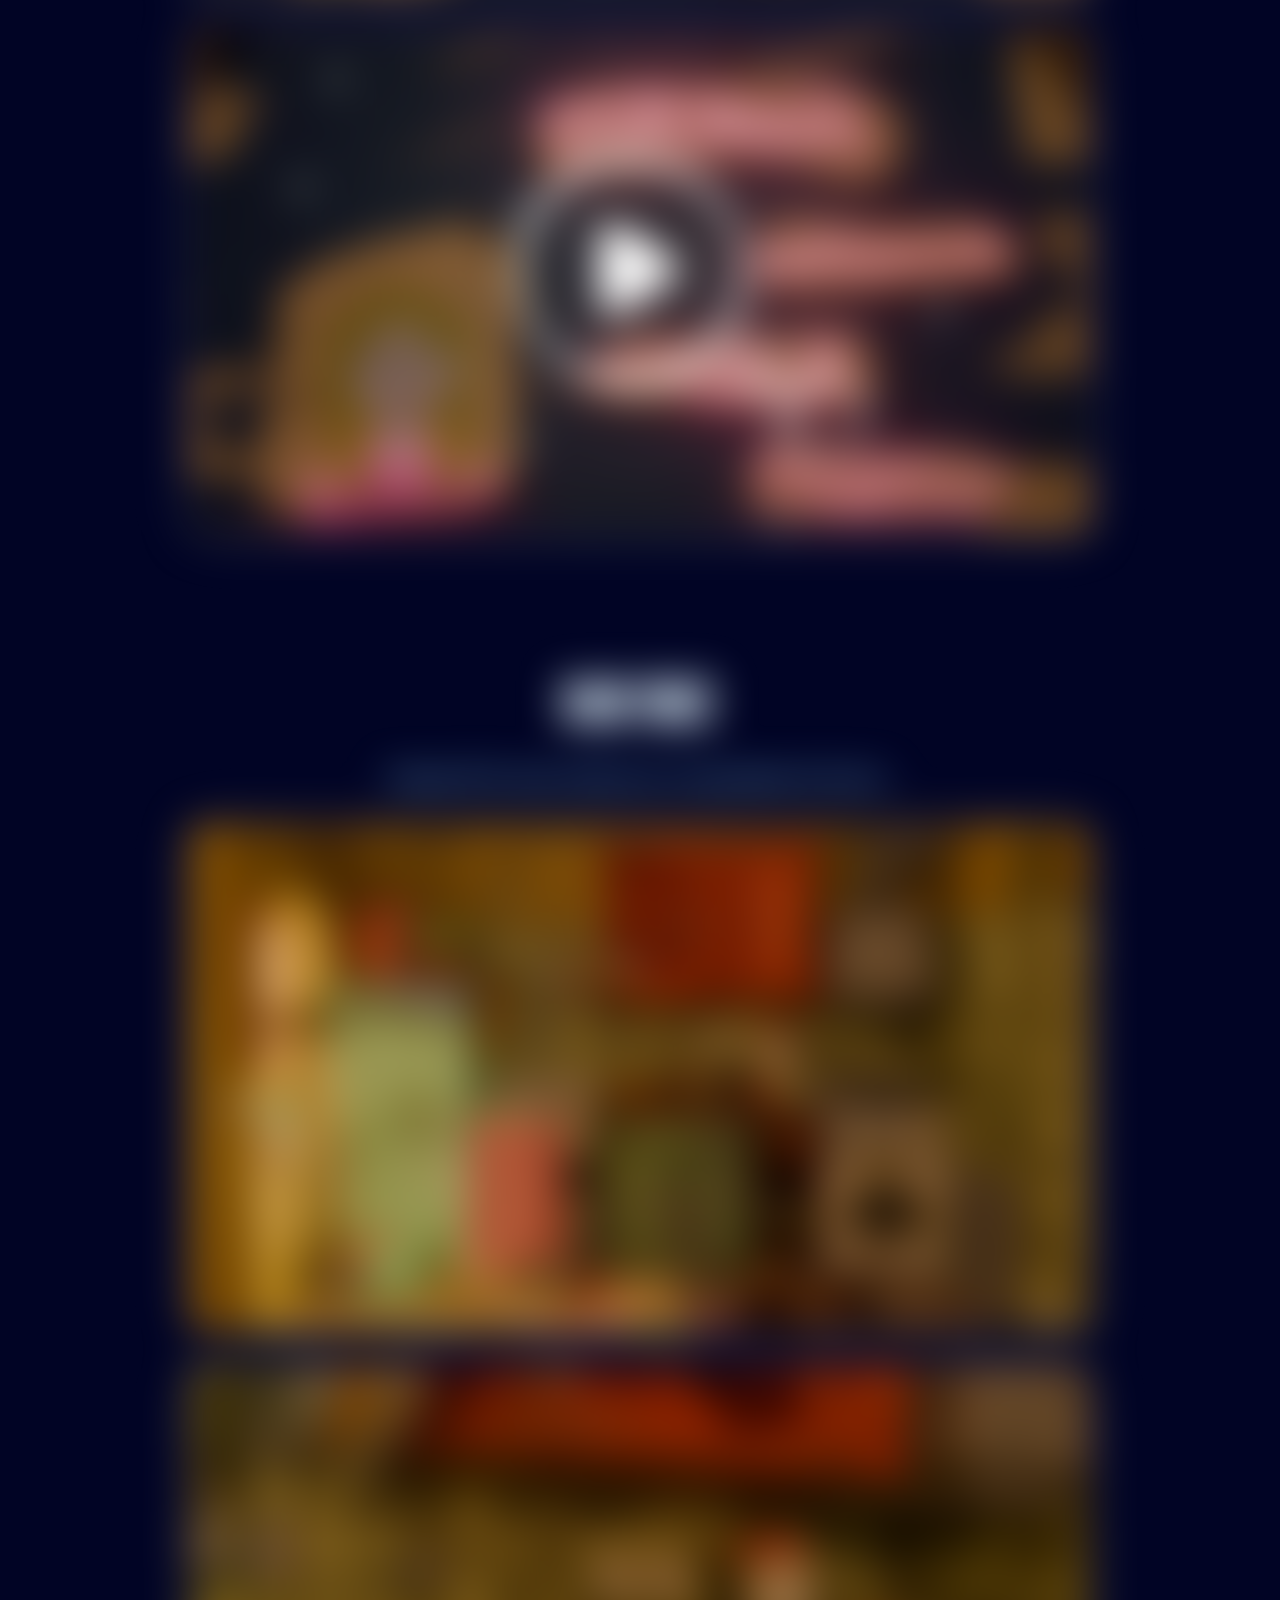
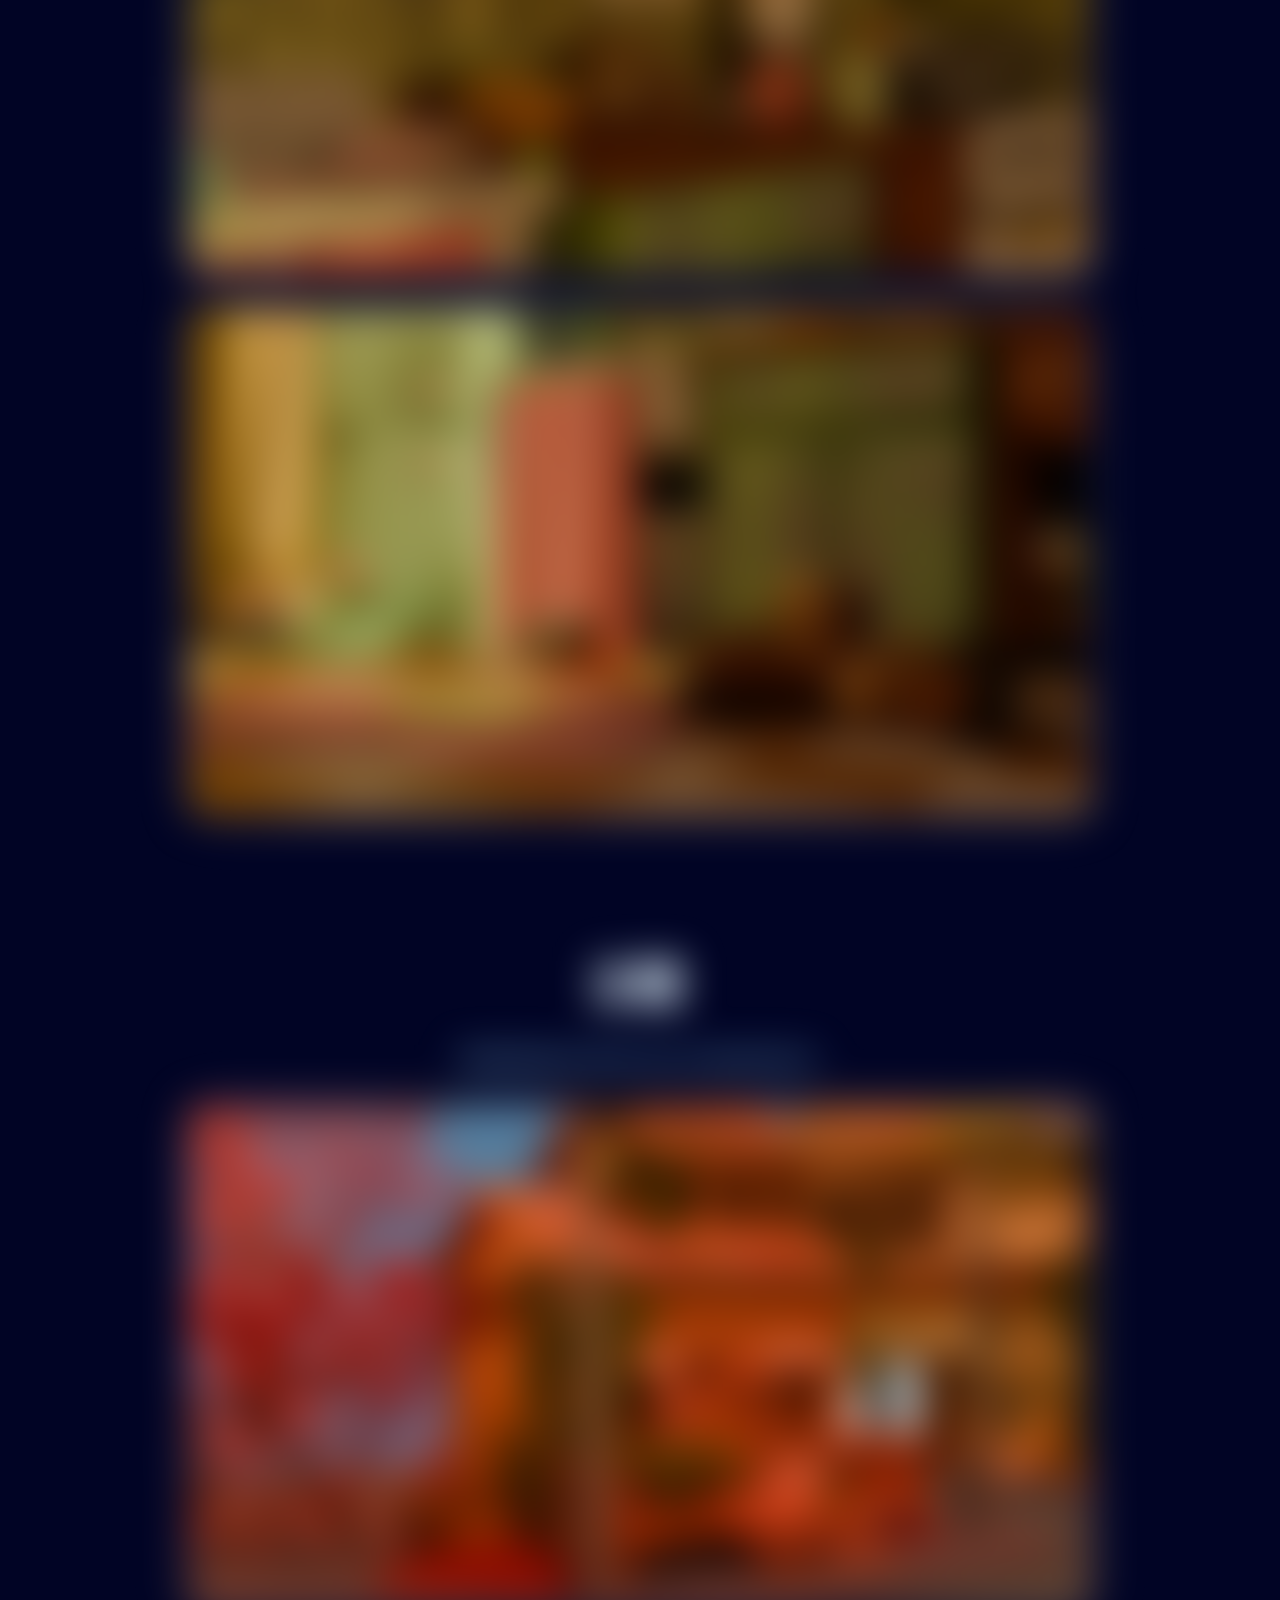
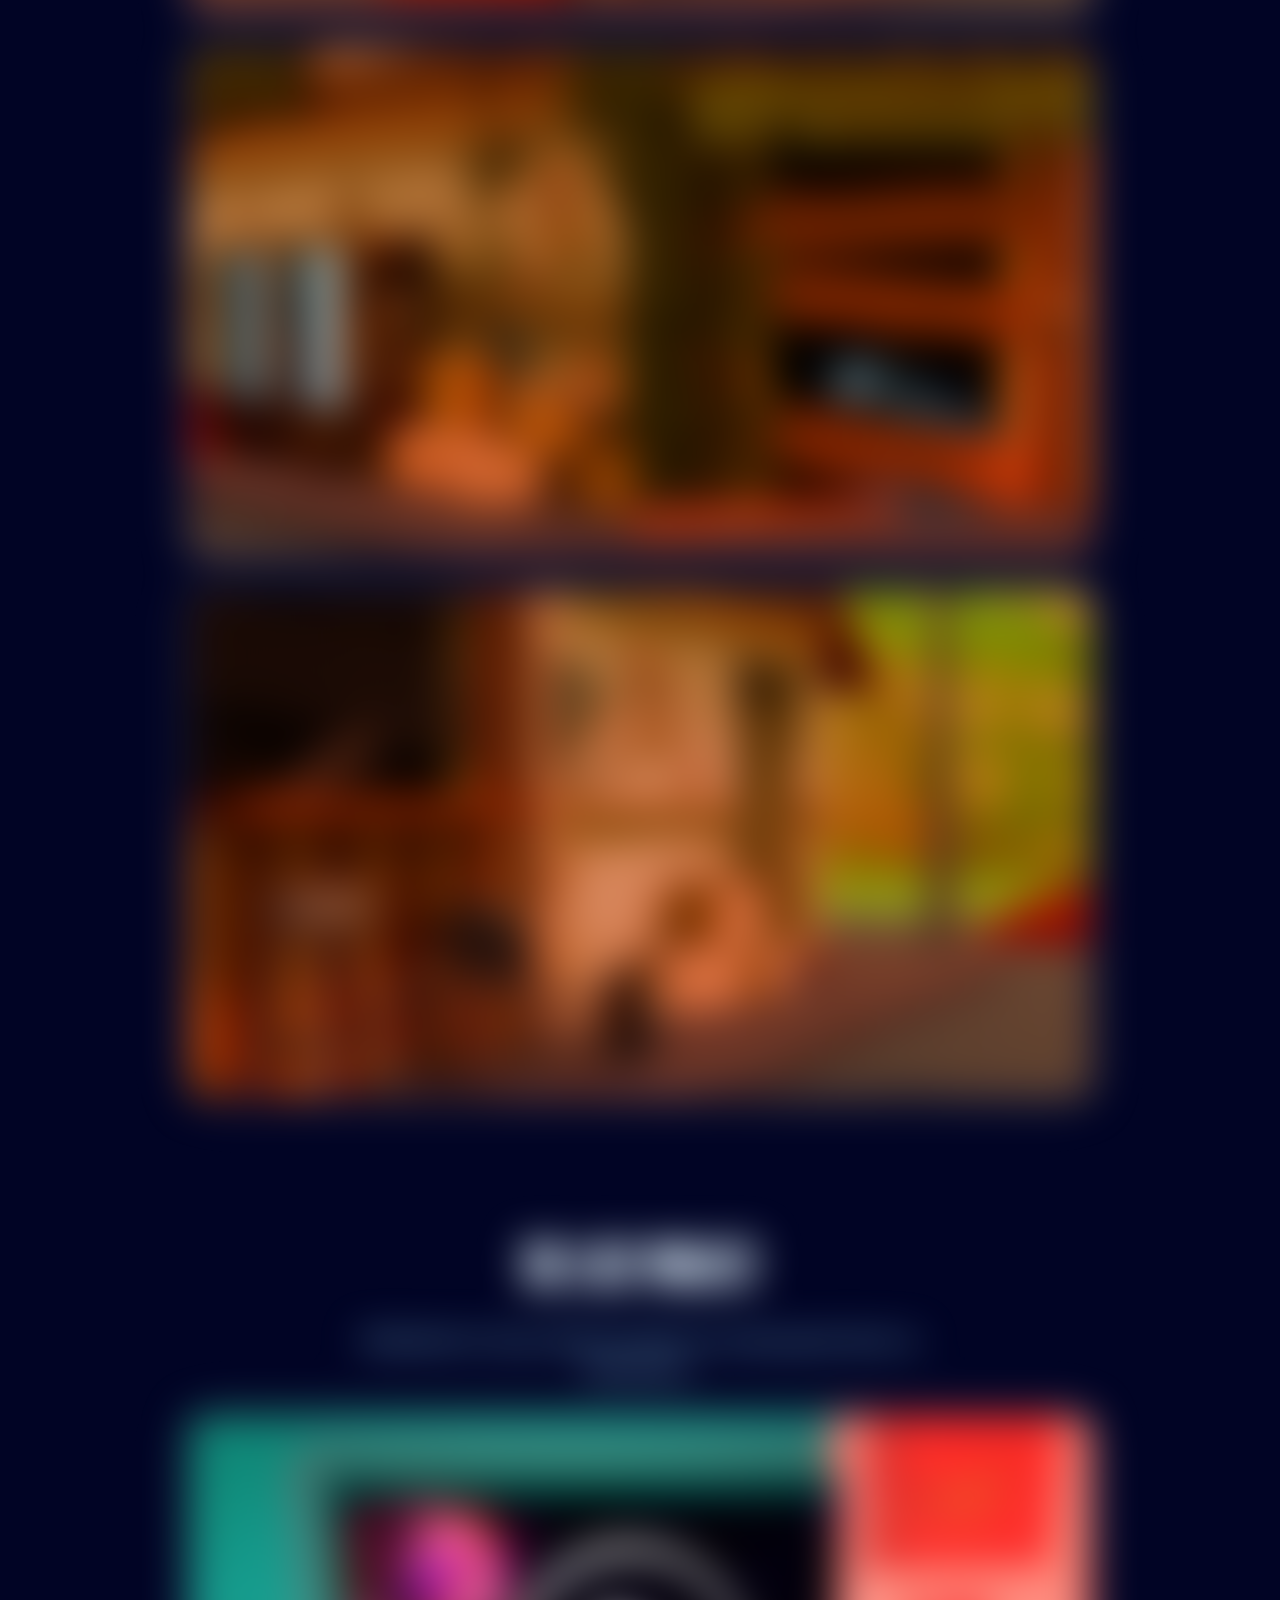
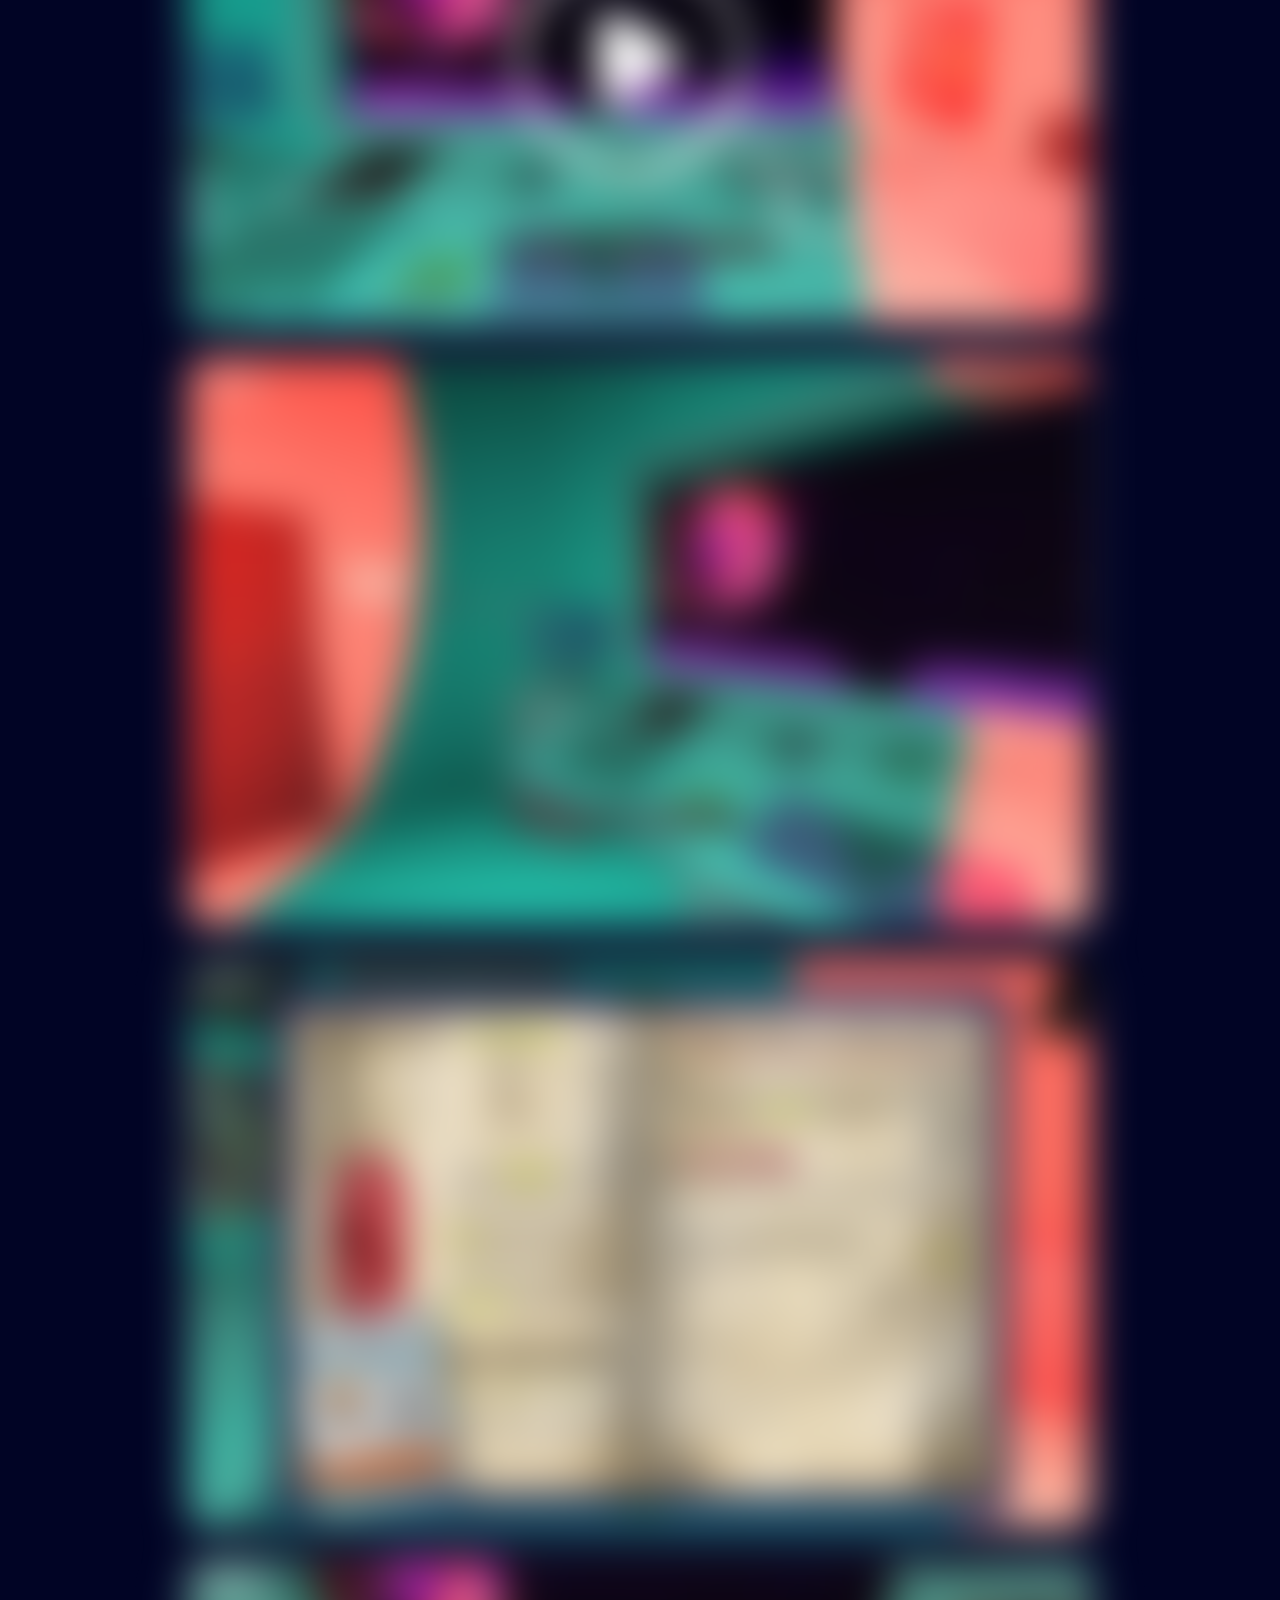
==== commit 5224eb9d: "changements textes" ====
--- a/index.html
+++ b/index.html
@@ -96,7 +96,7 @@
 
                  <article class="projet"> 
                     <h6 id="theomachia" class="titre_projet"> Theomachia</h6>
-                    <p class="desc_projet">Réalisation de cinématiques pour jeu en VR. Modélisation d'assets.</p>
+                    <p class="desc_projet">Réalisation de cinématiques et modélisation d'assets en 3D pour jeu en VR.</p>
 
                     <div class="media">
                         <img src="img/interface_vfinal.png" alt="interface">
@@ -127,7 +127,7 @@
 
                 <article class="projet"> 
                     <h6 id="La_rue" class="titre_projet"> La Rue</h6>
-                    <p class="desc_projet">Animation 3D d'une étrange rue abandonnée.</p>
+                    <p class="desc_projet">Modélisation 3D d'une rue abandonné.</p>
 
                     <div class="media">
                         <img src="img/maison.png" alt="La Rue">
@@ -140,7 +140,7 @@
 
                 <article class="projet"> 
                     <h6 id="The_last_project" class="titre_projet"> The Last Project</h6>
-                    <p class="desc_projet">Jeu vidéo 3D d'un escape game dans un laboratoire.</p>
+                    <p class="desc_projet"> Réalisation d'un jeu vidéo (en 3D) d'un escape game dans un laboratoire.</p>
 
                     <div class="media">
                         <img src="img/histoirejeu.png" alt="The Last Project" class="video-poster" data-video="videoscompr/tlp.mp4">
@@ -194,7 +194,7 @@
 
                 <article class="projet"> 
                     <h6 id="Le_nouveau_prof" class="titre_projet"> Le Nouveau Prof</h6>
-                    <p class="desc_projet">Charadesign, Storyboard et Animatique.</p>
+                    <p class="desc_projet">Charadesign.</p>
 
                     <div class="media">
                         <img src="img/hpcouleur.PNG" alt="Le_nouveau_prof">
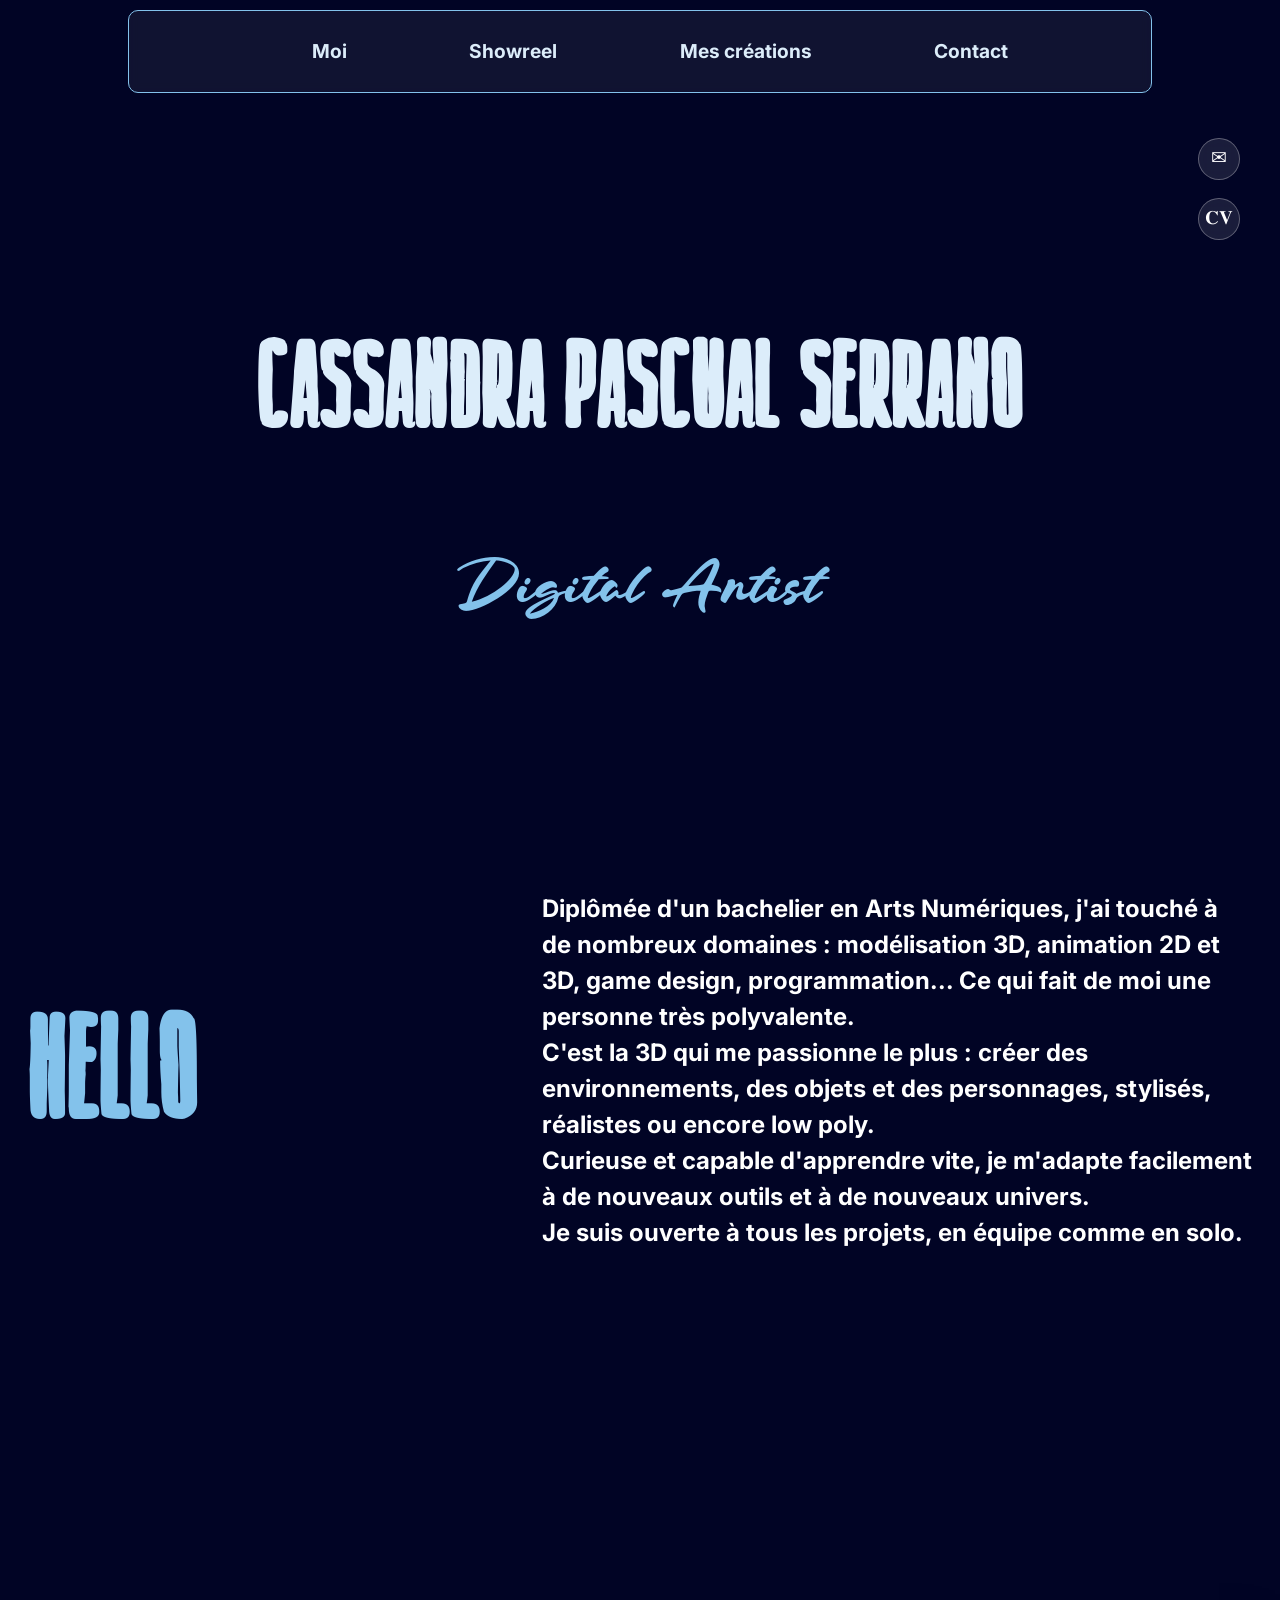
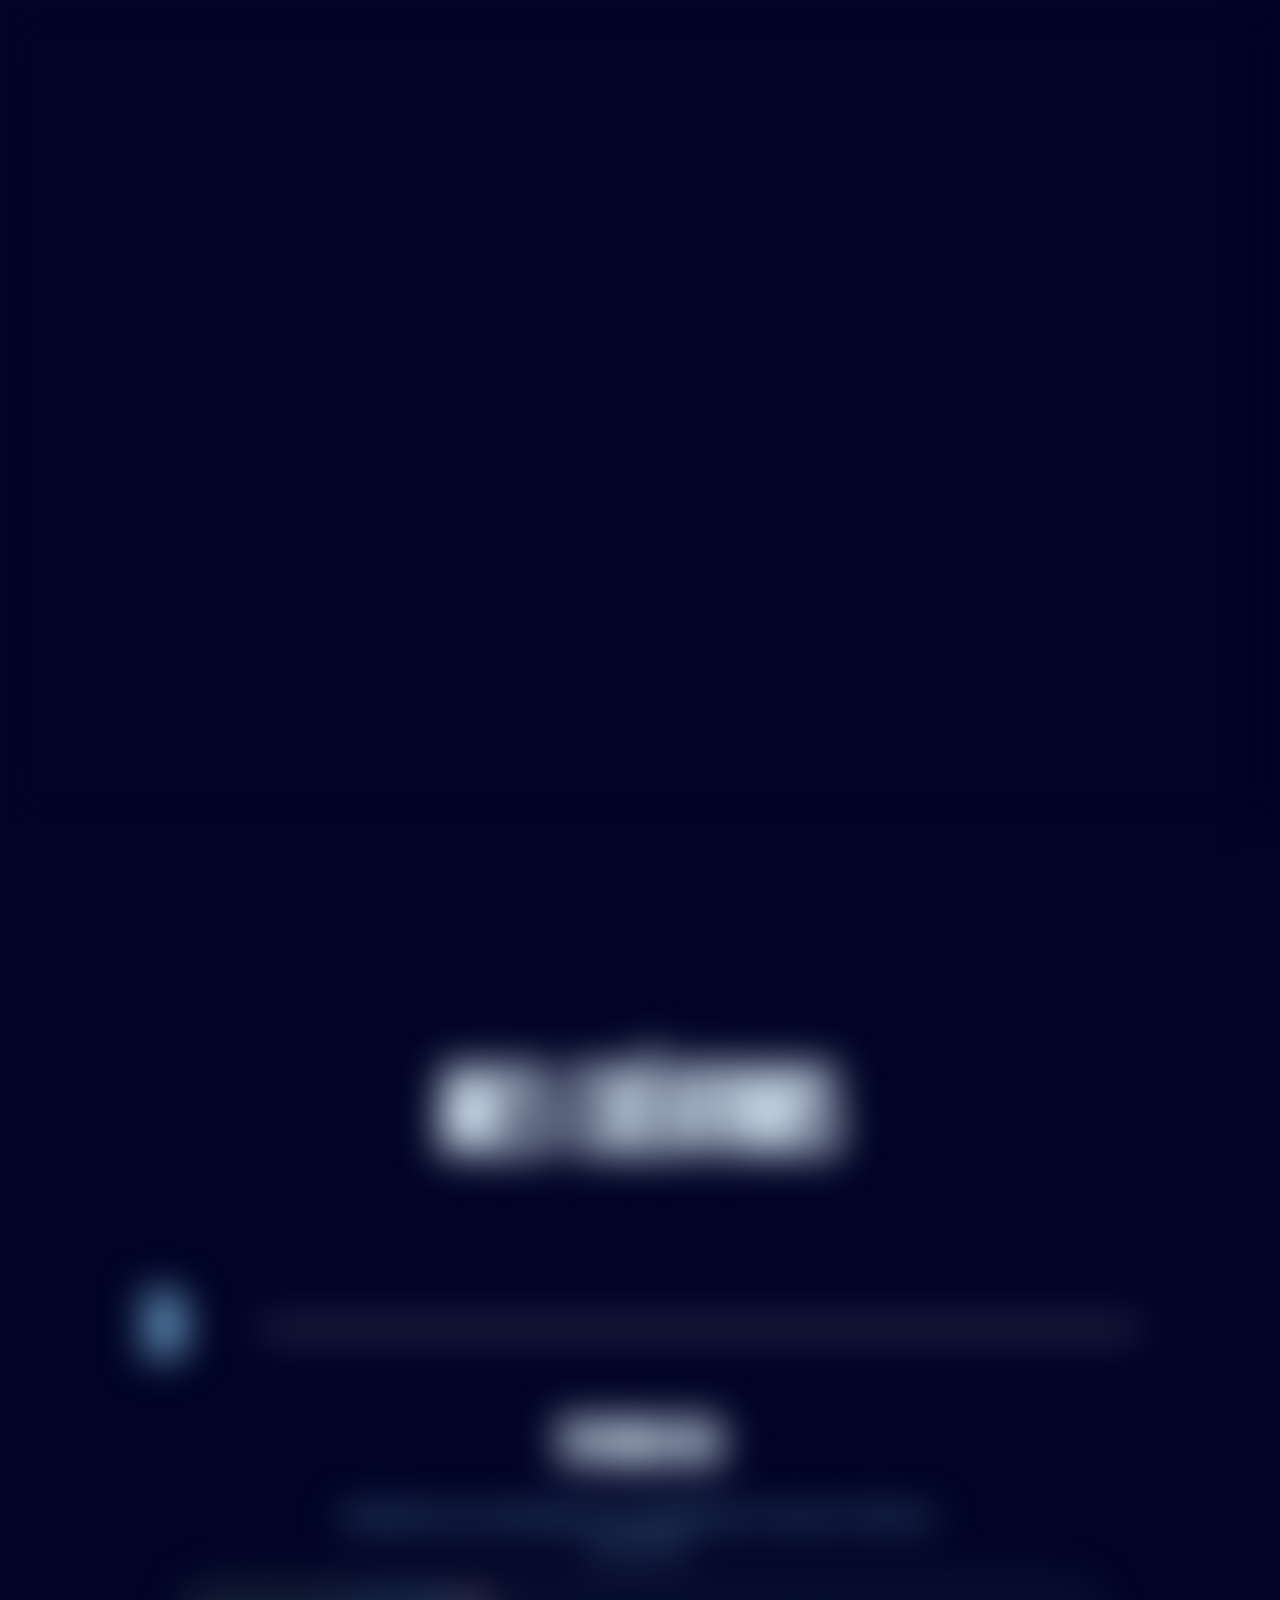
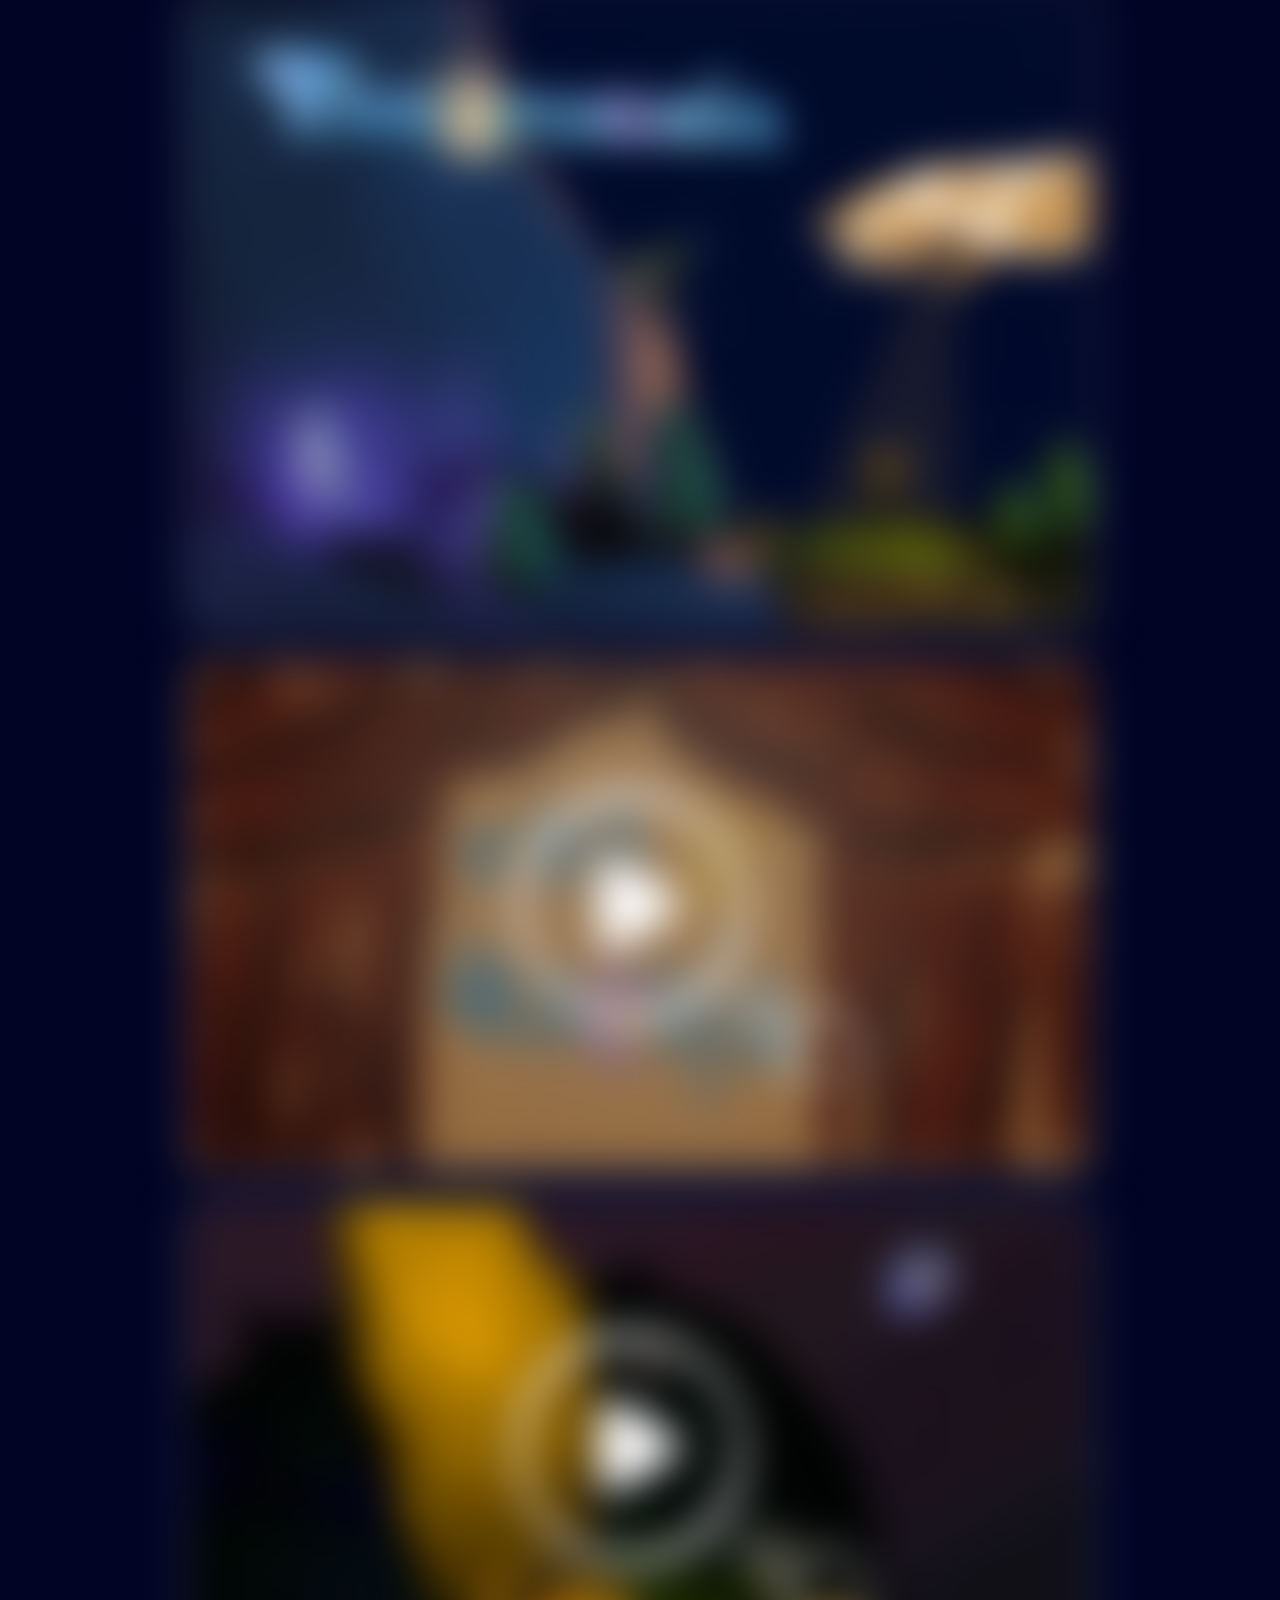
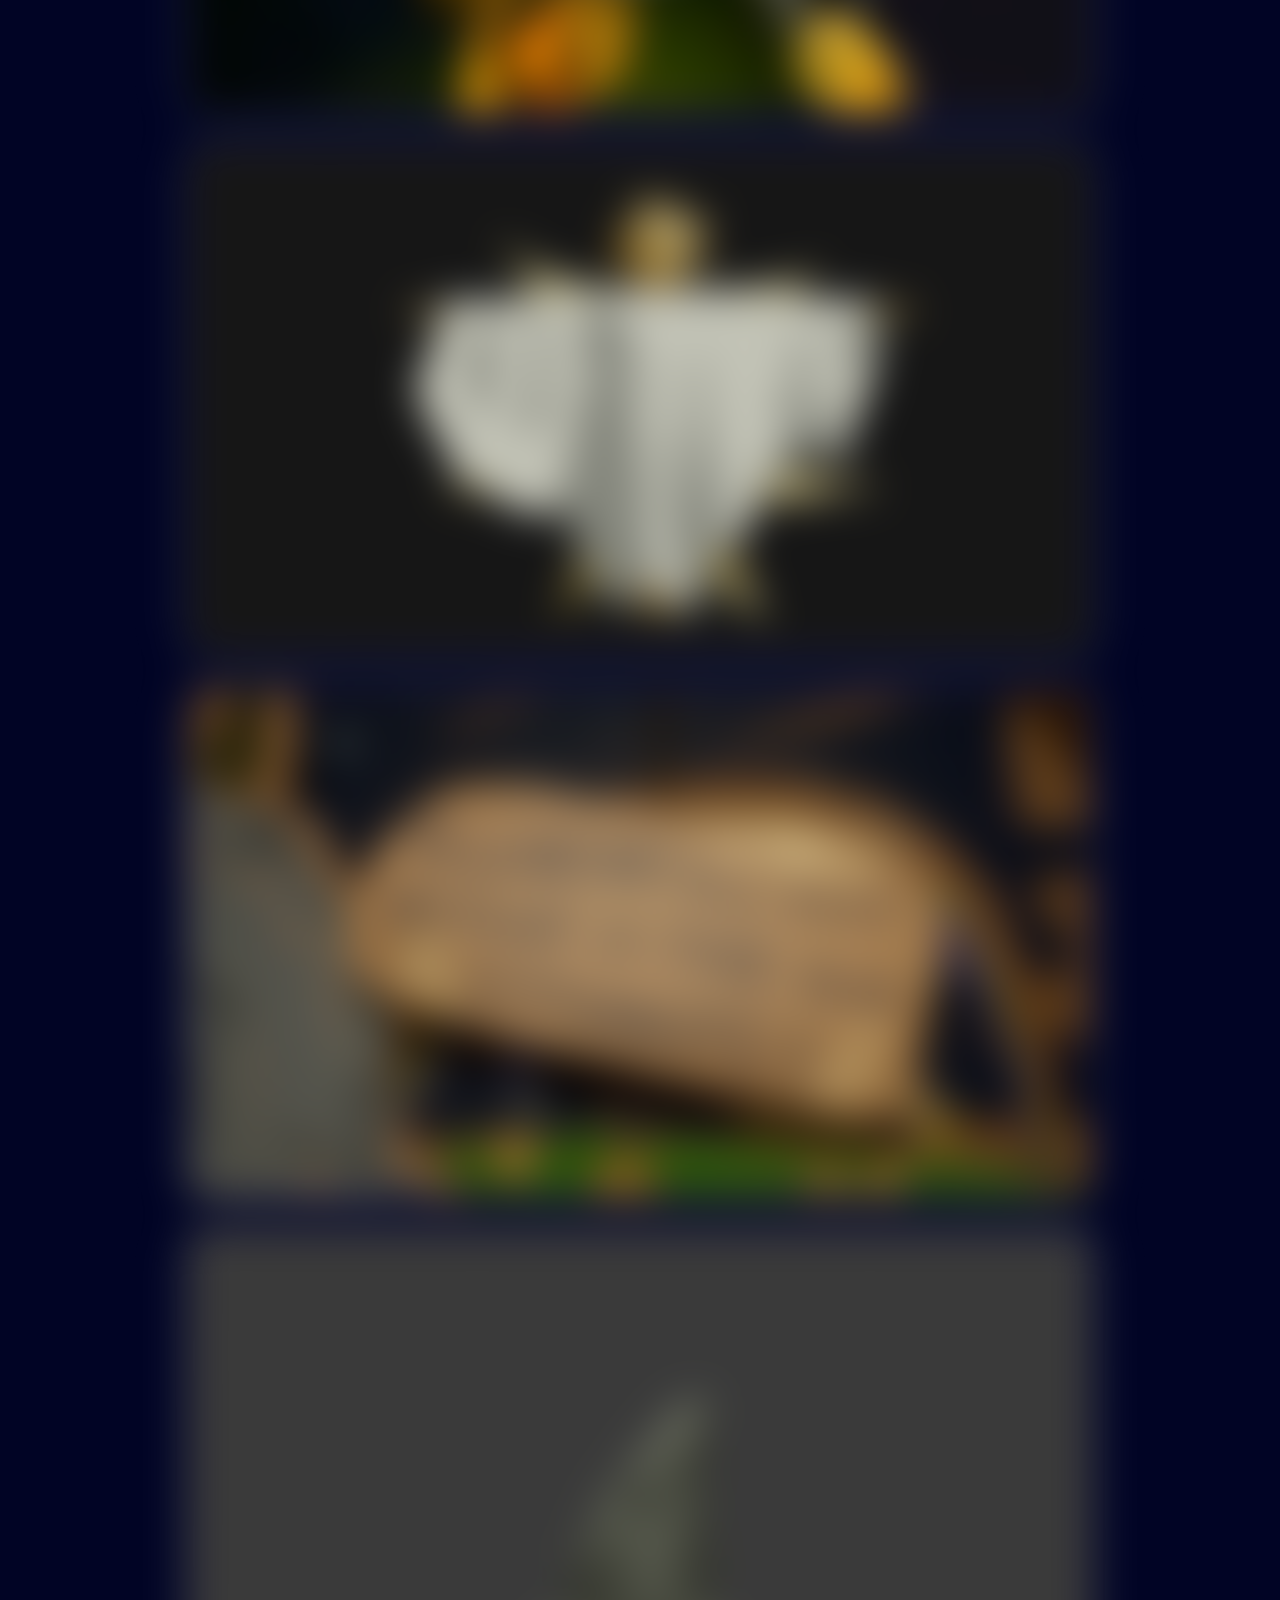
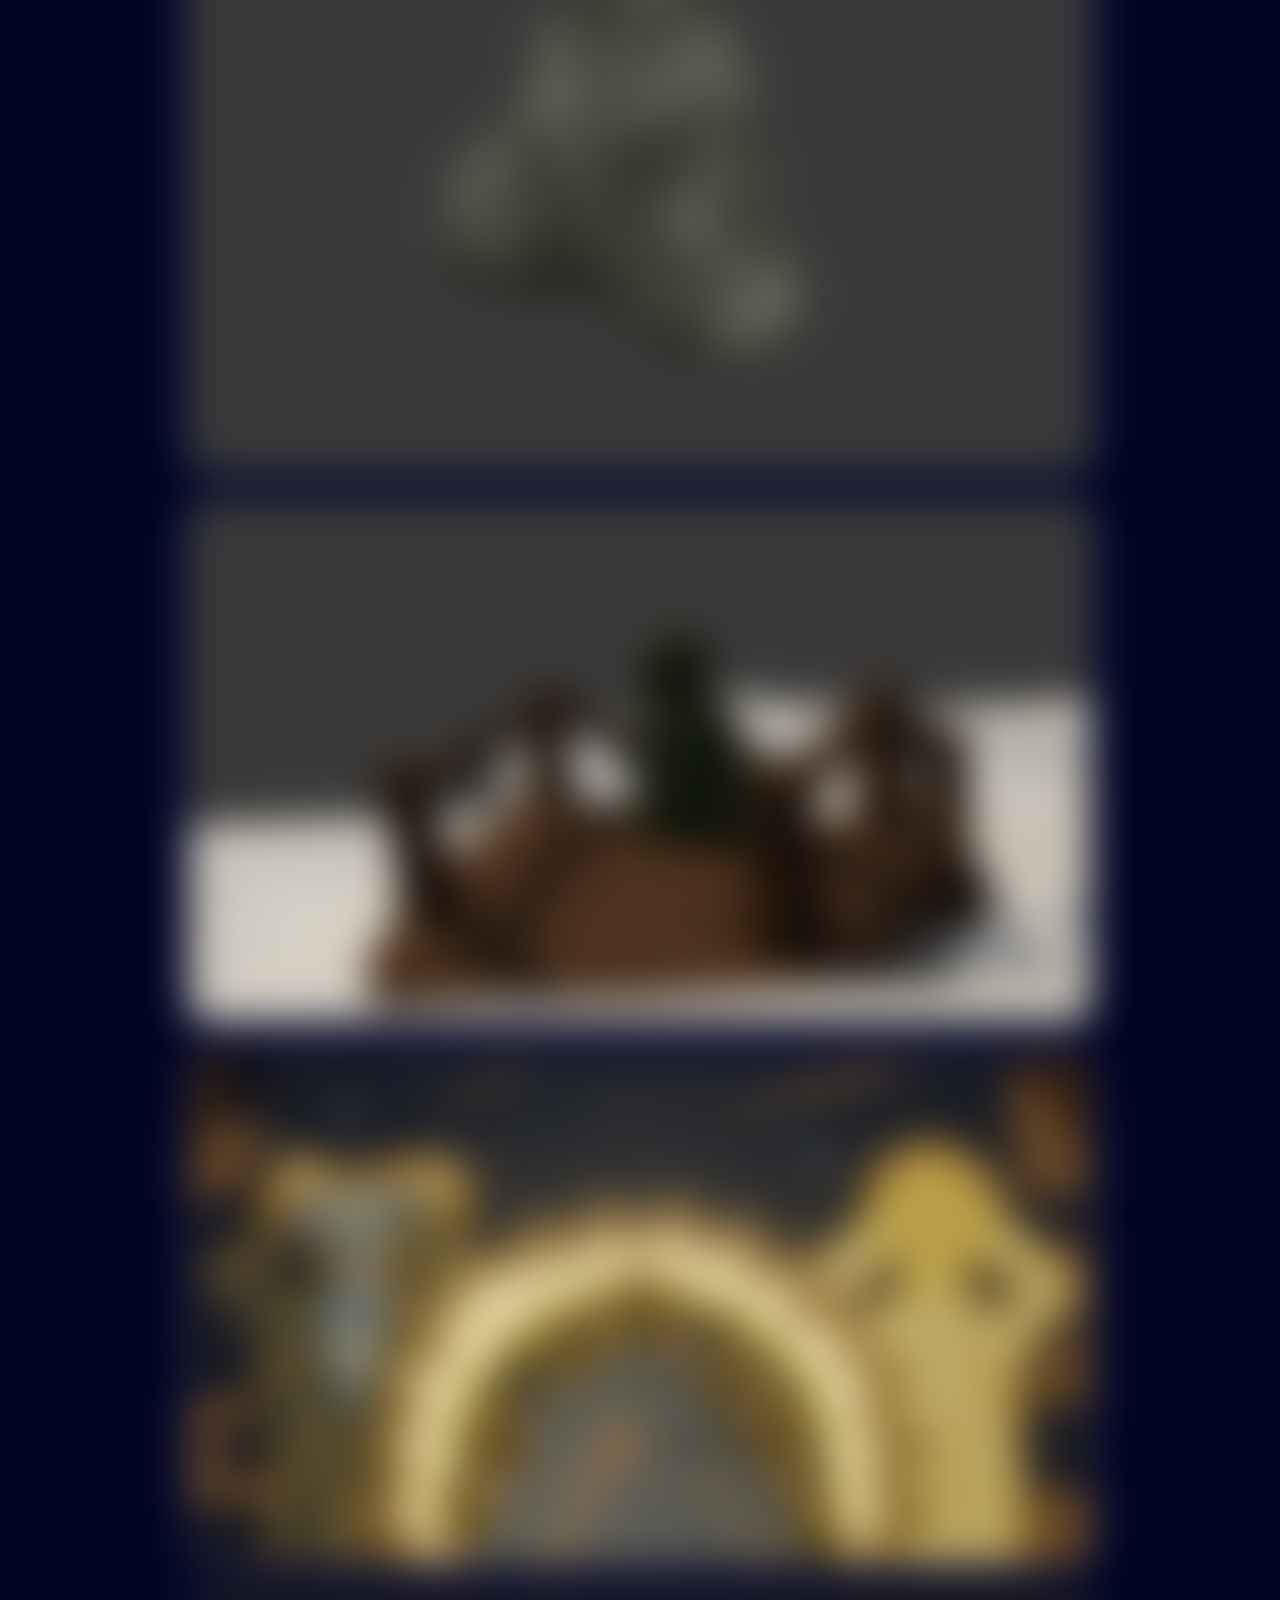
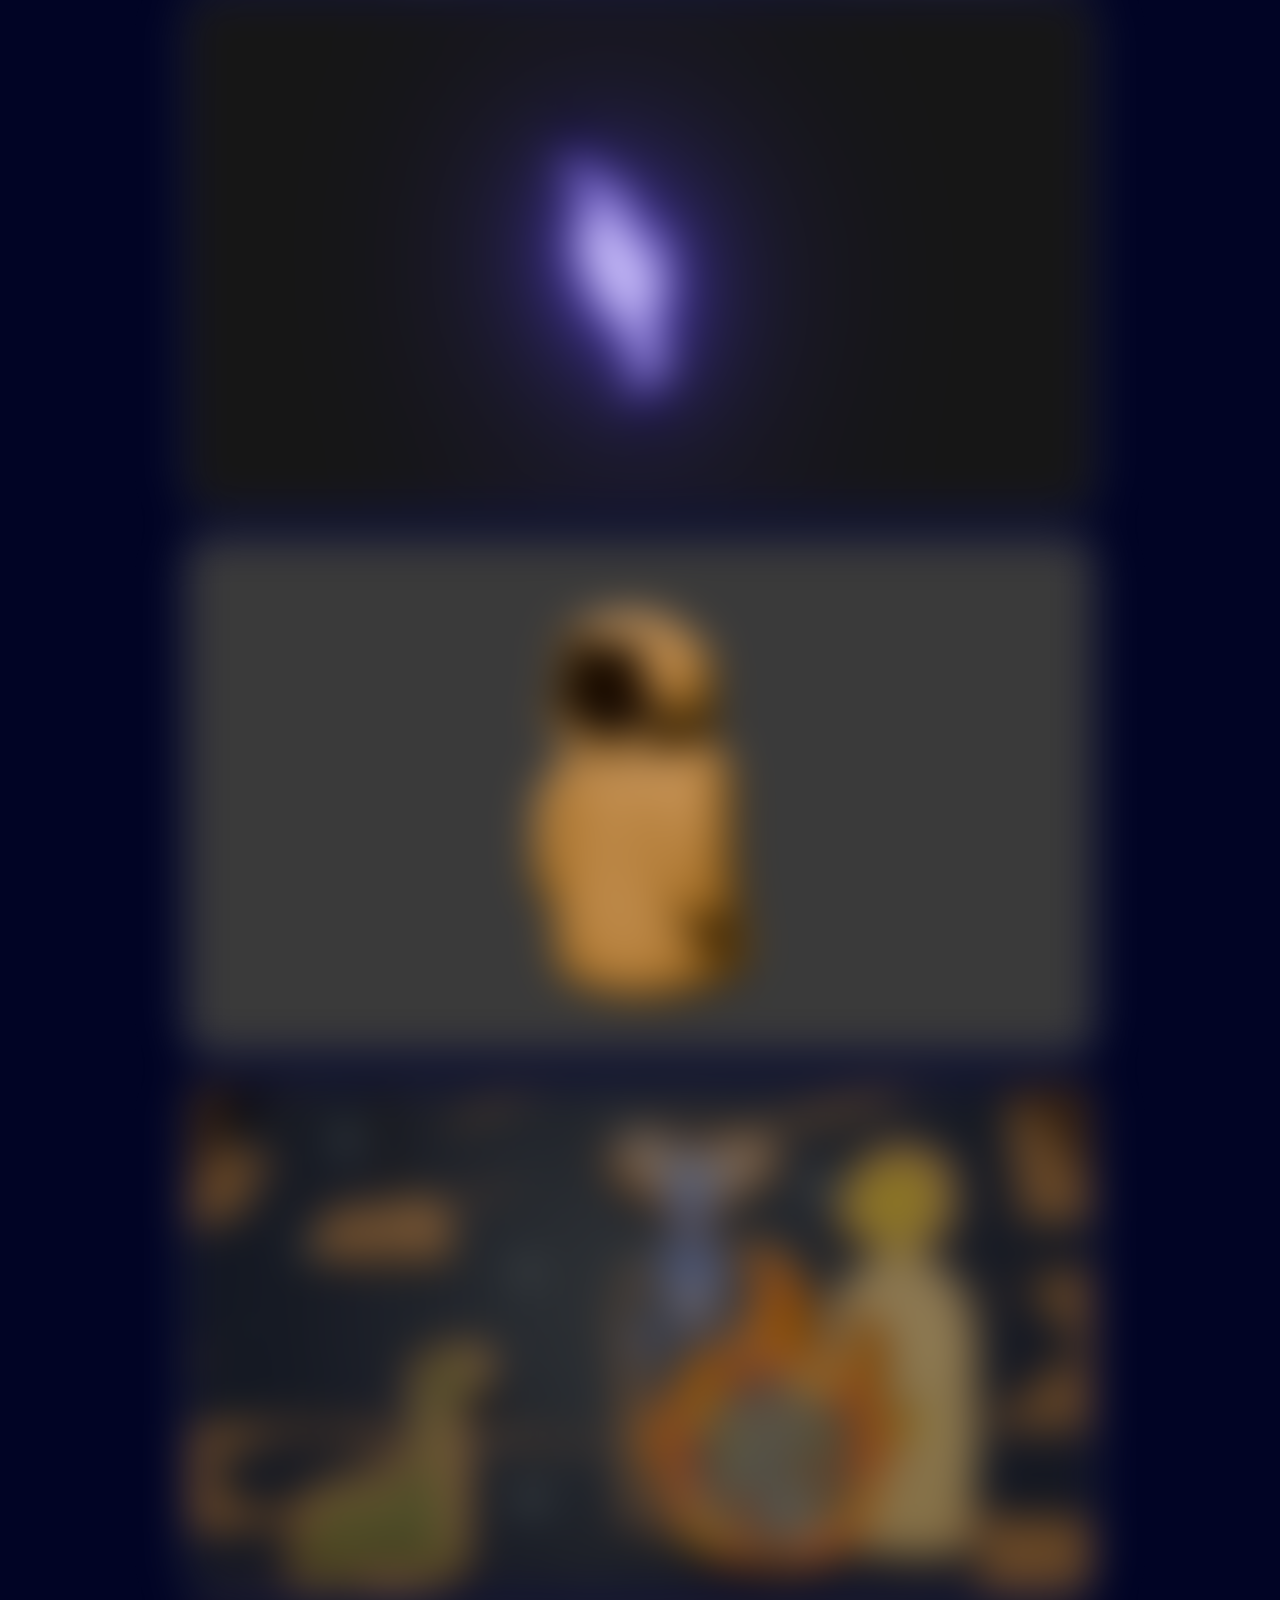
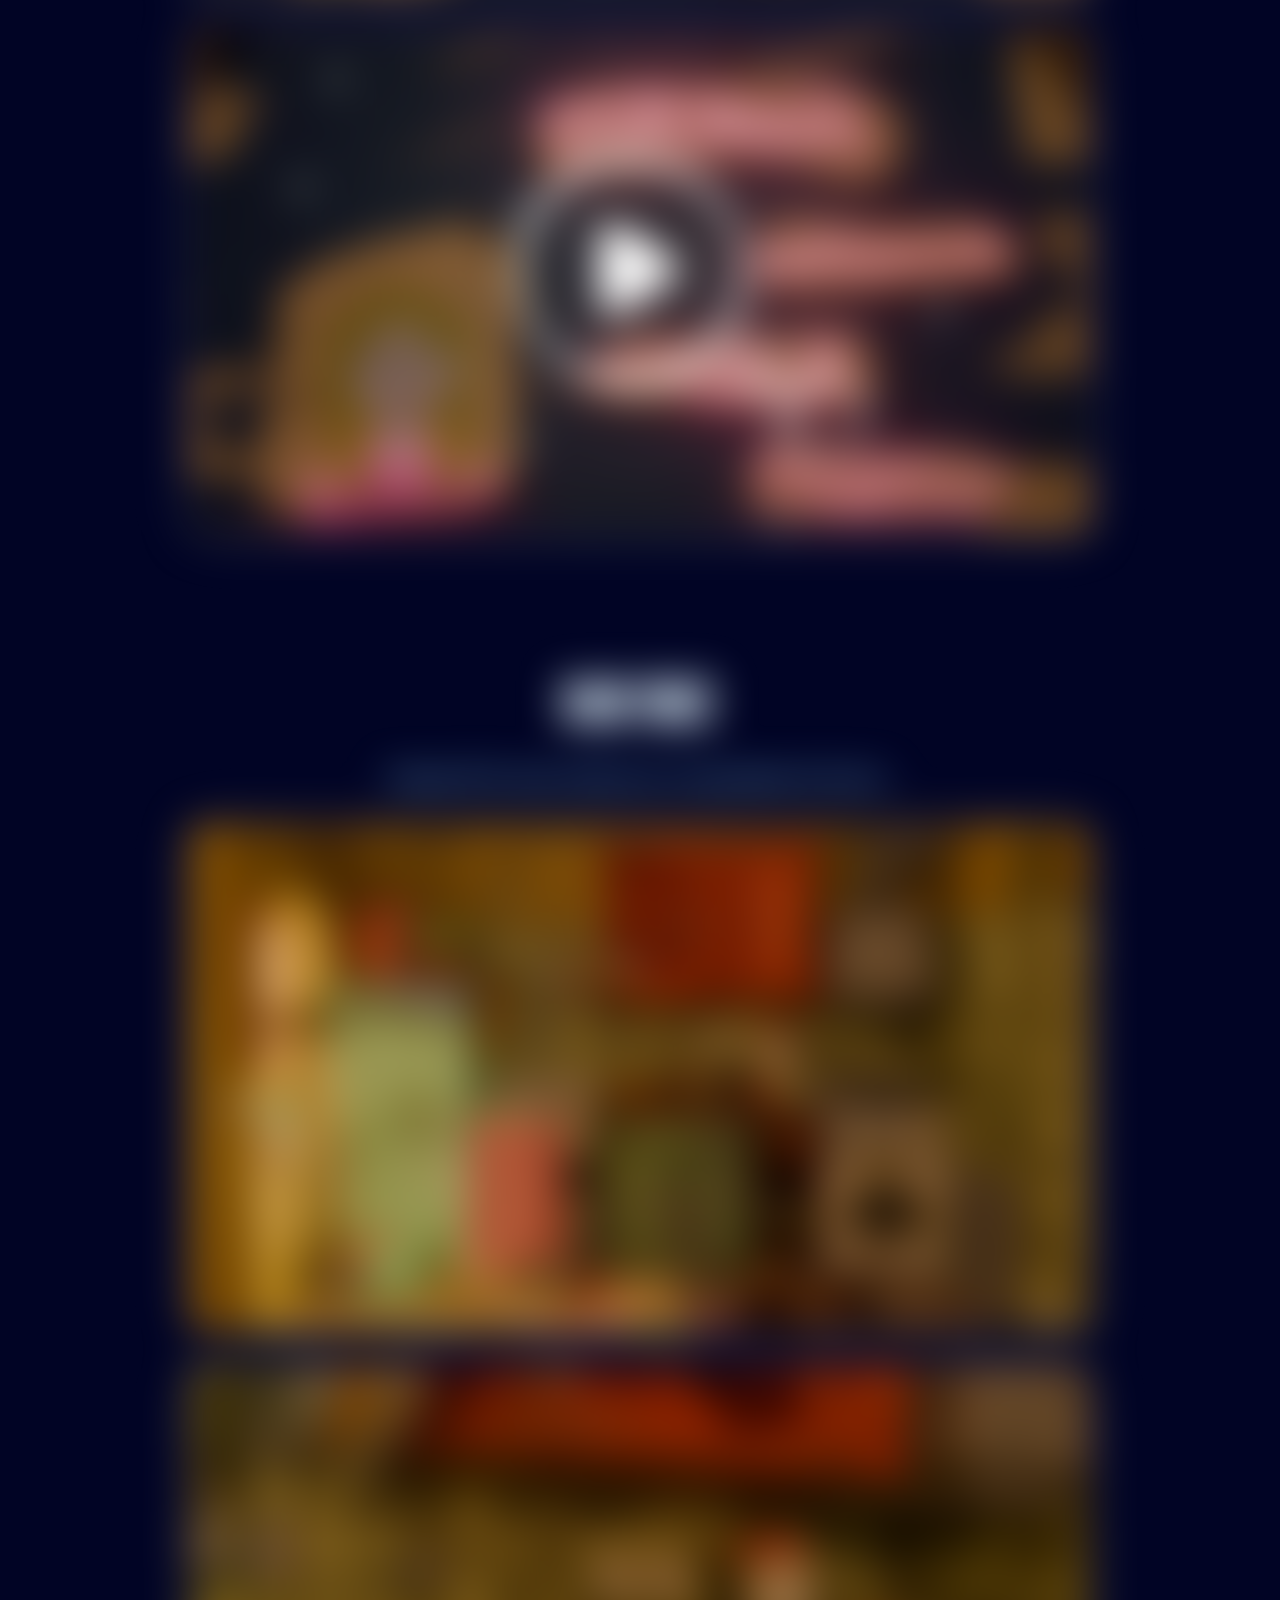
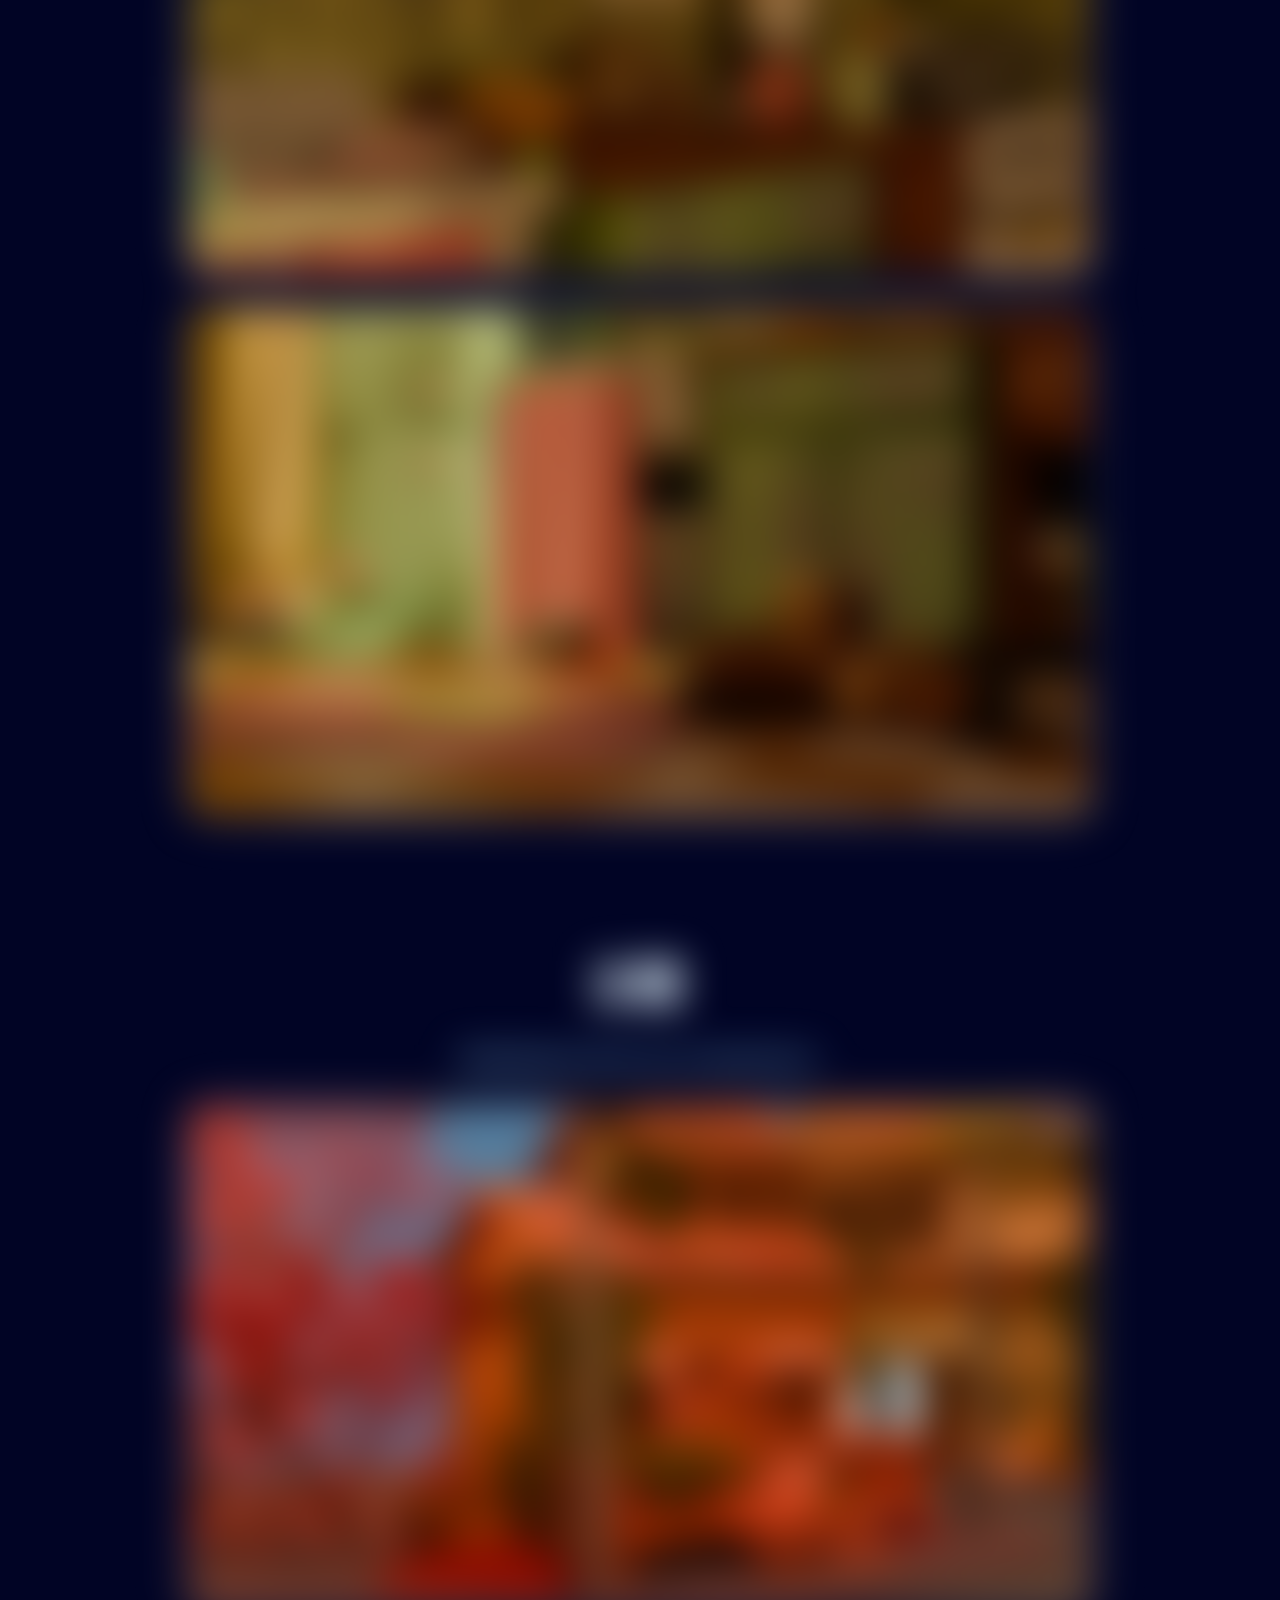
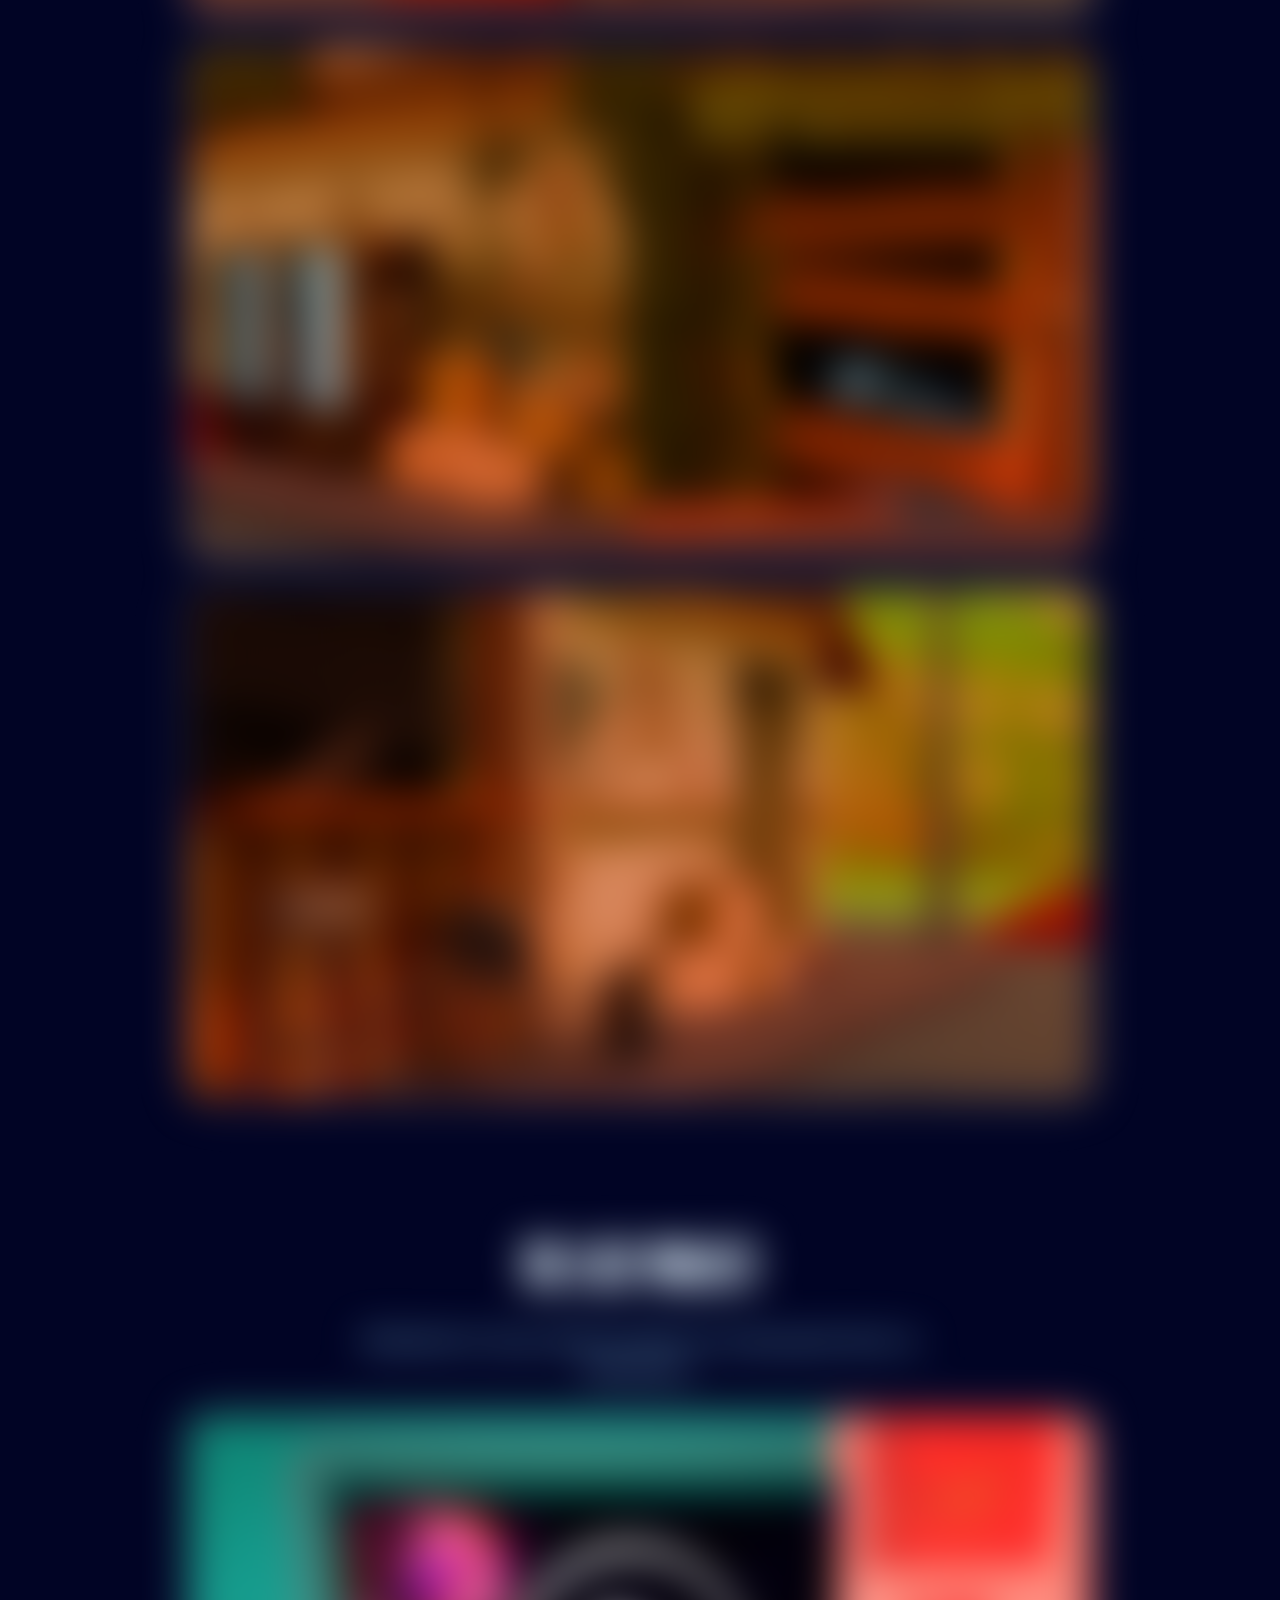
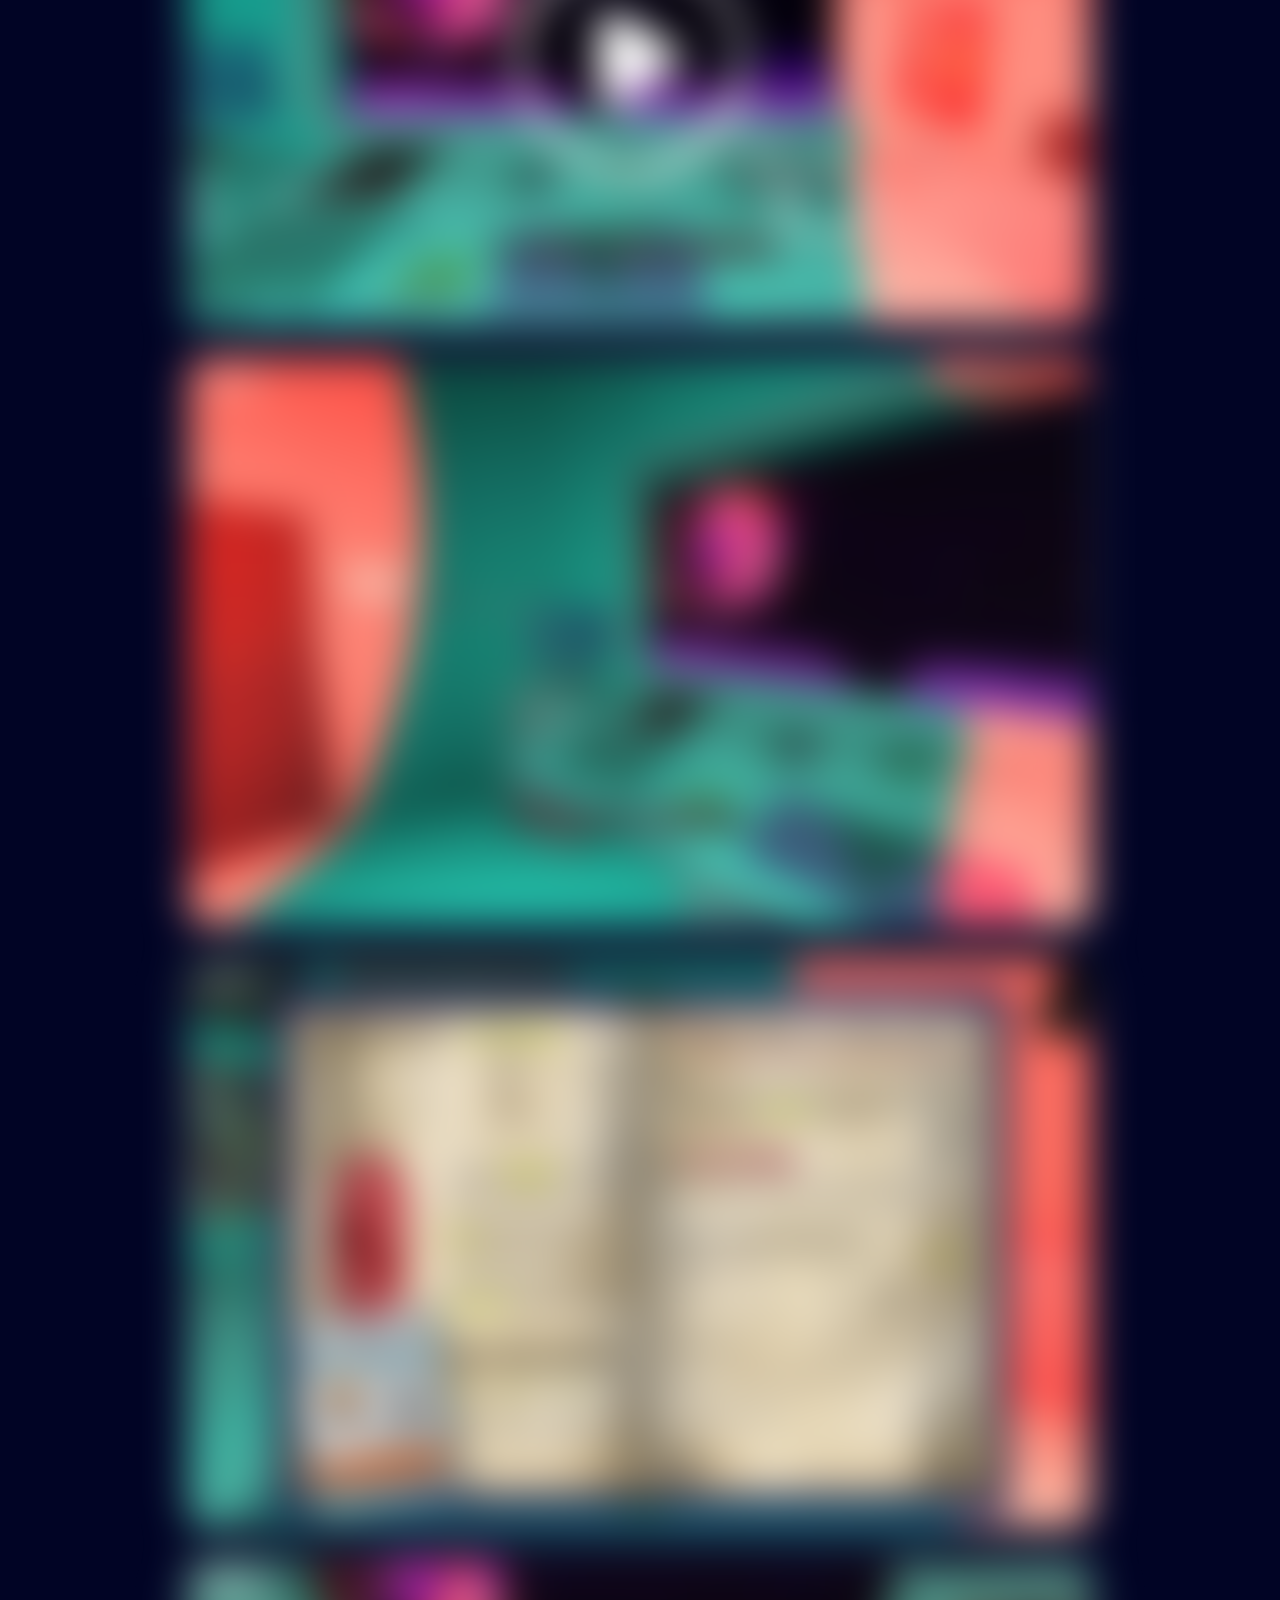
==== commit 5cec1690: "enlevement avatar et changement adaptation ecran" ====
--- a/index.html
+++ b/index.html
@@ -50,9 +50,9 @@
         <div class="slider-content">
             <h1 id="name"> Cassandra PASCUAL SERRANO</h1>
             <p class="poste"> Digital Artist </p>
-            <video id="avatar" width="180" muted preload="auto" playsinline>
+            <!--<video id="avatar" width="180" muted preload="auto" playsinline>
                 <source id="avatar-src" src="" type="video/mp4">
-            </video>
+            </video>-->
         </div> 
     </div>
 
--- a/styles/styles.css
+++ b/styles/styles.css
@@ -1,30 +1,33 @@
-/* =========================================================
-   VARIABLES
-   ========================================================= */
+
 :root {
-    /* CORRECTION : largeur du slider pilotée par une variable */
     --slide-w: 500px;
-    /* CORRECTION : taille de l'avatar (ajuste selon ton ancienne taille) */
-    --avatar-size: 80px;
+    --avatar-scale: 2;
+    --avatar-w: 180px;
+    --avatar-gap: 25px;
+    --nav-h: 90px;
 }
 
 @media screen and (max-width: 1024px) {
     :root { --slide-w: 400px; }
 }
 @media screen and (max-width: 768px) {
-    :root { --slide-w: 300px; --avatar-size: 64px; }
+    :root { --slide-w: 300px;  }
 }
 @media screen and (max-width: 480px) {
-    :root { --slide-w: 220px; --avatar-size: 56px; }
+    :root { --slide-w: 220px; --nav-h: 170px; }
 }
 
 html {
     font-size: 16px;
-}
-
-/* =========================================================
-   ANIMATION D'APPARITION
-   ========================================================= */
+
+    scroll-padding-top: 90px;
+}
+
+@media screen and (max-width: 480px) {
+    html { scroll-padding-top: 170px; } 
+}
+
+
 .page-section {
     opacity: 0;
     filter: blur(20px);
@@ -38,7 +41,6 @@
     transform: translateY(0);
 }
 
-/* CORRECTION : respecte les utilisateurs qui désactivent les animations */
 @media (prefers-reduced-motion: reduce) {
     .page-section {
         opacity: 1;
@@ -52,9 +54,6 @@
     }
 }
 
-/* =========================================================
-   POLICES
-   ========================================================= */
 @font-face {
     font-family: "BigTitles";
     src: url(../fonts/Big_Titles.otf) format("opentype");
@@ -79,9 +78,7 @@
     font-display: swap;
 }
 
-/* =========================================================
-   BASE
-   ========================================================= */
+
 body {
     font-family: monospace;
     line-height: 1.5;
@@ -89,7 +86,6 @@
     overflow-x: hidden;
 }
 
-/* CORRECTION : plus de width: 700px global, les images ne débordent plus */
 img {
     max-width: 100%;
     height: auto;
@@ -100,14 +96,17 @@
     transform: translateZ(20px);
 }
 
-/* =========================================================
-   SLIDER D'ACCUEIL
-   ========================================================= */
+
 .slider {
     width: 100%;
-    min-height: 80vh;   /* fallback */
-    min-height: 80dvh;  /* CORRECTION : dvh pour les barres d'adresse mobiles */
+    min-height: 80vh;
+    min-height: 80dvh;
     aspect-ratio: 16/9;
+    box-sizing: border-box;
+    padding: 260px 20px 60px;
+    display: flex;
+    align-items: center;
+    justify-content: center;
     background: rgba(0, 0, 0, 0);
     position: relative;
 }
@@ -116,6 +115,7 @@
     .slider {
         min-height: 60vh;
         min-height: 60dvh;
+        padding-top: 240px;
     }
 }
 
@@ -123,22 +123,17 @@
     .slider {
         min-height: 50vh;
         min-height: 50dvh;
+        padding-top: 270px; 
     }
 }
 
 .slider-content {
-    position: absolute;
-    top: 50%;
-    left: 50%;
-    transform: translate(-50%, -50%);
+    position: relative; 
+    width: 100%;
     text-align: center;
-    width: 100%; /* CORRECTION : évite que le contenu soit comprimé sur petit écran */
-    padding: 0 10px;
-}
-
-/* =========================================================
-   BULLES D'ARRIERE-PLAN
-   ========================================================= */
+}
+
+
 .bg-blobs {
     position: fixed;
     top: 0;
@@ -256,13 +251,9 @@
     }
 }
 
-/* =========================================================
-   TITRES
-   CORRECTION : clamp(min, fluide, max) remplace les media queries.
-   Le max correspond à ta taille desktop d'origine.
-   ========================================================= */
-
-/* TITRE NOM PRENOM */
+
+
+
 h1 {
     color: #dcedfa;
     font-size: clamp(1.8rem, 10vw, 8rem);
@@ -270,7 +261,6 @@
     line-height: 1;
 }
 
-/* TITRE A PROPOS DE MOI */
 h2 {
     color: #83c2eb;
     font-size: clamp(1.8rem, 12vw, 10rem);
@@ -278,7 +268,7 @@
     letter-spacing: 0.025em;
 }
 
-/* TITRE MES CREATIONS */
+
 h3 {
     color: #dcedfa;
     font-size: clamp(1.8rem, 10vw, 8rem);
@@ -286,7 +276,6 @@
     letter-spacing: 0.025em;
 }
 
-/* TITRE CONTACT */
 h4 {
     color: #83c2eb;
     font-size: clamp(1.8rem, 7.5vw, 6rem);
@@ -295,22 +284,18 @@
     letter-spacing: 0.035em;
 }
 
-/* Mots longs : évite le débordement horizontal */
 h1, h2, h3, h4 {
     overflow-wrap: break-word;
 }
 
-/* =========================================================
-   AVATAR
-   ========================================================= */
-#avatar {
+
+/*#avatar {
     position: absolute;
     left: 50%;
-    top: -160px;
-       /* à ajuster : voir remarque ci-dessous */
-
+    bottom: calc(100% + var(--avatar-gap));
     opacity: 0;
-    transform: translateX(-50%) scale(2);
+    transform: translate(-50%, -50%) scale(var(--avatar-scale));
+    transform-origin: center bottom;
     transition: opacity 0.2s ease, transform 0.2s ease;
     pointer-events: none;
 
@@ -322,38 +307,8 @@
 
 #avatar.show {
     opacity: 1;
-    transform: translateX(-50%) scale(2);
-}
-
-@media screen and (max-width: 1024px) {
-    #avatar {
-        top: -130px;
-    }
-}
-
-@media screen and (max-width: 768px) {
-    #avatar {
-        top: -120px;
-        transform: translateX(-50%) scale(1.5);
-    }
-    #avatar.show {
-        transform: translateX(-50%) scale(1.5);
-    }
-}
-
-@media screen and (max-width: 480px) {
-    #avatar {
-        top: -90px;
-        transform: translateX(-50%) scale(1.2);
-    }
-    #avatar.show {
-        transform: translateX(-50%) scale(1.2);
-    }
-}
-
-/* =========================================================
-   SECTION MES CREATIONS
-   ========================================================= */
+}*/
+
 #creations h3 {
     margin-top: 200px;
     margin-bottom: 0px;
@@ -376,7 +331,7 @@
     margin-bottom: 0px;
     display: flex;
     align-items: center;
-    gap: clamp(20px, 6vw, 80px); /* CORRECTION : gap fluide */
+    gap: clamp(20px, 6vw, 80px); 
 }
 
 .titre_categorie::after {
@@ -493,9 +448,7 @@
     font-family: "InterBold";
 }
 
-/* =========================================================
-   MISE EN PAGE GENERALE
-   ========================================================= */
+
 .section {
     padding: 100px 0;
     margin-bottom: 200px;
@@ -505,11 +458,11 @@
 .boxed {
     max-width: 1280px;
     margin-inline: auto;
-    padding-inline: 20px; /* CORRECTION : marge de sécurité sur tablette */
+    padding-inline: 20px; 
 }
 
 .flex {
-    display: flex; /* texte à côté du titre */
+    display: flex; 
     align-items: center;
     gap: 40px;
 }
@@ -537,7 +490,7 @@
     text-align: center;
 }
 
-/* CORRECTION : breakpoint tablette */
+
 @media screen and (max-width: 1024px) {
     .flex {
         gap: 30px;
@@ -605,10 +558,7 @@
     }
 }
 
-/* =========================================================
-   SLIDER PROJETS
-   CORRECTION : toutes les largeurs dépendent de --slide-w
-   ========================================================= */
+
 .autoplayslider {
     width: 100%;
     min-height: 80vh;
@@ -653,11 +603,7 @@
     transition: transform 0.4s ease;
 }
 
-/* =========================================================
-   FORMES DES IMAGES (trapèzes)
-   CORRECTION : décalages proportionnels à --slide-w
-   (valeurs d'origine basées sur 500px)
-   ========================================================= */
+
 .trapeze1 {
     width: 100%;
     height: 100%;
@@ -671,7 +617,7 @@
     width: 100%;
     height: 100%;
     position: absolute;
-    left: calc(var(--slide-w) * -0.2);   /* -100px */
+    left: calc(var(--slide-w) * -0.2);   
     object-fit: cover;
     clip-path: polygon(25% 0%, 100% 0%, 100% 100%, 0% 100%);
 }
@@ -680,7 +626,7 @@
     width: 100%;
     height: 100%;
     position: absolute;
-    left: calc(var(--slide-w) * -0.12);  /* -60px */
+    left: calc(var(--slide-w) * -0.12);  
     object-fit: cover;
     clip-path: polygon(0% 0%, 75% 0%, 100% 100%, 0% 100%);
 }
@@ -689,7 +635,7 @@
     width: 100%;
     height: 100%;
     position: absolute;
-    left: calc(var(--slide-w) * -0.3);   /* -150px */
+    left: calc(var(--slide-w) * -0.3);   
     object-fit: cover;
     clip-path: polygon(0% 0%, 100% 0%, 75% 100%, 25% 100%);
 }
@@ -698,7 +644,7 @@
     width: 100%;
     height: 100%;
     position: absolute;
-    left: calc(var(--slide-w) * -0.49);  /* -245px */
+    left: calc(var(--slide-w) * -0.49);  
     object-fit: cover;
     clip-path: polygon(25% 0%, 100% 0%, 100% 100%, 0% 100%);
 }
@@ -707,16 +653,12 @@
     width: 100%;
     height: 100%;
     position: absolute;
-    left: calc(var(--slide-w) * -0.42);  /* -210px */
+    left: calc(var(--slide-w) * -0.42);  
     object-fit: cover;
     clip-path: polygon(0% 0%, 100% 0%, 75% 100%, 0% 100%);
 }
 
-/* =========================================================
-   CURSEUR PERSONNALISE
-   CORRECTION : uniquement sur appareils avec souris.
-   Sur tactile : curseur normal et bulle masquée.
-   ========================================================= */
+
 .cursor-text {
     position: fixed;
     pointer-events: none;
@@ -771,9 +713,7 @@
     }
 }
 
-/* =========================================================
-   BARRE DE NAVIGATION
-   ========================================================= */
+
 #navbar {
     position: fixed;
     top: 10px;
@@ -816,7 +756,7 @@
     top: 100%;
     left: 0;
     width: 100%;
-    height: 20px; /* zone tampon invisible */
+    height: 20px; 
     background: transparent;
     z-index: 0;
 }
@@ -847,8 +787,7 @@
     font-family: "InterBold";
 }
 
-/* CORRECTION : le :hover seulement avec une souris,
-   la classe .active (ajoutée en JS au toucher) marche partout */
+
 @media (hover: hover) {
     .has-sous-nav:hover .sous-nav {
         display: block;
@@ -920,15 +859,13 @@
         width: 100%;
     }
 
-    /* sous-menu intégré dans le flux au lieu de flotter */
+
     .has-sous-nav.active .sous-nav {
         position: static;
     }
 }
 
-/* =========================================================
-   FOOTER
-   ========================================================= */
+
 .footer {
     background: rgba(255, 255, 255, 0.05);
     backdrop-filter: blur(10px);
@@ -992,6 +929,27 @@
     font-weight: bold;
 }
 
+
+@media screen and (max-width: 768px) {
+    .footer-content {
+        display: flex;
+        flex-direction: column;
+        align-items: center;
+    }
+
+    .footer-copyright {
+        position: static;
+        order: 1;
+        margin-top: 25px;
+        text-align: center;
+    }
+
+    .footer-copyright p {
+        font-size: inherit;
+        margin: 0;
+    }
+}
+
 @media screen and (max-width: 768px) {
     .footer {
         padding: 25px 15px;
@@ -1054,9 +1012,6 @@
     }
 }
 
-/* =========================================================
-   BULLES CONTACT ET CV
-   ========================================================= */
 .bulle-contact {
     position: fixed;
     right: 40px;
@@ -1080,19 +1035,20 @@
     transform: scale(1.1);
 }
 
-/* Cache la bulle quand on est sur le footer */
+
 .footer-visible .bulle-contact {
     opacity: 0;
     pointer-events: none;
     transition: opacity 0.3s ease;
 }
 
-#bulle-cv {
-    bottom: 75%;
-}
-
 #bulle-contact {
     bottom: 80%;
+}
+
+
+#bulle-cv {
+    bottom: calc(80% - 60px);
 }
 
 @media screen and (max-width: 768px) {
@@ -1103,12 +1059,12 @@
         right: 25px;
     }
 
-    #bulle-cv {
-        bottom: 70%;
-    }
-
     #bulle-contact {
         bottom: 75%;
+    }
+
+    #bulle-cv {
+        bottom: calc(75% - 50px);
     }
 }
 
@@ -1120,29 +1076,27 @@
         right: 15px;
     }
 
-    #bulle-cv {
-        bottom: 65%;
-    }
-
     #bulle-contact {
         bottom: 70%;
     }
-}
-
-/* CORRECTION : écran bas (paysage mobile) : évite le chevauchement avec la navbar */
+
+    #bulle-cv {
+        bottom: calc(70% - 45px);
+    }
+}
+
+
 @media screen and (max-height: 500px) {
-    #bulle-cv {
-        bottom: 15%;
-    }
-
     #bulle-contact {
         bottom: 30%;
     }
-}
-
-/* =========================================================
-   SECTION SHOWREEL
-   ========================================================= */
+
+    #bulle-cv {
+        bottom: calc(30% - 55px);
+    }
+}
+
+
 .showreel-section {
     background: rgba(0, 0, 0, 0.03);
     backdrop-filter: blur(10px);
@@ -1170,7 +1124,6 @@
     }
 }
 
-/* Conteneur vidéo */
 .video-container {
     max-width: 1000px;
     margin: 0 auto;
@@ -1186,9 +1139,6 @@
     display: block;
 }
 
-/* =========================================================
-   GALERIES
-   ========================================================= */
 .image_container {
     display: flex;
     flex-direction: column;
@@ -1202,7 +1152,7 @@
     width: 100%;
 }
 
-/* CORRECTION : grille responsive 3 -> 2 -> 1 colonnes */
+
 .Affiches {
     display: grid;
     grid-template-columns: repeat(3, 1fr);
@@ -1222,9 +1172,7 @@
     }
 }
 
-/* =========================================================
-   TEXTES DIVERS
-   ========================================================= */
+
 #name {
     font-family: "BigTitles";
 }
@@ -1235,9 +1183,7 @@
     font-size: clamp(1.5rem, 5vw, 4rem);
 }
 
-/* =========================================================
-   LIGHTBOX
-   ========================================================= */
+
 .zoomable {
     cursor: zoom-in;
 }
@@ -1265,7 +1211,7 @@
 .lightbox-img {
     width: 96vw;
     height: 94vh;
-    height: 94dvh; /* CORRECTION */
+    height: 94dvh; 
     object-fit: contain;
     border-radius: 8px;
     cursor: default;
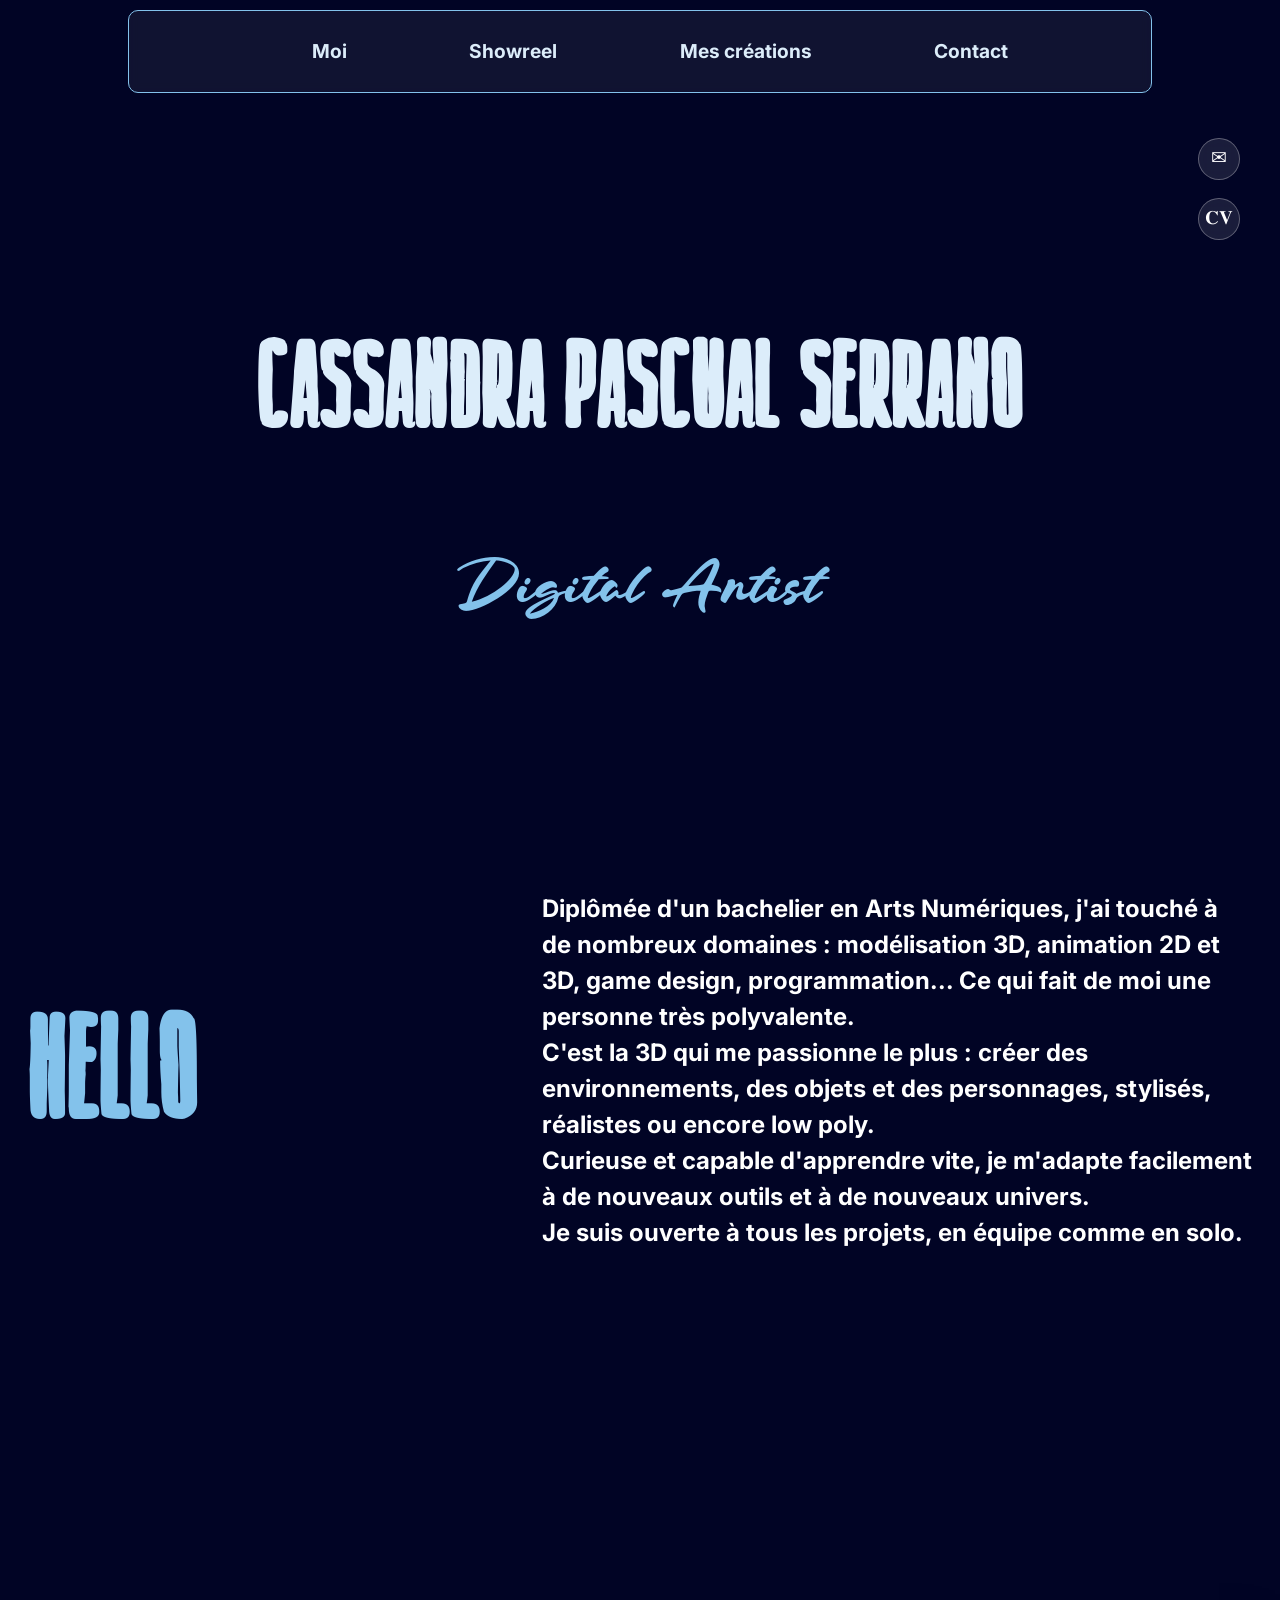
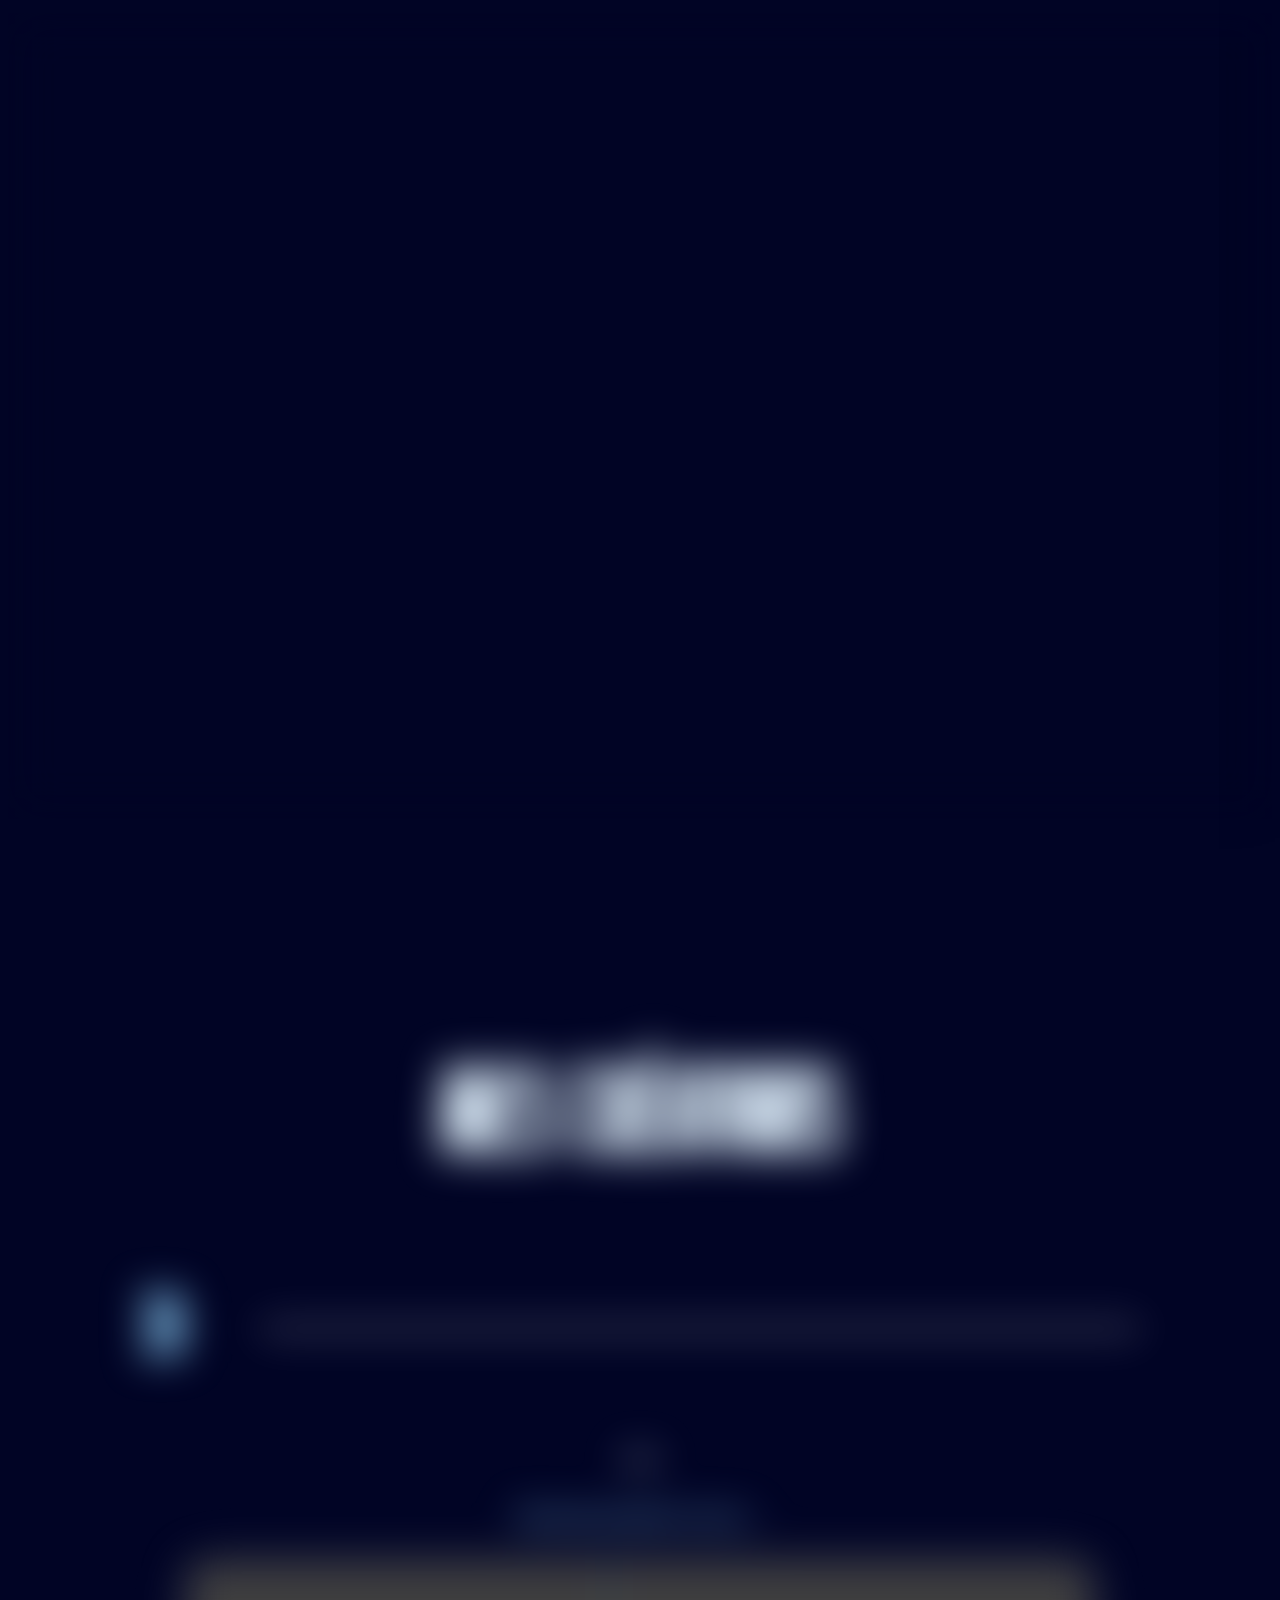
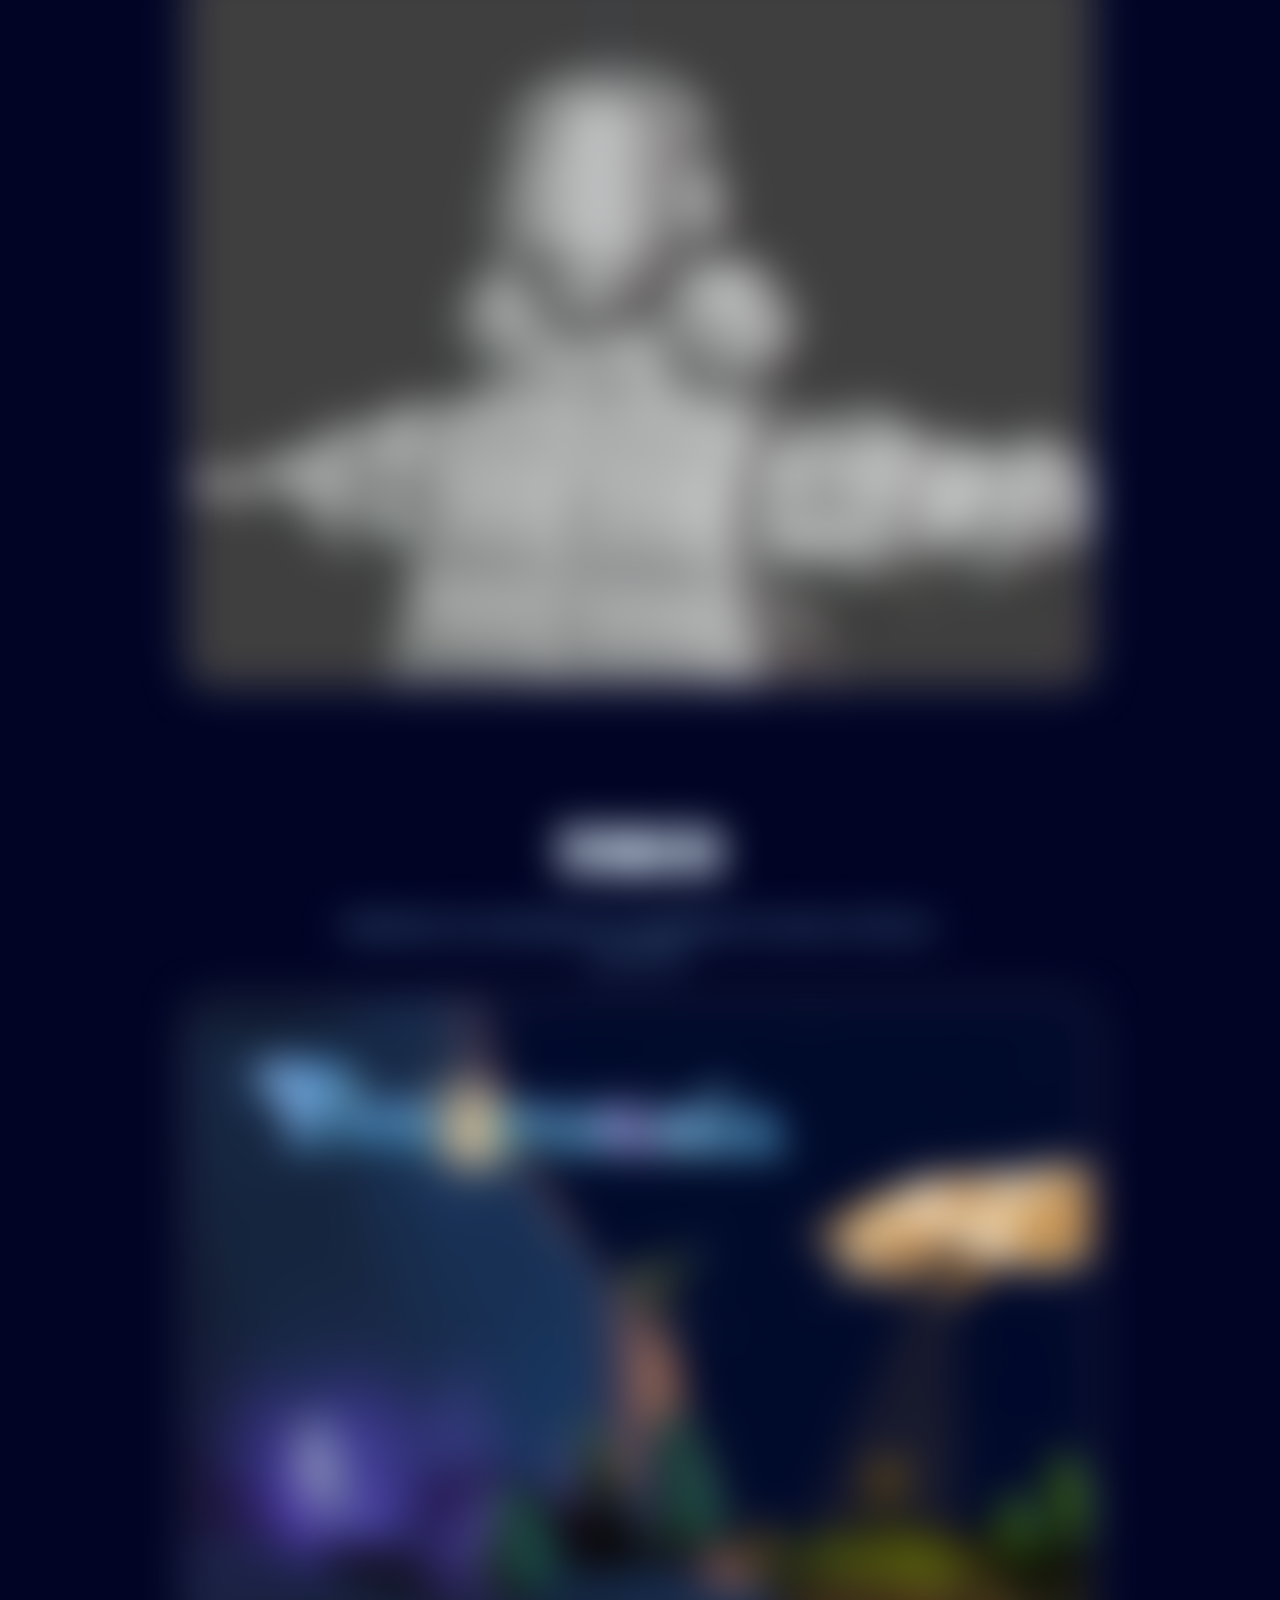
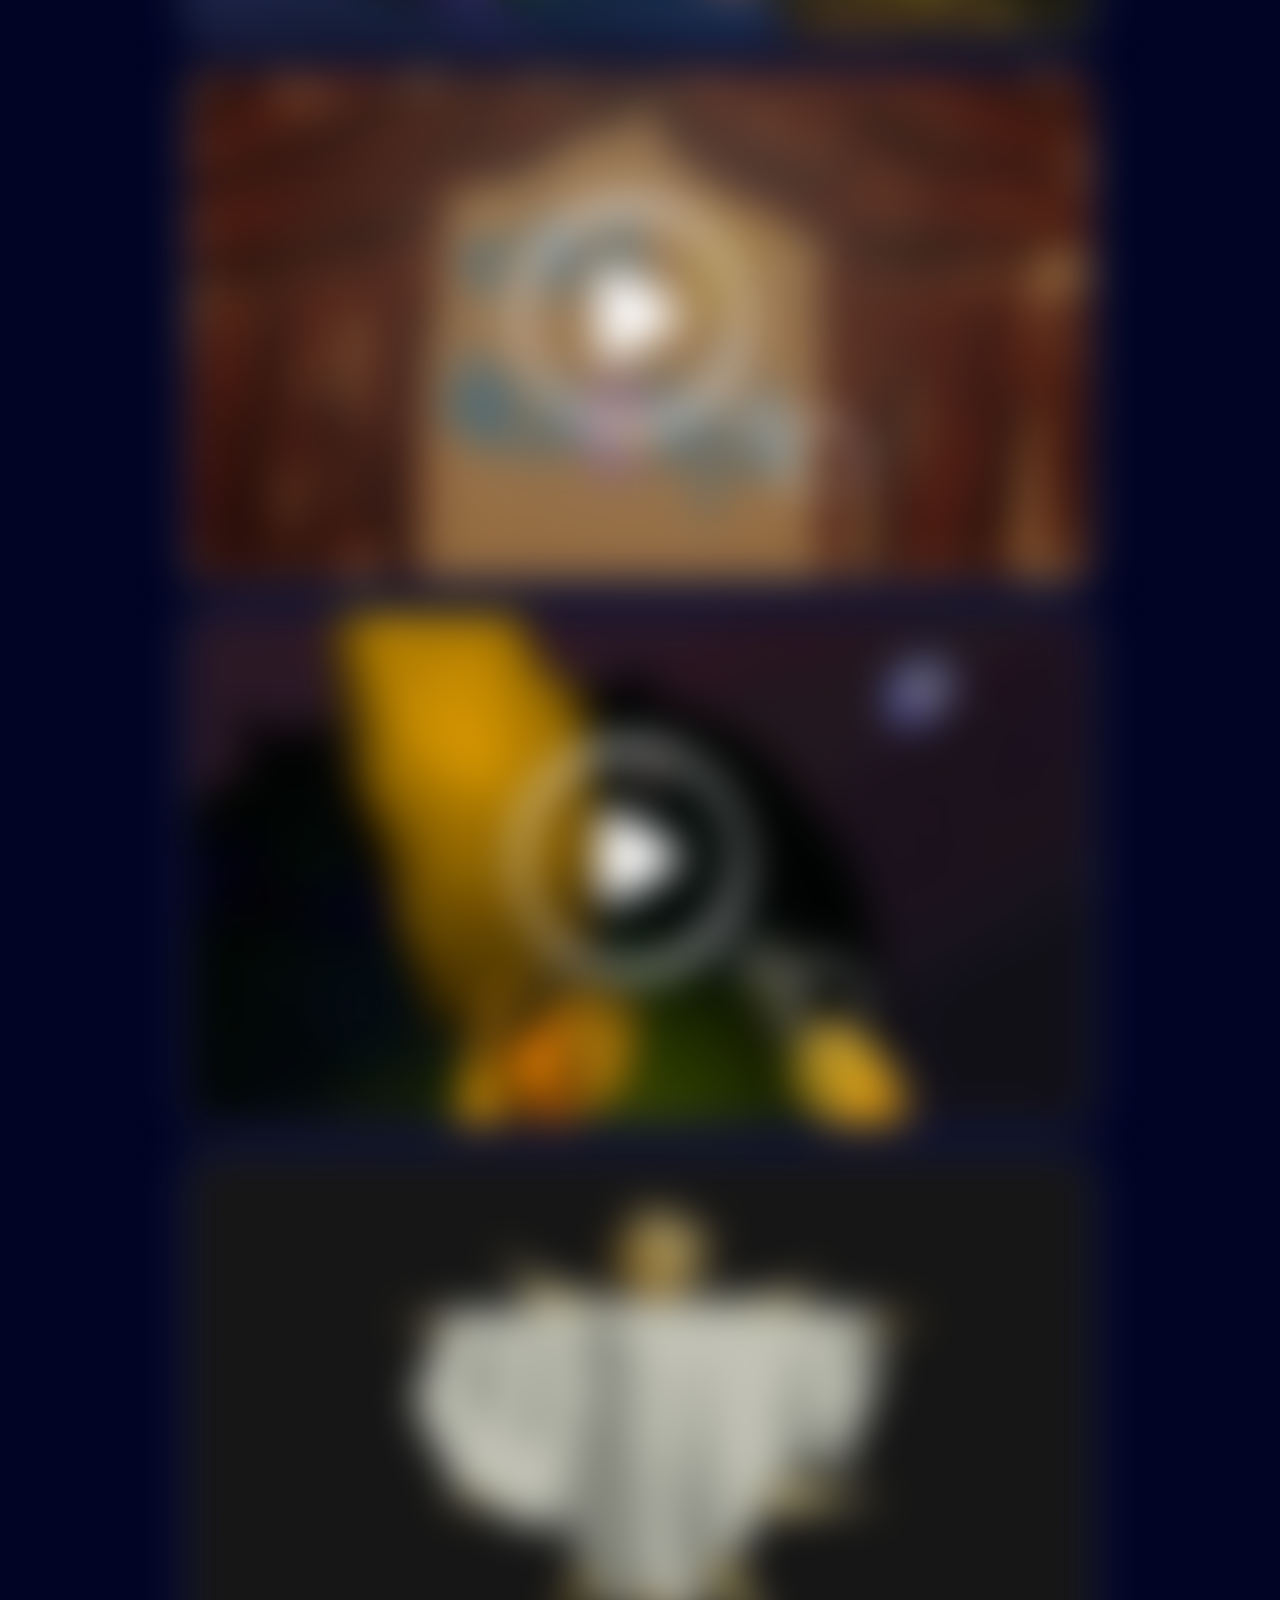
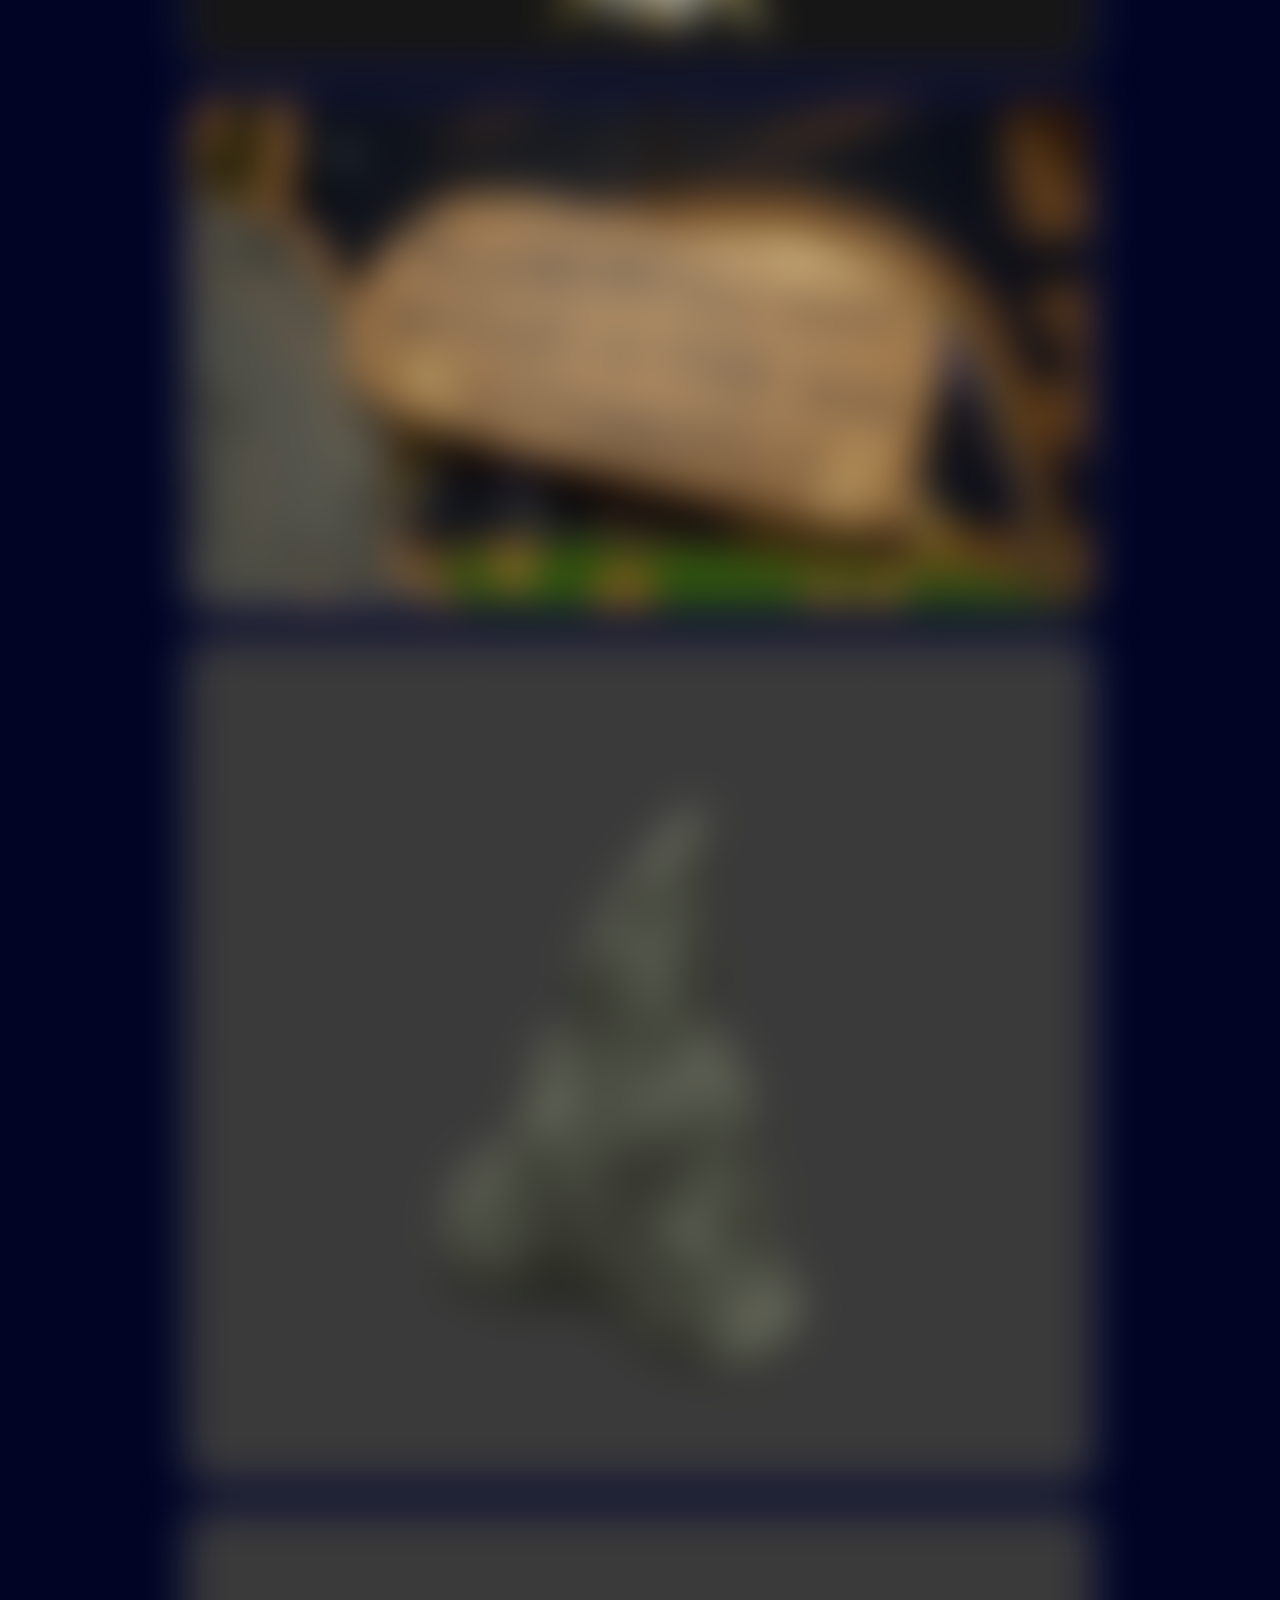
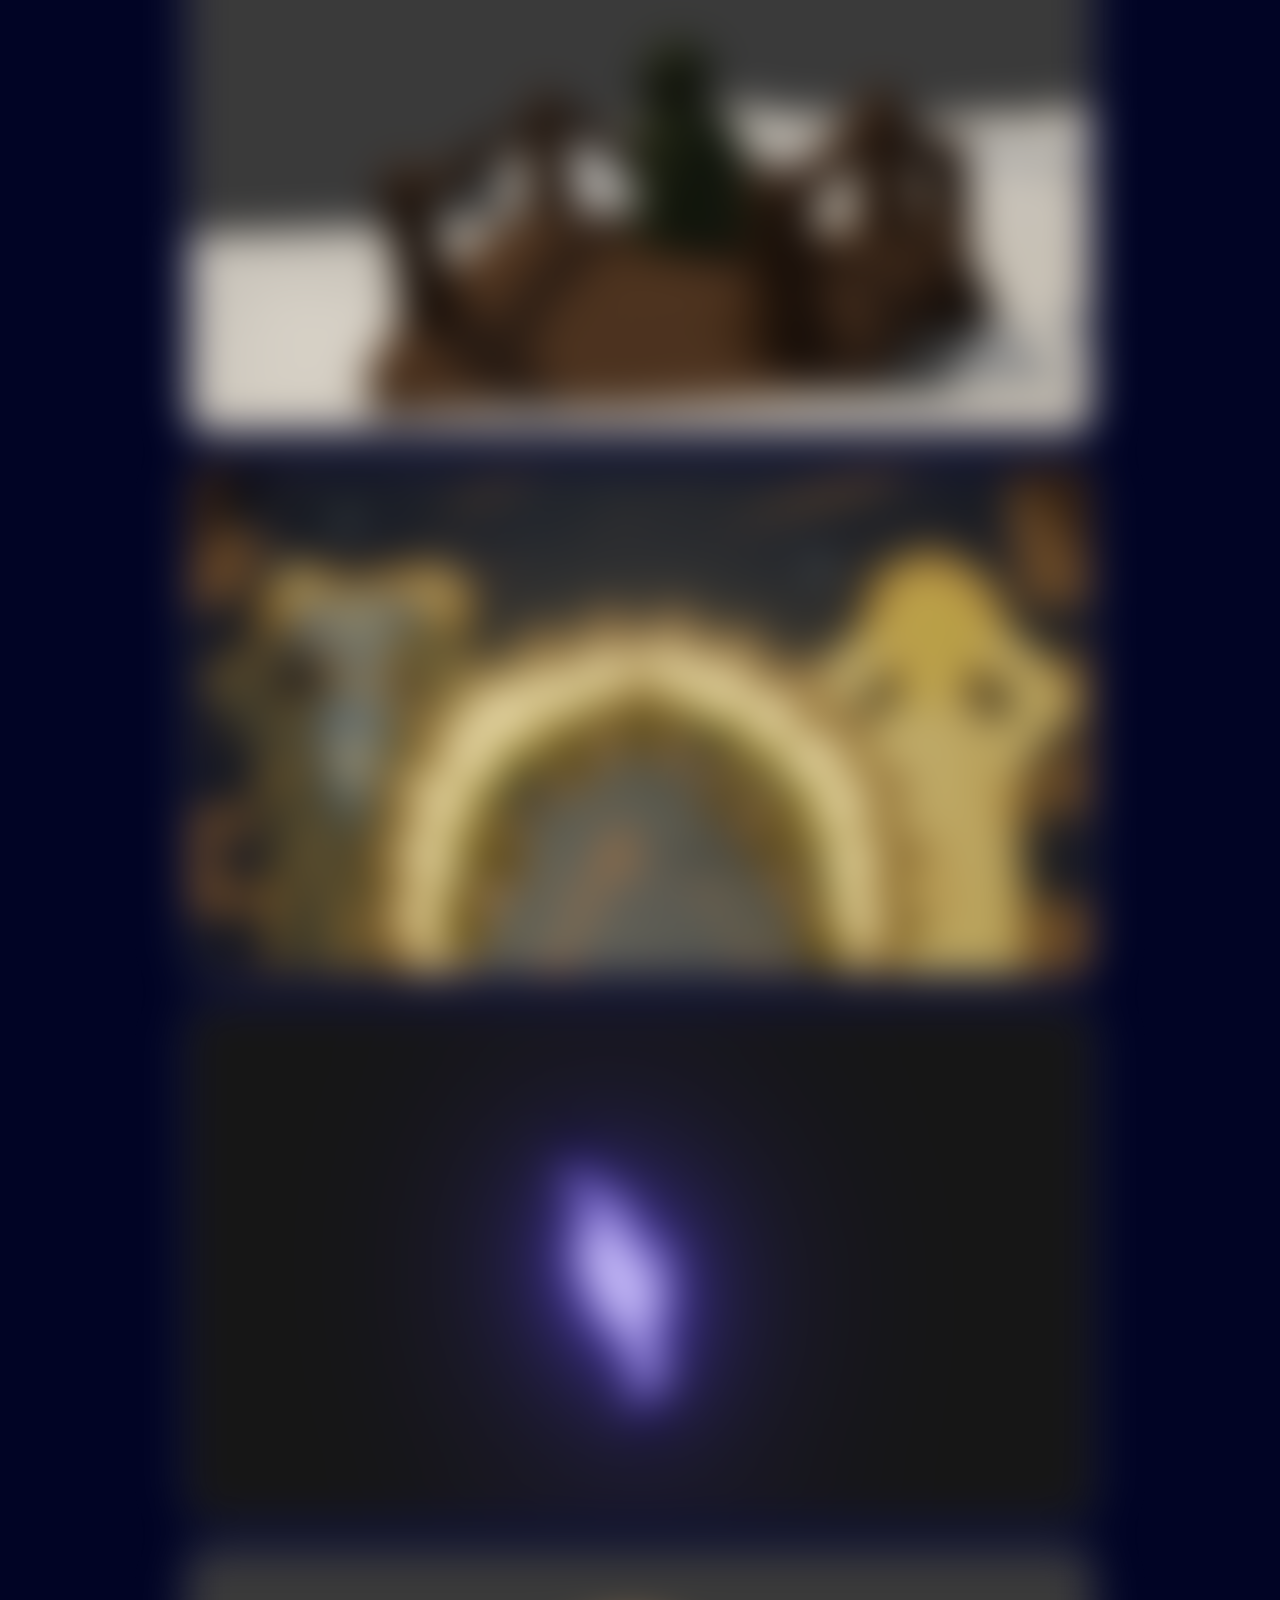
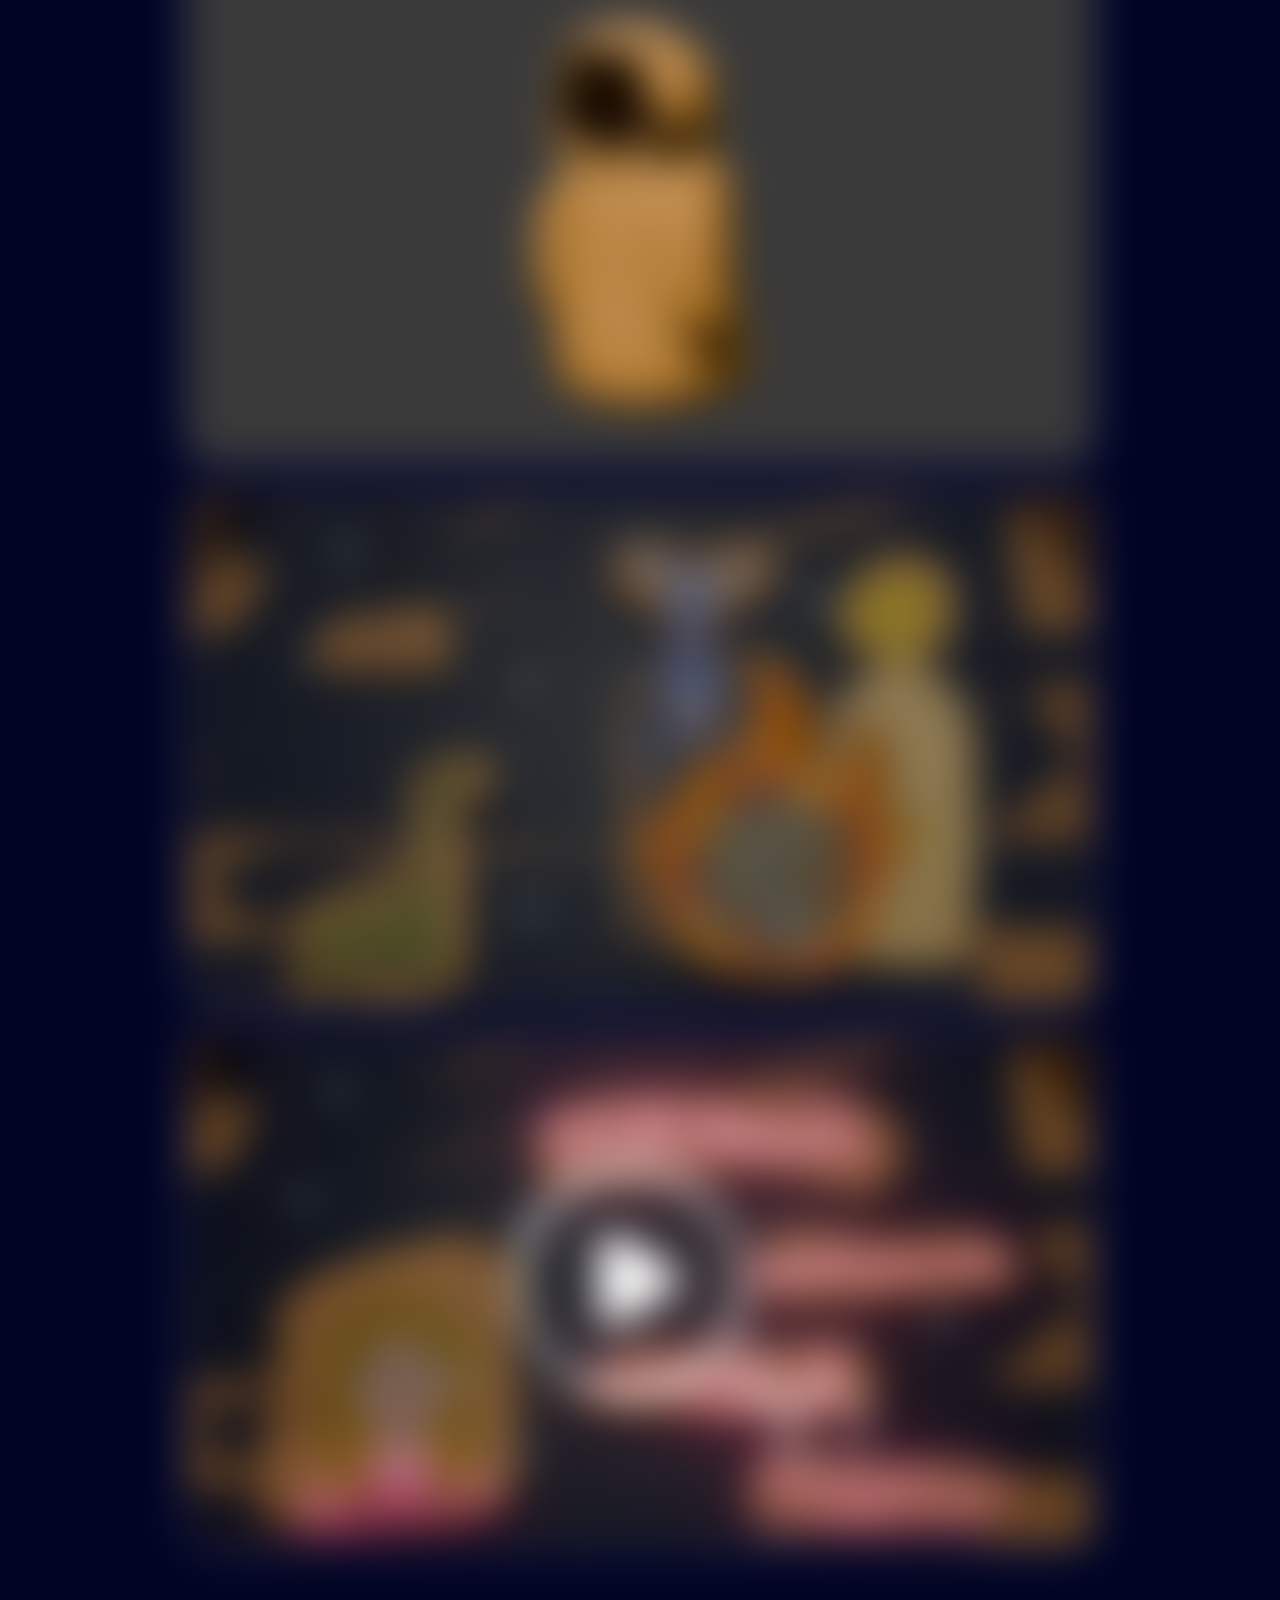
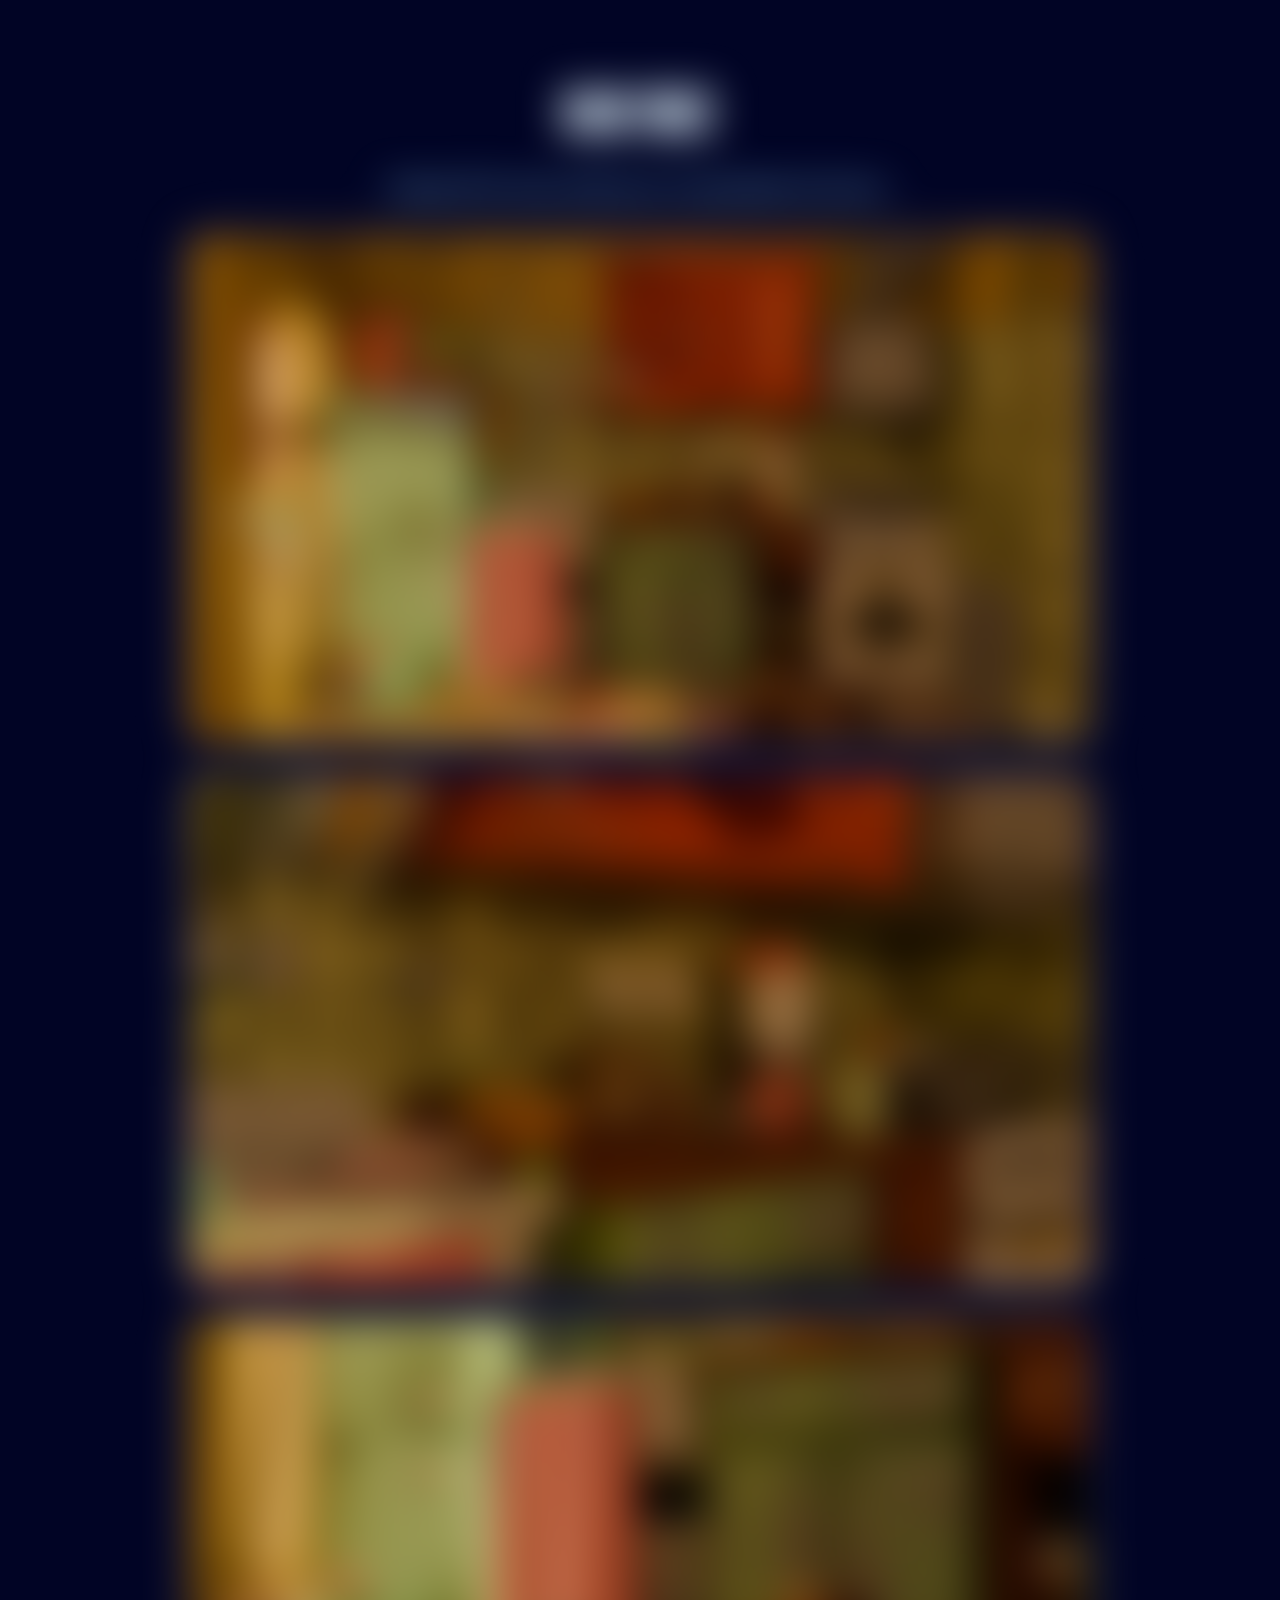
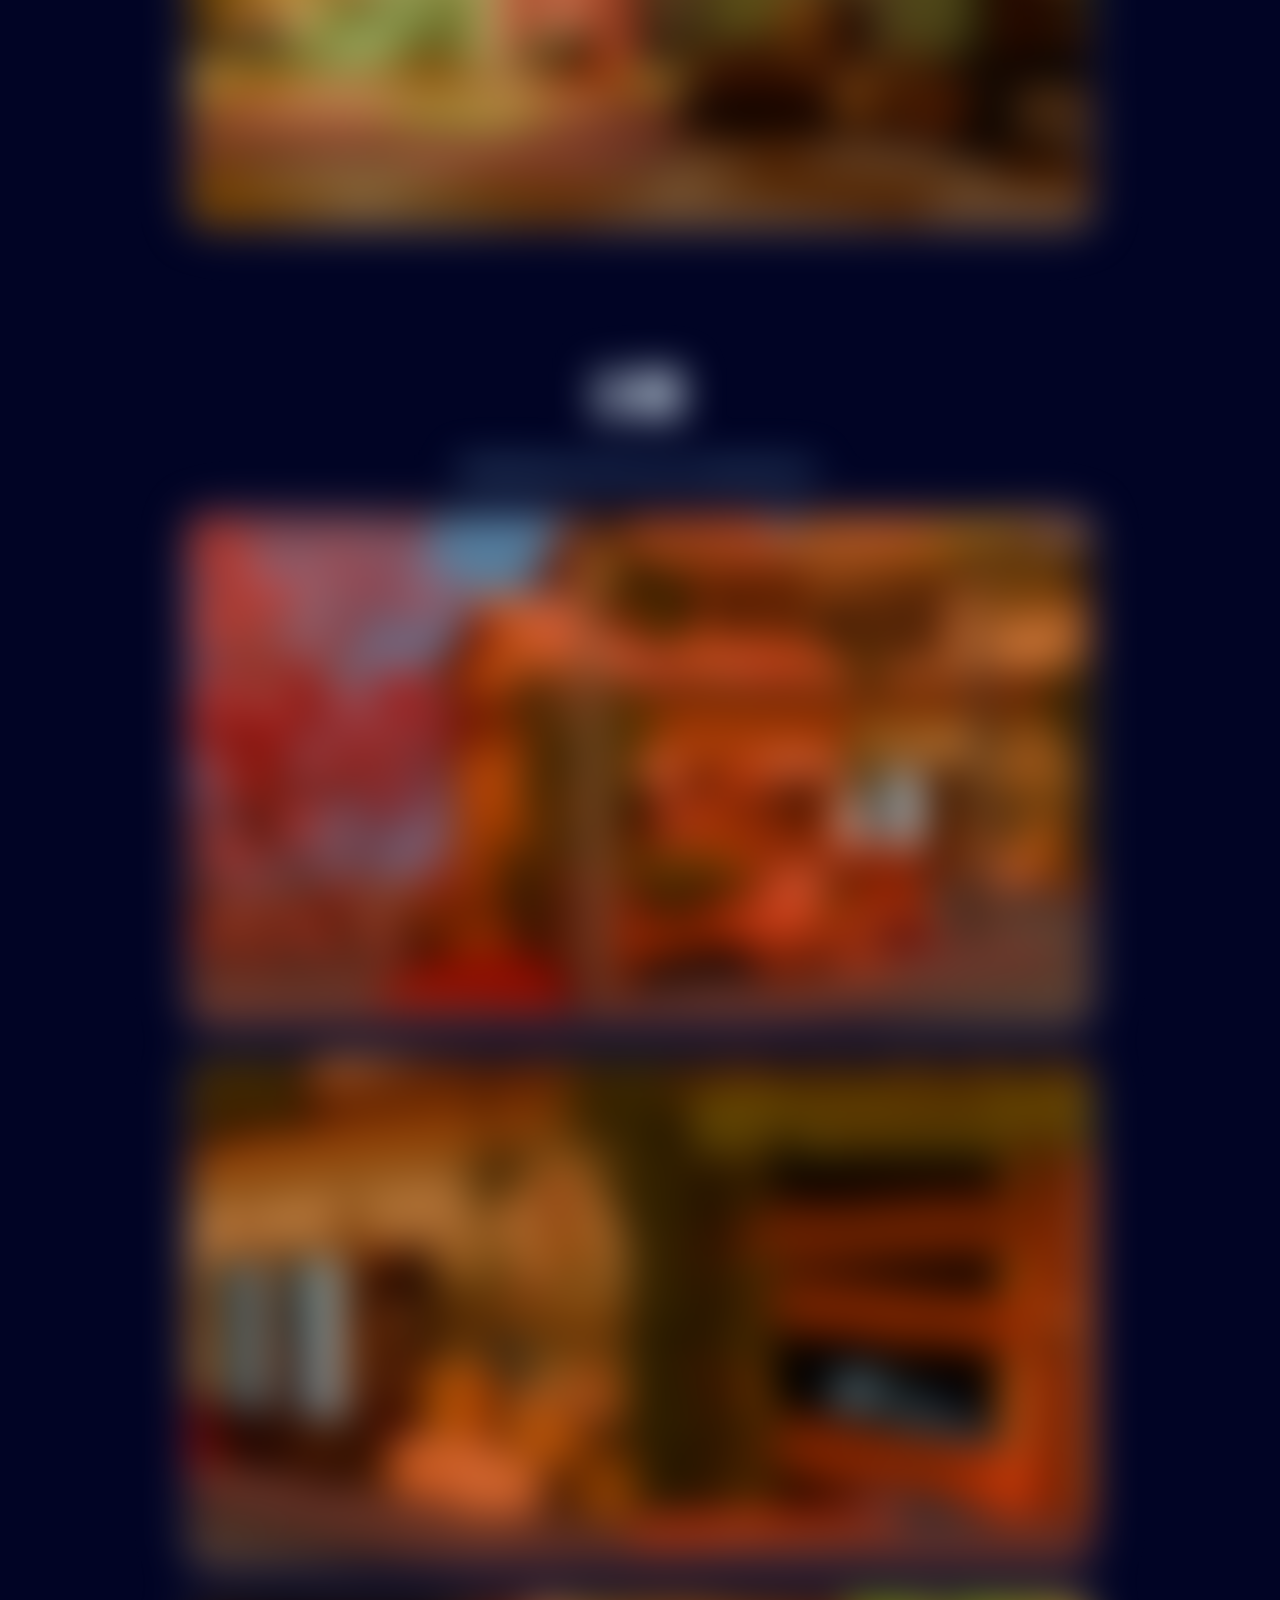
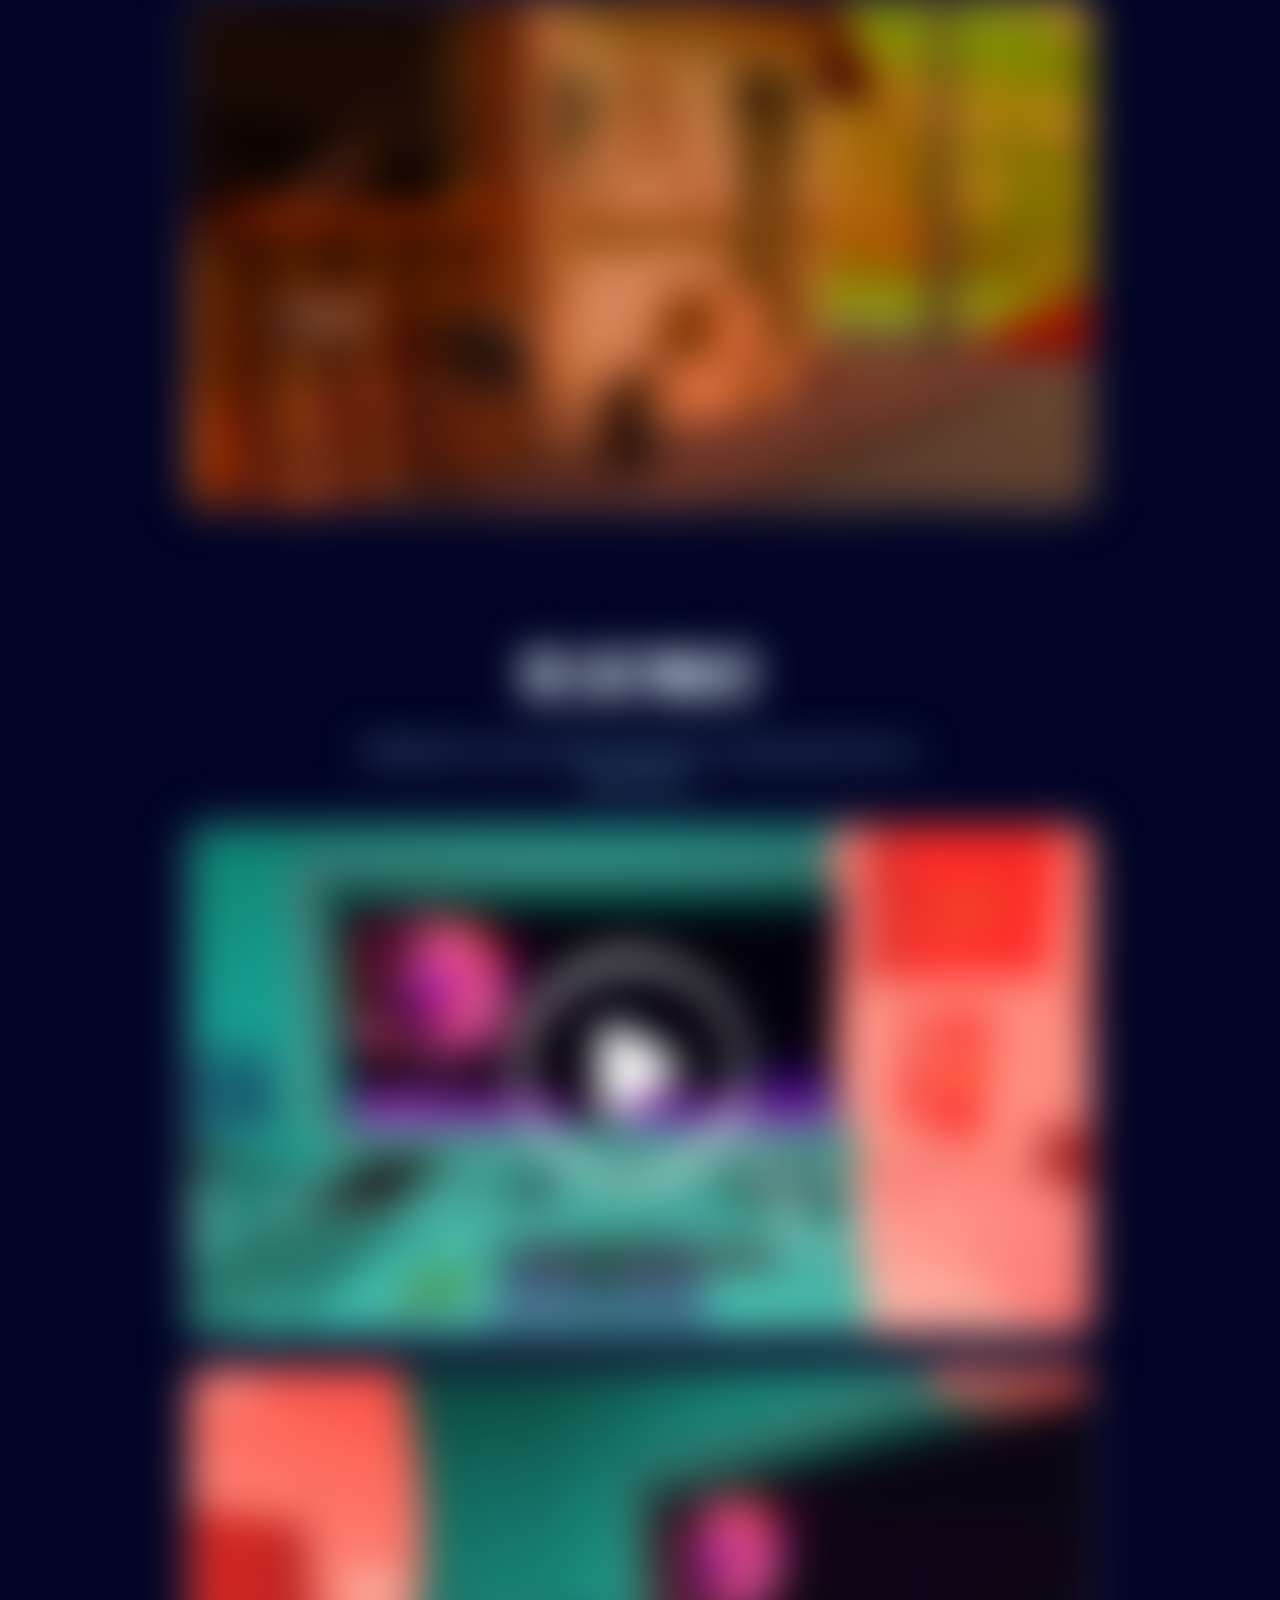
==== commit b142f179: "ajout Cameron" ====
--- a/index.html
+++ b/index.html
@@ -18,6 +18,7 @@
                 <a href="#creations">Mes créations</a>
                 <ul class="sous-nav">
                    <!--<li><a href="sommeil.html">In-Somnia</a></li>-->
+                   <li><a href="#...">...</a></li>
                    <li><a href="#theomachia">Theomachia</a></li> 
                    <li><a href="#Dear_trace">Dear Trace</a></li> 
                    <li><a href="#La_rue">La Rue</a></li>  
@@ -94,6 +95,15 @@
             <div class="categories"> 
                 <h5 class="titre_categorie"> 3D </h5>
 
+                <article class="projet"> 
+                    <h6 id="..." class="titre_projet"> ...</h6>
+                    <p class="desc_projet">Nouveau projet en cours...</p>
+
+                    <div class="media">
+                        <img src="img/Capture d'écran 2026-11-11 155512.png" alt="cameron">
+                    </div>
+                </article>
+
                  <article class="projet"> 
                     <h6 id="theomachia" class="titre_projet"> Theomachia</h6>
                     <p class="desc_projet">Réalisation de cinématiques et modélisation d'assets en 3D pour jeu en VR.</p>
